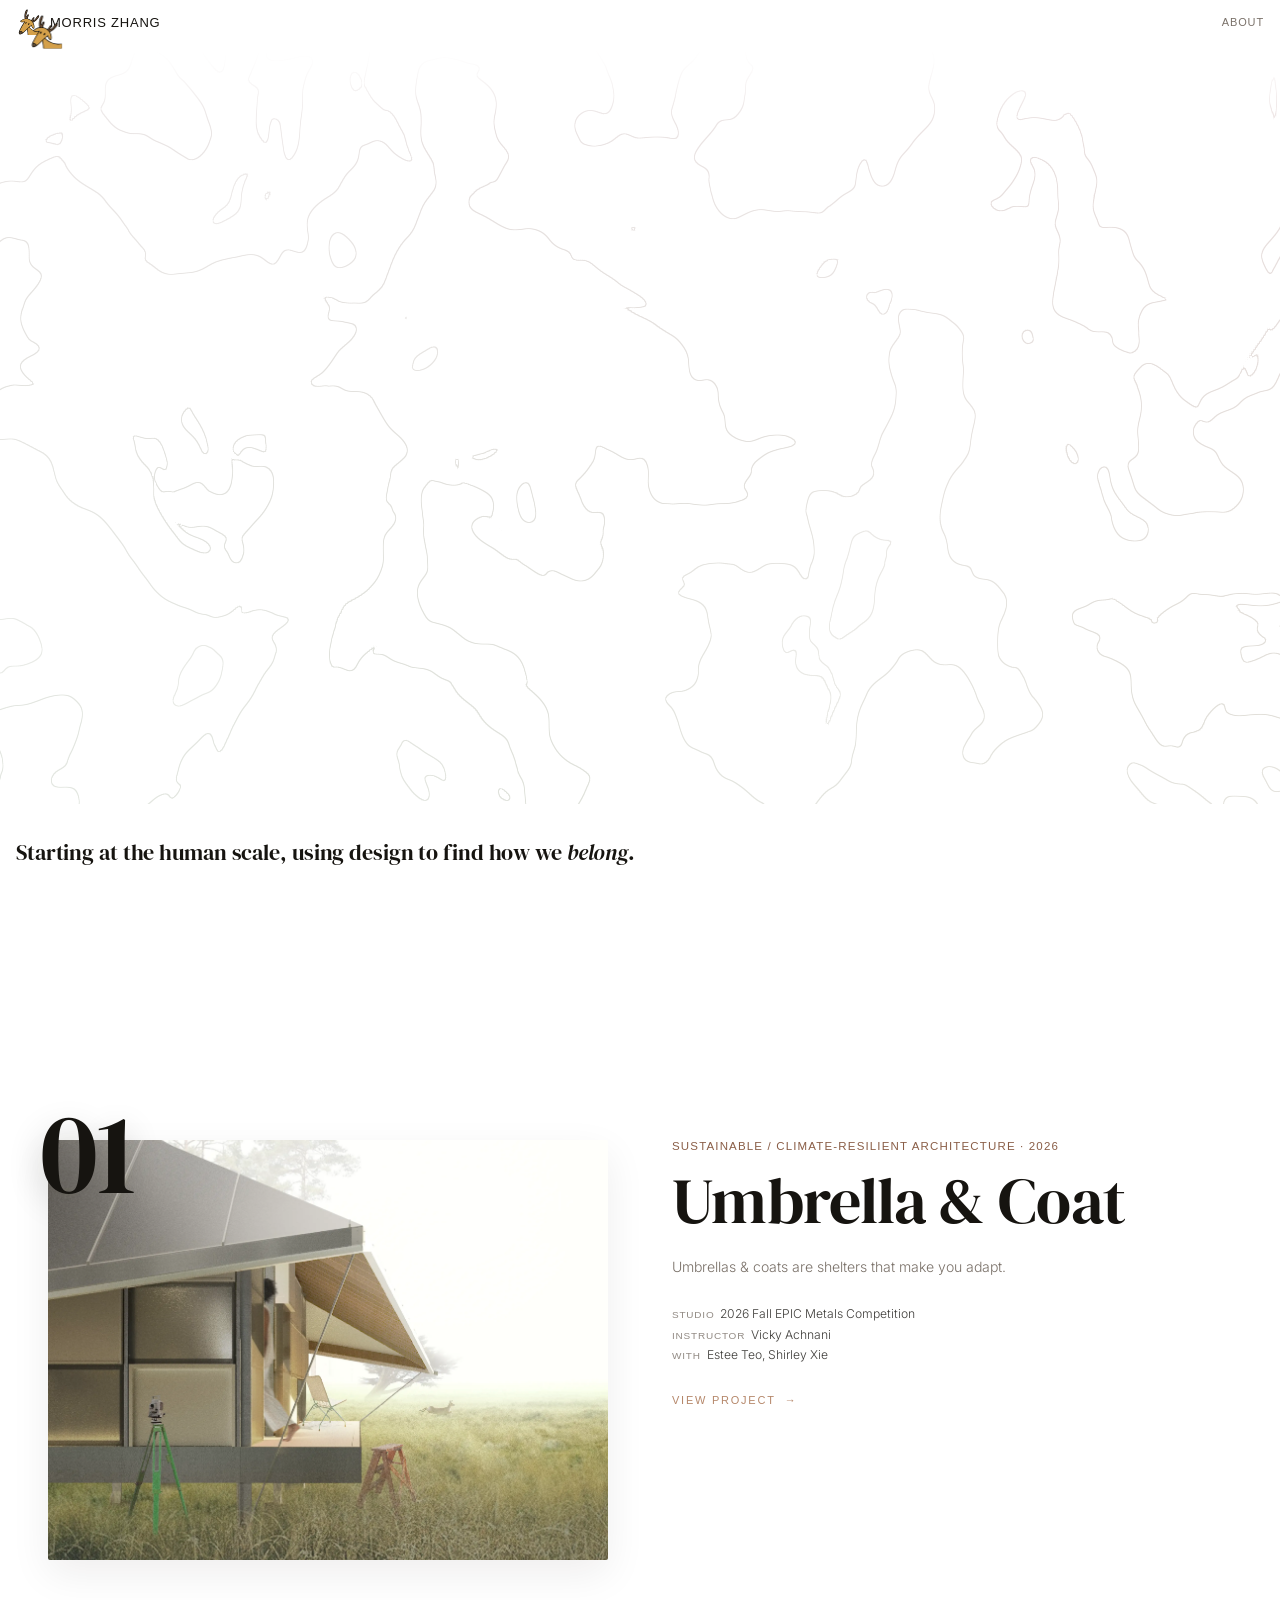
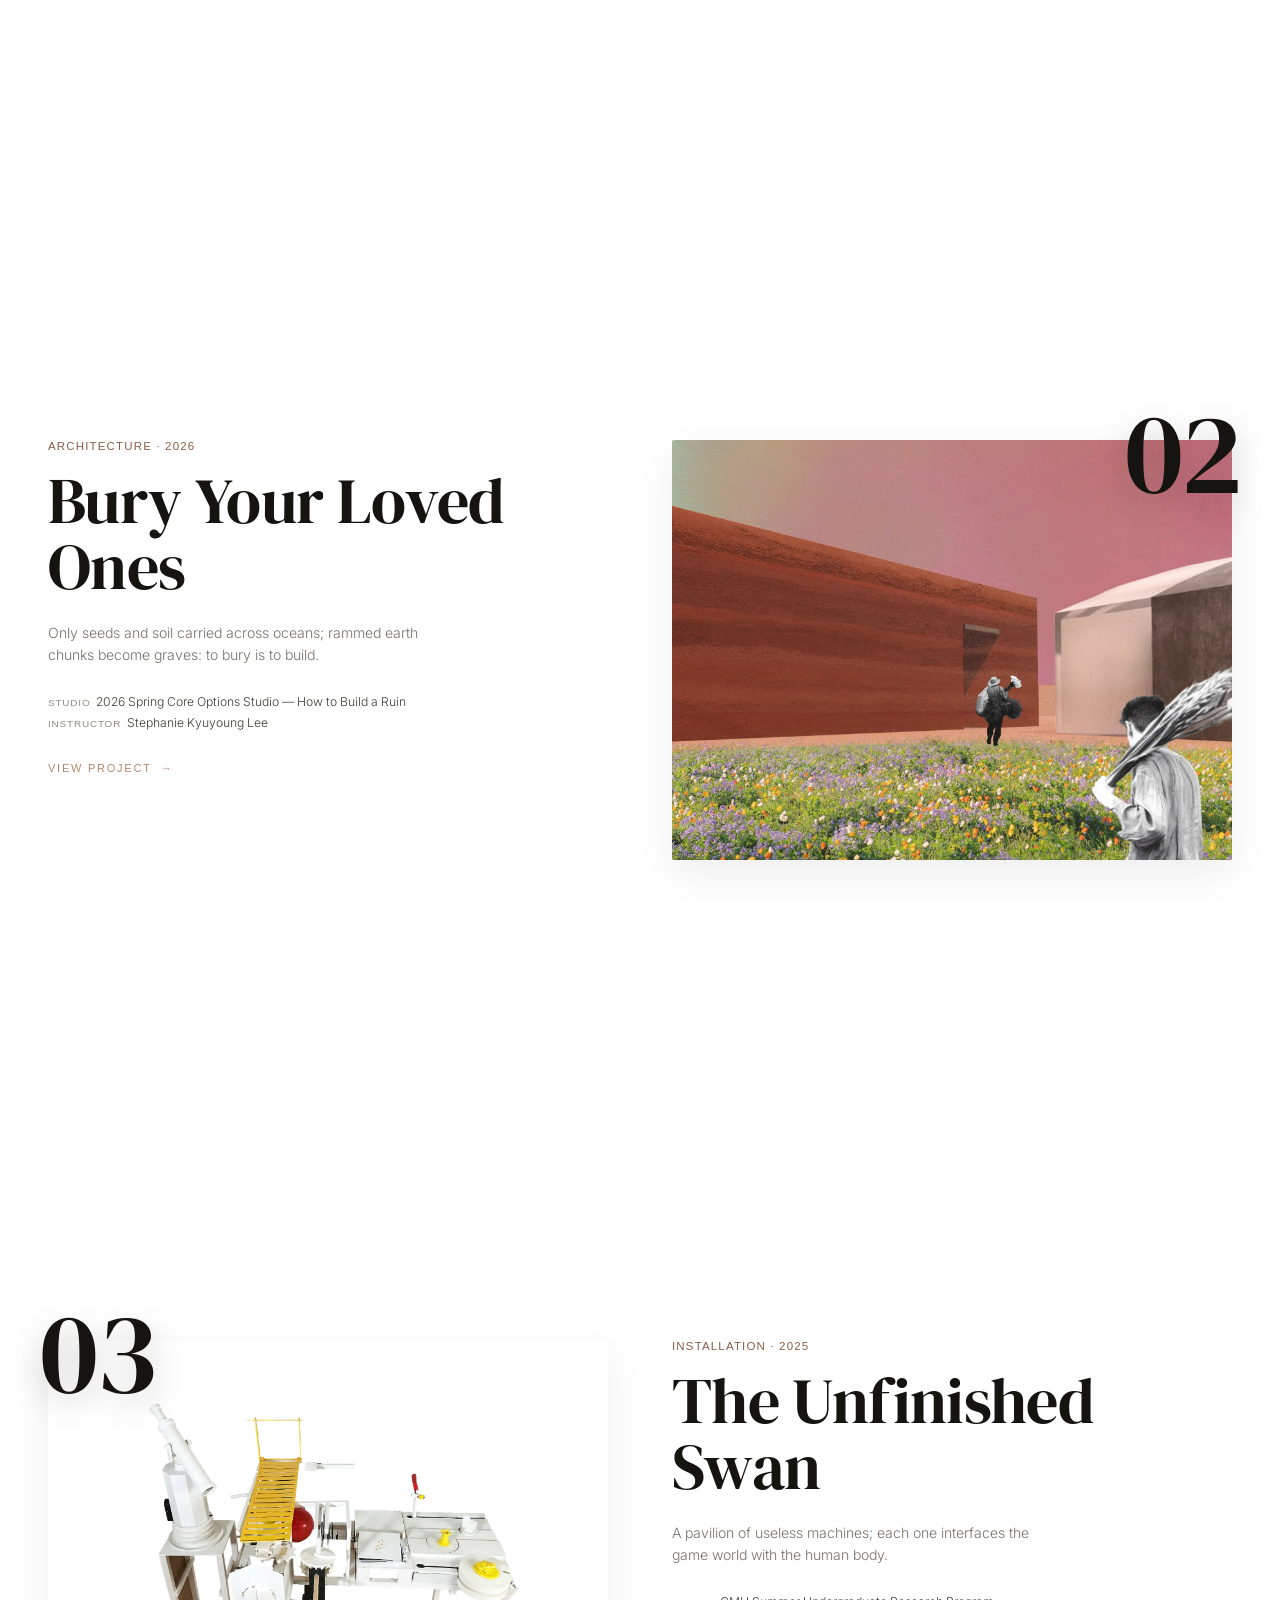
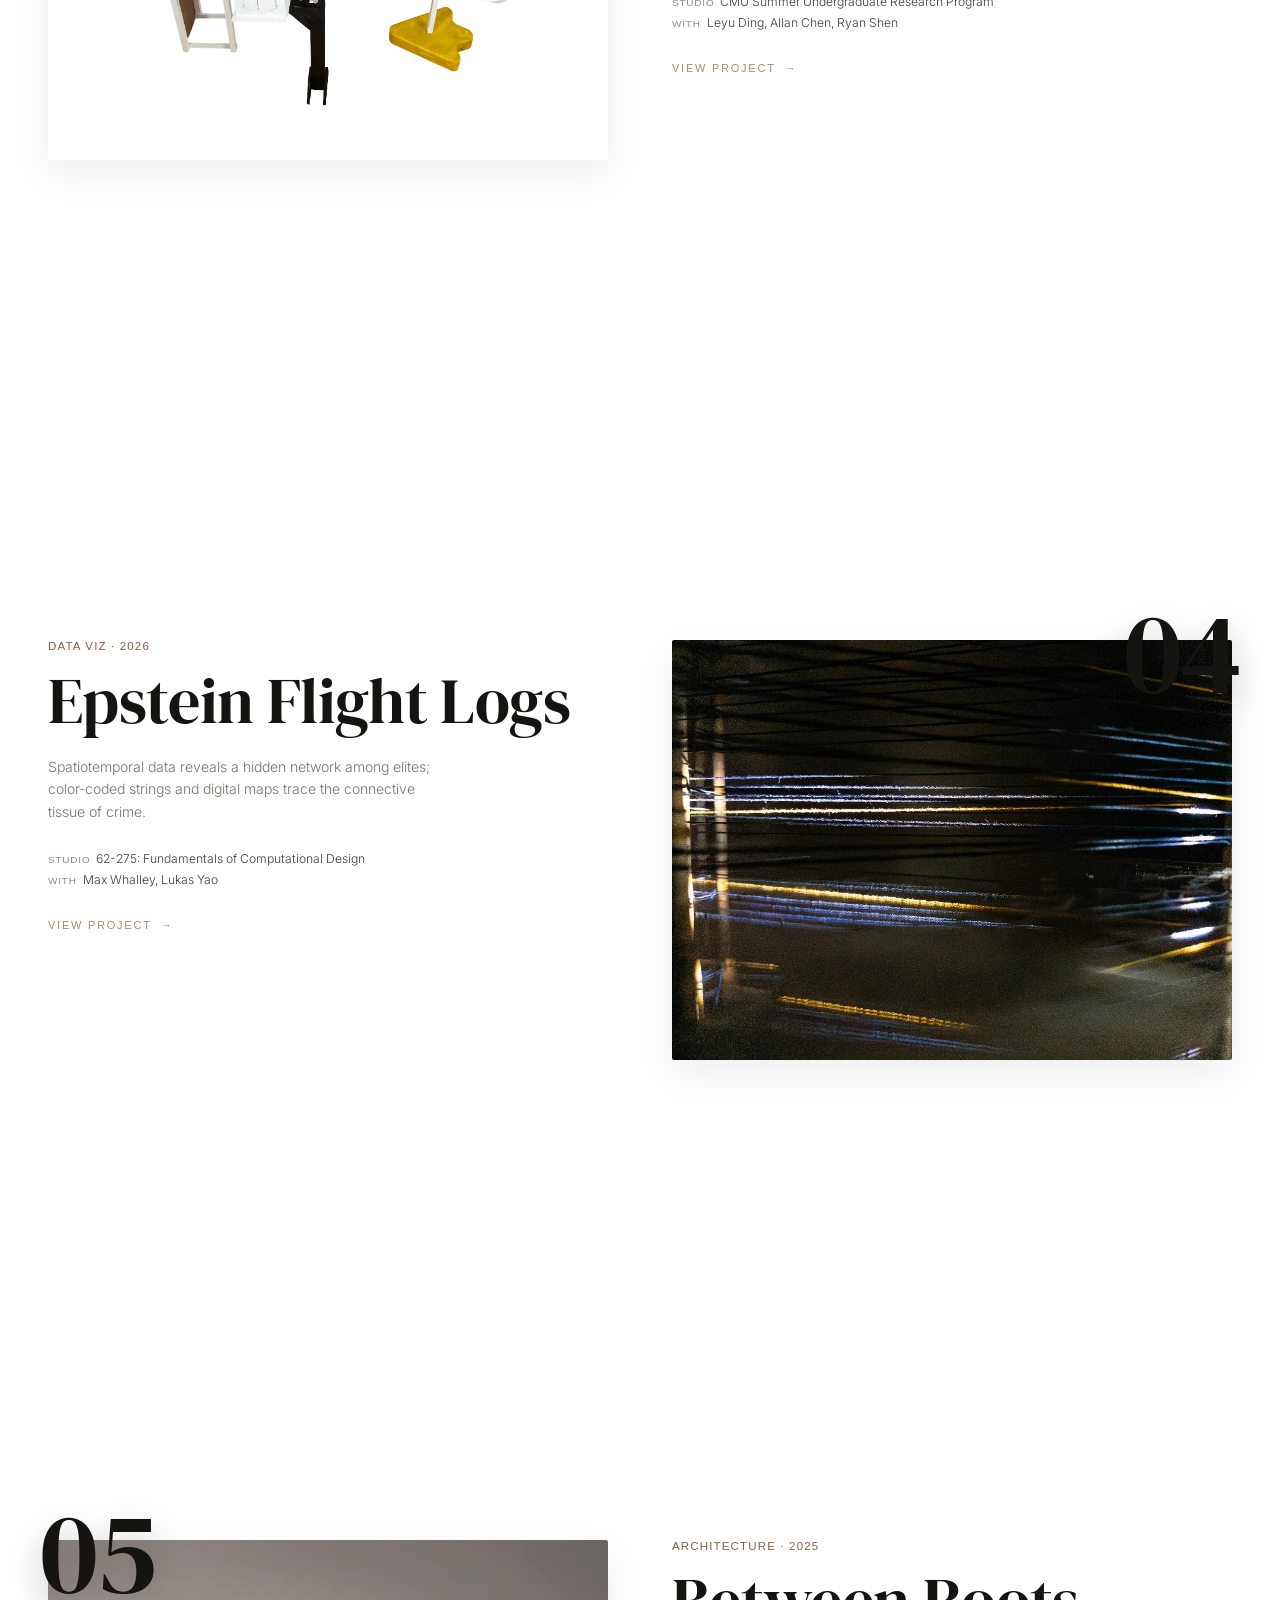
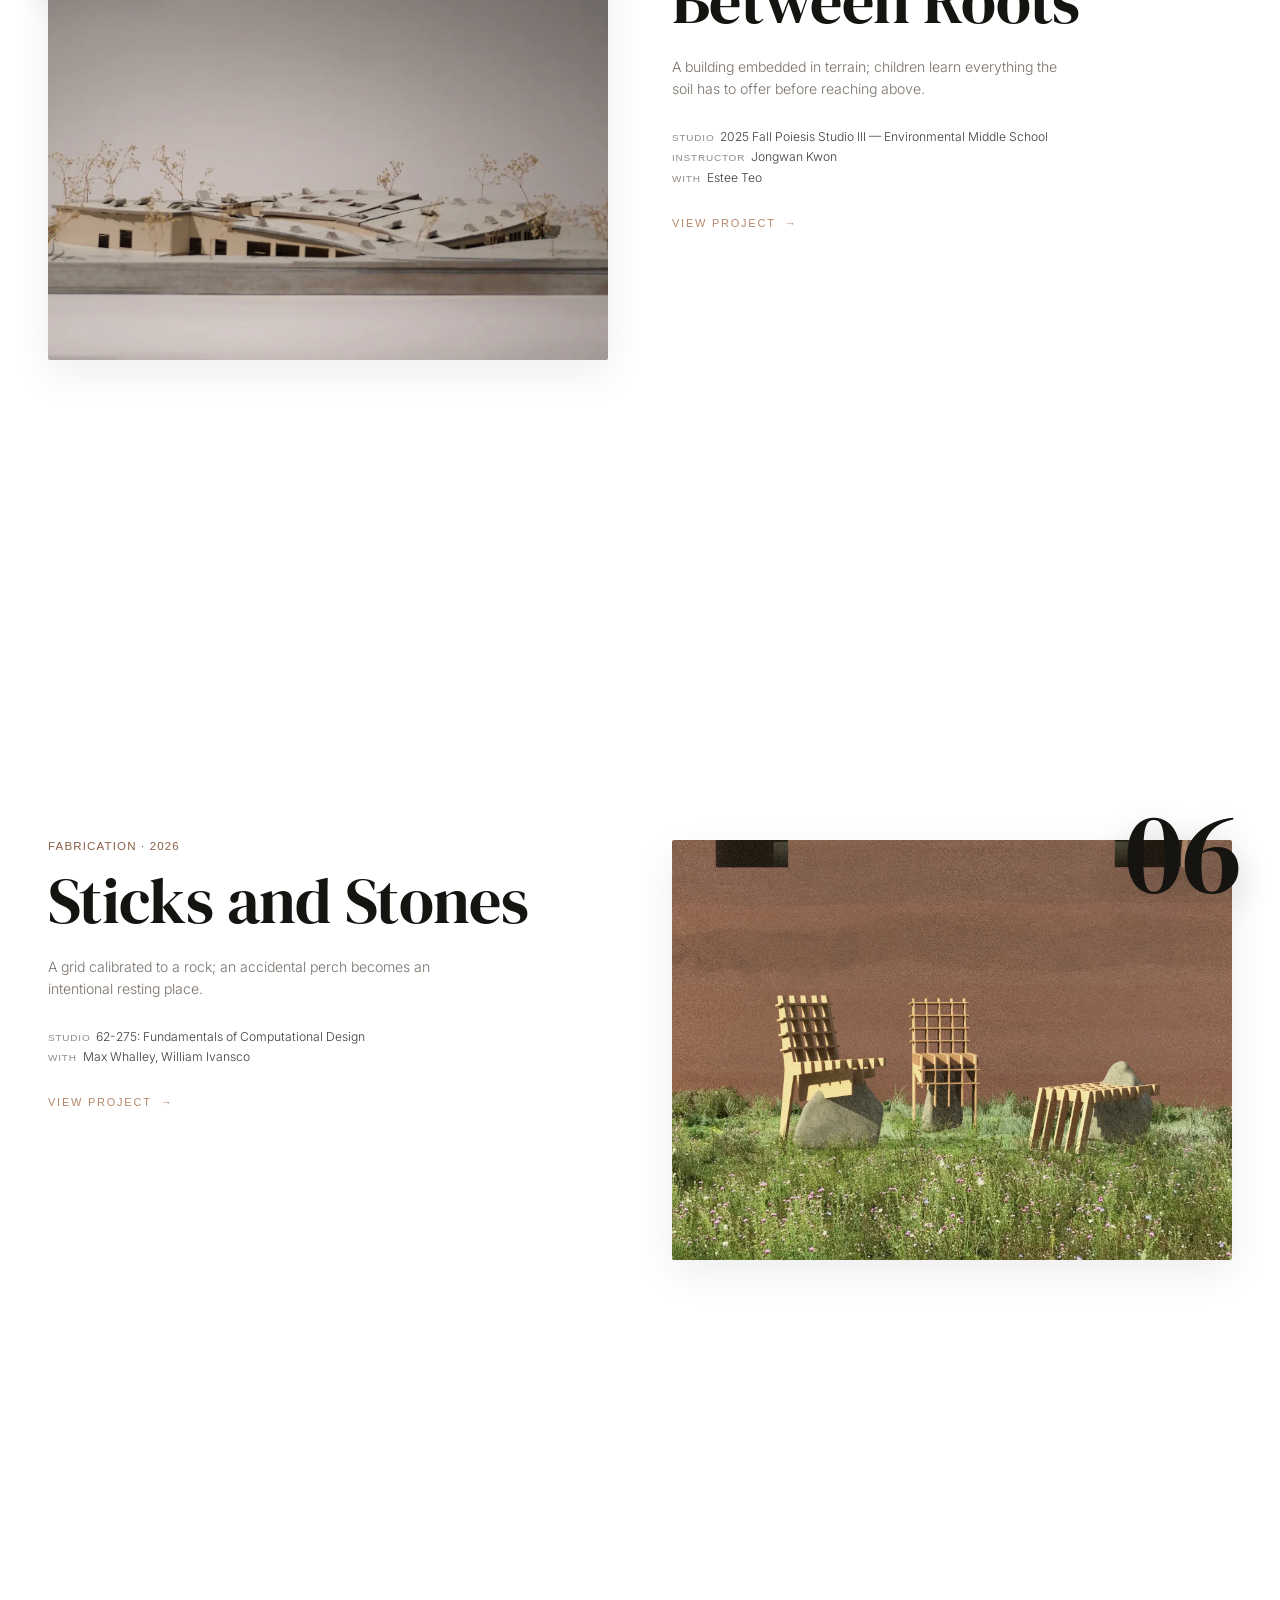
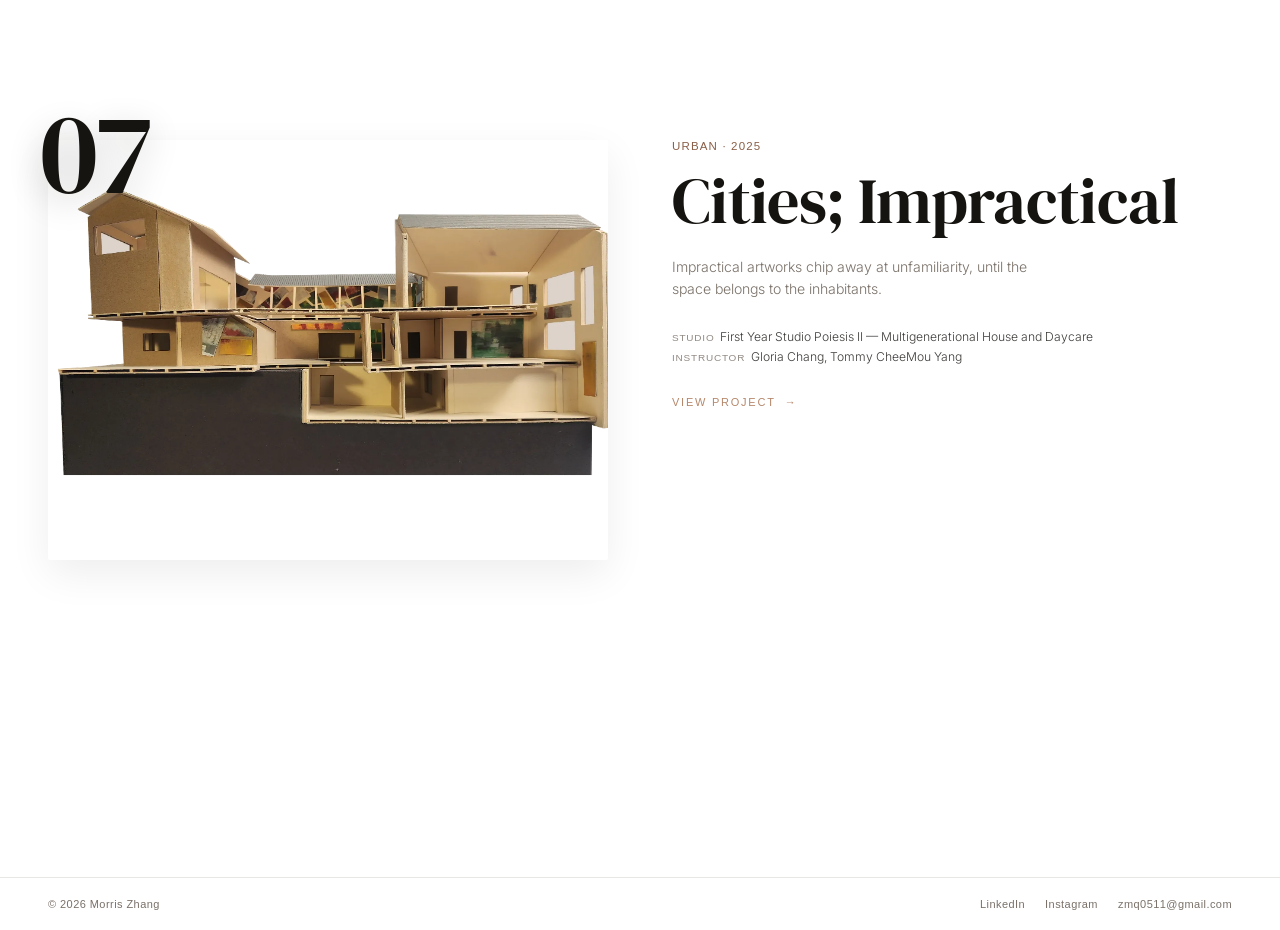
==== index.html @ 0a7cb529 "Add interactive Epstein flight map + project-page teaser - epstein-flights.html: map + timeline of c" ====
<!DOCTYPE html>
<html lang="en"><head>
<meta charset="UTF-8">
<meta name="viewport" content="width=device-width, initial-scale=1.0">
<title>Morris Zhang</title>
<link rel="icon" type="image/svg+xml" href="[data-uri]">
<link rel="preconnect" href="https://fonts.googleapis.com">
<link href="https://fonts.googleapis.com/css2?family=DM+Serif+Display:ital@0;1&amp;family=Inter:wght@300;400&amp;display=swap" rel="stylesheet">
<style>
:root {
  --bg: #FFFFFF;
  --bg2: #E6E0D5;
  --fg: #161410;
  --muted: #7A7169;
  --accent: #B5876A;
  --accent-dark: #8A5E47;
  --border: rgba(22,20,16,0.1);
  --serif: 'DM Serif Display', Georgia, serif;
  --sans: 'Helvetica Neue', Helvetica, Arial, sans-serif;
  --body: 'Inter', system-ui, sans-serif;
  --speed: 0.45s;
  --ease: cubic-bezier(0.4,0,0.2,1);
  --edge-pad: clamp(8px,1.5vw,16px);   /* shared L/R inset for nav + hero-identity so their edges line up exactly */
}
*,*::before,*::after { box-sizing:border-box; margin:0; padding:0; }
html { font-family:var(--body); background:var(--bg); color:var(--fg); transition:background-color .7s ease; }  /* native scroll (Lenis removed 2026-07-21); bg-color eased for the per-project home wash */
html { overflow-x:hidden; }  /* clip horizontal overflow on the ROOT so the document (not body) stays the scroller — ScrollTrigger assumes window/documentElement scrolling */
.page { display:none; }
.page.active { display:block; }

/* ── NAV ── clean editorial top bar, fixed, same on every page. */
nav {
  position:fixed; top:0; left:0; right:0; z-index:100;
  height:44px; padding:0 var(--edge-pad);
  display:flex; justify-content:space-between; align-items:center;
  background:var(--bg);
  transition:background-color .7s ease, opacity .5s var(--ease);
}
nav.nav-preload { opacity:0; }   /* start hidden for the staggered load-in (opacity only — transform is the ride-up's) */
.nav-name {
  font-family:var(--sans); font-size:13px; font-weight:300;
  letter-spacing:.06em; text-transform:uppercase;
  color:var(--fg); text-decoration:none;
}
.nav-links { display:flex; gap:28px; align-items:center; }
.nav-link {
  font-family:var(--sans); font-size:11px; font-weight:400;
  letter-spacing:.08em; text-transform:uppercase;
  color:var(--muted); text-decoration:none; transition:color .2s; cursor:pointer;
}
.nav-link:hover { color:var(--fg); }

/* ── CURSOR ── */
.cursor-dot {
  position:fixed; width:6px; height:6px;
  background:var(--accent); border-radius:50%;
  pointer-events:none; z-index:9999;
  left:-20px; top:-20px;
  transform:translate(-50%,-50%);
  transition:width .15s, height .15s;
}
.cursor-ring {
  position:fixed; width:36px; height:36px;
  border:1px solid var(--accent); border-radius:50%;
  pointer-events:none; z-index:9998;
  left:-20px; top:-20px;
  transform:translate(-50%,-50%);
  transition:width .3s, height .3s;
}
@media(hover:none) { .cursor-dot, .cursor-ring { display:none; } }
@media(hover:hover) { html, * { cursor: none !important; } }
/* Custom cursor stays hidden for the full duration of ANY dog-deer loading
   sequence — the boot loader (runDeerBoot) or the project→home nav return
   (runDeerReturn) — not just visually distracting during the animation but
   also because the veils involved block interaction anyway. body starts with
   this class already set in the static HTML (not added by JS after load) so
   the cursor is hidden from the very first paint, before any script runs —
   otherwise it would flash visible during the (previously reported) blank
   boot-veil moment. Removed once the relevant sequence's finish() fires. */
body.deer-loading .cursor-dot, body.deer-loading .cursor-ring { display:none; }

/* ── HERO ── editorial vertical stack: identity/bio zone, then the full-width
   world BAND (~70svh, bleeds edge-to-edge left↔right), then the page flows
   into the "Selected Work" header + cinematic index below. Nothing here is
   full-bleed top-to-bottom — the band is framed by whitespace, not a 100vh
   spectacle, but the rhythm is mrmrs-tight: small fixed gaps sized to the
   type scale, not viewport-fraction zones. World sits almost flush under
   the nav; the bio is a single tight line at the bottom, right before the
   page flows into "Selected Work". */
.hero {
  position:relative;
  height:100svh;   /* HARD cap — nav-clearance + band + bio MUST sum to exactly this, never more, so the bio can never be pushed below the fold */
  display:flex; flex-direction:column;
  padding-top:44px;   /* exactly the fixed nav's height — world sits flush under it, no extra gap */
}
.hero-identity {
  display:flex; align-items:center;
  height:96px; flex:0 0 96px;   /* fixed (not min-height) — at least 2x the 44px nav; .projects-section's own top padding is zeroed so nothing extends past it */
  padding:8px var(--edge-pad);
}
.hero-bio {
  font-family:var(--serif); font-size:clamp(16px,1.7vw,23px);
  font-weight:400; line-height:1.5; letter-spacing:-.005em; color:var(--fg);
  white-space:nowrap;   /* one line — the old 620px max-width was forcing an unnecessary wrap that pushed "belong" off-screen */
}
.hero-bio em { font-style:italic; color:var(--ddw-accent, var(--fg)); transition:color .8s ease; }
@media(max-width:640px) { .hero-bio { white-space:normal; } }   /* let it wrap on narrow phones rather than clip */

/* ── WORLD BAND ── full-width (edge-to-edge, no side margins), the dominant
   element of the hero — a framed horizontal row, not a full-bleed hero.
   Holds either the shader canvas (mobile/low-power/reduced-motion) or the
   interactive Dog-Deer World iframe (capable desktop, injected at runtime).
   Height is the REMAINDER after the fixed nav-clearance + bio bar are
   subtracted from exactly 100svh — calc(), not a vh guess, so it can never
   overflow the first screen no matter what the other two zones are sized to. */
.hero-band {
  position:relative; width:100%;
  height:calc(100svh - 44px - 96px); flex:1 1 auto;
  overflow:hidden;
}
#hero-canvas {
  position:absolute; inset:0; width:100%; height:100%;
}
#ddw-hero-frame {
  position:absolute; inset:0; width:100%; height:100%; border:0; z-index:1;
  background:var(--bg);   /* parchment under any sub-second pre-load blank; the world's own sky load-veil covers boot */
  /* No transform:translateZ / will-change:transform — mrmrs.cc's hero canvas
     uses neither. Forcing the iframe onto its own permanent compositing layer
     meant its WebGL texture had to be re-uploaded to the compositor on every
     rendered frame; letting the browser manage compositing adaptively (as
     mrmrs does) is cheaper for a continuously-animating surface. */
}
/* Touch tier only: if the world turns out too slow for the device, it fades
   out over the shader hero that replaces it (ddwFallback). */
#ddw-hero-frame.ddw-leaving { opacity:0; pointer-events:none; transition:opacity .9s ease; }
/* Over the world the cursor keeps its normal round dot+ring FORM and only
   RECOLORS to the season accent (--ddw-accent) — no size morph, no pixel
   treatment. Shape/size stay identical to the site cursor; colour changes. */
.cursor-ring.over-world {
  border-color:var(--ddw-accent, var(--accent));
}
.cursor-dot.over-world {
  background:var(--ddw-accent, var(--accent));
}

/* ── PROJECTS ── */
.projects-section {
  padding:0 clamp(20px,5vw,48px) clamp(48px,6vw,80px);
}
.projects-section-label {
  font-family:var(--sans); font-size:10px; font-weight:300;
  letter-spacing:.14em; text-transform:uppercase;
  color:var(--accent); margin-bottom:clamp(32px,4vw,48px);
  padding-bottom:16px; border-bottom:1px solid var(--border);
  display:flex; justify-content:space-between; align-items:center;
}
.projects-section-label span {
  font-family:var(--sans); font-size:10px; color:var(--muted); font-weight:400; letter-spacing:.04em; text-transform:none;
}
.project-stream { display:block; }

/* ── PROJECT INDEX — cinematic pinned scenes (GSAP/ScrollTrigger, native scroll) ── */
.project-scene {
  position:relative;
  min-height:100vh;
  display:grid;
  grid-template-columns:minmax(0,1fr) minmax(0,1fr);
  align-content:center;   /* size the row to its content and center it in the 100vh scene, so alignment is relative to the image height (not the viewport) */
  align-items:start;      /* top-align the text to the image's top edge */
  gap:clamp(28px,5vw,84px);
  padding:clamp(16px,3vh,40px) 0;
}
.project-scene + .project-scene { border-top:none; }
.project-scene.flip .scene-media-wrap { order:2; }
.project-scene.flip .scene-text       { order:1; }

.scene-media-wrap { position:relative; }
.scene-media {
  position:relative; overflow:hidden;
  aspect-ratio:4/3; border-radius:2px;
  cursor:pointer;
  box-shadow:0 14px 40px rgba(22,20,16,.07);
  will-change:clip-path, transform;
}
.scene-media-inner { position:absolute; inset:0; will-change:transform; }
/* overscan so the parallax drift never reveals an edge; clipped by .scene-media overflow */
.scene-media-parallax { position:absolute; inset:-3%; will-change:transform; }
.img-slide {
  position:absolute; inset:0;
  background-size:cover; background-position:center;
  opacity:0; transition:opacity .6s ease;
}
.img-slide.active { opacity:1; }
/* floating project number — a closer plane that parallaxes opposite the photo to sell the tilt depth */
.scene-num-float {
  position:absolute; z-index:3; pointer-events:none;
  top:clamp(-46px,-3vw,-24px); left:clamp(-12px,-0.6vw,2px);
  font-family:var(--serif); font-weight:400; line-height:.9;
  font-size:clamp(64px,9vw,150px); letter-spacing:-.02em;
  color:var(--fg); text-shadow:0 10px 34px rgba(22,20,16,.20);
  will-change:transform;
}
.project-scene.flip .scene-num-float { left:auto; right:clamp(-12px,-0.6vw,2px); }

.scene-text { display:flex; flex-direction:column; align-items:flex-start; }
.scene-discipline {
  font-family:var(--sans); font-size:clamp(10px,.9vw,12px);
  font-weight:300; letter-spacing:.1em; text-transform:uppercase;
  color:var(--accent-dark); margin-bottom:clamp(10px,1.4vw,16px);
}
.scene-title {
  font-family:var(--serif); font-weight:400;
  font-size:clamp(34px,5vw,72px); line-height:1.03;
  letter-spacing:-.01em; color:var(--fg);
  margin:0 0 clamp(14px,1.8vw,22px); cursor:pointer;
}
.scene-title .w  { display:inline-block; overflow:hidden; vertical-align:top; padding-bottom:0.18em; margin-bottom:-0.18em; }
.scene-title .wi { display:inline-block; }
.scene-desc {
  font-family:var(--body); font-weight:300;
  font-size:clamp(14px,1.1vw,17px); line-height:1.6;
  color:var(--muted); max-width:44ch;
  margin:0 0 clamp(16px,2vw,26px);
}
.scene-metaline {
  font-family:var(--body); font-weight:300;
  font-size:clamp(12px,.95vw,14px); line-height:1.7;
  color:var(--fg); opacity:.82;
}
.scene-metaline b {
  font-weight:300; color:var(--muted);
  font-family:var(--sans); font-size:.82em;
  letter-spacing:.08em; text-transform:uppercase; margin-right:6px;
}
.scene-cta {
  margin-top:clamp(18px,2.2vw,30px); cursor:pointer;
  font-family:var(--sans); font-size:11px; letter-spacing:.16em;
  text-transform:uppercase; color:var(--accent);
  display:inline-flex; align-items:center; gap:9px;
}
.scene-cta .arrow { transition:transform .4s var(--ease); }
.scene-cta:hover .arrow { transform:translateX(7px); }


/* ── PROJECT PAGE ── */
.project-hero {
  position:relative; height:100vh; min-height:520px;
  display:flex; align-items:flex-end;
  padding:0 clamp(20px,5vw,48px) clamp(48px,7vh,88px);
  padding-top:56px; overflow:hidden;
}
.project-hero-bg {
  position:absolute; inset:0;
  animation:heroDrift 22s ease-in-out infinite alternate;
  background-size:cover; background-position:center;
}
@keyframes heroDrift {
  0% { transform:scale(1) translateY(0); }
  100% { transform:scale(1.05) translateY(-16px); }
}
.project-hero-content { position:relative; z-index:2; }
/* large hero numeral — the "landing" anchor that mirrors the home scene number,
   so the click transition has a beginning (home scene) and an end (here). */
.project-hero-num {
  position:absolute; z-index:2; pointer-events:none;
  top:clamp(60px,11vh,128px); right:clamp(16px,4vw,56px);
  font-family:var(--serif); font-weight:400; line-height:.85; letter-spacing:-.02em;
  font-size:clamp(84px,16vw,250px); color:rgba(240,235,225,.9);
  text-shadow:0 12px 44px rgba(0,0,0,.34);
}
.project-eyebrow {
  font-family:var(--sans); font-size:10px; font-weight:300;
  letter-spacing:.16em; text-transform:uppercase;
  color:rgba(240,235,225,.55); margin-bottom:16px;
}
.project-title {
  font-family:var(--serif);
  font-size:clamp(44px,7.5vw,108px);
  font-weight:400; line-height:1.0; letter-spacing:-.015em;
  color:#F0EBE1;
}
.project-tagline {
  margin-top:22px; font-family:var(--serif); font-style:italic;
  font-size:clamp(15px,1.8vw,20px); color:rgba(240,235,225,.72);
  max-width:540px; line-height:1.55;
}
.project-body {
  padding:clamp(48px,6vw,88px) clamp(20px,5vw,48px);
  max-width:960px; margin:0 auto;
  display:flex; flex-direction:column; gap:clamp(40px,5vw,64px);
}
.project-meta {
  display:flex; flex-direction:column; gap:14px;
  padding-bottom:36px; border-bottom:1px solid var(--border);
}
.meta-item { display:flex; align-items:baseline; gap:18px; }
.meta-label {
  font-family:var(--sans); font-size:9px; font-weight:300;
  letter-spacing:.14em; text-transform:uppercase; color:var(--muted);
  flex:0 0 104px; width:104px;
}
.meta-value {
  font-family:var(--body); font-size:13px; color:var(--fg); line-height:1.55;
}
.project-text p {
  font-family:var(--body); font-size:clamp(15px,1.6vw,18px);
  font-weight:300; color:var(--fg); line-height:1.8;
}
.project-text ul {
  font-family:var(--body); font-size:clamp(14px,1.5vw,17px);
  font-weight:300; color:var(--fg); line-height:1.9;
  padding-left:1.2em; margin-top:.5em;
}
.project-text li { margin-bottom:.25em; }
.project-images { display:flex; flex-direction:column; gap:3px; }
.project-img-full { width:100%; border-radius:2px; overflow:hidden; }
.project-img-pair { display:grid; grid-template-columns:1fr 1fr; gap:3px; }
.project-img-pair > div { border-radius:2px; overflow:hidden; }
.project-img-full img, .project-img-pair > div img {
  width:100%; height:100%; object-fit:cover; display:block;
  transition:transform .6s var(--ease), filter .6s var(--ease);
}
.project-img-full:hover img, .project-img-pair > div:hover img {
  transform:scale(1.045); filter:brightness(1.03);
}
@media(hover:none) {
  .project-img-full:hover img, .project-img-pair > div:hover img { transform:none; filter:none; }
}
.project-img-natural .project-img-full,
.project-img-natural .project-img-pair > div { aspect-ratio:auto !important; }
.project-img-natural .project-img-full img,
.project-img-natural .project-img-pair > div img { height:auto; object-fit:initial; }
.project-img-natural .project-img-pair { align-items:start; }
.project-images + .project-images { margin-top:calc(-1 * clamp(40px,5vw,64px) + 3px); }
.project-images img { cursor:zoom-in; }
/* Epstein slot 6: poster links to the interactive map; a ?teaser=1 iframe loops over it near the viewport */
.fl-teaser { position:relative; border:1px solid var(--border); }
.fl-teaser-link { display:block; position:relative; color:var(--fg); text-decoration:none; }
.fl-teaser-link:focus-visible { outline:2px solid var(--accent-dark); outline-offset:3px; }
.fl-teaser img { cursor:pointer; }
.fl-teaser-frame { position:absolute; inset:0; width:100%; height:100%; border:0; pointer-events:none; background:#fff; opacity:0; transition:opacity .4s; }
.fl-teaser-frame.on { opacity:1; }   /* shown once loaded, so the poster never flashes white */
.fl-teaser-cta { position:absolute; right:12px; bottom:12px; z-index:1; font-family:var(--body); font-size:13px; background:var(--bg); border:1px solid var(--fg); padding:6px 12px; }
.fl-teaser-link:hover .fl-teaser-cta { background:var(--fg); color:var(--bg); }

/* ── PAGE TRANSITION VEIL ── */
/* clip-path wipe expands from the click point; opacity fade reveals the swapped page.
   GSAP-driven (no CSS transition) so the two phases don't fight each other. */
#page-veil {
  position:fixed; inset:0; z-index:450; background:var(--bg);
  opacity:0; pointer-events:none; will-change:clip-path, opacity;
}
/* ── BOOT LOADING SCREEN ── */
/* Same dog-deer "O'deer..." interlude as the project→home return transition
   (runDeerReturn), but played once on every fresh page load (first visit,
   any hard refresh) — see runDeerBoot(). Static in the HTML (not lazily
   created like #page-veil) and fully opaque with no default transition, so
   it's covering the page from the very first paint with zero chance of a
   flash of unstyled/unrevealed content before JS runs. */
#boot-veil {
  /* z-index 450, matching #page-veil exactly (it plays the same "veil" role,
     just static in the HTML) — CRITICALLY below #deer-return's 460, so the
     deer renders ON TOP of the veil for the whole grow/wobble/shrink
     sequence. (Was 8000, an oversight that hid the deer behind the veil for
     the entire animation except the last ~0.6s after resolve() dropped the
     veil's opacity — only the tail (shrink-back) was ever visible.) */
  position:fixed; inset:0; z-index:450; background:var(--bg);
}
/* clicked project's number flies up + fades over the wipe as the connective element */
.transition-num {
  position:fixed; z-index:460; pointer-events:none;
  font-family:var(--serif); font-weight:400; line-height:.9; letter-spacing:-.02em;
  font-size:clamp(64px,9vw,150px); color:var(--bg);
  text-shadow:0 10px 34px rgba(22,20,16,.25);
}

/* ── LIGHTBOX ── */
.gallery-lightbox {
  position:fixed; inset:0; z-index:500;
  background:rgba(22,20,16,0.93);
  display:flex; align-items:center; justify-content:center;
}
.gallery-lightbox[hidden] { display:none; }
.lb-img { max-width:90vw; max-height:90vh; object-fit:contain; display:block; }
.lb-close {
  position:absolute; top:20px; right:24px;
  background:none; border:none; font-size:22px; line-height:1;
  color:rgba(240,235,225,.55); cursor:pointer; transition:color .2s; padding:4px;
}
.lb-prev, .lb-next {
  position:absolute; top:50%; transform:translateY(-50%);
  background:none; border:none; font-size:28px; line-height:1;
  color:rgba(240,235,225,.55); cursor:pointer; transition:color .2s; padding:16px;
}
.lb-close:hover,.lb-prev:hover,.lb-next:hover { color:rgba(240,235,225,1); }
.lb-prev { left:12px; }
.lb-next { right:12px; }

.project-nav {
  display:flex; justify-content:space-between; align-items:center;
  padding:clamp(24px,4vw,48px) clamp(20px,5vw,48px);
  border-top:1px solid var(--border);
}
.proj-nav-btn {
  font-family:var(--sans); font-size:12px; font-weight:300;
  letter-spacing:.06em; text-transform:uppercase;
  color:var(--muted); background:none;
  border:none; cursor:pointer; padding:8px 0; transition:color .2s;
}
.proj-nav-btn:hover { color:var(--fg); }

/* ── ABOUT ── */
.about-hero {
  padding:calc(56px + clamp(48px,7vh,88px)) clamp(20px,5vw,48px) clamp(48px,6vw,80px);
  display:grid; grid-template-columns:minmax(0,1fr) minmax(0,1.5fr);
  gap:clamp(32px,5vw,80px); align-items:start;
  max-width:1200px; margin:0 auto;
}
.about-headshot {
  aspect-ratio:3/4; border-radius:2px; overflow:hidden;
  position:sticky; top:72px;
}
.about-intro { padding-top:8px; }
.about-eyebrow {
  font-family:var(--sans); font-size:10px; font-weight:300;
  letter-spacing:.16em; text-transform:uppercase; color:var(--muted); margin-bottom:20px;
}
.about-thesis {
  font-family:var(--serif);
  font-size:clamp(24px,3vw,42px);
  font-weight:400; line-height:1.25; letter-spacing:-.01em;
  color:var(--fg); margin-bottom:28px;
}
.about-bio {
  font-family:var(--body); font-size:clamp(14px,1.4vw,16px);
  font-weight:300; color:var(--muted); line-height:1.8; max-width:520px;
  margin-bottom:32px;
}
.about-cv-btn {
  display:inline-block;
  font-family:var(--sans); font-size:11px; font-weight:300;
  letter-spacing:.1em; text-transform:uppercase;
  color:var(--fg); text-decoration:none;
  border:1px solid var(--border); padding:12px 22px;
  border-radius:2px; transition:background .2s, color .2s, border-color .2s;
}
.about-cv-btn:hover { background:var(--fg); color:var(--bg); border-color:var(--fg); }
.about-details {
  padding:0 clamp(20px,5vw,48px) clamp(48px,6vw,80px);
  max-width:1200px; margin:0 auto; border-top:1px solid var(--border);
}
.about-meta-grid {
  display:grid; grid-template-columns:repeat(auto-fit,minmax(200px,1fr));
}
.detail-item {
  padding:24px 24px 24px 0; border-bottom:1px solid var(--border);
}

/* ── FOOTER ── */
.site-footer {
  border-top:1px solid var(--border);
  padding:20px clamp(20px,5vw,48px);
  display:flex; justify-content:space-between; align-items:center;
  flex-wrap:wrap; gap:12px;
}
.footer-copy { font-family:var(--sans); font-size:11px; color:var(--muted); letter-spacing:.04em; }
.footer-links { display:flex; gap:20px; }
.footer-link {
  font-family:var(--sans); font-size:11px; color:var(--muted);
  text-decoration:none; letter-spacing:.04em; transition:color .2s;
}
.footer-link:hover { color:var(--fg); }

/* ── REVEAL ── */
.reveal { opacity:0; transform:translateY(22px); transition:opacity .7s var(--ease), transform .7s var(--ease); }
.reveal.in { opacity:1; transform:translateY(0); }

/* ── RESPONSIVE ── */
/* below this width the 4/3 image gets shorter than the text block, so stack
   single-column (image over text) instead of overflowing the image edges */
@media(max-width:1024px) {
  .project-scene {
    grid-template-columns:1fr; min-height:auto;
    gap:clamp(16px,4vw,22px); padding:clamp(40px,8vh,68px) 0;
  }
  .project-scene.flip .scene-media-wrap { order:1; }
  .project-scene.flip .scene-text       { order:2; }
  .scene-title { font-size:clamp(30px,6vw,52px); }
  .scene-desc { max-width:none; }
}
@media(max-width:640px) {
  .project-img-pair { grid-template-columns:1fr; }
  .site-footer { flex-direction:column; align-items:flex-start; }
  .project-nav { flex-direction:column; gap:16px; align-items:flex-start; }
}
@media(max-width:700px) {
  .about-hero { grid-template-columns:1fr; }
  .about-headshot { position:static; aspect-ratio:1/1; max-width:280px; }
}
@media(prefers-reduced-motion:reduce) {
  .project-scene, .scene-media, .scene-media-inner, .scene-title,
  .reveal, .project-hero-bg {
    transition:none !important; animation:none !important;
  }
  .reveal { opacity:1; transform:none; }
  .scene-media { clip-path:none !important; }
  .project-scene { min-height:auto; }
}


/* ── CMS (access via ?cms=1) ── */
#cms-panel {
  position:fixed; top:0; right:0; bottom:0; width:380px; z-index:8999;
  background:#1C1A17; color:#D8D1C6;
  border-left:1px solid rgba(255,255,255,.07);
  display:flex; flex-direction:column;
  transform:translateX(110%);
  transition:transform .4s cubic-bezier(.4,0,.2,1);
  overflow:hidden; font-family:var(--sans);
  box-shadow:-16px 0 48px rgba(0,0,0,.4);
}
#cms-panel.open { transform:translateX(0); }
.cms-header {
  display:flex; align-items:center; justify-content:space-between;
  padding:14px 16px; border-bottom:1px solid rgba(255,255,255,.07);
  flex-shrink:0;
}
.cms-title { font-size:10px; letter-spacing:.14em; text-transform:uppercase; color:#B5876A; font-weight:300; }
.cms-header-actions { display:flex; gap:8px; align-items:center; }
.cms-dl-btn {
  background:#B5876A; color:#fff; border:none; border-radius:2px;
  padding:6px 12px; font-size:10px; letter-spacing:.08em; text-transform:uppercase;
  cursor:pointer; font-family:var(--sans); transition:background .2s; white-space:nowrap;
}
.cms-dl-btn:hover { background:#8A5E47; }
.cms-dl-btn.dirty { background:#2E7D52; }
.cms-close-btn {
  background:none; border:1px solid rgba(255,255,255,.15); color:#D8D1C6;
  width:28px; height:28px; border-radius:2px; cursor:pointer;
  font-size:18px; line-height:1; display:flex; align-items:center; justify-content:center;
  transition:background .2s; flex-shrink:0;
}
.cms-close-btn:hover { background:rgba(255,255,255,.08); }
.cms-body { overflow-y:auto; flex:1; padding:16px; }
.cms-section {
  margin-bottom:24px; padding-bottom:24px;
  border-bottom:1px solid rgba(255,255,255,.06);
}
.cms-section:last-child { border-bottom:none; margin-bottom:0; }
.cms-section-title { font-size:11px; font-weight:300; color:#F0EBE1; margin-bottom:2px; }
.cms-section-sub { font-size:10px; color:#7A7169; margin-bottom:12px; }
.cms-group-label {
  font-size:9px; letter-spacing:.12em; text-transform:uppercase;
  color:#7A7169; margin-bottom:8px; margin-top:14px;
}
.cms-img-row { display:grid; grid-template-columns:repeat(3,1fr); gap:6px; }
.cms-img-row-2 { display:grid; grid-template-columns:repeat(2,1fr); gap:6px; }
.cms-slot { display:flex; flex-direction:column; gap:4px; }
.cms-thumb {
  width:100%; aspect-ratio:4/3; background:rgba(255,255,255,.05);
  border-radius:2px; overflow:hidden; border:1px solid rgba(255,255,255,.07);
  position:relative; transition:border-color .2s; cursor:pointer;
}
.cms-thumb:hover { border-color:rgba(181,135,106,.5); }
.cms-thumb.updated { border-color:#2E7D52; }
.cms-thumb img { width:100%; height:100%; object-fit:cover; display:block; }
.cms-thumb-overlay {
  position:absolute; inset:0; background:rgba(0,0,0,.5);
  display:flex; align-items:center; justify-content:center;
  opacity:0; transition:opacity .2s; pointer-events:none;
}
.cms-thumb:hover .cms-thumb-overlay { opacity:1; }
.cms-thumb-overlay span { font-size:9px; letter-spacing:.1em; text-transform:uppercase; color:#fff; }
.cms-slot-label { font-size:9px; color:#7A7169; text-align:center; letter-spacing:.03em; }
.cms-file { display:none; }
.cms-rotate-btn {
  position:absolute; bottom:4px; left:4px; z-index:2;
  background:rgba(0,0,0,.55); color:#fff; border:none; border-radius:2px;
  width:22px; height:22px; font-size:13px; line-height:1; cursor:pointer;
  display:flex; align-items:center; justify-content:center; padding:0;
  transition:background .15s;
}
.cms-rotate-btn:hover { background:rgba(181,135,106,.8); }
.cms-slot-actions { display:flex; gap:4px; justify-content:center; margin-top:2px; }
.cms-move-btn {
  background:rgba(255,255,255,.07); color:#D8D1C6; border:none;
  border-radius:2px; padding:2px 8px; font-size:11px; cursor:pointer;
  font-family:var(--sans); transition:background .15s; flex:1;
}
.cms-move-btn:hover { background:rgba(255,255,255,.15); }
.cms-add-btn {
  width:100%; margin-top:10px; padding:9px;
  background:rgba(255,255,255,.04); border:1px dashed rgba(255,255,255,.12);
  border-radius:2px; color:#7A7169; font-size:10px; letter-spacing:.09em;
  text-transform:uppercase; cursor:pointer; font-family:var(--sans);
  transition:background .2s, border-color .2s;
}
.cms-add-btn:hover { background:rgba(255,255,255,.09); border-color:rgba(181,135,106,.4); }
#cms-trigger {
  position:fixed; bottom:20px; right:20px; z-index:8998;
  background:rgba(22,20,16,.9); backdrop-filter:blur(8px);
  color:#B5876A; border:1px solid rgba(181,135,106,.35); border-radius:2px;
  padding:8px 16px; font-size:10px; letter-spacing:.1em; text-transform:uppercase;
  cursor:pointer; font-family:var(--sans); transition:background .2s, border-color .2s;
}
#cms-trigger:hover { background:rgba(22,20,16,1); border-color:#B5876A; }
.cms-rot-row { display:flex; align-items:center; justify-content:space-between; }
.cms-rot-btn {
  background:rgba(255,255,255,.07); border:none; color:#D8D1C6;
  width:22px; height:22px; border-radius:2px; cursor:pointer;
  font-size:14px; display:flex; align-items:center; justify-content:center;
  transition:background .15s; flex-shrink:0;
}
.cms-rot-btn:hover { background:rgba(255,255,255,.18); }
.cms-thumb.drag-over { border-color:#B5876A; background:rgba(181,135,106,.08); }
.cms-toast {
  position:sticky; bottom:0; padding:8px 12px;
  font-size:10px; letter-spacing:.05em; border-radius:2px;
  margin-top:8px; opacity:0; transition:opacity .25s; pointer-events:none;
}
.cms-toast.show { opacity:1; }
.cms-toast.ok { background:#2E7D52; color:#fff; }
.cms-toast.err { background:#7D2E2E; color:#fff; }
.cms-del-btn {
  width:100%; background:rgba(125,46,46,.4); border:none; color:#D8D1C6;
  padding:3px 0; border-radius:2px; cursor:pointer;
  font-size:9px; letter-spacing:.07em; margin-top:4px; text-transform:uppercase;
  transition:background .15s;
}
.cms-del-btn:hover { background:rgba(125,46,46,.85); color:#fff; }
#cms-text-toggle {
  background:transparent; border:1px solid rgba(255,255,255,.18); color:#D8D1C6;
  padding:3px 10px; border-radius:2px; cursor:pointer; font-size:10px; letter-spacing:.05em;
  transition:all .15s;
}
#cms-text-toggle.active { background:#B5876A; border-color:#B5876A; color:#fff; }
.cms-text-mode [contenteditable] { border-bottom:1px dashed rgba(181,135,106,.45); cursor:text; }
.cms-text-mode [contenteditable]:hover { background:rgba(181,135,106,.07); }
.cms-text-mode [contenteditable]:focus { outline:none; border-bottom-color:#B5876A; background:rgba(181,135,106,.1); }
.cms-field-row { display:flex; align-items:baseline; gap:8px; margin-bottom:6px; }
.cms-field-label { font-size:9px; letter-spacing:.07em; text-transform:uppercase; color:#7A7169; flex:0 0 80px; }
.cms-field-input {
  flex:1; background:rgba(255,255,255,.05); border:none;
  border-bottom:1px solid rgba(255,255,255,.12); color:#D8D1C6;
  font-size:11px; padding:3px 4px; outline:none; font-family:inherit; min-width:0; width:100%;
}
.cms-field-input:focus { border-bottom-color:#B5876A; background:rgba(181,135,106,.07); }
textarea.cms-field-input { resize:vertical; min-height:44px; line-height:1.45; }
.cms-font-row { display:flex; align-items:center; gap:6px; margin-bottom:16px; flex-wrap:wrap; }
.cms-font-status { font-size:9px; color:#7A7169; flex:1 1 100%; margin-top:2px; line-height:1.4; }
/* dog-deer nav logomark + easter egg */
.nav-name { display:inline-flex; align-items:center; gap:8px; user-select:none; }
.nav-deer { height:26px; width:auto; display:block; flex:none; }
#deer-amble { position:fixed; bottom:22px; left:0; z-index:400; pointer-events:none; will-change:transform; animation:deer-walk-x 7s linear forwards; }
#deer-amble svg { height:120px; width:auto; display:block; transform-origin:50% 100%; animation:deer-bob .5s ease-in-out infinite; }
@keyframes deer-walk-x { from { transform:translateX(100vw); } to { transform:translateX(-180px); } }
@keyframes deer-bob { 0%,100% { transform:translateY(0) rotate(-1.5deg); } 50% { transform:translateY(-9px) rotate(1.5deg); } }
@media(max-width:600px){ .nav-deer{height:22px;} #deer-amble svg{height:88px;} }

/* return-to-home dog-deer interlude — the nav icon "pops" to full size here and paces
   with the "O'deer..." text. GSAP owns the transform (centering via xPercent/yPercent). */
#deer-return {
  position:fixed; left:50%; top:44%; z-index:460; pointer-events:none;
  will-change:transform, opacity;
}
/* svg is the only in-flow child, so #deer-return's box == the deer's box — the FLIP
   scale then maps the deer exactly onto the nav icon on the return trip. */
#deer-return .deer-return-svg { height:clamp(160px,35vh,320px); width:auto; display:block; }
#deer-return .deer-return-text {
  position:absolute; top:100%; left:50%; transform:translateX(-50%);
  margin-top:clamp(10px,2.5vh,26px);
  font-family:var(--sans); font-size:clamp(12px,1.5vw,15px); font-weight:300;
  letter-spacing:.2em; text-transform:uppercase; color:var(--accent-dark); white-space:nowrap;
}
@media(max-width:600px){ #deer-return .deer-return-svg{ height:clamp(128px,28vh,250px); } }
/* hide native scrollbar — scrolling still works (wheel/trackpad/keys) */
html { scrollbar-width: none; -ms-overflow-style: none; }
html::-webkit-scrollbar, body::-webkit-scrollbar { width:0; height:0; display:none; }
</style>
</head>
<body class="deer-loading">

<div id="boot-veil"></div>

<div class="cursor-dot" id="cDot" style="height: 3px; width: 3px; left: 1580px; top: 21px;"></div>
<div class="cursor-ring" id="cRing" style="left: 1579.97px; top: 21.0815px; height: 50px; width: 50px;"></div>

<nav>
  <a class="nav-name" data-page="home" id="nav-home" aria-label="Morris Zhang, home"><span class="nav-name-txt">Morris Zhang</span></a>
  <div class="nav-links">
    <a class="nav-link" data-page="about">About</a>
  </div>
</nav>

<!-- ═══════════════════════════════════ HOME ═══════════════════════════════════ -->
<div id="home" class="page active">

  <section class="hero">
    <div class="hero-band">
      <canvas id="hero-canvas" width="1691" height="898"></canvas>
    </div>
    <div class="hero-identity">
      <p class="hero-bio">Starting at the human scale, using design to find how we <em>belong</em>.</p>
    </div>
  </section>

  <section class="projects-section">
    <div class="project-stream" id="project-stream"></div>
  </section>

  <footer class="site-footer">
    <span class="footer-copy">© 2026 Morris Zhang</span>
    <div class="footer-links">
      <a href="https://www.linkedin.com/in/morris-mingqian-zhang-94a314273/" class="footer-link" target="_blank">LinkedIn</a>
      <a href="https://www.instagram.com/mzmadethese/?hl=en" class="footer-link" target="_blank">Instagram</a>
      <a href="mailto:zmq0511@gmail.com" class="footer-link">zmq0511@gmail.com</a>
    </div>
  </footer>

</div>

<!-- ═══════════════════════════════════ PROJECT: UMBRELLA & COAT ═══════════════════════════════════ -->
<div id="project-umbrella" class="page">
  <section class="project-hero">
    <div class="project-hero-bg" data-pid="umbrella" data-overlay="linear-gradient(to top,rgba(58,62,54,0.72) 0%,rgba(58,62,54,0.2) 55%)" style="background-image:linear-gradient(to top,rgba(58,62,54,0.72) 0%,rgba(58,62,54,0.2) 55%),url('portfolioInformationForClaude/web-images/Umbrella%20and%20Coat/exteriorRender.webp')"></div>
    <div class="project-hero-content">
      <p class="project-eyebrow reveal">Sustainable / Climate-Resilient Architecture · 2026</p>
      <h1 class="project-title reveal" style="transition-delay:.08s">Umbrella &amp;<br>Coat</h1>
      <p class="project-tagline reveal" style="transition-delay:.16s">Umbrellas &amp; coats are shelters that make you adapt.</p>
    </div>
  </section>
  <section class="project-body">
    <div class="project-meta reveal">
      <div class="meta-item">
        <div class="meta-label">Competition</div>
        <div class="meta-value">EPIC Metals Competition<br>Fall 2026</div>
      </div>
      <div class="meta-item">
        <div class="meta-label">Instructor</div>
        <div class="meta-value">Vicky Achnani</div>
      </div>
      <div class="meta-item">
        <div class="meta-label">Coordinator</div>
        <div class="meta-value">Laura Garofalo</div>
      </div>
      <div class="meta-item">
        <div class="meta-label">Collaborators</div>
        <div class="meta-value">Estee Teo, Shirley Xie</div>
      </div>
      <div class="meta-item">
        <div class="meta-label">Year</div>
        <div class="meta-value">2026</div>
      </div>
      <div class="meta-item">
        <div class="meta-label">Discipline</div>
        <div class="meta-value">Sustainable / Climate-Resilient Architecture</div>
      </div>
    </div>
    <div class="project-text reveal">
      <p>Having an umbrella over your head makes you smaller. The umbrella is comfort, but it makes you adapt, you tuck your shoulder under, squeeze your steps, and look down.</p>
      <p>The roof is our umbrella, we adjust our posture to understand how to exist under. The weather shapes our roof, it tilts &amp; extends to shelter from the elements. The roof bows towards the center, inviting the rain to be a part of living.</p>
      <p>Put your coat on for comfort. You use your senses to understand what to wear: you see overcast and hear thundering, so you put on your raincoat and know that you’ll be dry. Coats are walls. They wrap your body in distinct fabrics, sewn together to protect against different weather.<br>Similarly, our walls exist as panels, windows, vents, and insulations, assembled together to coherently react to the environment.</p>
      <p>Umbrellas &amp; coats are shelters that make you adapt. In order to not get soaked, we move ourselves in unfamiliar ways, dancing with the things that protect us.</p>
    </div>
    <!-- Presentation spreads, in the board file's artboard order (EPIC METAL COMP BOARD.ai).
         Spread 1 = the Porch render + the text above, so it shows as the render alone. -->
    <div class="project-images project-img-natural reveal">
      <div class="project-img-full">
        <img width="2400" height="1983" src="portfolioInformationForClaude/web-images/Umbrella%20and%20Coat/exteriorRender.webp" alt="The Porch: raised cabin under a folded steel roof in a meadow" loading="lazy" data-pid="umbrella" data-slot="0">
      </div>
      <div class="project-img-full">
        <img width="2400" height="1600" src="portfolioInformationForClaude/web-images/Umbrella%20and%20Coat/spread2-explodedAxon.webp" alt="Exploded axonometric of roof, frame, and wall panels, beside the wall panel system: polycarbonate, bio-mass wall, and operable vent modules" loading="lazy" data-pid="umbrella" data-slot="1">
      </div>
      <div class="project-img-full">
        <img width="2400" height="1600" src="portfolioInformationForClaude/web-images/Umbrella%20and%20Coat/spread3-sectionB-assembly.webp" alt="Section B and the roof-to-wall assembly diagram" loading="lazy" data-pid="umbrella" data-slot="2">
      </div>
      <div class="project-img-full">
        <img width="2400" height="1600" src="portfolioInformationForClaude/web-images/Umbrella%20and%20Coat/spread4-systems-program.webp" alt="Water collection, PV and electrical, and HVAC systems, beside a program axonometric with square footages" loading="lazy" data-pid="umbrella" data-slot="3">
      </div>
      <div class="project-img-full">
        <img width="2400" height="1600" src="portfolioInformationForClaude/web-images/Umbrella%20and%20Coat/spread5-lab-sectionA.webp" alt="The Lab interior render beside Section A" loading="lazy" data-pid="umbrella" data-slot="4">
      </div>
      <div class="project-img-full">
        <img width="2400" height="1600" src="portfolioInformationForClaude/web-images/Umbrella%20and%20Coat/spread6-plans.webp" alt="Floor plan and site plan" loading="lazy" data-pid="umbrella" data-slot="5">
      </div>
    </div>

    <div class="project-images reveal">
      <div class="project-img-full" style="aspect-ratio:4/3;">
        <img width="2000" height="1500" src="portfolioInformationForClaude/web-images/Umbrella%20and%20Coat/P9260463.webp" alt="Physical model, front elevation" loading="lazy" data-pid="umbrella" data-slot="6">
      </div>
      <div class="project-img-pair">
        <div style="aspect-ratio:4/3;"><img width="2000" height="1500" src="portfolioInformationForClaude/web-images/Umbrella%20and%20Coat/P9260464.webp" alt="Model detail: entry stair and wall modules" loading="lazy" data-pid="umbrella" data-slot="7"></div>
        <div style="aspect-ratio:4/3;"><img width="2000" height="1500" src="portfolioInformationForClaude/web-images/Umbrella%20and%20Coat/P9260465.webp" alt="Model detail: entry under the roof edge" loading="lazy" data-pid="umbrella" data-slot="8"></div>
      </div>
      <div class="project-img-full" style="aspect-ratio:4/3;">
        <img width="2000" height="1500" src="portfolioInformationForClaude/web-images/Umbrella%20and%20Coat/P9260466.webp" alt="Model with the roof lifted off" loading="lazy" data-pid="umbrella" data-slot="9">
      </div>
      <div class="project-img-pair">
        <div style="aspect-ratio:4/3;"><img width="2000" height="1500" src="portfolioInformationForClaude/web-images/Umbrella%20and%20Coat/P9260470.webp" alt="Model roof with solar array" loading="lazy" data-pid="umbrella" data-slot="10"></div>
        <div style="aspect-ratio:4/3;"><img width="2000" height="1500" src="portfolioInformationForClaude/web-images/Umbrella%20and%20Coat/P9260473.webp" alt="Model frame from above, roof removed" loading="lazy" data-pid="umbrella" data-slot="11"></div>
      </div>
      <div class="project-img-full" style="aspect-ratio:4/3;">
        <img width="2000" height="1500" src="portfolioInformationForClaude/web-images/Umbrella%20and%20Coat/P9260487.webp" alt="Model side view with solar roof" loading="lazy" data-pid="umbrella" data-slot="12">
      </div>
      <div class="project-img-pair">
        <div style="aspect-ratio:4/3;"><img width="2000" height="1500" src="portfolioInformationForClaude/web-images/Umbrella%20and%20Coat/P9260482.webp" alt="Model plan view beside the roof" loading="lazy" data-pid="umbrella" data-slot="13"></div>
        <div style="aspect-ratio:4/3;"><img width="2000" height="1500" src="portfolioInformationForClaude/web-images/Umbrella%20and%20Coat/P9260488.webp" alt="Model end elevation" loading="lazy" data-pid="umbrella" data-slot="14"></div>
      </div>
    </div>
  </section>
  <div class="project-nav reveal">
    <button class="proj-nav-btn" data-page="home">← All work</button>
    <button class="proj-nav-btn" data-page="project-bury">Bury Your Loved Ones →</button>
  </div>
  <footer class="site-footer">
    <span class="footer-copy">© 2026 Morris Zhang</span>
    <div class="footer-links">
      <a href="https://www.linkedin.com/in/morris-mingqian-zhang-94a314273/" class="footer-link" target="_blank">LinkedIn</a>
      <a href="https://www.instagram.com/mzmadethese/?hl=en" class="footer-link" target="_blank">Instagram</a>
      <a href="mailto:zmq0511@gmail.com" class="footer-link">zmq0511@gmail.com</a>
    </div>
  </footer>
</div>

<!-- ═══════════════════════════════════ PROJECT: BURY ═══════════════════════════════════ -->
<div id="project-bury" class="page">

  <section class="project-hero">
    <div class="project-hero-bg" data-pid="bury" data-overlay="linear-gradient(to top,rgba(61,30,15,0.72) 0%,rgba(61,30,15,0.2) 55%)" style="background-image:linear-gradient(to top,rgba(61,30,15,0.72) 0%,rgba(61,30,15,0.2) 55%),url('portfolioInformationForClaude/web-images/Bury%20Your%20Loved%20Ones/renderGreenhouseInterior2025.webp')"></div>
    <div class="project-hero-content">
      <p class="project-eyebrow reveal in">Architecture · 2026</p>
      <h1 class="project-title reveal in" style="transition-delay:.08s">Bury Your<br>Loved Ones</h1>
      <p class="project-tagline reveal in" style="transition-delay:.16s">Only seeds and soil carried across oceans; rammed earth chunks become graves: to bury is to build.</p>
    </div>
  </section>

  <section class="project-body">
    <div class="project-meta reveal in">
      <div class="meta-item">
        <div class="meta-label">Studio</div>
        <div class="meta-value">2026 Spring Core Options Studio<br>How to Build a Ruin</div>
      </div>
      <div class="meta-item">
        <div class="meta-label">Instructor</div>
        <div class="meta-value">Stephanie Kyuyoung Lee</div>
      </div>
      <div class="meta-item">
        <div class="meta-label">Year</div>
        <div class="meta-value">2026</div>
      </div>
      <div class="meta-item">
        <div class="meta-label">Discipline</div>
        <div class="meta-value">Architecture</div>
      </div>
    </div>

    <div class="project-text reveal in">
      <p>Through investigating diasporas and funerals, I imagine this seed institute as an anchor for immigrant and refugee families. Local residents embed artifacts into the rammed earth walls during construction. We dig up chunks of rammed earth and artifacts, using them as memorials for their loved ones. We return year after year, following our own ritual as the cemetery grows.</p>
      <p>Across the path, bio-based polycarbonate encloses a greenhouse. We stash seeds in our bags. Carried across continents, tamarinds, persimmons, peppers, and garlic tell our own family stories.</p>
      <p>A century later, when the rammed earth has spread in pieces across the hill and the greenhouse is overgrown with vegetation, we will be buried.</p>
    </div>

    <div class="project-images reveal in">
      <div class="project-img-full" style="aspect-ratio:3/2;">
        <img src="portfolioInformationForClaude/web-images/Bury%20Your%20Loved%20Ones/fromCemetery%20copy.webp" alt="Rammed earth model with embedded artifacts" loading="lazy" data-pid="bury" data-slot="0">
      </div>
      <div class="project-img-pair">
        <div style="aspect-ratio:1/1;"><img src="portfolioInformationForClaude/web-images/embedded/emb-1.webp" alt="Render from cemetery path" loading="lazy" data-pid="bury" data-slot="1"></div>
        <div style="aspect-ratio:1/1;"><img src="portfolioInformationForClaude/web-images/Bury%20Your%20Loved%20Ones/renderGreenhouseInterior2025.webp" alt="Greenhouse interior render" loading="lazy" data-pid="bury" data-slot="2"></div>
      </div>
      <div class="project-img-full" style="aspect-ratio:1/1;">
        <img src="portfolioInformationForClaude/web-images/Bury%20Your%20Loved%20Ones/renderGreenhouseInterior2125.webp" alt="Site plan drawing" loading="lazy" data-pid="bury" data-slot="3">
      </div>
    </div>

    <div class="project-images project-img-natural reveal in">
      <div class="project-img-pair">
        <div style="aspect-ratio:3/2;"><img src="portfolioInformationForClaude/web-images/Bury%20Your%20Loved%20Ones/DSC_0977.webp" alt="Greenhouse interior render variant" loading="lazy" data-pid="bury" data-slot="4"></div>
        <div style="aspect-ratio:3/2;"><img src="portfolioInformationForClaude/web-images/Bury%20Your%20Loved%20Ones/DSC_0985.webp" alt="Model detail close-up" loading="lazy" data-pid="bury" data-slot="5"></div>
      </div>
      <div class="project-img-full" style="aspect-ratio:16/9;">
        <img src="portfolioInformationForClaude/web-images/Bury%20Your%20Loved%20Ones/planObliqueFinal_.webp" alt="Floor plan" loading="lazy" data-pid="bury" data-slot="6">
      </div>
      <div class="project-img-pair">
        <div style="aspect-ratio:4/3;"><img src="portfolioInformationForClaude/web-images/Bury%20Your%20Loved%20Ones/finalPlansnSecs-07.webp" alt="Section drawing" loading="lazy" data-pid="bury" data-slot="7"></div>
        <div style="aspect-ratio:4/3;"><img src="portfolioInformationForClaude/web-images/Bury%20Your%20Loved%20Ones/finalPlansnSecs-09.webp" alt="Oblique plan view" loading="lazy" data-pid="bury" data-slot="8"></div>
      </div>
    <div class="project-img-full reveal in"><img src="portfolioInformationForClaude/web-images/embedded/emb-2.webp" data-pid="bury" data-slot="9" alt="" style="width: 100%; height: 100%; object-fit: cover; display: block;"></div></div>
  </section>

  <div class="project-nav reveal in">
    <button class="proj-nav-btn" data-page="project-umbrella">← Umbrella &amp; Coat</button>
    <button class="proj-nav-btn" data-page="project-swan">The Unfinished Swan →</button>
  </div>

  <footer class="site-footer">
    <span class="footer-copy">© 2026 Morris Zhang</span>
    <div class="footer-links">
      <a href="https://www.linkedin.com/in/morris-mingqian-zhang-94a314273/" class="footer-link" target="_blank">LinkedIn</a>
      <a href="https://www.instagram.com/mzmadethese/?hl=en" class="footer-link" target="_blank">Instagram</a>
      <a href="mailto:zmq0511@gmail.com" class="footer-link">zmq0511@gmail.com</a>
    </div>
  </footer>

</div>

<!-- ═══════════════════════════════════ PROJECT STUBS ═══════════════════════════════════ -->
<div id="project-swan" class="page">
  <section class="project-hero">
    <div class="project-hero-bg" data-pid="swan" data-overlay="linear-gradient(to top,rgba(42,53,64,0.72) 0%,rgba(42,53,64,0.2) 55%)" style="background-image:linear-gradient(to top,rgba(42,53,64,0.72) 0%,rgba(42,53,64,0.2) 55%),url('portfolioInformationForClaude/web-images/unfinished%20Swan/IMG_9549.webp')"></div>
    <div class="project-hero-content">
      <p class="project-eyebrow reveal in">Installation · 2025</p>
      <h1 class="project-title reveal in" style="transition-delay:.08s">The Unfinished<br>Swan</h1>
      <p class="project-tagline reveal in" style="transition-delay:.16s">A pavilion of useless machines; each one interfaces the game world with the human body.</p>
    </div>
  </section>
  <section class="project-body">
    <div class="project-meta reveal in">
      <div class="meta-item">
        <div class="meta-label">Program</div>
        <div class="meta-value">CMU Summer Undergraduate Research Program, 2025</div>
      </div>
      <div class="meta-item">
        <div class="meta-label">Collaborators</div>
        <div class="meta-value">Leyu Ding, Allan Chen, Ryan Shen</div>
      </div>
      <div class="meta-item">
        <div class="meta-label">Year</div>
        <div class="meta-value">2025</div>
      </div>
      <div class="meta-item">
        <div class="meta-label">Discipline</div>
        <div class="meta-value">Installation</div>
      </div>
    </div>
    <div class="project-text reveal in">
      <p>This project explores the architectural properties of a virtual world. Through analyzing the game The Unfinished Swan, we converted the game's interactive features into diagrams. We then converted these diagrams into physical objects that translate the virtual experience to an interactive pavilion of "useless" machines.</p>
      <p>Games are defined by systems of input, output, and interfaces. We define our machines as an interface into the game world, in order to find tales of whimsy in the real world.</p>
      <p>Through the rules of the virtual world, these machines teach us the meanings of our body.</p>
    </div>
    <div class="project-images reveal in">
      <div class="project-img-full" style="aspect-ratio:4/3;">
        <img src="portfolioInformationForClaude/web-images/embedded/emb-3.webp" alt="Full pavilion model overhead view" loading="lazy" data-pid="swan" data-slot="0">
      </div>
      <div class="project-img-pair">
        <div style="aspect-ratio:3/4;"><img src="portfolioInformationForClaude/web-images/unfinished%20Swan/IMG_9549.webp" alt="Useless machine close-up" loading="lazy" data-pid="swan" data-slot="1"></div>
        <div style="aspect-ratio:3/4;"><img src="portfolioInformationForClaude/web-images/unfinished%20Swan/IMG_9556%20(1).webp" alt="Machine interface detail" loading="lazy" data-pid="swan" data-slot="2"></div>
      </div>
      <div class="project-img-full" style="aspect-ratio:4/3;">
        <img src="portfolioInformationForClaude/web-images/unfinished%20Swan/IMG_9588.webp" alt="Cardboard study model" loading="lazy" data-pid="swan" data-slot="3">
      </div>
    </div>

    <div class="project-images project-img-natural reveal in">
      <div class="project-img-full" style="aspect-ratio:4/3;">
        <img src="portfolioInformationForClaude/web-images/unfinished%20Swan/studymodel1.webp" alt="Machine interface detail" loading="lazy" data-pid="swan" data-slot="4">
      </div>
      <div class="project-img-pair">
        <div style="aspect-ratio:4/3;"><img src="portfolioInformationForClaude/web-images/unfinished%20Swan/studymodel2.webp" alt="Study model variant" loading="lazy" data-pid="swan" data-slot="5"></div>
        <div style="aspect-ratio:4/3;"><img src="portfolioInformationForClaude/web-images/unfinished%20Swan/studyview1.webp" alt="Study model overview" loading="lazy" data-pid="swan" data-slot="6"></div>
      </div>
    </div>
  </section>
  <div class="project-nav reveal in">
    <button class="proj-nav-btn" data-page="project-bury">← Bury Your Loved Ones</button>
    <button class="proj-nav-btn" data-page="project-epstein">Epstein Flight Logs →</button>
  </div>
  <footer class="site-footer">
    <span class="footer-copy">© 2026 Morris Zhang</span>
    <div class="footer-links">
      <a href="https://www.linkedin.com/in/morris-mingqian-zhang-94a314273/" class="footer-link" target="_blank">LinkedIn</a>
      <a href="https://www.instagram.com/mzmadethese/?hl=en" class="footer-link" target="_blank">Instagram</a>
      <a href="mailto:zmq0511@gmail.com" class="footer-link">zmq0511@gmail.com</a>
    </div>
  </footer>
</div>

<div id="project-epstein" class="page">
  <section class="project-hero">
    <div class="project-hero-bg" data-pid="epstein" data-overlay="linear-gradient(to top,rgba(26,23,20,0.8) 0%,rgba(26,23,20,0.3) 55%)" style="background-image:linear-gradient(to top,rgba(26,23,20,0.8) 0%,rgba(26,23,20,0.3) 55%),url('portfolioInformationForClaude/web-images/Epstein%20List/APC_2049.webp')"></div>
    <div class="project-hero-content">
      <p class="project-eyebrow reveal in">Data Viz · 2026</p>
      <h1 class="project-title reveal in" style="transition-delay:.08s">Epstein<br>Flight Logs</h1>
      <p class="project-tagline reveal in" style="transition-delay:.16s">Spatiotemporal data reveals a hidden network among elites; color-coded strings and digital maps trace the connective tissue of crime.</p>
    </div>
  </section>
  <section class="project-body">
    <div class="project-meta reveal in">
      <div class="meta-item">
        <div class="meta-label">Course</div>
        <div class="meta-value">62-275: Fundamentals of Computational Design<br>Spring 2026</div>
      </div>
      <div class="meta-item">
        <div class="meta-label">Collaborators</div>
        <div class="meta-value">Max Whalley, Lukas Yao</div>
      </div>
      <div class="meta-item">
        <div class="meta-label">Year</div>
        <div class="meta-value">2026</div>
      </div>
      <div class="meta-item">
        <div class="meta-label">Discipline</div>
        <div class="meta-value">Data Visualization</div>
      </div>
    </div>
    <div class="project-text reveal in">
      <p>We aim to highlight these flight logs as the connective tissue between Epstein and his co-conspirators. Through looking into the frequency of flights, the number of co-conspirators onboard, and the historical context, we may reveal the predatory network of Jeffrey Epstein as we visualize our data. We intend to use destinations and departing airports as anchors. Using color-coded strings to represent individuals onboard, we want to emphasize the interconnectedness of the co-conspirators and contextualize their travels in the narrative of Epstein's crimes.</p>
      <p>Our research question: how does temporal and locational data connect to media narratives to reveal underlying information?</p>
    </div>
    <div class="project-images reveal in">
      <div class="project-img-full" style="aspect-ratio:4/3;">
        <img src="portfolioInformationForClaude/web-images/Epstein%20List/APC_2049.webp" alt="Color-coded string installation" loading="lazy" data-pid="epstein" data-slot="0">
      </div>
      <div class="project-img-pair">
        <div style="aspect-ratio:4/3;"><img src="portfolioInformationForClaude/web-images/Epstein%20List/kepler.gl%20(2)%20(1).webp" alt="Flight path map visualization" loading="lazy" data-pid="epstein" data-slot="1"></div>
        <div style="aspect-ratio:4/3;"><img src="portfolioInformationForClaude/web-images/Epstein%20List/kepler.gl%20(4)%20(1).webp" alt="Network map data visualization" loading="lazy" data-pid="epstein" data-slot="2"></div>
      </div>
      <div class="project-img-full" style="aspect-ratio:3/4;">
        <img src="portfolioInformationForClaude/web-images/Epstein%20List/APC_2056.webp" alt="String installation portrait view" loading="lazy" data-pid="epstein" data-slot="3">
      </div>
    </div>

    <div class="project-images project-img-natural reveal in">
      <div class="project-img-pair">
        <div style="aspect-ratio:4/3;"><img src="portfolioInformationForClaude/web-images/embedded/emb-4.webp" alt="String installation detail" loading="lazy" data-pid="epstein" data-slot="4"></div>
        <div style="aspect-ratio:4/3;"><img src="portfolioInformationForClaude/web-images/embedded/emb-5.webp" alt="String network close-up" loading="lazy" data-pid="epstein" data-slot="5"></div>
      </div>
      <div class="project-img-full fl-teaser" style="aspect-ratio:4/3;">
        <a class="fl-teaser-link" href="epstein-flights.html#event=filing-reported" aria-label="Explore the interactive flight map, 2006–2019">
          <img src="portfolioInformationForClaude/web-images/Epstein%20List/epstein-teaser-poster.webp" alt="Map of flights before and after the January 2015 court filing" loading="lazy" data-pid="epstein" data-slot="6" data-no-lightbox="">
          <span class="fl-teaser-cta">Explore the flights →</span>
        </a>
      </div>
    </div>
  </section>
  <div class="project-nav reveal in">
    <button class="proj-nav-btn" data-page="project-swan">← The Unfinished Swan</button>
    <button class="proj-nav-btn" data-page="project-roots">Between Roots →</button>
  </div>
  <footer class="site-footer">
    <span class="footer-copy">© 2026 Morris Zhang</span>
    <div class="footer-links">
      <a href="https://www.linkedin.com/in/morris-mingqian-zhang-94a314273/" class="footer-link" target="_blank">LinkedIn</a>
      <a href="https://www.instagram.com/mzmadethese/?hl=en" class="footer-link" target="_blank">Instagram</a>
      <a href="mailto:zmq0511@gmail.com" class="footer-link">zmq0511@gmail.com</a>
    </div>
  </footer>
</div>

<div id="project-roots" class="page">
  <section class="project-hero">
    <div class="project-hero-bg" data-pid="roots" data-overlay="linear-gradient(to top,rgba(42,53,32,0.72) 0%,rgba(42,53,32,0.2) 55%)" style="background-image:linear-gradient(to top,rgba(42,53,32,0.72) 0%,rgba(42,53,32,0.2) 55%),url('portfolioInformationForClaude/web-images/Between%20Roots/DSC03841.webp')"></div>
    <div class="project-hero-content">
      <p class="project-eyebrow reveal">Architecture · 2025</p>
      <h1 class="project-title reveal" style="transition-delay:.08s">Between<br>Roots</h1>
      <p class="project-tagline reveal" style="transition-delay:.16s">A building embedded in terrain; children learn everything the soil has to offer before reaching above.</p>
    </div>
  </section>
  <section class="project-body">
    <div class="project-meta reveal">
      <div class="meta-item">
        <div class="meta-label">Studio</div>
        <div class="meta-value">2025 Fall Poiesis Studio III<br>Environmental Middle School</div>
      </div>
      <div class="meta-item">
        <div class="meta-label">Instructor</div>
        <div class="meta-value">Jongwan Kwon</div>
      </div>
      <div class="meta-item">
        <div class="meta-label">Collaborator</div>
        <div class="meta-value">Estee Teo</div>
      </div>
      <div class="meta-item">
        <div class="meta-label">Year</div>
        <div class="meta-value">2025</div>
      </div>
    </div>
    <div class="project-text reveal">
      <p>This project explores the integration of youth education with environmental design methods. We embedded the building within site terrain to emphasize a connection to the ground. Features such as a green roof, a rain garden, and rewilding help immerse inhabitants within nature.</p>
      <p>The school's form evolved from pinching and exaggerating curves, which were derived from an abstract field. We utilized model-making as our main iterative process, expressing curves through carving and bending different materials.</p>
      <p>We imagine the students to grow towards the ground and learn everything the soil has to offer, before reaching out above.</p>
    </div>
    <div class="project-images reveal">
      <div class="project-img-full" style="aspect-ratio:16/9;">
        <img src="portfolioInformationForClaude/web-images/Between%20Roots/DSC03841.webp" alt="Panoramic model on neutral ground" loading="lazy" data-pid="roots" data-slot="0">
      </div>
      <div class="project-img-pair">
        <div style="aspect-ratio:3/2;"><img src="portfolioInformationForClaude/web-images/Between%20Roots/DSC03762.webp" alt="Context model with urban surroundings" loading="lazy" data-pid="roots" data-slot="1"></div>
        <div style="aspect-ratio:3/2;"><img src="portfolioInformationForClaude/web-images/Between%20Roots/DSC03765.webp" alt="String study model exploring curves" loading="lazy" data-pid="roots" data-slot="2"></div>
      </div>
      <div class="project-img-full" style="aspect-ratio:16/9;">
        <img src="portfolioInformationForClaude/web-images/Between%20Roots/DSC03823%20(1).webp" alt="Final model panoramic view" loading="lazy" data-pid="roots" data-slot="3">
      </div>
    </div>

    <div class="project-images project-img-natural reveal">
      <div class="project-img-pair">
        <div style="aspect-ratio:3/2;"><img src="portfolioInformationForClaude/web-images/Between%20Roots/DSC03843.webp" alt="Model detail view" loading="lazy" data-pid="roots" data-slot="4"></div>
        <div style="aspect-ratio:3/2;"><img src="portfolioInformationForClaude/web-images/Between%20Roots/DSC03866.webp" alt="Model at angle" loading="lazy" data-pid="roots" data-slot="5"></div>
      </div>
      <div class="project-img-pair">
        <div style="aspect-ratio:3/2;"><img src="portfolioInformationForClaude/web-images/Between%20Roots/DSC03860.webp" alt="Model close-up" loading="lazy" data-pid="roots" data-slot="6"></div>
        <div style="aspect-ratio:3/2;"><img src="portfolioInformationForClaude/web-images/Between%20Roots/DSC03857.webp" alt="Model overhead" loading="lazy" data-pid="roots" data-slot="7"></div>
      </div>
      <div class="project-img-full" style="aspect-ratio:16/9;">
        <img src="portfolioInformationForClaude/web-images/Between%20Roots/PLAN_MIDDLESCHOOL_FINALREVIEW_F25%20(2).webp" alt="Environmental middle school floor plan" loading="lazy" data-pid="roots" data-slot="8">
      </div>
      <div class="project-img-full" style="aspect-ratio:16/9;">
        <img src="portfolioInformationForClaude/web-images/Between%20Roots/SCALED_8_SECTIONANDELEVATION_F25_FINALREVIEW%20(2).webp" alt="Section and elevation drawing" loading="lazy" data-pid="roots" data-slot="9">
      </div>
    </div>
  </section>
  <div class="project-nav reveal">
    <button class="proj-nav-btn" data-page="project-epstein">← Epstein Flight Logs</button>
    <button class="proj-nav-btn" data-page="project-stones">Sticks and Stones →</button>
  </div>
  <footer class="site-footer">
    <span class="footer-copy">© 2026 Morris Zhang</span>
    <div class="footer-links">
      <a href="https://www.linkedin.com/in/morris-mingqian-zhang-94a314273/" class="footer-link" target="_blank">LinkedIn</a>
      <a href="https://www.instagram.com/mzmadethese/?hl=en" class="footer-link" target="_blank">Instagram</a>
      <a href="mailto:zmq0511@gmail.com" class="footer-link">zmq0511@gmail.com</a>
    </div>
  </footer>
</div>

<div id="project-stones" class="page">
  <section class="project-hero">
    <div class="project-hero-bg" data-pid="stones" data-overlay="linear-gradient(to top,rgba(30,28,40,0.78) 0%,rgba(30,28,40,0.25) 55%)" style="background-image:linear-gradient(to top,rgba(30,28,40,0.78) 0%,rgba(30,28,40,0.25) 55%),url('portfolioInformationForClaude/web-images/Sticks%20and%20Stones/chairRenderFinal.webp')"></div>
    <div class="project-hero-content">
      <p class="project-eyebrow reveal">Fabrication · 2026</p>
      <h1 class="project-title reveal" style="transition-delay:.08s">Sticks and<br>Stones</h1>
      <p class="project-tagline reveal" style="transition-delay:.16s">A grid calibrated to a rock; an accidental perch becomes an intentional resting place.</p>
    </div>
  </section>
  <section class="project-body">
    <div class="project-meta reveal">
      <div class="meta-item">
        <div class="meta-label">Course</div>
        <div class="meta-value">62-275: Fundamentals of Computational Design<br>Spring 2026</div>
      </div>
      <div class="meta-item">
        <div class="meta-label">Collaborators</div>
        <div class="meta-value">Max Whalley, William Ivansco</div>
      </div>
      <div class="meta-item">
        <div class="meta-label">Year</div>
        <div class="meta-value">2026</div>
      </div>
      <div class="meta-item">
        <div class="meta-label">Discipline</div>
        <div class="meta-value">Fabrication</div>
      </div>
    </div>
    <div class="project-text reveal">
      <p>This project is an exploration of our ontological understanding of chairs. We interact with the world through intuition: a chair is obviously a chair, while a table is obviously a table. These intuitions create boundaries — we fit ourselves into rigid environments where the definition of an object restricts us to a predetermined experience. Treating a rock as an architectural site, we use digitally fabricated modules as interfaces to break down the boundaries of intuition.</p>
      <p>Through research we arrived at a set of definitions for a chair:</p>
      <ul>
        <li>A chair has to have a backrest on which you could lie and relax your core.</li>
        <li>A chair has to be above ground level in a room.</li>
        <li>A chair has to have a seat.</li>
        <li>A chair has to be intended for one.</li>
        <li>A chair has to be made to be sat in.</li>
      </ul>
      <p>From these definitions, we approached the rock as a site, attempting to turn this completely non-chair object into a chair. Through overlaying a grid on top and manipulating different grid orientations, we are able to intersect the rock at different points, lines, and surfaces. We then established a sitting plane and a backrest plane. Our chair exists between these planes and the rock — at one point, the rock becomes an intentional sitting device.</p>
    </div>
    <div class="project-images reveal">
      <div class="project-img-full" style="aspect-ratio:1/1;">
        <img src="portfolioInformationForClaude/web-images/Sticks%20and%20Stones/chairRenderFinal.webp" alt="Chair and rock render in meadow" loading="lazy" data-pid="stones" data-slot="0">
      </div>
      <div class="project-img-pair">
        <div style="aspect-ratio:2/3;"><img src="portfolioInformationForClaude/web-images/Sticks%20and%20Stones/DSC_0565.webp" alt="Person assembling chair on rock" loading="lazy" data-pid="stones" data-slot="1"></div>
        <div style="aspect-ratio:2/3;"><img src="portfolioInformationForClaude/web-images/Sticks%20and%20Stones/DSC_0585.webp" alt="Person sitting in rock chair" loading="lazy" data-pid="stones" data-slot="2"></div>
      </div>
      <div class="project-img-full" style="aspect-ratio:4/3;">
        <img src="portfolioInformationForClaude/web-images/Sticks%20and%20Stones/DSC_0629.webp" alt="Fabricated grid structure on rock prototype" loading="lazy" data-pid="stones" data-slot="3">
      </div>
    </div>

    <div class="project-images project-img-natural reveal">
      <div class="project-img-pair">
        <div style="aspect-ratio:2/3;"><img src="portfolioInformationForClaude/web-images/Sticks%20and%20Stones/IMG_1936.webp" alt="Chair assembly on rock" loading="lazy" data-pid="stones" data-slot="4"></div>
        <div style="aspect-ratio:2/3;"><img src="portfolioInformationForClaude/web-images/Sticks%20and%20Stones/IMG_1939.webp" alt="Sitting in rock chair" loading="lazy" data-pid="stones" data-slot="5"></div>
      </div>
      <div class="project-img-pair">
        <div style="aspect-ratio:2/3;"><img src="portfolioInformationForClaude/web-images/Sticks%20and%20Stones/IMG_1942.webp" alt="Chair in use, side view" loading="lazy" data-pid="stones" data-slot="6"></div>
        <div style="aspect-ratio:2/3;"><img src="portfolioInformationForClaude/web-images/Sticks%20and%20Stones/IMG_1945.webp" alt="Chair in use, full view" loading="lazy" data-pid="stones" data-slot="7"></div>
      </div>
      <div class="project-img-full" style="aspect-ratio:4/3;">
        <img src="portfolioInformationForClaude/web-images/Sticks%20and%20Stones/scan_wivansco_2026-04-07-14-33-48_3%20(1).webp" alt="Grid calibration drawing on rock scan" loading="lazy" data-pid="stones" data-slot="8">
      </div>
    </div>
  </section>
  <div class="project-nav reveal">
    <button class="proj-nav-btn" data-page="project-roots">← Between Roots</button>
    <button class="proj-nav-btn" data-page="project-cities">Cities; Impractical →</button>
  </div>
  <footer class="site-footer">
    <span class="footer-copy">© 2026 Morris Zhang</span>
    <div class="footer-links">
      <a href="https://www.linkedin.com/in/morris-mingqian-zhang-94a314273/" class="footer-link" target="_blank">LinkedIn</a>
      <a href="https://www.instagram.com/mzmadethese/?hl=en" class="footer-link" target="_blank">Instagram</a>
      <a href="mailto:zmq0511@gmail.com" class="footer-link">zmq0511@gmail.com</a>
    </div>
  </footer>
</div>

<div id="project-cities" class="page">
  <section class="project-hero">
    <div class="project-hero-bg" data-pid="cities" data-overlay="linear-gradient(to top,rgba(74,60,46,0.72) 0%,rgba(74,60,46,0.2) 55%)" style="background-image:linear-gradient(to top,rgba(74,60,46,0.72) 0%,rgba(74,60,46,0.2) 55%),url('portfolioInformationForClaude/web-images/Cities%3B%20Impractical/20250501_172217.webp')"></div>
    <div class="project-hero-content">
      <p class="project-eyebrow reveal">Urban · 2025</p>
      <h1 class="project-title reveal" style="transition-delay:.08s">Cities;<br>Impractical</h1>
      <p class="project-tagline reveal" style="transition-delay:.16s">Impractical artworks chip away at unfamiliarity, until the space belongs to the inhabitants.</p>
    </div>
  </section>
  <section class="project-body">
    <div class="project-meta reveal">
      <div class="meta-item">
        <div class="meta-label">Studio</div>
        <div class="meta-value">First Year Studio Poiesis II<br>Multigenerational House and Daycare</div>
      </div>
      <div class="meta-item">
        <div class="meta-label">Instructors</div>
        <div class="meta-value">Gloria Chang, Tommy CheeMou Yang</div>
      </div>
      <div class="meta-item">
        <div class="meta-label">Year</div>
        <div class="meta-value">2025</div>
      </div>
      <div class="meta-item">
        <div class="meta-label">Discipline</div>
        <div class="meta-value">Urban / Architecture</div>
      </div>
    </div>
    <div class="project-text reveal">
      <p>My parents grew up in courtyards built by colonizers. But their homes were built by the people. Each window decorated with layers of red leftover from the previous spring festival. This multigenerational community was built upon shared desire to call a place home. That is what I design my multigenerational house to be. I developed the design through collages, models, drawings, and renders.</p>
      <p>The house is built for a family of artists, whose impractical and larger-than-life artworks guide them towards the idea of "home". Through taking up space, art chips away at unfamiliarity.</p>
      <p>As a daycare, the family teaches children how to make impractical art, to claim space. Together, they paint along the vast exposed walls, install giant sculptures, and turn this space into "home".</p>
      <p>Cities (houses), often built for efficiency and profit, thus become impractical.</p>
    </div>
    <div class="project-images reveal">
      <div class="project-img-full" style="aspect-ratio:4/3;">
        <img src="portfolioInformationForClaude/web-images/Cities%3B%20Impractical/20250501_172217.webp" alt="Section cut model showing interior spaces" loading="lazy" data-pid="cities" data-slot="0">
      </div>
      <div class="project-img-pair">
        <div style="aspect-ratio:4/3;"><img src="portfolioInformationForClaude/web-images/Cities%3B%20Impractical/20250501_165612.webp" alt="Concept model with collage and red sticks" loading="lazy" data-pid="cities" data-slot="1"></div>
        <div style="aspect-ratio:4/3;"><img src="portfolioInformationForClaude/web-images/Cities%3B%20Impractical/20250501_172833.webp" alt="Black cube massing study model" loading="lazy" data-pid="cities" data-slot="2"></div>
      </div>
      <div class="project-img-full" style="aspect-ratio:4/3;">
        <img src="portfolioInformationForClaude/web-images/Cities%3B%20Impractical/20250501_171507.webp" alt="Model detail view" loading="lazy" data-pid="cities" data-slot="3">
      </div>
    </div>

    <div class="project-images project-img-natural reveal">
      <div class="project-img-pair">
        <div style="aspect-ratio:4/3;"><img src="portfolioInformationForClaude/web-images/Cities%3B%20Impractical/20250501_165716.webp" alt="Model with red collage elements" loading="lazy" data-pid="cities" data-slot="4"></div>
        <div style="aspect-ratio:4/3;"><img src="portfolioInformationForClaude/web-images/Cities%3B%20Impractical/20250501_170608.webp" alt="Massing model study" loading="lazy" data-pid="cities" data-slot="5"></div>
      </div>
      <div class="project-img-pair">
        <div style="aspect-ratio:4/3;"><img src="portfolioInformationForClaude/web-images/Cities%3B%20Impractical/20250501_171249.webp" alt="Model interior view" loading="lazy" data-pid="cities" data-slot="6"></div>
        <div style="aspect-ratio:4/3;"><img src="portfolioInformationForClaude/web-images/Cities%3B%20Impractical/20250501_171333.webp" alt="Courtyard model" loading="lazy" data-pid="cities" data-slot="7"></div>
      </div>
      <div class="project-img-pair">
        <div style="aspect-ratio:4/3;"><img src="portfolioInformationForClaude/web-images/Cities%3B%20Impractical/20250501_172453.webp" alt="Model from above" loading="lazy" data-pid="cities" data-slot="8"></div>
        <div style="aspect-ratio:4/3;"><img src="portfolioInformationForClaude/web-images/Cities%3B%20Impractical/20250501_172513.webp" alt="Section model detail" loading="lazy" data-pid="cities" data-slot="9"></div>
      </div>
      <div class="project-img-pair">
        <div style="aspect-ratio:4/3;"><img src="portfolioInformationForClaude/web-images/Cities%3B%20Impractical/20250501_172749.webp" alt="Model angle view" loading="lazy" data-pid="cities" data-slot="10"></div>
        <div style="aspect-ratio:4/3;"><img src="portfolioInformationForClaude/web-images/Cities%3B%20Impractical/20250501_172821.webp" alt="Final model overview" loading="lazy" data-pid="cities" data-slot="11"></div>
      </div>
    </div>
  </section>
  <div class="project-nav reveal">
    <button class="proj-nav-btn" data-page="project-stones">← Sticks and Stones</button>
    <button class="proj-nav-btn" data-page="home">All work →</button>
  </div>
  <footer class="site-footer">
    <span class="footer-copy">© 2026 Morris Zhang</span>
    <div class="footer-links">
      <a href="https://www.linkedin.com/in/morris-mingqian-zhang-94a314273/" class="footer-link" target="_blank">LinkedIn</a>
      <a href="https://www.instagram.com/mzmadethese/?hl=en" class="footer-link" target="_blank">Instagram</a>
      <a href="mailto:zmq0511@gmail.com" class="footer-link">zmq0511@gmail.com</a>
    </div>
  </footer>
</div>

<!-- ═══════════════════════════════════ ABOUT ═══════════════════════════════════ -->
<div id="about" class="page">

  <section class="about-hero">
    <div class="about-headshot reveal in"><img src="portfolioInformationForClaude/web-images/embedded/emb-6.webp" style="width:100%;height:100%;object-fit:cover;display:block;" alt="Morris Zhang"></div>
    <div class="about-intro reveal in" style="transition-delay:.08s">
      <p class="about-eyebrow">Morris Zhang</p>
      <h1 class="about-thesis">Starting at the human scale, I use design to find how we belong.</h1>
      <p class="about-bio">Third-year student at Carnegie Mellon University, pursuing a Bachelor of Architecture with an additional major in Human-Computer Interaction. I design across physical and digital space: buildings, installations, and interactive web worlds, each shaped around the movement of the human body.<br><br>I am available for internships in architecture, product design, and interaction design.</p>
      <a href="#" class="about-cv-btn" onclick="var a=document.createElement('a');a.href=CV_PDF;a.download='Morris Zhang CV.pdf';document.body.appendChild(a);a.click();document.body.removeChild(a);return false;">Download CV</a>
    </div>
  </section>

  <section class="about-details reveal in">
    <div class="about-meta-grid">
      <div class="detail-item">
        <div class="meta-label">Based</div>
        <div class="meta-value">Pittsburgh, PA</div>
      </div>
      <div class="detail-item">
        <div class="meta-label">Education</div>
        <div class="meta-value">B.Arch, Carnegie Mellon University (2028)</div>
      </div>
      <div class="detail-item">
        <div class="meta-label">Disciplines</div>
        <div class="meta-value">Architecture, HCI, Computational Design</div>
      </div>
      <div class="detail-item">
        <div class="meta-label">Available for</div>
        <div class="meta-value">Internships &amp; Collaborations</div>
      </div>
    </div>
  </section>

  <footer class="site-footer">
    <span class="footer-copy">© 2026 Morris Zhang</span>
    <div class="footer-links">
      <a href="https://www.linkedin.com/in/morris-mingqian-zhang-94a314273/" class="footer-link" target="_blank">LinkedIn</a>
      <a href="https://www.instagram.com/mzmadethese/?hl=en" class="footer-link" target="_blank">Instagram</a>
      <a href="mailto:zmq0511@gmail.com" class="footer-link">zmq0511@gmail.com</a>
    </div>
  </footer>

</div>

<!-- cinematic project-index deps (pinned versions; site is HTTPS/GitHub Pages, offline portability intentionally dropped) -->
<script src="https://cdnjs.cloudflare.com/ajax/libs/gsap/3.12.5/gsap.min.js"></script>
<script src="https://cdnjs.cloudflare.com/ajax/libs/gsap/3.12.5/ScrollTrigger.min.js"></script>
<!-- Lenis smooth-scroll removed 2026-07-21 — native scroll (see the NATIVE SCROLL note in the main script) -->

<script>
const CV_PDF = "[data-uri]";
const PROJECTS = [
  {
    "id": "umbrella",
    "title": "Umbrella & Coat",
    "desc": "Umbrellas & coats are shelters that make you adapt.",
    "year": "2026",
    "studio": "2026 Fall EPIC Metals Competition",
    "instructor": "Vicky Achnani",
    "collaborators": "Estee Teo, Shirley Xie",
    "discipline": "Sustainable / Climate-Resilient Architecture",
    "color1": "#C2C58E",
    "color2": "#3A3E36",
    "wide": true,
    "page": "project-umbrella",
    "imgs": [
      "url(\"portfolioInformationForClaude/web-images/Umbrella%20and%20Coat/exteriorRender.webp\")",
      "url(\"portfolioInformationForClaude/web-images/Umbrella%20and%20Coat/P9260465.webp\")",
      "url(\"portfolioInformationForClaude/web-images/Umbrella%20and%20Coat/interiorRender.webp\")"
    ]
  },
  {
    "id": "bury",
    "title": "Bury Your Loved Ones",
    "desc": "Only seeds and soil carried across oceans; rammed earth chunks become graves: to bury is to build.",
    "year": "2026",
    "studio": "2026 Spring Core Options Studio — How to Build a Ruin",
    "instructor": "Stephanie Kyuyoung Lee",
    "collaborators": null,
    "discipline": "Architecture",
    "color1": "#C4A882",
    "color2": "#3D1E0F",
    "wide": true,
    "page": "project-bury",
    "imgs": [
      "url(\"portfolioInformationForClaude/web-images/Bury%20Your%20Loved%20Ones/fromCemetery%20copy.webp\")",
      "url(\"portfolioInformationForClaude/web-images/Bury%20Your%20Loved%20Ones/DSC_0977.webp\")",
      "url(\"portfolioInformationForClaude/web-images/Bury%20Your%20Loved%20Ones/renderGreenhouseInterior2025.webp\")"
    ]
  },
  {
    "id": "swan",
    "title": "The Unfinished Swan",
    "desc": "A pavilion of useless machines; each one interfaces the game world with the human body.",
    "year": "2025",
    "studio": "CMU Summer Undergraduate Research Program",
    "instructor": null,
    "collaborators": "Leyu Ding, Allan Chen, Ryan Shen",
    "discipline": "Installation",
    "color1": "#B0BAC0",
    "color2": "#3A4850",
    "wide": false,
    "page": "project-swan",
    "imgs": [
      "url(\"portfolioInformationForClaude/web-images/embedded/emb-3.webp\")",
      "url(\"portfolioInformationForClaude/web-images/unfinished%20Swan/IMG_9549.webp\")",
      "url(\"portfolioInformationForClaude/web-images/unfinished%20Swan/studymodel1.webp\")"
    ]
  },
  {
    "id": "epstein",
    "title": "Epstein Flight Logs",
    "desc": "Spatiotemporal data reveals a hidden network among elites; color-coded strings and digital maps trace the connective tissue of crime.",
    "year": "2026",
    "studio": "62-275: Fundamentals of Computational Design",
    "instructor": null,
    "collaborators": "Max Whalley, Lukas Yao",
    "discipline": "Data Viz",
    "color1": "#1A1714",
    "color2": "#3D2B1A",
    "wide": false,
    "page": "project-epstein",
    "imgs": [
      "url(\"portfolioInformationForClaude/web-images/Epstein%20List/APC_2049.webp\")",
      "url(\"portfolioInformationForClaude/web-images/Epstein%20List/kepler.gl%20(2)%20(1).webp\")",
      "url(\"portfolioInformationForClaude/web-images/Epstein%20List/APC_2056.webp\")"
    ]
  },
  {
    "id": "roots",
    "title": "Between Roots",
    "desc": "A building embedded in terrain; children learn everything the soil has to offer before reaching above.",
    "year": "2025",
    "studio": "2025 Fall Poiesis Studio III — Environmental Middle School",
    "instructor": "Jongwan Kwon",
    "collaborators": "Estee Teo",
    "discipline": "Architecture",
    "color1": "#2A3520",
    "color2": "#8AAE70",
    "wide": true,
    "page": "project-roots",
    "imgs": [
      "url(\"portfolioInformationForClaude/web-images/Between%20Roots/DSC03841.webp\")",
      "url(\"portfolioInformationForClaude/web-images/Between%20Roots/DSC03762.webp\")",
      "url(\"portfolioInformationForClaude/web-images/embedded/emb-7.webp\")"
    ]
  },
  {
    "id": "stones",
    "title": "Sticks and Stones",
    "desc": "A grid calibrated to a rock; an accidental perch becomes an intentional resting place.",
    "year": "2026",
    "studio": "62-275: Fundamentals of Computational Design",
    "instructor": null,
    "collaborators": "Max Whalley, William Ivansco",
    "discipline": "Fabrication",
    "color1": "#1E1C28",
    "color2": "#3D3850",
    "wide": false,
    "page": "project-stones",
    "imgs": [
      "url(\"portfolioInformationForClaude/web-images/Sticks%20and%20Stones/chairRenderFinal.webp\")",
      "url(\"portfolioInformationForClaude/web-images/Sticks%20and%20Stones/DSC_0565.webp\")",
      "url(\"portfolioInformationForClaude/web-images/embedded/emb-8.webp\")"
    ]
  },
  {
    "id": "cities",
    "title": "Cities; Impractical",
    "desc": "Impractical artworks chip away at unfamiliarity, until the space belongs to the inhabitants.",
    "year": "2025",
    "studio": "First Year Studio Poiesis II — Multigenerational House and Daycare",
    "instructor": "Gloria Chang, Tommy CheeMou Yang",
    "collaborators": null,
    "discipline": "Urban",
    "color1": "#C4B8A8",
    "color2": "#4A3C2E",
    "wide": false,
    "page": "project-cities",
    "imgs": [
      "url(\"portfolioInformationForClaude/web-images/Cities%3B%20Impractical/20250501_172217.webp\")",
      "url(\"portfolioInformationForClaude/web-images/Cities%3B%20Impractical/20250501_165612.webp\")",
      "url(\"portfolioInformationForClaude/web-images/Cities%3B%20Impractical/20250501_172833.webp\")"
    ]
  }
];

function buildProjectStream() {
  const stream = document.getElementById('project-stream');
  stream.innerHTML = '';
  PROJECTS.forEach((p, idx) => stream.appendChild(buildScene(p, idx)));
}

function escapeHTML(s) {
  return String(s).replace(/[&<>"]/g, c => ({ '&':'&amp;','<':'&lt;','>':'&gt;','"':'&quot;' }[c]));
}

function buildScene(p, idx) {
  const scene = document.createElement('section');
  scene.className = 'project-scene' + (idx % 2 === 1 ? ' flip' : '');
  scene.dataset.pid = p.id;

  // ── media (keeps .img-slide[data-pid][data-card-slot] so the CMS card slots stay wired) ──
  const mediaWrap = document.createElement('div');
  mediaWrap.className = 'scene-media-wrap';
  const media = document.createElement('div');
  media.className = 'scene-media';
  const inner = document.createElement('div');
  inner.className = 'scene-media-inner';
  const parallax = document.createElement('div');
  parallax.className = 'scene-media-parallax';
  p.imgs.forEach((bg, i) => {
    const s = document.createElement('div');
    s.className = 'img-slide' + (i === 0 ? ' active' : '');
    s.style.backgroundImage = bg;
    s.dataset.pid = p.id;
    s.dataset.cardSlot = i;
    parallax.appendChild(s);
  });
  inner.appendChild(parallax);
  media.appendChild(inner);
  // floating number lives OUTSIDE media's overflow so it can overhang the edge (lifts off)
  const numFloat = document.createElement('div');
  numFloat.className = 'scene-num-float';
  numFloat.textContent = String(idx + 1).padStart(2, '0');
  const navOpts = () => ({ numEl: numFloat, veilColor: projectTone(p).dark });
  media.addEventListener('click', () => navigateTo(p.page, navOpts()));
  mediaWrap.appendChild(media);
  mediaWrap.appendChild(numFloat);
  initSceneTilt(media, parallax, numFloat);

  // ── text ──
  const text = document.createElement('div');
  text.className = 'scene-text';

  const disc = document.createElement('div');
  disc.className = 'scene-discipline';
  disc.textContent = p.discipline + ' · ' + p.year;

  const title = document.createElement('h3');
  title.className = 'scene-title pixel-hover';
  title.innerHTML = p.title.split(' ')
    .map(w => '<span class="w"><span class="wi">' + escapeHTML(w) + '</span></span>')
    .join(' ');
  title.addEventListener('click', () => navigateTo(p.page, navOpts()));

  const desc = document.createElement('p');
  desc.className = 'scene-desc';
  desc.textContent = p.desc;

  const meta = document.createElement('div');
  meta.className = 'scene-metaline';
  let metaHTML = '<b>Studio</b>' + escapeHTML(p.studio);
  if (p.instructor)    metaHTML += '<br><b>Instructor</b>' + escapeHTML(p.instructor);
  if (p.collaborators) metaHTML += '<br><b>With</b>' + escapeHTML(p.collaborators);
  meta.innerHTML = metaHTML;

  const cta = document.createElement('div');
  cta.className = 'scene-cta pixel-hover';
  cta.innerHTML = 'View project <span class="arrow">→</span>';
  cta.addEventListener('click', () => navigateTo(p.page, navOpts()));

  text.appendChild(disc);
  text.appendChild(title);
  text.appendChild(desc);
  text.appendChild(meta);
  text.appendChild(cta);

  scene.appendChild(mediaWrap);
  scene.appendChild(text);
  return scene;
}

// hover tilt params — exposed on window so they can be nudged live while tuning
const TILT = { rotY: 6, rotX: 4, parallax: 8, numShift: 17, persp: 1100, shadow: 26, reset: 0.5, heroDamp: 0.5 };
window.__TILT = TILT;

// ── PIXEL-FX (v2) ── on hover, an element TURNS INTO pixels: an SVG filter
// resamples the element's OWN rendering (glyphs, colour, gradient) into chunky
// blocks — a mosaic of itself, preserving shape/size/form. Not an overlay, not
// an edge treatment. Applied only while hovered, so idle cost is zero.
//
// Block size SCALES WITH THE ELEMENT'S FONT SIZE (block ≈ fontSize / div,
// clamped): a fixed block over-blurs small labels and under-pixelates big
// numbers, so each target instead gets a block proportional to its own scale —
// big scene numbers read chunky, small nav/CTA labels stay fine and legible.
// Filters are built lazily and cached by integer block size (px-N).
const PIXELFX = { div: 18, minBlock: 3, maxBlock: 10, rampMs: 170, clickMs: 240, clickBoost: 1.6 };
window.__PIXELFX = PIXELFX;

function pfxReduced() {
  return window.matchMedia && window.matchMedia('(prefers-reduced-motion: reduce)').matches;
}
// live gate (checked per-interaction, not once at bind time — headless/preview
// reports hover:none at load, the documented initSceneTilt gotcha)
function pfxActive() {
  return window.matchMedia && window.matchMedia('(hover:hover)').matches && !pfxReduced();
}

// Block size for an element, derived from its rendered font size (re-read each
// time so responsive clamp()/vw font sizes stay correct across viewport changes).
function pfxBlockFor(el) {
  const fs = parseFloat(getComputedStyle(el).fontSize) || 16;
  return Math.max(PIXELFX.minBlock, Math.min(PIXELFX.maxBlock, Math.round(fs / PIXELFX.div)));
}

// Lazily build + cache one pixelate filter per integer block size (px-N).
// Classic SVG pixelate chain: flood a 1px sample dot per NxN cell, tile it into
// a grid, keep SourceGraphic only under the dots (samples the element), then
// dilate each sample to fill its cell → a true low-res mosaic of the element.
function pfxFilterId(n) {
  const id = 'px-' + n;
  if (document.getElementById(id)) return id;
  const NS = 'http://www.w3.org/2000/svg';
  let svg = document.getElementById('pfx-defs');
  if (!svg) {
    svg = document.createElementNS(NS, 'svg');
    svg.id = 'pfx-defs'; svg.setAttribute('aria-hidden', 'true');
    svg.style.cssText = 'position:absolute;width:0;height:0;overflow:hidden;pointer-events:none';
    svg.appendChild(document.createElementNS(NS, 'defs'));
    document.body.appendChild(svg);
  }
  const mk = (name, attrs) => { const e = document.createElementNS(NS, name); for (const k in attrs) e.setAttribute(k, attrs[k]); return e; };
  const dot = 1, pos = (n - dot) / 2;
  const f = mk('filter', { id: id, x: '-15%', y: '-15%', width: '130%', height: '130%', 'color-interpolation-filters': 'sRGB' });
  f.appendChild(mk('feFlood', { x: pos, y: pos, width: dot, height: dot }));
  f.appendChild(mk('feComposite', { width: n, height: n }));
  f.appendChild(mk('feTile', { result: 'grid' }));
  f.appendChild(mk('feComposite', { in: 'SourceGraphic', in2: 'grid', operator: 'in' }));
  f.appendChild(mk('feMorphology', { operator: 'dilate', radius: n / 2 }));
  svg.querySelector('defs').appendChild(f);
  return id;
}

// Ramp an element between sharp (block 0) and its font-scaled max block —
// discrete integer steps, which matches how pixelation quantises anyway.
// _pfxCur holds the current block size in px; per-element state so any number
// of targets animate independently.
function pixelRamp(el, toPixel) {
  if (el._pfxRaf) { cancelAnimationFrame(el._pfxRaf); el._pfxRaf = null; }
  const from = el._pfxCur || 0, to = toPixel ? pfxBlockFor(el) : 0;
  if (from === to) return;
  const t0 = performance.now();
  (function stepFn(now) {
    const p = Math.min(1, (now - t0) / PIXELFX.rampMs);
    const block = Math.round(from + (to - from) * p);
    if (block !== el._pfxCur) {
      el._pfxCur = block;
      el.style.filter = block >= 1 ? 'url(#' + pfxFilterId(block) + ')' : '';
    }
    if (p < 1) el._pfxRaf = requestAnimationFrame(stepFn);
    else el._pfxRaf = null;
  })(t0);
}

// Click beat: snap to an extra-chunky block (scaled up from the element's max),
// then settle back to hover/sharp.
function pixelBurst(el) {
  if (!el || !pfxActive()) return;
  if (el._pfxRaf) { cancelAnimationFrame(el._pfxRaf); el._pfxRaf = null; }
  const block = Math.min(PIXELFX.maxBlock + 4, Math.round(pfxBlockFor(el) * PIXELFX.clickBoost));
  el._pfxCur = block;
  el.style.filter = 'url(#' + pfxFilterId(block) + ')';
  clearTimeout(el._pfxBurst);
  el._pfxBurst = setTimeout(() => {
    if (!el.isConnected) { el.style.filter = ''; el._pfxCur = 0; return; }
    pixelRamp(el, el.matches(':hover'));
  }, PIXELFX.clickMs);
}

function bindPixelTarget(el) {
  if (el._pfxBound) return; el._pfxBound = true;
  // SVG filters need a real box: on a pure-inline element (e.g. the hero-bio
  // <em>) the filter region collapses and the element renders EMPTY (verified —
  // "belong" vanished). Promote inline targets to inline-block, which keeps
  // them in the text flow (baseline-aligned) but gives the filter a box.
  if (getComputedStyle(el).display === 'inline') el.style.display = 'inline-block';
  el.addEventListener('mouseenter', () => { if (pfxActive()) pixelRamp(el, true); });
  el.addEventListener('mouseleave', () => { if (el._pfxCur || el._pfxRaf) pixelRamp(el, false); });
  el.addEventListener('click', () => pixelBurst(el));
}

// Tag the static echo targets + bind them all. buildScene tags its own
// title/cta at creation; the floating scene number is pointer-events:none so
// it's driven from its scene-media hover inside initSceneTilt, not bound here.
function initPixelFX() {
  document.querySelectorAll('.nav-link, .nav-name-txt, .footer-link, .project-title')
    .forEach(el => el.classList.add('pixel-hover'));
  const belong = document.querySelector('.hero-bio em');
  if (belong) belong.classList.add('pixel-hover');
  document.querySelectorAll('.pixel-hover').forEach(bindPixelTarget);
}

// "Dimensional Glass" hover: cursor-tracked 3D tilt + inner photo parallax + directional shadow,
// plus the project number floating on a closer plane (parallaxes opposite the photo → layered depth).
// Desktop pointer only; skipped on touch and prefers-reduced-motion (scenes stay flat).
function initSceneTilt(media, parallax, numFloat) {
  let raf = null, px = 0, py = 0;
  // checked live (not once at bind time) so it survives load-time media-query timing;
  // also yields no tilt on touch, where mousemove doesn't track a real pointer
  function tiltActive() {
    return window.matchMedia && window.matchMedia('(hover:hover)').matches
      && !window.matchMedia('(prefers-reduced-motion: reduce)').matches;
  }
  function apply() {
    raf = null;
    media.style.transition = 'none';
    media.style.transform = 'perspective(' + TILT.persp + 'px) rotateY(' + (px * TILT.rotY).toFixed(2) + 'deg) rotateX(' + (-py * TILT.rotX).toFixed(2) + 'deg)';
    media.style.boxShadow = (-px * TILT.shadow).toFixed(1) + 'px ' + (-py * TILT.shadow + 18).toFixed(1) + 'px 50px rgba(22,20,16,.17)';
    parallax.style.transition = 'none';
    parallax.style.transform = 'translate(' + (-px * TILT.parallax).toFixed(1) + 'px,' + (-py * TILT.parallax).toFixed(1) + 'px)';
    // number drifts opposite the photo, farther → reads as a nearer floating layer
    numFloat.style.transition = 'none';
    numFloat.style.transform = 'translate(' + (px * TILT.numShift).toFixed(1) + 'px,' + (py * TILT.numShift).toFixed(1) + 'px)';
  }
  media.addEventListener('mousemove', function(e) {
    if (!tiltActive()) return;
    const r = media.getBoundingClientRect();
    px = (e.clientX - r.left) / r.width - 0.5;
    py = (e.clientY - r.top) / r.height - 0.5;
    if (!raf) raf = requestAnimationFrame(apply);
  });
  // the floating scene number pixelates in sync with hovering its image
  // (it's pointer-events:none, so it can't receive its own hover — driven here)
  media.addEventListener('mouseenter', function() { if (pfxActive()) pixelRamp(numFloat, true); });
  media.addEventListener('click', function() { pixelBurst(numFloat); });
  media.addEventListener('mouseleave', function() {
    if (raf) { cancelAnimationFrame(raf); raf = null; }
    const t = 'transform ' + TILT.reset + 's var(--ease)';
    media.style.transition = t + ', box-shadow ' + TILT.reset + 's var(--ease)';
    media.style.transform = '';
    media.style.boxShadow = '';
    parallax.style.transition = t;
    parallax.style.transform = '';
    numFloat.style.transition = t;
    numFloat.style.transform = '';
    if (numFloat._pfxCur || numFloat._pfxRaf) pixelRamp(numFloat, false);
  });
}

// ── colour helpers — per-project theme tones derived from PROJECTS color1/color2 ──
function _hexRgb(h) { h = h.replace('#', ''); return { r: parseInt(h.slice(0,2),16), g: parseInt(h.slice(2,4),16), b: parseInt(h.slice(4,6),16) }; }
function _lum(h) { const c = _hexRgb(h); return 0.2126*c.r + 0.7152*c.g + 0.0722*c.b; }
// color1/color2 are the same hue at two lightnesses — split into the lighter (for the
// subtle page wash) and the darker (for the click-transition veil, which bridges to the
// project hero's dark gradient).
function projectTone(p) {
  const a = p.color1, b = p.color2;
  return _lum(a) >= _lum(b) ? { light: a, dark: b } : { light: b, dark: a };
}
function _mixHex(h1, h2, t) {
  const a = _hexRgb(h1), b = _hexRgb(h2);
  return 'rgb(' + Math.round(a.r+(b.r-a.r)*t) + ',' + Math.round(a.g+(b.g-a.g)*t) + ',' + Math.round(a.b+(b.b-a.b)*t) + ')';
}
const PARCHMENT = '#FFFFFF';   // base page background (renamed-in-spirit-only: still the "reset to base" constant the wash/veil code blends toward)

// subtle background wash on the home page — tweens the page bg toward the focused
// project's lighter tone (low blend, never flashy). null → back to parchment.
function setHomeTint(p) {
  // raw inline set, eased by the `html { transition:background-color }` rule — GSAP won't
  // write inline styles onto document.documentElement, so don't route this through it.
  const target = p ? _mixHex(PARCHMENT, projectTone(p).light, 0.16) : PARCHMENT;
  document.documentElement.style.backgroundColor = target;
  const nav = document.querySelector('nav');
  if (nav) nav.style.backgroundColor = target;
}

// ── NATIVE SCROLL + CINEMATIC PIN/REVEAL (GSAP ScrollTrigger) ──
// Native scroll (Lenis smooth-scroll removed 2026-07-21): matches mrmrs.cc's
// hero and — more importantly — fixes scroll jitter while the 3D world hero is
// on screen. Lenis drove the scroll position from a main-thread
// requestAnimationFrame loop; when the same-origin world iframe saturates the
// main thread mid-scroll, Lenis (which WAS the scroll position) stuttered.
// Native scroll runs on the browser's compositor thread, so the page keeps
// scrolling smoothly regardless of main-thread load. ScrollTrigger works
// natively with no bridge (it attaches its own scroll listener to the document).
let indexMM = null;
const revealedScenes = new Set();   // scene indices already revealed this session — survives home/project nav so text never re-hides

function prefersReducedMotion() {
  return window.matchMedia && window.matchMedia('(prefers-reduced-motion: reduce)').matches;
}

function killProjectIndex() {
  if (indexMM) { indexMM.revert(); indexMM = null; }   // reverts triggers + clears pin-spacers/inline styles
}

function initProjectIndex() {
  if (typeof gsap === 'undefined' || typeof ScrollTrigger === 'undefined') return;
  gsap.registerPlugin(ScrollTrigger);
  killProjectIndex();
  indexMM = gsap.matchMedia();
  // pinned cinematic scenes only on desktop with motion allowed; mobile/reduced get a static stack
  indexMM.add('(min-width: 1025px) and (prefers-reduced-motion: no-preference)', () => {
    const scenes = gsap.utils.toArray('#project-stream .project-scene');
    scenes.forEach((scene, i) => {
      const media  = scene.querySelector('.scene-media');
      const inner  = scene.querySelector('.scene-media-inner');
      const words  = scene.querySelectorAll('.scene-title .wi');
      const extras = scene.querySelectorAll('.scene-discipline, .scene-desc, .scene-metaline, .scene-cta');
      const pidEl  = scene.querySelector('[data-pid]');
      const proj   = pidEl ? PROJECTS.find(p => p.id === pidEl.dataset.pid) : null;
      const REVEAL_DUR = 0.9;

      if (revealedScenes.has(i)) {
        // already revealed earlier this session — jump straight to the final state, no scroll
        // gate at all, so returning home from a project page never re-hides the text/image.
        gsap.set(media,  { clipPath: 'inset(0% 0% 0% 0%)' });
        gsap.set(inner,  { scale: 1 });
        gsap.set(words,  { yPercent: 0 });
        gsap.set(extras, { y: 0, opacity: 1 });
      } else {
        // one-shot reveal: plays forward once when scrolled into view, never reverses on
        // scroll-up (no pin, no scrub) — `once:true` also self-kills the trigger after firing.
        gsap.timeline({
          scrollTrigger: { trigger: scene, start: 'top 78%', once: true, onEnter: () => revealedScenes.add(i) }
        })
          .fromTo(media,  { clipPath: 'inset(10% 12% 10% 12%)' }, { clipPath: 'inset(0% 0% 0% 0%)', duration: REVEAL_DUR, ease: 'power2.out' }, 0)
          .fromTo(inner,  { scale: 1.12 }, { scale: 1, duration: REVEAL_DUR, ease: 'power2.out' }, 0)
          .fromTo(words,  { yPercent: 120 }, { yPercent: 0, duration: REVEAL_DUR, stagger: 0.05, ease: 'power3.out' }, 0.05)
          .fromTo(extras, { y: 26, opacity: 0 }, { y: 0, opacity: 1, duration: REVEAL_DUR, stagger: 0.05, ease: 'power2.out' }, 0.12);
      }

      // color wash stays scroll-linked and reversible (independent of the one-shot reveal above)
      // so the home bg still eases toward each project's tone as you scroll past it either way.
      if (proj) {
        ScrollTrigger.create({
          trigger: scene, start: 'top 65%', end: 'bottom 35%',
          onEnter: () => setHomeTint(proj),
          onEnterBack: () => setHomeTint(proj),
          onLeaveBack: () => { if (i === 0) setHomeTint(null); }
        });
      }
    });

    ScrollTrigger.refresh();
  });
}

// ── HERO CANVAS — WebGL fragment shader, domain-warped FBM, anti-aliased contours ──
const canvas = document.getElementById('hero-canvas');
let W, H, t = 0, mx = 0.5, my = 0.5, mouseActive = 0.0, mouseTarget = 0.0;
const isMobile = window.matchMedia('(hover: none)').matches;
let isTouching = false;
let rafId = null;
let lastFrame = 0;
const HERO_MIN_DT = 1000 / 30;   // throttle hero to ~30fps — the drift is slow, more frames are wasted GPU

const VS = `#version 300 es
in vec2 a_pos;
void main() { gl_Position = vec4(a_pos, 0.0, 1.0); }`;

const FS = `#version 300 es
precision highp float;
uniform vec2 u_res;
uniform float u_t;
uniform vec2 u_mouse;
uniform float u_ma;
out vec4 o;

vec2 h2(vec2 p) {
  p = vec2(dot(p,vec2(127.1,311.7)),dot(p,vec2(269.5,183.3)));
  return -1.0 + 2.0*fract(sin(p)*43758.5453);
}
float gn(vec2 p) {
  vec2 i=floor(p),f=fract(p),u=f*f*(3.0-2.0*f);
  return mix(
    mix(dot(h2(i),f),               dot(h2(i+vec2(1,0)),f-vec2(1,0)),u.x),
    mix(dot(h2(i+vec2(0,1)),f-vec2(0,1)),dot(h2(i+vec2(1,1)),f-vec2(1,1)),u.x),
    u.y);
}
float fbm(vec2 p) {
  float v=0.0,a=0.5;
  mat2 m=mat2(1.6,1.2,-1.2,1.6);
  for(int i=0;i<4;i++){v+=a*gn(p);p=m*p;a*=0.5;}
  return v;
}
void main() {
  vec2 uv = gl_FragCoord.xy/u_res;
  vec2 p  = vec2(uv.x*u_res.x/u_res.y, uv.y)*2.5;
  p += vec2(cos(u_t*0.012)*0.8, sin(u_t*0.008)*0.6);

  /* double domain warp — second layer feeds on the first,
     creating offset, looping curves rather than simple meanders */
  vec2 q = vec2(fbm(p              + u_t*0.004),
                fbm(p+vec2(5.2,1.3)+ u_t*0.004));
  vec2 r = vec2(fbm(q+vec2(1.7,9.2)+ u_t*0.003),
                fbm(q+vec2(8.3,2.8) + u_t*0.003));
  float field = fbm(p + 1.4*q + 0.5*r);
  float d = length(uv-u_mouse);
  field  += u_ma*exp(-d*d*8.0)*1.6;

  /* portfolio palette */
  vec3 bg   = vec3(255.0,255.0,255.0)/255.0;  /* #FFFFFF — matches the new site background */
  vec3 ink  = vec3(22.0, 20.0, 16.0) /255.0;  /* #161410 near-black         */
  /* BYLO — one hue per compass edge */
  vec3 colR = vec3(160.0, 64.0, 56.0)/255.0;  /* #A04038 terracotta → right */
  vec3 colL = vec3(122.0,152.0,135.0)/255.0;  /* #7A9887 mint sky   → left  */
  vec3 colU = vec3(208.0,120.0,133.0)/255.0;  /* #D07885 rose sky   → up    */
  vec3 colD = vec3( 90.0,128.0, 56.0)/255.0;  /* #5A8038 meadow     → down  */
  vec3 col  = bg;

  /* each hue bleeds from its canvas edge as the cursor approaches that side */
  vec3 lineCol = ink;
  lineCol = mix(lineCol, colR, uv.x       * u_mouse.x        * 0.92);
  lineCol = mix(lineCol, colL, (1.0-uv.x) * (1.0-u_mouse.x) * 0.92);
  lineCol = mix(lineCol, colU, uv.y       * u_mouse.y        * 0.92);
  lineCol = mix(lineCol, colD, (1.0-uv.y) * (1.0-u_mouse.y) * 0.92);

  float edgeFade = smoothstep(0.0,0.12,1.0-uv.y);

  float fw = fwidth(field);
  /* 9 terrain + 9 cursor-peak layers — same spacing and opacity curve */
  float[18] tr=float[18](-0.60,-0.43,-0.26,-0.09, 0.08, 0.25, 0.42, 0.59, 0.74,
                           0.91, 1.08, 1.25, 1.42, 1.59, 1.76, 1.93, 2.10, 2.27);
  float[18] op=float[18]( 0.07, 0.10, 0.13, 0.16, 0.18, 0.16, 0.13, 0.10, 0.07,
                           0.07, 0.10, 0.13, 0.16, 0.18, 0.16, 0.13, 0.10, 0.07);
  for(int i=0;i<18;i++){
    float line=1.0-smoothstep(0.0,fw*0.9,abs(field-tr[i]));
    col=mix(col,lineCol,line*op[i]*edgeFade);
  }
  o=vec4(col,1.0);
}`;

const gl = canvas.getContext('webgl2');

(function setupGL() {
  function mkShader(type, src) {
    const s = gl.createShader(type);
    gl.shaderSource(s, src); gl.compileShader(s);
    if (!gl.getShaderParameter(s, gl.COMPILE_STATUS))
      console.error('Shader:', gl.getShaderInfoLog(s));
    return s;
  }
  const prog = gl.createProgram();
  gl.attachShader(prog, mkShader(gl.VERTEX_SHADER, VS));
  gl.attachShader(prog, mkShader(gl.FRAGMENT_SHADER, FS));
  gl.linkProgram(prog);

  const vao = gl.createVertexArray();
  gl.bindVertexArray(vao);
  const vbo = gl.createBuffer();
  gl.bindBuffer(gl.ARRAY_BUFFER, vbo);
  gl.bufferData(gl.ARRAY_BUFFER, new Float32Array([-1,-1,1,-1,-1,1,1,1]), gl.STATIC_DRAW);
  const loc = gl.getAttribLocation(prog, 'a_pos');
  gl.enableVertexAttribArray(loc);
  gl.vertexAttribPointer(loc, 2, gl.FLOAT, false, 0, 0);

  const uRes=gl.getUniformLocation(prog,'u_res'), uT=gl.getUniformLocation(prog,'u_t'),
        uMouse=gl.getUniformLocation(prog,'u_mouse'), uMa=gl.getUniformLocation(prog,'u_ma');

  window._heroGL = { prog, vao, uRes, uT, uMouse, uMa };
})();

function resizeCanvas() {
  const w = canvas.offsetWidth;
  if (!w) return;                        // canvas in a hidden page — skip
  // Render at a capped backing resolution and let CSS upscale. The soft contour
  // field hides the difference, and it sharply cuts per-pixel shader cost on big screens.
  const HERO_MAX_W = 1600;
  const scale = Math.min(1, HERO_MAX_W / w);
  W = canvas.width  = Math.max(1, Math.round(w * scale));
  H = canvas.height = Math.max(1, Math.round(canvas.offsetHeight * scale));
  gl.viewport(0, 0, W, H);
}

function startHero() {
  // A hidden canvas (the world hero is showing, or #home isn't the active
  // page) has nothing to draw. resizeCanvas() bails on it but leaves the old
  // W/H set, so without this check a tab switch (visibilitychange → startHero)
  // quietly restarted the shader loop behind the world, where it kept running.
  if (!canvas.offsetWidth) return;
  resizeCanvas();
  if (W && H && !rafId) rafId = requestAnimationFrame(drawTerrain);
}

function drawTerrain(now) {
  rafId = requestAnimationFrame(drawTerrain);
  now = now || performance.now();
  if (now - lastFrame < HERO_MIN_DT) return;   // cap to ~30fps
  lastFrame = now;
  mouseActive += (mouseTarget - mouseActive) * 0.1;   // ×2 of old 0.05 to match 30fps cadence
  if (isMobile && !isTouching) {
    mx = 0.35 + Math.sin(t * 0.8) * 0.30;
    my = 0.50 + Math.sin(t * 0.6 + 1.2) * 0.22;
    mouseTarget = 0.4;
  }
  const { prog, vao, uRes, uT, uMouse, uMa } = window._heroGL;
  gl.useProgram(prog);
  gl.bindVertexArray(vao);
  gl.uniform2f(uRes, W, H);
  gl.uniform1f(uT, t);
  gl.uniform2f(uMouse, mx, my);
  gl.uniform1f(uMa, mouseActive);
  gl.drawArrays(gl.TRIANGLE_STRIP, 0, 4);
  t += 0.01;   // ×2 of old 0.005 → same wall-clock drift at 30fps
}

function pauseHero() { if (rafId) { cancelAnimationFrame(rafId); rafId = null; } }

// Pause the shader when the hero isn't on screen (scrolled past, or another page) —
// no point burning GPU on pixels nobody can see.
if ('IntersectionObserver' in window) {
  new IntersectionObserver(function(entries) {
    if (entries[0].isIntersecting) startHero(); else pauseHero();
  }, { threshold: 0 }).observe(canvas);
}

document.addEventListener('visibilitychange', () => {
  if (document.hidden) pauseHero(); else startHero();
});

document.addEventListener('mousemove', e => {
  if (isMobile) return;
  const r = canvas.getBoundingClientRect();
  if (e.clientX >= r.left && e.clientX <= r.right &&
      e.clientY >= r.top  && e.clientY <= r.bottom) {
    mx = (e.clientX - r.left) / r.width;
    my = 1.0 - (e.clientY - r.top) / r.height;
    mouseTarget = 1.0;
  } else {
    mouseTarget = 0.0;
  }
});

document.addEventListener('mouseleave', () => {
  if (!isMobile) mouseTarget = 0.0;
});

canvas.addEventListener('touchstart', e => {
  isTouching = true;
  const r = canvas.getBoundingClientRect(), touch = e.touches[0];
  mx = (touch.clientX - r.left) / r.width;
  my = 1.0 - (touch.clientY - r.top) / r.height;
  mouseTarget = 1.0;
}, { passive: true });

canvas.addEventListener('touchmove', e => {
  const r = canvas.getBoundingClientRect(), touch = e.touches[0];
  mx = (touch.clientX - r.left) / r.width;
  my = 1.0 - (touch.clientY - r.top) / r.height;
  mouseTarget = 1.0;
}, { passive: true });

canvas.addEventListener('touchend', () => {
  isTouching = false;
  mouseTarget = 0.0;
});

// ── SCROLL REVEALS ──
let revealObserver;
function initReveal() {
  if (revealObserver) revealObserver.disconnect();
  revealObserver = new IntersectionObserver(entries => {
    entries.forEach(e => { if (e.isIntersecting) e.target.classList.add('in'); });
  }, { threshold: 0.1 });
  document.querySelectorAll('.page.active .reveal').forEach(el => revealObserver.observe(el));
}

// ── CURSOR ──
// Module-scope so ddwMoveCursor (called from the world's postMessage bridge)
// writes into the SAME target the ring's rAF loop eases toward, instead of a
// separate write that animRing's own loop was overwriting every frame (the
// bug: ring snapped back to the last real mouse position each tick because it
// only ever eased toward its own closure-local mx2/my2, which ddw:pointer
// never touched).
let cCursorDot = null, cCursorRing = null;
let cMx = 0, cMy = 0, cRx = 0, cRy = 0;

function initCursor() {
  const dot = cCursorDot = document.getElementById('cDot');
  const ring = cCursorRing = document.getElementById('cRing');
  document.addEventListener('mousemove', e => {
    cMx = e.clientX; cMy = e.clientY;
    dot.style.left = cMx + 'px'; dot.style.top = cMy + 'px';
    // A real parent-level mousemove means the pointer is over site chrome, not
    // the world iframe -> drop the over-world reticle so the site cursor shows.
    if (dot.classList.contains('over-world')) {
      dot.classList.remove('over-world'); ring.classList.remove('over-world');
    }
  });
  (function animRing() {
    cRx += (cMx - cRx) * 0.1; cRy += (cMy - cRy) * 0.1;
    ring.style.left = cRx + 'px'; ring.style.top = cRy + 'px';
    requestAnimationFrame(animRing);
  })();
  // every genuinely clickable thing across all pages: semantic interactives,
  // attribute-driven handlers, the project scenes (media/title/cta navigate),
  // and the gallery images (open the lightbox)
  const HOVER_TARGETS = 'a,button,[data-page],[onclick],[role="button"],' +
    '.scene-media,.scene-title,.scene-cta,.project-images img';
  document.addEventListener('mouseover', e => {
    if (e.target.closest(HOVER_TARGETS)) {
      ring.style.width = ring.style.height = '50px';
      dot.style.width = dot.style.height = '3px';
    } else {
      ring.style.width = ring.style.height = '36px';
      dot.style.width = dot.style.height = '6px';
    }
  });
}

// ── CMS (access via ?cms=1) ──
let _cmsDirty = false;

function initCMS() {
  if (!new URLSearchParams(window.location.search).has('cms')) return;

  // Tag all project page images so applyImageChange can find them
  PROJECTS.forEach(p => {
    const page = document.getElementById(p.page);
    if (!page) return;
    page.querySelectorAll('.project-images img').forEach((img, i) => {
      img.dataset.pid = p.id;
      img.dataset.slot = i;
    });
  });

  // Inject panel + trigger
  const panel = document.createElement('div');
  panel.id = 'cms-panel';
  panel.innerHTML = `
    <div class="cms-header">
      <span class="cms-title">Portfolio CMS</span>
      <div class="cms-header-actions">
        <button id="cms-text-toggle">✎ Text</button>
        <button class="cms-dl-btn" id="cms-dl">⬇ Download</button>
        <button class="cms-close-btn" id="cms-close">×</button>
      </div>
    </div>
    <div class="cms-body" id="cms-body"></div>
    <div class="cms-toast" id="cms-toast"></div>`;
  document.body.appendChild(panel);

  const trigger = document.createElement('button');
  trigger.id = 'cms-trigger';
  trigger.textContent = 'Edit Site';
  document.body.appendChild(trigger);

  trigger.addEventListener('click', () => panel.classList.toggle('open'));
  document.getElementById('cms-close').addEventListener('click', () => panel.classList.remove('open'));
  document.getElementById('cms-dl').addEventListener('click', cmsDownload);
  document.getElementById('cms-text-toggle').addEventListener('click', toggleTextEdit);

  buildCMSPanel();
  panel.classList.add('open');
  setTimeout(retroCompressAll, 800);
}

function buildCMSPanel() {
  const body = document.getElementById('cms-body');
  body.innerHTML = '';

  body.appendChild(buildFontSection());

  // About headshot
  const aboutSection = makeCMSSection('About', 'Profile photo');
  const existingHead = document.querySelector('.about-headshot img');
  const aboutThumb = makeCMSThumb('about', 'headshot', 0);
  if (existingHead) {
    const img = document.createElement('img'); img.src = existingHead.src;
    aboutThumb.appendChild(img);
  } else {
    aboutThumb.style.background = 'linear-gradient(160deg,#C4A882 0%,#5C3320 100%)';
    const mz = document.createElement('div');
    mz.style.cssText = 'display:flex;align-items:center;justify-content:center;height:100%;';
    mz.innerHTML = '<span style="font-family:serif;font-size:22px;color:rgba(240,235,225,.4)">MZ</span>';
    aboutThumb.appendChild(mz);
  }
  const aboutOl = document.createElement('div');
  aboutOl.className = 'cms-thumb-overlay';
  aboutOl.innerHTML = '<span>Upload photo</span>';
  aboutThumb.appendChild(aboutOl);
  const aboutFile = makeFileInput('about-headshot-0');
  const aboutRow = document.createElement('div');
  aboutRow.className = 'cms-img-row';
  aboutRow.appendChild(makeSlot(aboutThumb, aboutFile, 'Profile photo'));
  aboutSection.appendChild(aboutRow);
  body.appendChild(aboutSection);
  wireSlot(aboutThumb, aboutFile);

  PROJECTS.forEach(p => {
    const section = makeCMSSection(p.title, p.discipline + ' · ' + p.year);

    const textGroupLabel = document.createElement('div');
    textGroupLabel.className = 'cms-group-label'; textGroupLabel.textContent = 'Card text';
    section.appendChild(textGroupLabel);
    const textGroup = document.createElement('div'); textGroup.className = 'cms-text-fields';
    [
      { key: 'title',         label: 'Title',         multi: false },
      { key: 'desc',          label: 'Description',   multi: true  },
      { key: 'discipline',    label: 'Discipline',    multi: false },
      { key: 'year',          label: 'Year',          multi: false },
      { key: 'studio',        label: 'Studio',        multi: false },
      { key: 'instructor',    label: 'Instructor',    multi: false },
      { key: 'collaborators', label: 'With',          multi: false },
    ].forEach(function(f) {
      var row = document.createElement('div'); row.className = 'cms-field-row';
      var lbl = document.createElement('label'); lbl.className = 'cms-field-label'; lbl.textContent = f.label;
      var inp = document.createElement(f.multi ? 'textarea' : 'input');
      inp.className = 'cms-field-input';
      if (!f.multi) inp.type = 'text';
      inp.value = p[f.key] || '';
      inp.addEventListener('input', (function(key, el) { return function() { p[key] = el.value; cmsDirty(); }; }(f.key, inp)));
      row.appendChild(lbl); row.appendChild(inp);
      textGroup.appendChild(row);
    });
    section.appendChild(textGroup);

    const heroLabel = document.createElement('div');
    heroLabel.className = 'cms-group-label'; heroLabel.textContent = 'Hero background image';
    section.appendChild(heroLabel);
    const heroRow = document.createElement('div'); heroRow.className = 'cms-img-row';
    (function() {
      const heroPage = document.getElementById(p.page);
      if (!heroPage) return;
      const heroBg = heroPage.querySelector('.project-hero-bg[data-pid]');
      if (!heroBg) return;
      const heroThumb = makeCMSThumb(p.id, 'hero', 0);
      const bgImg = heroBg.style.backgroundImage || '';
      const urlMatch = bgImg.match(/url\(['"]?([^'")\s]+)['"]?\)\s*$/);
      const heroSrc = urlMatch ? urlMatch[1] : null;
      if (heroSrc) {
        const hi = document.createElement('img'); hi.src = heroSrc; hi.loading = 'lazy';
        heroThumb.appendChild(hi);
      } else {
        heroThumb.style.background = 'linear-gradient(160deg,' + p.color1 + ' 0%,' + p.color2 + ' 100%)';
      }
      const hol = document.createElement('div'); hol.className = 'cms-thumb-overlay'; hol.innerHTML = '<span>Replace</span>';
      heroThumb.appendChild(hol);
      const heroFile = makeFileInput(p.id + '-hero-0');
      const heroSlot = makeSlot(heroThumb, heroFile, 'Hero bg');
      addRotateBtn(heroThumb, p.id, 'hero', 0);
      heroRow.appendChild(heroSlot);
      wireSlot(heroThumb, heroFile);
    })();
    section.appendChild(heroRow);

    const cardLabel = document.createElement('div');
    cardLabel.className = 'cms-group-label'; cardLabel.textContent = 'Card previews (hover cycling)';
    section.appendChild(cardLabel);
    const cardRow = document.createElement('div'); cardRow.className = 'cms-img-row';
    p.imgs.forEach(function(bg, i) {
      const src = bg.startsWith('url("') ? bg.slice(5, -2) : bg;
      const thumb = makeCMSThumb(p.id, 'card', i);
      const img = document.createElement('img'); img.src = src; img.loading = 'lazy';
      thumb.appendChild(img);
      const ol = document.createElement('div'); ol.className = 'cms-thumb-overlay'; ol.innerHTML = '<span>Replace</span>';
      thumb.appendChild(ol);
      const file = makeFileInput(p.id + '-card-' + i);
      const slotEl = makeSlot(thumb, file, 'Card ' + (i + 1));
      addRotateBtn(thumb, p.id, 'card', i);
      addMoveButtons(slotEl, p.id, 'card', i, p.imgs.length);
      addDeleteBtn(slotEl, p.id, 'card', i);
      cardRow.appendChild(slotEl);
      wireSlot(thumb, file);
    });
    section.appendChild(cardRow);

    const pageLabel = document.createElement('div');
    pageLabel.className = 'cms-group-label'; pageLabel.textContent = 'Project page images';
    section.appendChild(pageLabel);
    const pageRow = document.createElement('div'); pageRow.className = 'cms-img-row-2';
    const pagePage = document.getElementById(p.page);
    if (pagePage) {
      const allImgs = Array.from(pagePage.querySelectorAll('img[data-pid]'))
        .sort(function(a, b) { return +a.dataset.slot - +b.dataset.slot; });
      allImgs.forEach(function(img, i) {
        const thumb = makeCMSThumb(p.id, 'page', i);
        const ti = document.createElement('img'); ti.src = img.src; ti.loading = 'lazy';
        thumb.appendChild(ti);
        const ol = document.createElement('div'); ol.className = 'cms-thumb-overlay'; ol.innerHTML = '<span>Replace</span>';
        thumb.appendChild(ol);
        const file = makeFileInput(p.id + '-page-' + i);
        const slotEl = makeSlot(thumb, file, 'Slot ' + (i + 1));
        addRotateBtn(thumb, p.id, 'page', i);
        addMoveButtons(slotEl, p.id, 'page', i, allImgs.length);
        addDeleteBtn(slotEl, p.id, 'page', i);
        pageRow.appendChild(slotEl);
        wireSlot(thumb, file);
      });
    }
    section.appendChild(pageRow);

    const addBtn = document.createElement('button');
    addBtn.className = 'cms-add-btn'; addBtn.textContent = '+ Add image';
    addBtn.addEventListener('click', function() { addPageImageSlot(p.id); });
    section.appendChild(addBtn);

    body.appendChild(section);
  });
}

// ── CMS: Typography (Google Fonts, saved to portfolioInformationForClaude/fonts) ──
const FONT_FALLBACK = {
  serif: ", Georgia, serif",
  body: ", system-ui, sans-serif",
  sans: ", Helvetica, Arial, sans-serif"
};
const FONT_ROLES = [
  { key: 'serif', label: 'Display / serif', def: 'DM Serif Display',
    choices: ['DM Serif Display','DM Serif Text','Playfair Display','Fraunces','Libre Caslon Display','Cormorant Garamond','Lora','Source Serif 4','Newsreader','Spectral','Crimson Pro','EB Garamond','Domine','Marcellus','Cardo','Bodoni Moda','Italiana','Prata','Abril Fatface','Frank Ruhl Libre','Instrument Serif','Noto Serif Display','PT Serif','Merriweather'] },
  { key: 'body', label: 'Body copy', def: 'Inter',
    choices: ['Inter','Source Sans 3','IBM Plex Sans','Work Sans','Karla','Manrope','Public Sans','Figtree','Albert Sans','Outfit','Hanken Grotesk','Archivo','DM Sans','Plus Jakarta Sans','Lexend','Nunito Sans','Mulish','Be Vietnam Pro','Rubik','Onest','Instrument Sans','Roboto','Open Sans','Lato'] },
  { key: 'sans', label: 'Labels / UI', def: 'Helvetica Neue (system)',
    choices: ['Space Grotesk','IBM Plex Mono','JetBrains Mono','Archivo Narrow','Saira Condensed','Barlow Condensed','Oswald','Bebas Neue','Anton','Roboto Mono','Source Code Pro','Space Mono','DM Mono','Syne','League Spartan','Chivo','Familjen Grotesk','Fira Code','Red Hat Mono','Overpass Mono','Work Sans','Inter','Saira','Teko'] }
];

function buildFontSection() {
  const section = makeCMSSection('Typography', 'Swap fonts — fetched from Google, saved locally');
  FONT_ROLES.forEach(function(role) {
    const row = document.createElement('div'); row.className = 'cms-field-row';
    const lbl = document.createElement('label'); lbl.className = 'cms-field-label'; lbl.textContent = role.label;
    const input = document.createElement('input');
    input.className = 'cms-field-input';
    input.setAttribute('list', 'cms-fontlist-' + role.key);
    input.placeholder = role.def;
    row.appendChild(lbl); row.appendChild(input);
    section.appendChild(row);

    const datalist = document.createElement('datalist');
    datalist.id = 'cms-fontlist-' + role.key;
    role.choices.forEach(function(name) {
      const opt = document.createElement('option'); opt.value = name;
      datalist.appendChild(opt);
    });
    section.appendChild(datalist);

    const actionRow = document.createElement('div'); actionRow.className = 'cms-font-row';
    const applyBtn = document.createElement('button'); applyBtn.className = 'cms-move-btn'; applyBtn.textContent = 'Apply';
    const resetBtn = document.createElement('button'); resetBtn.className = 'cms-move-btn'; resetBtn.textContent = 'Reset';
    const status = document.createElement('span'); status.className = 'cms-font-status';
    status.textContent = 'Current: ' + role.def;
    actionRow.appendChild(applyBtn); actionRow.appendChild(resetBtn); actionRow.appendChild(status);
    section.appendChild(actionRow);

    applyBtn.addEventListener('click', function() {
      if (!input.value.trim()) return;
      applyFont(role.key, input.value, status);
    });
    resetBtn.addEventListener('click', function() {
      resetFont(role.key, status, role.def);
      input.value = '';
    });
  });
  return section;
}

let _fontsDirHandle = null;
async function getFontsDirHandle() {
  if (_fontsDirHandle) return _fontsDirHandle;
  if (!window.showDirectoryPicker) return null;
  try {
    _fontsDirHandle = await window.showDirectoryPicker({ id: 'morris-portfolio-fonts', startIn: 'downloads' });
    return _fontsDirHandle;
  } catch (e) {
    return null; // user cancelled the picker
  }
}

async function fetchGoogleFontFaces(family, spec) {
  const familyParam = family.trim().split(/\s+/).join('+');
  let url = 'https://fonts.googleapis.com/css2?family=' + familyParam;
  if (spec) url += ':' + spec;
  url += '&display=swap';
  const res = await fetch(url);
  if (!res.ok) throw new Error('Google Fonts request failed (' + res.status + ')');
  const css = await res.text();
  const faces = [];
  const blockRe = /@font-face\s*{([^}]+)}/g;
  let m;
  while ((m = blockRe.exec(css))) {
    const block = m[1];
    const famM = block.match(/font-family:\s*['"]([^'"]+)['"]/);
    const styleM = block.match(/font-style:\s*(\w+)/);
    const weightM = block.match(/font-weight:\s*(\d+)/);
    const rangeM = block.match(/unicode-range:\s*([^;]+);/);
    const srcM = block.match(/src:\s*url\(([^)]+)\)\s*format\(['"]([^'"]+)['"]\)/);
    if (famM && srcM) {
      faces.push({
        family: famM[1],
        style: styleM ? styleM[1] : 'normal',
        weight: weightM ? weightM[1] : '400',
        range: rangeM ? rangeM[1].trim() : '',
        url: srcM[1].replace(/^['"]|['"]$/g, ''),
        format: srcM[2]
      });
    }
  }
  if (!faces.length) throw new Error('No fonts found for "' + family + '" — check the spelling');
  return faces;
}

function pickLatinFaces(faces) {
  const byKey = {};
  faces.forEach(function(f) {
    const key = f.weight + '-' + f.style;
    const isLatin = f.range.indexOf('U+0000-00FF') === 0;
    const existing = byKey[key];
    if (!existing || (isLatin && !existing._latin)) {
      byKey[key] = Object.assign({}, f, { _latin: isLatin });
    }
  });
  return Object.keys(byKey).map(function(k) { return byKey[k]; });
}

async function saveFontFilesWithHandle(dirHandle, slug, faces, blobs) {
  const results = [];
  let manual = true;
  let familyDir = null;
  if (dirHandle) {
    try { familyDir = await dirHandle.getDirectoryHandle(slug, { create: true }); manual = false; } catch (e) { familyDir = null; }
  }
  for (let i = 0; i < faces.length; i++) {
    const filename = slug + '-' + faces[i].weight + (faces[i].style === 'italic' ? 'italic' : '') + '.' + faces[i].format;
    if (familyDir) {
      const fileHandle = await familyDir.getFileHandle(filename, { create: true });
      const writable = await fileHandle.createWritable();
      await writable.write(blobs[i]);
      await writable.close();
    } else {
      const a = Object.assign(document.createElement('a'), { href: URL.createObjectURL(blobs[i]), download: filename });
      document.body.appendChild(a); a.click(); document.body.removeChild(a);
      setTimeout(function() { URL.revokeObjectURL(a.href); }, 60000);
    }
    results.push({ face: faces[i], filename: filename, path: 'portfolioInformationForClaude/fonts/' + slug + '/' + filename });
  }
  return { results: results, manual: manual };
}

// Try the ideal weight/style spec, then progressively simpler ones so any font —
// including single-weight display faces (Bebas Neue, Anton, Abril Fatface) — resolves.
async function fetchGoogleFontFacesResilient(family, role) {
  const attempts = role === 'serif'
    ? ['ital,wght@0,400;1,400', 'wght@400', '']
    : ['wght@300;400;700', 'wght@400;700', 'wght@400', ''];
  let lastErr;
  for (let i = 0; i < attempts.length; i++) {
    try { return await fetchGoogleFontFaces(family, attempts[i]); }
    catch (e) { lastErr = e; }
  }
  throw lastErr || new Error('No fonts found for "' + family + '"');
}

function blobToDataURL(blob) {
  return new Promise(function(resolve, reject) {
    const fr = new FileReader();
    fr.onload = function() { resolve(fr.result); };
    fr.onerror = function() { reject(new Error('Could not read font data')); };
    fr.readAsDataURL(blob);
  });
}

async function applyFont(role, family, statusEl) {
  family = family.trim();
  if (!family) return;
  // Grab the folder handle first (while the click's user gesture is still valid —
  // showDirectoryPicker needs it; the fetches below would expire it). Cached after
  // the first grant, so this only prompts once per session. Cancelling is fine:
  // the preview/download work without it via the embedded data URLs below.
  const dirHandle = await getFontsDirHandle();
  statusEl.textContent = 'Fetching ' + family + '…';
  let faces;
  try {
    faces = pickLatinFaces(await fetchGoogleFontFacesResilient(family, role));
  } catch (e) {
    statusEl.textContent = 'Error: ' + e.message;
    return;
  }
  statusEl.textContent = 'Loading ' + faces.length + ' weight(s)…';
  const blobs = [];
  try {
    for (let i = 0; i < faces.length; i++) {
      const r = await fetch(faces[i].url);
      blobs.push(await r.blob());
    }
  } catch (e) {
    statusEl.textContent = 'Error downloading font files: ' + e.message;
    return;
  }
  // Live preview + portable download: embed each weight as a data URL so the font
  // renders instantly here, with no path resolution — works on file:// and offline,
  // and travels inside the saved HTML when you Download.
  let faceCSS = '';
  for (let i = 0; i < faces.length; i++) {
    const dataUrl = await blobToDataURL(blobs[i]);
    faceCSS += "@font-face{font-family:'" + family + "';font-style:" + faces[i].style + ";font-weight:" + faces[i].weight + ";font-display:swap;src:url(" + dataUrl + ") format('" + faces[i].format + "');}\n";
  }
  let styleEl = document.getElementById('cms-font-face-' + role);
  if (!styleEl) {
    styleEl = document.createElement('style');
    styleEl.id = 'cms-font-face-' + role;
    document.head.appendChild(styleEl);
  }
  styleEl.textContent = faceCSS;
  document.documentElement.style.setProperty('--' + role, "'" + family + "'" + FONT_FALLBACK[role]);
  statusEl.textContent = 'Applied ' + family + ' — preview is live.';
  cmsDirty();
  // Also drop the raw .woff2 files into the fonts folder (best-effort; the site no
  // longer depends on them since the font is embedded above).
  const slug = family.replace(/[^a-z0-9]+/gi, '-');
  try {
    const saveResult = await saveFontFilesWithHandle(dirHandle, slug, faces, blobs);
    statusEl.textContent = saveResult.manual
      ? 'Applied ' + family + ' (live) · raw files downloaded — move into fonts/' + slug + '/ to keep them.'
      : 'Applied ' + family + ' (live) · raw files saved to fonts/' + slug + '/.';
  } catch (e) {
    statusEl.textContent = 'Applied ' + family + ' (live) · raw files not saved, but the font is embedded.';
  }
}

function resetFont(role, statusEl, defaultName) {
  document.documentElement.style.removeProperty('--' + role);
  const styleEl = document.getElementById('cms-font-face-' + role);
  if (styleEl) styleEl.remove();
  statusEl.textContent = 'Current: ' + defaultName;
  cmsDirty();
}

function makeCMSSection(title, sub) {
  const s = document.createElement('div'); s.className = 'cms-section';
  const t = document.createElement('div'); t.className = 'cms-section-title'; t.textContent = title;
  const sb = document.createElement('div'); sb.className = 'cms-section-sub'; sb.textContent = sub;
  s.appendChild(t); s.appendChild(sb);
  return s;
}

function makeCMSThumb(pid, type, slot) {
  const d = document.createElement('div'); d.className = 'cms-thumb';
  d.dataset.pid = pid; d.dataset.type = type; d.dataset.slot = slot;
  return d;
}

function makeFileInput(id) {
  const f = document.createElement('input');
  f.type = 'file'; f.accept = 'image/*'; f.className = 'cms-file'; f.id = 'cms-file-' + id;
  return f;
}

function makeSlot(thumb, file, label) {
  const s = document.createElement('div'); s.className = 'cms-slot';
  const row = document.createElement('div'); row.className = 'cms-rot-row';
  const rotL = document.createElement('button'); rotL.className = 'cms-rot-btn'; rotL.title = 'Rotate left'; rotL.textContent = '↺';
  const rotR = document.createElement('button'); rotR.className = 'cms-rot-btn'; rotR.title = 'Rotate right'; rotR.textContent = '↻';
  const lbl = document.createElement('div'); lbl.className = 'cms-slot-label'; lbl.textContent = label;
  rotL.addEventListener('click', function(e) { e.stopPropagation(); rotateCMSImage(thumb, 'ccw'); });
  rotR.addEventListener('click', function(e) { e.stopPropagation(); rotateCMSImage(thumb, 'cw'); });
  row.appendChild(rotL); row.appendChild(lbl); row.appendChild(rotR);
  s.appendChild(thumb); s.appendChild(file); s.appendChild(row);
  return s;
}

function wireSlot(thumb, file) {
  thumb.addEventListener('click', () => file.click());
  file.addEventListener('change', function(e) {
    const f = e.target.files[0];
    if (!f) return;
    processImageFile(f, thumb);
  });
  thumb.addEventListener('dragover', function(e) { e.preventDefault(); thumb.classList.add('drag-over'); });
  thumb.addEventListener('dragleave', function() { thumb.classList.remove('drag-over'); });
  thumb.addEventListener('drop', function(e) {
    e.preventDefault(); thumb.classList.remove('drag-over');
    const f = e.dataTransfer.files[0];
    if (f && f.type.startsWith('image/')) processImageFile(f, thumb);
  });
}

function processImageFile(f, thumb) {
  compressImage(f, function(url) {
    applyImageChange(thumb.dataset.pid, thumb.dataset.type, +thumb.dataset.slot, url);
    const overlay = thumb.querySelector('.cms-thumb-overlay');
    thumb.innerHTML = '';
    thumb.style.background = '';
    const img = document.createElement('img'); img.src = url;
    thumb.appendChild(img);
    if (overlay) thumb.appendChild(overlay);
    thumb.classList.add('updated');
    showCMSMsg('Image updated', 'ok');
    cmsDirty();
  });
}

function compressImage(file, onDone) {
  const reader = new FileReader();
  reader.onload = function(ev) {
    const image = new Image();
    image.onload = function() {
      const MAX = 2000;
      let w = image.naturalWidth, h = image.naturalHeight;
      if (w > MAX || h > MAX) { if (w > h) { h = Math.round(h * MAX / w); w = MAX; } else { w = Math.round(w * MAX / h); h = MAX; } }
      const canvas = document.createElement('canvas');
      canvas.width = w; canvas.height = h;
      canvas.getContext('2d').drawImage(image, 0, 0, w, h);
      onDone(canvas.toDataURL('image/webp', 0.82));
    };
    image.src = ev.target.result;
  };
  reader.readAsDataURL(file);
}

function rotateCMSImage(thumb, dir) {
  var imgEl = thumb.querySelector('img');
  var src = imgEl ? imgEl.src : thumb.style.backgroundImage.replace(/url\(['"]?|['"]?\)/g, '');
  if (!src) { showCMSMsg('Upload an image first, then rotate', 'err'); return; }
  doRotate(src, dir, function(dataUrl) {
    applyImageChange(thumb.dataset.pid, thumb.dataset.type, +thumb.dataset.slot, dataUrl);
    if (imgEl) { imgEl.src = dataUrl; } else { thumb.style.backgroundImage = 'url("' + dataUrl + '")'; }
    showCMSMsg('Rotated', 'ok');
    cmsDirty();
  });
}

function doRotate(src, dir, onDone) {
  function applyCanvas(drawSrc, cleanup) {
    var image = new Image();
    image.onload = function() {
      try {
        var canvas = document.createElement('canvas');
        var rad = (dir === 'cw' ? 90 : -90) * Math.PI / 180;
        canvas.width = image.naturalHeight; canvas.height = image.naturalWidth;
        var ctx = canvas.getContext('2d');
        ctx.translate(canvas.width / 2, canvas.height / 2);
        ctx.rotate(rad);
        ctx.drawImage(image, -image.naturalWidth / 2, -image.naturalHeight / 2);
        var dataUrl = canvas.toDataURL('image/webp', 0.82);
        if (cleanup) cleanup();
        onDone(dataUrl);
      } catch(e) {
        if (cleanup) cleanup();
        showCMSMsg('Upload this image first (click thumbnail), then rotate', 'err');
      }
    };
    image.onerror = function() { if (cleanup) cleanup(); showCMSMsg('Could not load image for rotation', 'err'); };
    image.src = drawSrc;
  }
  if (src.startsWith('data:')) {
    applyCanvas(src, null);
  } else {
    fetch(src)
      .then(function(r) { return r.blob(); })
      .then(function(blob) {
        var blobUrl = URL.createObjectURL(blob);
        applyCanvas(blobUrl, function() { URL.revokeObjectURL(blobUrl); });
      })
      .catch(function() {
        showCMSMsg('Open via a local server to rotate un-uploaded images, or upload first', 'err');
      });
  }
}

function showCMSMsg(msg, type) {
  var toast = document.getElementById('cms-toast');
  if (!toast) return;
  toast.textContent = msg;
  toast.className = 'cms-toast ' + type + ' show';
  clearTimeout(toast._t);
  toast._t = setTimeout(function() { toast.classList.remove('show'); }, 2500);
}

function applyImageChange(pid, type, slot, dataUrl) {
  if (pid === 'about' && type === 'headshot') {
    const container = document.querySelector('.about-headshot');
    if (container) container.innerHTML = '<img src="' + dataUrl + '" style="width:100%;height:100%;object-fit:cover;display:block;" alt="Morris Zhang">';
    return;
  }
  if (type === 'hero') {
    const proj = PROJECTS.find(q => q.id === pid);
    if (proj) {
      const page = document.getElementById(proj.page);
      if (page) {
        const heroBg = page.querySelector('.project-hero-bg[data-pid]');
        if (heroBg) {
          const overlay = heroBg.dataset.overlay || '';
          heroBg.style.backgroundImage = (overlay ? overlay + ', ' : '') + 'url("' + dataUrl + '")';
        }
      }
    }
    return;
  }
  if (type === 'card') {
    const p = PROJECTS.find(q => q.id === pid);
    if (p) p.imgs[slot] = 'url("' + dataUrl + '")';
    document.querySelectorAll('.img-slide[data-pid="' + pid + '"][data-card-slot="' + slot + '"]')
      .forEach(function(s) { s.style.backgroundImage = 'url("' + dataUrl + '")'; });
  } else {
    const img = document.querySelector('img[data-pid="' + pid + '"][data-slot="' + slot + '"]');
    if (img) img.src = dataUrl;
  }
}

function cmsDirty() {
  _cmsDirty = true;
  const btn = document.getElementById('cms-dl');
  if (btn) { btn.textContent = '⬇ Save & Download'; btn.classList.add('dirty'); }
}

function addRotateBtn(thumb, pid, type, slot) {
  var btn = document.createElement('button');
  btn.className = 'cms-rotate-btn'; btn.title = 'Rotate 90 CW'; btn.textContent = '↺';
  btn.addEventListener('click', function(e) { e.stopPropagation(); rotateImageSlot(pid, type, slot); });
  thumb.appendChild(btn);
}

var _textEditActive = false;
var TEXT_SELS = [
  '.hero-bio',
  '.project-eyebrow', '.project-title', '.project-tagline',
  '.meta-label', '.meta-value', '.project-text p',
  '.about-eyebrow', '.about-thesis', '.about-bio', '.about-cv-btn',
  '.footer-copy', '.footer-link'
];

function toggleTextEdit() {
  _textEditActive = !_textEditActive;
  var btn = document.getElementById('cms-text-toggle');
  if (btn) btn.classList.toggle('active', _textEditActive);
  if (_textEditActive) {
    TEXT_SELS.forEach(function(sel) {
      document.querySelectorAll(sel).forEach(function(el) {
        el.contentEditable = 'true';
        el.addEventListener('input', function() { cmsDirty(); });
      });
    });
    document.body.classList.add('cms-text-mode');
    showCMSMsg('Click any highlighted text to edit', 'ok');
  } else {
    document.querySelectorAll('[contenteditable]').forEach(function(el) {
      el.removeAttribute('contenteditable');
    });
    document.body.classList.remove('cms-text-mode');
    showCMSMsg('Text editing off', 'ok');
  }
}

function addDeleteBtn(slotEl, pid, type, slot) {
  var btn = document.createElement('button');
  btn.className = 'cms-del-btn'; btn.title = 'Remove image'; btn.textContent = '✕ Remove';
  btn.addEventListener('click', function(e) { e.stopPropagation(); deleteImageSlot(pid, type, slot); });
  slotEl.appendChild(btn);
}

function deleteImageSlot(pid, type, slot) {
  if (type === 'card') {
    var p = PROJECTS.find(function(q) { return q.id === pid; });
    if (!p) return;
    if (p.imgs.length <= 1) { showCMSMsg('Need at least one card image', 'err'); return; }
    p.imgs.splice(slot, 1);
    document.querySelectorAll('.img-slide[data-pid="' + pid + '"]').forEach(function(s) { s.remove(); });
    showCMSMsg('Card image removed', 'ok');
    cmsDirty(); buildCMSPanel();
  } else if (type === 'page') {
    var img = document.querySelector('img[data-pid="' + pid + '"][data-slot="' + slot + '"]');
    if (!img) return;
    var container = img.parentElement;
    var pair = container.closest ? container.closest('.project-img-pair') : null;
    container.remove();
    if (pair && pair.querySelectorAll('div').length === 0) pair.remove();
    var proj = PROJECTS.find(function(q) { return q.id === pid; });
    if (proj) {
      var page = document.getElementById(proj.page);
      if (page) {
        Array.from(page.querySelectorAll('img[data-pid="' + pid + '"]'))
          .sort(function(a, b) { return +a.dataset.slot - +b.dataset.slot; })
          .forEach(function(im, i) { im.dataset.slot = i; });
      }
    }
    showCMSMsg('Image removed', 'ok');
    cmsDirty(); buildCMSPanel();
  }
}

function addMoveButtons(slotEl, pid, type, slot, total) {
  if (total <= 1) return;
  var actions = document.createElement('div'); actions.className = 'cms-slot-actions';
  if (slot > 0) {
    var prev = document.createElement('button'); prev.className = 'cms-move-btn';
    prev.textContent = '←'; prev.title = 'Move left';
    prev.addEventListener('click', function() { moveImageSlot(pid, type, slot, -1); });
    actions.appendChild(prev);
  }
  if (slot < total - 1) {
    var next = document.createElement('button'); next.className = 'cms-move-btn';
    next.textContent = '→'; next.title = 'Move right';
    next.addEventListener('click', function() { moveImageSlot(pid, type, slot, 1); });
    actions.appendChild(next);
  }
  if (actions.children.length) slotEl.appendChild(actions);
}

function rotateImageSlot(pid, type, slot) {
  var src;
  if (type === 'page') {
    var img = document.querySelector('img[data-pid="' + pid + '"][data-slot="' + slot + '"]');
    if (!img) return;
    src = img.getAttribute('src');
  } else if (type === 'card') {
    var p = PROJECTS.find(function(q) { return q.id === pid; });
    if (!p) return;
    var raw = p.imgs[slot] || '';
    src = raw.startsWith('url("') ? raw.slice(5, -2) : raw;
  } else if (type === 'hero') {
    var proj = PROJECTS.find(function(q) { return q.id === pid; });
    if (!proj) return;
    var hp = document.getElementById(proj.page);
    if (!hp) return;
    var heroBg = hp.querySelector('.project-hero-bg');
    if (!heroBg) return;
    var m = (heroBg.style.backgroundImage || '').match(/url\(['"]?([^'")\s]+)['"]?\)\s*$/);
    src = m ? m[1] : null;
  }
  if (!src) { showCMSMsg('No image to rotate — upload one first', 'err'); return; }
  doRotate(src, 'cw', function(dataUrl) {
    applyImageChange(pid, type, slot, dataUrl);
    buildCMSPanel();
    showCMSMsg('Rotated', 'ok');
    cmsDirty();
  });
}

function moveImageSlot(pid, type, slot, dir) {
  var other = slot + dir;
  if (type === 'page') {
    var proj = PROJECTS.find(function(q) { return q.id === pid; });
    if (!proj) return;
    var pp = document.getElementById(proj.page);
    if (!pp) return;
    var imgs = Array.from(pp.querySelectorAll('img[data-pid]'))
      .sort(function(a, b) { return +a.dataset.slot - +b.dataset.slot; });
    if (other < 0 || other >= imgs.length) return;
    var tmp = imgs[slot].getAttribute('src'); imgs[slot].setAttribute('src', imgs[other].getAttribute('src')); imgs[other].setAttribute('src', tmp);
  } else if (type === 'card') {
    var p = PROJECTS.find(function(q) { return q.id === pid; });
    if (!p || other < 0 || other >= p.imgs.length) return;
    var tmp2 = p.imgs[slot]; p.imgs[slot] = p.imgs[other]; p.imgs[other] = tmp2;
    [slot, other].forEach(function(i) {
      document.querySelectorAll('.img-slide[data-pid="' + pid + '"][data-card-slot="' + i + '"]')
        .forEach(function(s) { s.style.backgroundImage = p.imgs[i]; });
    });
  } else return;
  buildCMSPanel();
  cmsDirty();
}

function addPageImageSlot(pid) {
  var fi = document.createElement('input');
  fi.type = 'file'; fi.accept = 'image/*';
  document.body.appendChild(fi);
  fi.onchange = function(e) {
    var f = e.target.files[0];
    document.body.removeChild(fi);
    if (!f) return;
    compressImage(f, function(dataUrl) {
      var proj = PROJECTS.find(function(q) { return q.id === pid; });
      if (!proj) return;
      var page = document.getElementById(proj.page);
      if (!page) return;
      var allImgs = page.querySelectorAll('img[data-pid]');
      var nextSlot = allImgs.length;
      var blocks = page.querySelectorAll('.project-images');
      var lastBlock = blocks[blocks.length - 1];
      var wrapper = document.createElement('div');
      wrapper.className = 'project-img-full reveal';
      var img = document.createElement('img');
      img.src = dataUrl; img.dataset.pid = pid; img.dataset.slot = nextSlot;
      img.alt = ''; img.style.cssText = 'width:100%;height:100%;object-fit:cover;display:block;';
      wrapper.appendChild(img);
      lastBlock.appendChild(wrapper);
      setTimeout(function() { wrapper.classList.add('in'); }, 60);
      showCMSMsg('Image added', 'ok');
      buildCMSPanel();
      cmsDirty();
    });
  };
  fi.click();
}

function retroCompressAll() {
  var tasks = [];
  document.querySelectorAll('img[src^="data:image/png"]').forEach(function(img) {
    tasks.push(function(done) {
      var image = new Image();
      image.onload = function() {
        var canvas = document.createElement('canvas');
        var MAX = 2000, w = image.naturalWidth, h = image.naturalHeight;
        if (w > MAX || h > MAX) { if (w > h) { h = Math.round(h * MAX / w); w = MAX; } else { w = Math.round(w * MAX / h); h = MAX; } }
        canvas.width = w; canvas.height = h;
        canvas.getContext('2d').drawImage(image, 0, 0, w, h);
        img.src = canvas.toDataURL('image/webp', 0.82);
        done();
      };
      image.onerror = done;
      image.src = img.src;
    });
  });
  PROJECTS.forEach(function(p) {
    (p.imgs || []).forEach(function(val, i) {
      if (typeof val === 'string' && val.indexOf('data:image/png') !== -1) {
        var raw = val.startsWith('url("') ? val.slice(5, -2) : val;
        tasks.push(function(done) {
          var image = new Image();
          image.onload = function() {
            var canvas = document.createElement('canvas');
            var MAX = 2000, w = image.naturalWidth, h = image.naturalHeight;
            if (w > MAX || h > MAX) { if (w > h) { h = Math.round(h * MAX / w); w = MAX; } else { w = Math.round(w * MAX / h); h = MAX; } }
            canvas.width = w; canvas.height = h;
            canvas.getContext('2d').drawImage(image, 0, 0, w, h);
            var webp = canvas.toDataURL('image/webp', 0.82);
            p.imgs[i] = 'url("' + webp + '")';
            document.querySelectorAll('.img-slide[data-pid="' + p.id + '"][data-card-slot="' + i + '"]')
              .forEach(function(s) { s.style.backgroundImage = p.imgs[i]; });
            done();
          };
          image.onerror = done;
          image.src = raw;
        });
      }
    });
  });
  if (!tasks.length) return;
  showCMSMsg('Compressing ' + tasks.length + ' PNG(s) to WebP…', 'ok');
  var count = 0;
  tasks.forEach(function(task) {
    task(function() {
      count++;
      if (count === tasks.length) { cmsDirty(); showCMSMsg('Compressed ' + tasks.length + ' image(s) — download to save', 'ok'); }
    });
  });
}

function cmsDownload() {
  const panel = document.getElementById('cms-panel');
  const trigger = document.getElementById('cms-trigger');
  // Remove CMS UI + dynamic card content before capturing outerHTML
  const stream = document.getElementById('project-stream');
  const savedStream = stream.innerHTML;
  panel.remove(); trigger.remove();
  stream.innerHTML = '';
  // Normalize the active page to home ON THE DOM before capture, so the saved file
  // always opens at home. Doing this by string-replacing the serialized HTML would
  // also rewrite this function's own source (that self-corruption already turned the
  // old page-reset lines into a no-op in downloaded copies).
  const activeEls = Array.from(document.querySelectorAll('.page.active'));
  const homeEl = document.getElementById('home');
  activeEls.forEach(function(el){ el.classList.remove('active'); });
  if (homeEl) homeEl.classList.add('active');
  document.documentElement.style.backgroundColor = '';   // don't bake a runtime home wash into the export
  // outerHTML omits the doctype — prepend it so downloads stay in standards mode
  // (no doctype = quirks mode = body becomes the scroller, which breaks ScrollTrigger's scroll tracking)
  let html = '<!DOCTYPE html>\n' + document.documentElement.outerHTML;
  // Safety net: strip any absolute file:// image prefixes baked in by CMS edits made
  // while viewing via file://, so image paths stay relative and work when published.
  html = html.replace(/file:\/\/\/[^"')]*?portfolioInformationForClaude\//g, 'portfolioInformationForClaude/');
  // Restore the live DOM (active page + CMS UI) immediately
  if (homeEl) homeEl.classList.remove('active');
  activeEls.forEach(function(el){ el.classList.add('active'); });
  stream.innerHTML = savedStream;
  document.body.appendChild(panel); document.body.appendChild(trigger);
  // Sync PROJECTS imgs (runtime mutations aren't reflected in the <script> source text)
  html = html.replace(
    /const PROJECTS = \[[\s\S]+?\n\];/,
    'const PROJECTS = ' + JSON.stringify(PROJECTS, null, 2) + ';'
  );
  const blob = new Blob([html], { type: 'text/html;charset=utf-8' });
  const a = Object.assign(document.createElement('a'), {
    href: URL.createObjectURL(blob), download: (function(){ var n=new Date(); return 'morris-portfolio-'+n.getFullYear()+'-'+String(n.getMonth()+1).padStart(2,'0')+'-'+String(n.getDate()).padStart(2,'0')+'.html'; }())
  });
  document.body.appendChild(a); a.click(); document.body.removeChild(a);
  setTimeout(function() { URL.revokeObjectURL(a.href); }, 60000);
  _cmsDirty = false;
  const btn = document.getElementById('cms-dl');
  if (btn) { btn.textContent = '⬇ Download'; btn.classList.remove('dirty'); }
}

// ── ROUTER ──
function getPageVeil() {
  let veil = document.getElementById('page-veil');
  if (!veil) {
    veil = document.createElement('div');
    veil.id = 'page-veil';
    document.body.appendChild(veil);
  }
  return veil;
}

// last pointer position — the wipe expands from where the user clicked
let _lastPointer = { x: window.innerWidth / 2, y: window.innerHeight / 2 };
window.addEventListener('pointerdown', e => { _lastPointer = { x: e.clientX, y: e.clientY }; }, true);

// Clone the clicked scene's number into a fixed layer at its current (home) position,
// matched in size — it will later fly to the destination hero numeral.
function makeFlyNumber(numEl, color) {
  if (!numEl || typeof gsap === 'undefined') return null;
  const r = numEl.getBoundingClientRect();
  if (!r.width) return null;
  const el = document.createElement('div');
  el.className = 'transition-num';
  el.textContent = numEl.textContent;
  if (color) el.style.color = color;   // light, to read over the dark project veil
  el.style.left = r.left + 'px';
  el.style.top  = r.top + 'px';
  el.style.fontSize = getComputedStyle(numEl).fontSize;   // start matched to the home number
  el.style.transformOrigin = 'top left';
  document.body.appendChild(el);
  return { el, srcRect: r };
}

// Fly the clone from its source rect to the destination hero numeral — matching position
// and size — so the number visibly travels to its new home, then hand off to the real one.
function landFlyNumber(fly, destEl) {
  if (!fly) return;
  const el = fly.el, src = fly.srcRect;
  if (!destEl) { gsap.to(el, { opacity: 0, duration: 0.4, onComplete: () => el.remove() }); return; }
  const dest = destEl.getBoundingClientRect();
  destEl.style.visibility = 'hidden';   // hide the real one during the flight; reveal on arrival
  gsap.to(el, {
    x: dest.left - src.left, y: dest.top - src.top, scale: dest.width / src.width,
    duration: 0.72, ease: 'power3.inOut',
    onComplete() { destEl.style.visibility = ''; el.remove(); }
  });
}

// Return-to-home "dog-deer" interlude — the nav icon pops to full size at center and
// paces with "O'deer..." over a parchment veil, then hands off to the home hero.
// Deliberately ~1.6s (longer than the other transitions) and interruptible.
let _deerReturning = false;
function runDeerReturn() {
  if (_deerReturning) return;
  _deerReturning = true;
  document.body.classList.add('deer-loading');   // hide the custom cursor for this sequence too (removed in finish() below)
  const veil = getPageVeil();
  gsap.killTweensOf(veil);
  veil.style.backgroundColor = PARCHMENT;   // clean parchment field for the deer
  veil.style.clipPath = 'none';
  veil.style.opacity = '1';
  veil.style.pointerEvents = 'auto';        // catch the skip interaction

  const D = window.__deer;
  const wrap = document.createElement('div');
  wrap.id = 'deer-return';
  wrap.setAttribute('aria-hidden', 'true');
  wrap.innerHTML = D.mk('600 1120 1010 1010', 'deer-return-svg') + '<div class="deer-return-text">O’deer…</div>';
  document.body.appendChild(wrap);
  const svg = wrap.querySelector('svg');
  const txt = wrap.querySelector('.deer-return-text');
  gsap.set(wrap, { xPercent: -50, yPercent: -50 });   // center; GSAP owns the transform

  // FLIP source = where the nav-deer sits (top-left), so it reads as flying from the icon
  const nav = document.querySelector('.nav-deer');
  const navR = nav ? nav.getBoundingClientRect() : { left: 24, top: 20, width: 26, height: 26 };
  const wr = wrap.getBoundingClientRect();
  const startScale = Math.max(0.05, navR.height / wr.height);
  const startX = (navR.left + navR.width / 2) - (wr.left + wr.width / 2);
  const startY = (navR.top + navR.height / 2) - (wr.top + wr.height / 2);

  let finished = false, swapped = false, resolved = false;
  const doSwap = () => { if (!swapped) { swapped = true; swapPage('home'); } };
  const onSkip = e => { if (e && e.type === 'click') { e.preventDefault(); e.stopPropagation(); } finish(); };
  const evts = ['click', 'keydown', 'wheel', 'touchstart'];
  const detach = () => evts.forEach(t => window.removeEventListener(t, onSkip, true));
  // loading done → reveal home. The veil is parchment, same as home's bg, so dropping it
  // instantly is NOT a white fade — only the hero content appears; the deer then traces
  // back over the live home page. This is the reveal, the deer's return is the transition.
  function resolve() {
    if (resolved) return; resolved = true;
    doSwap();
    veil.style.opacity = '0';
    veil.style.pointerEvents = '';
    detach();                 // home is live now; the short return plays out, clicks pass through
  }
  function finish() {
    if (finished) return; finished = true;
    tl.kill();
    doSwap();
    if (wrap.parentNode) wrap.remove();
    veil.style.opacity = '0';
    veil.style.clipPath = 'none';
    veil.style.backgroundColor = PARCHMENT;
    veil.style.pointerEvents = '';
    document.body.classList.remove('deer-loading');   // custom cursor becomes visible again — sequence is genuinely complete
    detach();
    _deerReturning = false;
  }

  const HEAD_VB = '600 1120 1010 1010', FULL_VB = '710 1139 1605 1755';
  const tl = gsap.timeline({ onComplete: finish });
  // 1. GROW: the nav icon travels to center AND scales/unfolds in lockstep — same ease and
  //    duration on position, scale and viewBox, so it grows *as* it travels (not park-then-
  //    expand). Mirror of the return below, so both directions share one tempo.
  const TRAVEL = 0.64, TRAVEL_EASE = 'power2.inOut';
  tl.fromTo(wrap, { x: startX, y: startY, scale: startScale },
                  { x: 0, y: 0, scale: 1, duration: TRAVEL, ease: TRAVEL_EASE }, 0)
    .fromTo(svg, { attr: { viewBox: HEAD_VB } }, { attr: { viewBox: FULL_VB }, duration: TRAVEL, ease: TRAVEL_EASE }, 0)
    .fromTo(txt, { opacity: 0 }, { opacity: 1, duration: 0.35 }, 0.46)
    // 2. LOADING beat — a slow, grounded weight-shift left/right (svg only — wrap/text
    //    untouched, so "O'deer..." holds still). A slight downward dip on each shift plus
    //    a longer, fewer-step cadence reads as walking-in-place rather than a fast pendulum
    //    swing. Keyframes start AND end at neutral so there's no jump into the return phase.
    // no keyframe stop at the center — goes straight from one extreme to the other so the
    // sine.inOut easing only decelerates at the two side peaks, not mid-swing (that middle
    // stop was reading as a hitch/pause between the left and right wobble).
    .to(svg, {
      keyframes: {
        x:      [0, -10,  10,   0],
        y:      [0,  -5,  -5,   0],
        rotate: [0,  -3,   3,   0],
        easeEach: 'sine.inOut'
      },
      duration: 1.3, transformOrigin: '50% 100%'   // 2x speed of the previous 2.6s walk
    }, 0.66)
    // 3. RETURN: reveal home, fade the label, then trace the deer back to the top-left nav —
    //    same tempo/ease as the grow, scale + viewBox folding back to the head-crop so it
    //    lands exactly as the nav icon.
    .add(resolve, 1.98)
    .to(txt, { opacity: 0, duration: 0.24, ease: 'power1.in' }, 1.94)
    .to(wrap, { x: startX, y: startY, scale: startScale, duration: TRAVEL, ease: TRAVEL_EASE }, 2.0)
    .fromTo(svg, { attr: { viewBox: FULL_VB } }, { attr: { viewBox: HEAD_VB }, duration: TRAVEL, ease: TRAVEL_EASE }, 2.0);

  // attach the skip AFTER the click that triggered nav, so it doesn't skip instantly
  setTimeout(() => evts.forEach(t => window.addEventListener(t, onSkip, true)), 80);
}

// Boot loading screen — the SAME dog-deer "O'deer..." interlude as
// runDeerReturn above (grow from the nav icon → loading wobble → shrink back),
// played once on every genuinely fresh page load (first visit, any hard
// refresh — studiodialect.com-style: there's always a loading moment, and a
// refresh always returns you to one). Adapted from runDeerReturn: no page
// swap (whatever page the existing hash-restore logic resolves to is already
// rendering underneath — this just visually gates it behind #boot-veil,
// which unlike #page-veil is static in the HTML from first paint so there's
// no flash before the deer appears). Reuses the exact `#deer-return` id/CSS
// (grow/shrink box + text styling) since only one of the two ever runs at once.
let _deerBooting = false;
function runDeerBoot() {
  if (_deerBooting) return;
  _deerBooting = true;
  const veil = document.getElementById('boot-veil');
  // Same reduced-motion respect as every other transition on the site
  // (navigateTo bails to a plain swapPage the same way) — skip straight to
  // removing the cover, no animation.
  if (!veil || !window.__deer || typeof gsap === 'undefined' || prefersReducedMotion()) {
    if (veil && veil.parentNode) veil.remove();   // fail safe: never leave the boot cover stuck up
    document.body.classList.remove('deer-loading');   // …or the cursor stuck up
    _deerBooting = false;
    return;
  }
  veil.style.pointerEvents = 'auto';   // catch the skip interaction

  const D = window.__deer;
  const wrap = document.createElement('div');
  wrap.id = 'deer-return';
  wrap.setAttribute('aria-hidden', 'true');
  wrap.innerHTML = D.mk('600 1120 1010 1010', 'deer-return-svg') + '<div class="deer-return-text">O’deer…</div>';
  document.body.appendChild(wrap);
  const svg = wrap.querySelector('svg');
  const txt = wrap.querySelector('.deer-return-text');
  gsap.set(wrap, { xPercent: -50, yPercent: -50 });   // center; GSAP owns the transform

  // FLIP source = where the nav-deer sits (top-left), so it reads as flying from the icon
  const nav = document.querySelector('.nav-deer');
  const navR = nav ? nav.getBoundingClientRect() : { left: 24, top: 20, width: 26, height: 26 };
  const wr = wrap.getBoundingClientRect();
  const startScale = Math.max(0.05, navR.height / wr.height);
  const startX = (navR.left + navR.width / 2) - (wr.left + wr.width / 2);
  const startY = (navR.top + navR.height / 2) - (wr.top + wr.height / 2);

  let finished = false, resolved = false;
  const onSkip = e => { if (e && e.type === 'click') { e.preventDefault(); e.stopPropagation(); } finish(); };
  const evts = ['click', 'keydown', 'wheel', 'touchstart'];
  const detach = () => evts.forEach(t => window.removeEventListener(t, onSkip, true));
  // loading done → reveal the page underneath (already live — nothing to swap).
  function resolve() {
    if (resolved) return; resolved = true;
    veil.style.opacity = '0';
    veil.style.pointerEvents = '';
    detach();
  }
  function finish() {
    if (finished) return; finished = true;
    tl.kill();
    if (wrap.parentNode) wrap.remove();
    if (veil.parentNode) veil.remove();
    document.body.classList.remove('deer-loading');   // custom cursor becomes visible again — sequence is genuinely complete
    detach();
    _deerBooting = false;
  }

  const HEAD_VB = '600 1120 1010 1010', FULL_VB = '710 1139 1605 1755';
  const tl = gsap.timeline({ onComplete: finish });
  const TRAVEL = 0.64, TRAVEL_EASE = 'power2.inOut';
  // Two-beat choreography (Morris: no scale-in for the boot loader — only
  // runDeerReturn keeps the grow-from-nav-icon opening). 1. the deer is
  // instantly at full size/centered (position/scale/viewBox SET, not
  // animated) with just a quick opacity fade so it doesn't hard-pop in, then
  // a walking-in-place weight shift while "O'deer..." holds; 2. fade the
  // label, reveal the page, then shrink the deer back to the nav icon (the
  // scale-OUT — kept, unchanged shape/timing, just starting earlier since
  // there's no grow phase to wait out first).
  tl.set(wrap, { x: 0, y: 0, scale: 1 }, 0)
    .set(svg, { attr: { viewBox: FULL_VB } }, 0)
    .fromTo(wrap, { opacity: 0 }, { opacity: 1, duration: 0.3 }, 0)
    .fromTo(txt, { opacity: 0 }, { opacity: 1, duration: 0.35 }, 0.15)
    .to(svg, {
      keyframes: {
        x:      [0, -10,  10,   0],
        y:      [0,  -5,  -5,   0],
        rotate: [0,  -3,   3,   0],
        easeEach: 'sine.inOut'
      },
      duration: 1.3, transformOrigin: '50% 100%'
    }, 0.3)
    .add(resolve, 1.62)
    .to(txt, { opacity: 0, duration: 0.24, ease: 'power1.in' }, 1.58)
    .to(wrap, { x: startX, y: startY, scale: startScale, duration: TRAVEL, ease: TRAVEL_EASE }, 1.64)
    .fromTo(svg, { attr: { viewBox: FULL_VB } }, { attr: { viewBox: HEAD_VB }, duration: TRAVEL, ease: TRAVEL_EASE }, 1.64);

  // attach the skip a beat in, so an already-in-flight click doesn't skip instantly
  setTimeout(() => evts.forEach(t => window.addEventListener(t, onSkip, true)), 80);
}

// ── Back button ──
// Pages are #hashes on one document. History holds at most two of our entries:
// home underneath, and whichever other page is showing on top — so Back from
// any page (a project, About, or one reached from another page) lands on home,
// and Back from home leaves the site as before. Moving between two non-home
// pages replaces the top entry instead of stacking; going home in-page steps
// the browser back rather than pushing a second home entry.
let _selfBackAt = 0;   // when navigateTo itself called history.back() (its popstate is ignored)
function syncHistory(pageId) {
  const onPushedPage = !!(history.state && history.state.ddwPage);
  if (pageId === 'home') {
    // On a pushed page, navigateTo has already stepped back to the home entry
    // (that back may still be landing) — writing now would clobber the page entry.
    if (!onPushedPage) history.replaceState(null, '', '#home');
  } else if (onPushedPage) {
    history.replaceState({ ddwPage: true }, '', '#' + pageId);
  } else {
    // Arriving from home — or opening a project link / reloading directly — make
    // the entry underneath home, then push this page on top of it.
    history.replaceState(null, '', '#home');
    history.pushState({ ddwPage: true }, '', '#' + pageId);
  }
}
window.addEventListener('popstate', () => {
  if (Date.now() - _selfBackAt < 1000 && location.hash === '#home') { _selfBackAt = 0; return; }   // our own step back — its transition is already running
  const id = location.hash.slice(1);
  const target = document.getElementById(id);
  navigateTo(target && target.classList.contains('page') ? id : 'home', { fromHistory: true });
});

function navigateTo(pageId, opts) {
  const current = document.querySelector('.page.active');
  if (current && current.id === pageId) return;
  const fromHistory = !!(opts && opts.fromHistory);
  if (pageId === 'home' && !fromHistory && history.state && history.state.ddwPage) {
    _selfBackAt = Date.now();
    history.back();   // see syncHistory: keeps the stack [home, page] instead of [home, page, home]
  }
  const reduced = window.matchMedia('(prefers-reduced-motion: reduce)').matches;
  if (reduced || !current || typeof gsap === 'undefined') { swapPage(pageId); return; }

  // project → home gets its own dog-deer signature beat (reduced-motion already bailed above)
  if (pageId === 'home' && current.id.indexOf('project-') === 0 && window.__deer) {
    runDeerReturn();
    return;
  }

  // clip-path wipe expanding from the click point (same inset/circle language as reveals),
  // swap at peak coverage, then fade the veil out to reveal the destination.
  const veil = getPageVeil();
  // veil takes the project's dark tone so the wipe bridges into the project hero's dark
  // gradient instead of flashing parchment-white; non-project nav stays parchment.
  veil.style.backgroundColor = (opts && opts.veilColor) || PARCHMENT;
  // (a Back/Forward press has no click point — wipe from the centre)
  const x = fromHistory ? window.innerWidth / 2 : _lastPointer.x;
  const y = fromHistory ? window.innerHeight / 2 : _lastPointer.y;
  const R = Math.hypot(Math.max(x, window.innerWidth - x), Math.max(y, window.innerHeight - y));
  const fly = (opts && opts.numEl) ? makeFlyNumber(opts.numEl, opts.veilColor ? '#F0EBE1' : null) : null;
  gsap.killTweensOf(veil);
  veil.style.opacity = '1';
  gsap.fromTo(veil,
    { clipPath: 'circle(0px at ' + x + 'px ' + y + 'px)' },
    { clipPath: 'circle(' + R + 'px at ' + x + 'px ' + y + 'px)', duration: 0.42, ease: 'power2.inOut',
      onComplete() {
        swapPage(pageId);
        // the number now travels from the home scene position to the destination hero numeral
        landFlyNumber(fly, document.getElementById(pageId) && document.getElementById(pageId).querySelector('.project-hero-num'));
        // hold the veil over the first part of the project entry, then lift it (dark→dark
        // crossfade with the animating hero) and restore parchment for later nav.
        gsap.to(veil, { opacity: 0, duration: 0.45, ease: 'power2.out', delay: 0.32,
          onComplete() { veil.style.clipPath = 'none'; veil.style.backgroundColor = PARCHMENT; } });
      } });
}

// Project-page entry: background image and hero text animate in separately, with the
// large hero numeral fading/settling as the "landing" anchor for the flown number.
function animateProjectEntry(pageId) {
  const page = document.getElementById(pageId);
  if (!page) return;
  if (typeof gsap === 'undefined' || prefersReducedMotion()) return;   // stays visible via .reveal.in
  const bg    = page.querySelector('.project-hero-bg');
  const items = page.querySelectorAll('.project-hero-content .project-eyebrow, .project-hero-content .project-title, .project-hero-content .project-tagline');
  // (the hero numeral's entrance is owned by the flown number — landFlyNumber)
  [bg, ...items].forEach(el => { if (el) el.style.transition = 'none'; });  // let gsap own these (kills the .reveal transition)
  const tl = gsap.timeline();
  if (bg) tl.fromTo(bg, { opacity: 0, clipPath: 'inset(8% 6% 8% 6%)' }, { opacity: 1, clipPath: 'inset(0% 0% 0% 0%)', duration: 0.85, ease: 'power3.out' }, 0);
  tl.fromTo(items, { y: 36, opacity: 0 }, { y: 0, opacity: 1, duration: 0.7, stagger: 0.1, ease: 'power3.out' }, 0.2);
  return tl;
}

function scrollToTop() {
  window.scrollTo(0, 0);
}

function swapPage(pageId) {
  document.querySelectorAll('.page').forEach(p => p.classList.remove('active'));
  const target = document.getElementById(pageId);
  if (target) {
    target.classList.add('active');
    scrollToTop();
    syncHistory(pageId);
    if (pageId === 'home') {
      requestAnimationFrame(startHero);
      // Opened directly on a project/About (shared link, reload): the world hero
      // was never set up at load — do it the first time home is shown.
      if (!_homeHeroInited) { _homeHeroInited = true; ddwInit(); }
      initProjectIndex();                 // (re)build pin triggers against the now-visible home
    } else {
      killProjectIndex();                 // tear down index triggers while home is hidden
      document.documentElement.style.backgroundColor = PARCHMENT;   // drop any home wash
      if (pageId.indexOf('project-') === 0) animateProjectEntry(pageId);
    }
    // ScrollTrigger must re-measure after the page swap (pages toggle display:none).
    // It SAVES AND RESTORES the current scroll position around a refresh (and around
    // pin revert/build) to avoid a visual jump — which, with native scroll, would
    // undo the scrollToTop() above and leave the new page scrolled to the old page's
    // offset (Lenis used to mask this because its rAF loop re-enforced 0 every frame).
    // So re-assert the top AFTER the refresh, not just before it.
    setTimeout(() => { if (window.ScrollTrigger) ScrollTrigger.refresh(); scrollToTop(); }, 90);
    setTimeout(initReveal, 60);
    target.querySelectorAll('.reveal').forEach((el, i) => {
      setTimeout(() => el.classList.add('in'), i * 80);
    });
  }
}

// ── DOG-DEER WORLD as the interactive hero ──
// On capable desktop the world (its own file) becomes the hero background, in
// the normal scroll flow — interactive, replacing the shader. Phones/tablets
// (since 2026-09-15) get the same world in its LITE profile — see
// ddwActivateTouch. Reduced-motion, ?cms=1 and anything that can't run it keep
// the shader hero (#hero-canvas) and never build the world.
// A small postMessage bridge (world side gated behind ?embed=1) carries: the
// season (to tint nav + recolor the "belong" word), pointer coords (so the
// site cursor can render over the iframe, which swallows the parent's own
// mousemove), "guide" pulses, and — touch tier — 'ddw:ready' (first real
// frames rendered) / 'ddw:fallback' (too slow, or lost its GL context).
let ddwCapable = false;
let ddwFrame = null;
let ddwLite = false;         // touch tier: world embedded with ?lite=1
let ddwReadyTimer = null;
// Season -> accent (the "belong" word + the cursor color while over the world).
// Kept on the portfolio side so the palette stays in the site's design language.
const DDW_SEASON_STYLE = {
  Spring: { accent:'#C85C86' },   // blossom pink over spring-sky mist
  Summer: { accent:'#3E8E3A' },   // meadow green over summer sky
  Autumn: { accent:'#C0562A' },   // burnt orange over amber haze
  Winter: { accent:'#5E7A8C' },   // slate blue over icy air
};

function ddwCheckCapable() {
  if (new URLSearchParams(location.search).has('cms')) return false;      // CMS always edits the portfolio
  if (window.matchMedia('(prefers-reduced-motion: reduce)').matches) return false;
  if (!window.matchMedia('(min-width:1025px)').matches) return false;     // same desktop breakpoint as the cinematic index
  if (!window.matchMedia('(hover:hover) and (pointer:fine)').matches) return false;
  if (navigator.hardwareConcurrency && navigator.hardwareConcurrency < 4) return false;
  if (navigator.deviceMemory && navigator.deviceMemory < 4) return false;
  return true;                                                            // fail SAFE toward the shader hero
}

// Touch tier (phones/tablets). There are no trustworthy hardware signals to
// tier on here — iOS Safari reports a fixed core count and no deviceMemory —
// so this only screens out what can't work at all. How well it actually runs
// is measured by the world itself once it's up: it drops its resolution if
// the GPU struggles, and if it's still too slow it posts 'ddw:fallback' and
// the shader hero comes back (ddwFallback).
let _ddwWebGL2 = null;   // WebGL2 probe result, cached (ddwInit may ask more than once)
function ddwCheckTouchCapable() {
  if (new URLSearchParams(location.search).has('cms')) return false;
  if (window.matchMedia('(prefers-reduced-motion: reduce)').matches) return false;
  // A genuine touch device: coarse primary pointer, no hover, AND a touchscreen.
  // The last one matters — the desktop check retries because some renderers
  // misreport hover/pointer for a moment at load, but a desktop without a
  // touchscreen still reports zero touch points, so it can't land here early.
  if (!window.matchMedia('(pointer:coarse) and (hover:none)').matches) return false;
  if (!(navigator.maxTouchPoints > 0)) return false;
  try { if (sessionStorage.getItem('ddw_lite_off')) return false; } catch (e) {}   // already fell back this browsing session
  if (navigator.connection && navigator.connection.saveData) return false;       // Data Saver on
  if (navigator.deviceMemory && navigator.deviceMemory < 3) return false;        // Chrome-only signal: 2GB-class phones
  // The world is an importmap + ES module (iOS Safari 16.4+); three.js r165
  // needs WebGL2. Without either it would never boot — keep the shader.
  if (!(window.HTMLScriptElement && HTMLScriptElement.supports && HTMLScriptElement.supports('importmap'))) return false;
  if (_ddwWebGL2 === null) {
    try {
      const gl = document.createElement('canvas').getContext('webgl2');
      _ddwWebGL2 = !!gl;
      const lose = gl && gl.getExtension('WEBGL_lose_context');
      if (lose) lose.loseContext();   // free the probe context right away (phones cap live contexts)
    } catch (e) { _ddwWebGL2 = false; }
  }
  return _ddwWebGL2;
}

function ddwBuildHero() {
  const band = document.querySelector('#home .hero-band');
  if (!band || ddwFrame) return;
  pauseHero();                                       // shader not needed once the world is the hero; free the GPU
  const canvas = document.getElementById('hero-canvas');
  if (canvas) canvas.style.display = 'none';
  const iframe = document.createElement('iframe');
  iframe.id = 'ddw-hero-frame';
  iframe.title = 'Dog-Deer World';
  // Touch tier loads exactly like desktop (the world's own sky veil covers its
  // boot) — just in its LITE profile. If the world never reports frames
  // (blocked CDN, dead network), fall back to the shader after a while.
  iframe.src = ddwLite ? 'dogdeer-world.html?embed=1&lite=1' : 'dogdeer-world.html?embed=1';
  if (ddwLite) ddwReadyTimer = setTimeout(() => ddwFallback('timeout'), 25000);
  iframe.addEventListener('load', () => {
    // world may have posted its season before our listener attached — ask again
    try { iframe.contentWindow.postMessage({ type: 'ddw:hello' }, '*'); } catch (e) {}
  });
  band.insertBefore(iframe, band.firstChild);
  ddwFrame = iframe;
}

function ddwApplySeason(name) {
  const s = DDW_SEASON_STYLE[name];
  if (!s) return;
  document.documentElement.style.setProperty('--ddw-accent', s.accent);
}

function ddwSetPaused(paused) {
  if (!ddwFrame || !ddwFrame.contentWindow) return;
  ddwFrame.contentWindow.postMessage({ type: paused ? 'ddw:pause' : 'ddw:resume' }, '*');
}

// Touch tier: put the shader hero back (world too slow for the device, lost
// its GL context, or never came up) — the only way a phone ever sees the
// contour hero now. Remembered for the rest of the browsing session, except a
// timeout (the network may just have been slow). The world fades out over the
// restarted shader rather than cutting.
function ddwFallback(reason) {
  if (!ddwLite || !ddwFrame) return;
  clearTimeout(ddwReadyTimer);
  if (reason !== 'timeout') { try { sessionStorage.setItem('ddw_lite_off', reason || '1'); } catch (e) {} }
  const frame = ddwFrame;
  ddwFrame = null;                                     // stops pause/resume + message handling for it right away
  document.documentElement.style.removeProperty('--ddw-accent');   // "belong" back to its default colour
  const canvas = document.getElementById('hero-canvas');
  if (canvas) canvas.style.display = '';
  startHero();
  frame.classList.add('ddw-leaving');
  setTimeout(() => frame.remove(), 1000);
}

function ddwOnMessage(e) {
  const d = e.data;
  if (!d || typeof d.type !== 'string' || d.type.slice(0, 4) !== 'ddw:') return;
  if (!ddwFrame || e.source !== ddwFrame.contentWindow) return;   // only our own world iframe
  if (d.type === 'ddw:ready') {
    clearTimeout(ddwReadyTimer);                       // touch tier: it came up, no timeout fallback
  } else if (d.type === 'ddw:fallback') {
    ddwFallback(d.reason);
  } else if (d.type === 'ddw:season') {
    ddwApplySeason(d.name);
  } else if (d.type === 'ddw:pointer') {
    // Map iframe-local coords into the parent viewport, then drive the site cursor.
    const r = ddwFrame ? ddwFrame.getBoundingClientRect() : { left: 0, top: 0 };
    ddwMoveCursor(r.left + d.x, r.top + d.y, true);
  } else if (d.type === 'ddw:pointerleave') {
    ddwMoveCursor(null, null, false);
  }
  // 'ddw:guide' is no longer consumed — identity/nav sit above the band and
  // never overlay the world, so there's nothing left to fade while guiding.
}

// Cursor bridge: reuse the site's .cursor-dot/.cursor-ring, positioning them
// from the world's forwarded coords and recoloring to the "over-world" accent
// (shape/size stay identical to the site cursor — only color changes).
function ddwMoveCursor(x, y, overWorld) {
  if (!cCursorDot || !cCursorRing) return;
  if (overWorld && x != null) {
    // Feed the SAME target animRing()'s rAF loop eases toward, and snap the
    // dot directly -- matches exactly how a real document mousemove drives
    // both, so the ring keeps its normal eased trail instead of teleporting
    // or (the bug this fixes) getting silently overwritten back to the stale
    // real-mouse position on the very next animation frame.
    cMx = x; cMy = y;
    cCursorDot.style.left = x + 'px'; cCursorDot.style.top = y + 'px';
    // Reset any inline width/height a hover-target left on the ring so it falls
    // back to the CSS default 36px over the world (the .over-world rule only
    // recolors — no size morph).
    cCursorRing.style.width = ''; cCursorRing.style.height = '';
    cCursorDot.classList.add('over-world'); cCursorRing.classList.add('over-world');
  } else {
    cCursorDot.classList.remove('over-world'); cCursorRing.classList.remove('over-world');
    cCursorRing.style.width = '36px'; cCursorRing.style.height = '36px';   // restore the round-ring default size
  }
}

function ddwActivate() {
  window.addEventListener('message', ddwOnMessage);
  ddwBuildHero();
  ddwObserveBand();
}

// Touch tier — same load sequence as desktop (built right away, under the
// "O'deer…" boot loader), with the world in its LITE profile. Its build is
// chunked so the boot loader keeps animating between chunks.
function ddwActivateTouch() {
  ddwLite = true;
  window.addEventListener('message', ddwOnMessage);
  ddwBuildHero();
  ddwObserveBand();
}

function ddwObserveBand() {
  // Pause the world's render loop while the band is off-screen so it never
  // competes with the GSAP/ScrollTrigger index; resume on return.
  //
  // Matches mrmrs.cc's own hero exactly (checked their actual bundle): ONE
  // observer, threshold:0, no rootMargin pre-warm buffer. An earlier version
  // of this had a 900px pre-warm margin PLUS a second observer distinguishing
  // partial-vs-full visibility to throttle a "reduced fidelity" mode — that
  // was over-engineered relative to the reference and, worse, was itself a
  // likely source of jank: two independent observers reacting to the same
  // scroll meant two independent postMessage/state-toggle streams firing
  // every time the band crossed the viewport edge, competing with each other.
  // The pre-warm margin's original purpose (avoid a resume hitch) is now
  // handled properly anyway — see _lastFrameTime being reset on resume in
  // dogdeer-world.html — so removing the margin doesn't reintroduce that.
  const band = document.querySelector('#home .hero-band');
  if (band && 'IntersectionObserver' in window) {
    new IntersectionObserver((entries) => {
      ddwSetPaused(!entries.some((e) => e.isIntersecting));
    }, { threshold: 0 }).observe(band);
  }
}

// Staggered load-in for the nav — echoes the world's own fade-in scene.
// NB: nav is faded via .nav-preload (opacity only) NOT .reveal — .reveal
// applies a transform, which would fight the ride-up's translateY.
// The hero-bio deliberately does NOT use .reveal here (see .hero-bio's own
// note): a class-toggled transform transition on it was the actual root
// cause of a recurring "text not vertically centered" report — the .in
// transition could get stuck mid-flight (opacity/transform frozen at the
// pre-transition value) and never resolve to its resting translateY(0), so
// the bio silently sat offset from center. Simplest permanent fix: the bio
// just renders in its final, centered position from first paint, with no
// transform-based entrance at all — nothing to get stuck.
function ddwIntroReveal() {
  const nav = document.querySelector('nav');
  nav && nav.classList.add('nav-preload');
  // Paint the hidden state first (setTimeout, not rAF — rAF can be suspended on
  // a backgrounded/idle tab, which would strand the page hidden), then reveal.
  setTimeout(() => {
    if (nav) setTimeout(() => nav.classList.remove('nav-preload'), 0);
  }, 50);
}

function ddwInit() {
  // Capability signals (hover/pointer especially) can misreport right at load
  // in some renderers -- this project's own preview tooling does, see handoff's
  // initSceneTilt gotcha. width/reduced-motion are stable, so a few short
  // retries only ever help the pointer/hover case settle; a real touch device
  // stays false through all of them and keeps the shader hero.
  //
  // Widened 2026-07-20: the old budget (6 tries x 150ms = 0.9s max) was
  // verified TOO SHORT in at least one real environment -- ddwCheckCapable()
  // still read false at 1.2s post-load, then returned true a moment later
  // when called again by hand. That's what caused the shader hero to show
  // instead of the world on a capable desktop. A real touch device still
  // reads false through the whole window regardless of length, so widening
  // this only helps the slow-to-settle case and never misfires the other way.
  let tries = 0;
  (function attempt() {
    if (ddwFrame) return;                             // already built
    ddwCapable = ddwCheckCapable();
    if (ddwCapable) { ddwActivate(); return; }
    // Phones/tablets start straight away too, same as desktop (the touch check
    // requires a real touchscreen, so a misreporting desktop can't take it).
    if (ddwCheckTouchCapable()) { ddwActivateTouch(); return; }
    if (++tries < 14) setTimeout(attempt, 200);       // ~2.8s max, still imperceptible (boot loader covers it)
  })();
}

// ── INIT ──
// Every load starts at the very top (the browser won't restore a prior scroll
// position), so a reload always reveals a fresh world instance at the hero.
if ('scrollRestoration' in history) history.scrollRestoration = 'manual';
window.scrollTo(0, 0);
let _homeHeroInited = false;   // ddwInit() has run (at load on home, or on first swap to home)
document.addEventListener('DOMContentLoaded', () => {
  window.scrollTo(0, 0);
  runDeerBoot();   // boot loading screen — plays over whatever page/hero initializes underneath
  buildProjectStream();
  // inject the large hero numeral on each project page (mirrors the home scene number)
  document.querySelectorAll('.project-hero').forEach(hero => {
    const bgEl = hero.querySelector('.project-hero-bg');
    const pid = bgEl && bgEl.dataset.pid;
    const idx = pid ? PROJECTS.findIndex(p => p.id === pid) : -1;
    if (idx >= 0 && !hero.querySelector('.project-hero-num')) {
      const n = document.createElement('div');
      n.className = 'project-hero-num';
      n.textContent = String(idx + 1).padStart(2, '0');
      hero.appendChild(n);
    }
  });
  window.addEventListener('resize', resizeCanvas);

  document.addEventListener('click', e => {
    const el = e.target.closest('[data-page]');
    if (el) { e.preventDefault(); navigateTo(el.dataset.page); }
  });

  initCursor();
  initPixelFX();
  initCMS();

  // restore page from URL hash — survives reload
  const hashPage = location.hash.slice(1);
  if (hashPage && hashPage !== 'home' && document.getElementById(hashPage)?.classList.contains('page')) {
    navigateTo(hashPage);
  } else {
    startHero();
    _homeHeroInited = true;
    ddwInit();                            // decide + build the interactive world hero (desktop, or LITE on touch)
    ddwIntroReveal();                     // hide seq now (synchronous) then cascade in — before first paint, no flash
    setTimeout(() => {
      initReveal();
      initProjectIndex();                 // build cinematic pin triggers on first load
    }, 80);
  }
});
</script>

<!-- ── LIGHTBOX ── -->
<div id="gallery-lightbox" class="gallery-lightbox" hidden="">
  <button class="lb-close" aria-label="Close">✕</button>
  <button class="lb-prev" aria-label="Previous">←</button>
  <img class="lb-img" src="" alt="">
  <button class="lb-next" aria-label="Next">→</button>
</div>

<script>
(function() {
  var lb = document.getElementById('gallery-lightbox');
  var lbImg = lb.querySelector('.lb-img');
  var lbImages = [], lbIndex = 0;

  function openLightbox(imgs, idx) {
    lbImages = imgs; lbIndex = idx;
    lbImg.src = lbImages[lbIndex].src;
    lbImg.alt = lbImages[lbIndex].alt;
    lb.hidden = false;
    document.documentElement.style.overflow = 'hidden';   // document is the scroller now
  }
  function closeLightbox() {
    lb.hidden = true;
    document.documentElement.style.overflow = '';
  }
  function step(dir) {
    lbIndex = (lbIndex + dir + lbImages.length) % lbImages.length;
    lbImg.src = lbImages[lbIndex].src;
    lbImg.alt = lbImages[lbIndex].alt;
  }

  lb.querySelector('.lb-close').addEventListener('click', closeLightbox);
  lb.querySelector('.lb-prev').addEventListener('click', function() { step(-1); });
  lb.querySelector('.lb-next').addEventListener('click', function() { step(1); });
  lb.addEventListener('click', function(e) { if (e.target === lb) closeLightbox(); });
  document.addEventListener('keydown', function(e) {
    if (lb.hidden) return;
    if (e.key === 'Escape') closeLightbox();
    if (e.key === 'ArrowLeft') step(-1);
    if (e.key === 'ArrowRight') step(1);
  });

  // Wire all images per page — combined sequence across both blocks.
  // [data-no-lightbox] images (the Epstein map poster) are links, so they stay out of the sequence and its indexes.
  document.querySelectorAll('.page').forEach(function(page) {
    var imgs = Array.from(page.querySelectorAll('.project-images img:not([data-no-lightbox])'));
    imgs.forEach(function(img, i) {
      img.addEventListener('click', function() { openLightbox(imgs, i); });
    });
  });
})();
</script>

<script>
/* Epstein flight-map teaser: load the looping ?teaser=1 view over the poster only when slot 6 is within a viewport of
   scrolling; pause it when it leaves. Reduced motion or Save-Data keep the static poster (it is the loop's last frame). */
(function() {
  var box = document.querySelector('.fl-teaser');
  if (!box || !('IntersectionObserver' in window)) return;
  if (matchMedia('(prefers-reduced-motion: reduce)').matches || (navigator.connection && navigator.connection.saveData)) return;
  var frame = null;
  new IntersectionObserver(function(entries) {
    var near = entries[0].isIntersecting;
    if (near && !frame) {
      frame = document.createElement('iframe');
      frame.className = 'fl-teaser-frame'; frame.src = 'epstein-flights.html?teaser=1';
      frame.title = ''; frame.tabIndex = -1; frame.setAttribute('aria-hidden', 'true');
      frame.addEventListener('load', function() { setTimeout(function() { frame.classList.add('on'); }, 250); });
      box.querySelector('.fl-teaser-link').insertBefore(frame, box.querySelector('.fl-teaser-cta'));
    } else if (frame && frame.contentWindow) {
      frame.contentWindow.postMessage({ flTeaser: near ? 'play' : 'pause' }, '*');
    }
  }, { rootMargin: '100% 0px' }).observe(box);
})();
</script>

<script>/* dog-deer logomark + easter egg */(function(){var DEER_INNER=' <path fill="#010100" d="M2095.46,2276.75c-31.37,171.66-19.33,366.1,11.27,536.22,5.8,32.25,7.51,72.53-11.75,79.55-7.24,2.64-16.99-.48-22.9-7.91-34.17-42.98-64.36-197.85-81.91-268.99l-46.68-189.26c-5.81-23.55-13-44.98-27.5-67.48-12.45,25.96-14.4,52.24-17.15,79.76-7.14,71.42-6.68,141.31-1.27,213.3l12.16,161.77c2.3,30.64.2,64.67-18.15,65.54-25.01,1.18-45.26-66.77-56.51-105.83-40.61-141.09-69.62-283.36-93.17-430.2-154.97,27.13-299.92,11.67-449.01-35.3-21.47,160.83-29.84,320.05-27.29,481.87.56,35.35.19,83.84-18,92.3-42.39,19.72-61.22-130.01-67.23-186.11l-32.22-301.18-41.35,152.27c-18.44,67.91-96.68,344.18-151.73,312.95-21.38-12.12-7.07-75.04,4.08-113.2,30.83-105.53,55.09-209.51,72.78-318.43,28-172.42,41.66-342.32-5.71-513.37-48.29,47.71-93.76,91.81-143.92,134.15-27.69,23.38-56.32,43.1-90.44,54.48-19.97,5.35-39.62,6.07-56.48-6.13-43.64-31.59-23.44-97.3.02-148.45,51.42-112.1,114.85-214.62,184.79-321.01-46.2,7.54-88.54,13.68-129.93-2.47-10.88-4.24-20.22-10.98-22.94-20.25s-.19-23.31,8.6-30.82c46.58-39.78,102.67-64.07,164.95-75.73-14.68-57.09-14.53-114.75-7.04-173.67,6.73-52.91,19.61-103.43,47.96-147.91,16.91-26.78,44.96-48.23,62.61-34.23,30.57,24.24-26.64,135.44-41.99,206.34-6.15,28.4-8.05,64.78,1.77,67.27,13.44,3.41,27.13-99.23,69.77-93.46,11.4,1.54,20.13,10.48,22.32,23.25,2.21,12.9-.55,25.18-5.74,37.05l-27.76,63.43c-7.32,16.73-10.19,34.69-4.7,51.82,46.31,7.83,86.24,25.91,123.96,52.8,12.45-5.48,22.42-14.95,30.03-26.3l31.16-46.49c17.46-26.04,42.51-50.48,62.95-36.73,25.79,17.34,2.69,51.6-17.59,82.1-6.62,9.96-14.53,18.15-16.54,31.31,29.32-.81,68.54-43.62,88.82-70.38l53.81-71.01c19.5-25.73,51.87-56.32,73.07-46.12,18,8.66,15.74,46.98-.81,74.82-24.87,43.59-57.3,80.65-95.16,113.76-38.29,33.48-76.4,64.54-123.75,87.06,36.77,65.23,61.42,149.84,40.82,221.03-4.34,8.79-10.23,15.54-17.97,18.28s-17.24,1.17-25.38-4.25c-38.39-25.54-58.94-65.42-72.41-109.8l-70.94,58.91c30.58,34.33,62.13,61.11,99.52,85.38,91.17,61.2,196.32,93,307,90.4,94.32-2.21,185.13-31.6,273.47-33.49,125.68-2.69,203.58,33.26,293.58,114.91,31.59,28.66,63.23,54.24,100.1,75.25,63.39,36.13,105.07,21.57,115.57,38.16,11.71,18.5-14.43,43.61-37.21,61.78-51.16,40.78-119.8,48.17-178.74,16.68Z"/><path fill="#d4a04a" d="M1888.26,2858.55c-15.44-26.43-25.05-55.22-34.33-86.94-43.16-147.47-72.6-296.7-96.17-449.56-169.99,33.13-317.66,14.32-479.64-36.85-25.4,169.97-33.33,335.85-30.38,504.52.49,27.77.86,52.09-6.65,79.17-12.93-16.81-18.95-35.55-22.37-55.68l-19.58-115.05-23.39-232.54-13.76-94.88c-1.04-7.2-7.45-12.26-12.99-12.61-7.86-.48-12.87,5.75-15.04,13.99l-40.91,154.61c-21.46,81.11-44.26,159.41-77,236.41-12.97,30.51-25.77,59.74-52.36,84.14-3.61-34.81,4.7-65.76,14.22-98.65,43.47-150.33,75.27-301.34,91-457.56,13.22-131.3,9.48-261.3-26.66-389.18,19.9-22.04,41.63-40.86,65.55-61.46,107.26,113.88,253.33,181.47,410.61,181.44,100.71-.02,198.42-34.12,300.61-34.44,93.07-.29,177.12,32.6,246.37,94.51,65.13,58.24,138.06,125.16,231.45,124.2-7.24,22.53-24.65,35.04-43,46.86-53.07,34.18-116.63,33.52-170.36-4.33-13.08,49.72-18.21,94.53-21.41,143.69-9.36,143.81,1.33,285.88,27.85,426.89,3.73,19.85,4.96,37.68.15,57.29-15.33-16.52-21.71-34.53-26.87-53.91l-49.57-186.3-49.05-204.09c-8.59-35.73-28.48-95.92-51.91-90.35-7.33,1.74-15.44,8.61-18.2,17.91-10.24,34.62-13.98,69.48-15.67,106.78-4.84,106.28.66,210.54,11.15,316.48.17,25.18,6.61,46.43-1.67,75.51Z"/><path fill="#6b4e35" d="M1029.27,1416.47c10.88-27.76,25.85-76.21,42.3-75.12,5.2.34,8.67,8.1,7.55,14.78-7.96,47.49-48.28,85.77-41.41,139.28-27.57-1.85-50.07-1.85-78.43.44-24.01-87.44-12.02-226.44,34.64-303.25,9.53-15.69,20.14-31,39.67-36.77,5.14,23.99-3.56,46.51-10.94,68.77-11.67,35.2-25.23,68.06-33.98,104.23-10.55,43.61-19.36,104.26,15.68,106.76,11.52.82,20.28-7.29,24.91-19.12Z"/><path fill="#6b4e35" d="M1285.62,1458.97c33.11-7.97,2.69,34.07-21.41,67.79-7.65,10.71-14.16,27.28-5.79,39.07,20.3,28.61,83.78-25.53,112.76-63.87l55.12-72.95c14.13-18.69,29.55-36.46,51.55-46.27,7.34,11.2,4.09,24.36-.68,36.33-24.42,61.2-88.28,117.56-140.66,159.68-24.93,20.05-50,37.67-79.85,48.93-16.92-25-35.95-42.21-57.47-62.97,39.69-29.65,50.97-76.76,86.43-105.74Z"/><path fill="#5b4934" d="M849.31,2050.97c-31.2,23.48-72.9,50.38-99.47,35.39-27.95-15.77-24.93-62.48-9.54-100.39,45.05-1.34,89.03,22.65,109.01,65Z"/><path fill="#d4a04a" d="M863.87,2040.7c-21.21-46.12-65.51-68.56-116.61-73.3,56.67-126.11,128.29-239.56,204.02-352.11,2.29-3.41,1.77-9.05.18-10.91-6.54-7.63-50.24,14.17-101.14,12.91-22.07-.55-46.21-2.11-64.63-14.95-5.61-3.91,3.13-16.37,8.01-19.98,117.78-87.13,278.51-99.42,394.2-3.28,124.83,103.73,121.87,277.7,98.88,286.42-16.99,6.45-56.64-42.1-67.01-75.7l-16-51.84c-123.83,91.66-222.45,203.12-339.9,302.73Z"/><path fill="#020101" d="M1110.41,1668.36c26.23,7.86-3.12,82.35-27.39,74.34-16.94-5.59-12.77-47.77,12.86-70.29,4.61-4.05,10.34-5.31,14.53-4.06Z"/><path fill="#020101" d="M1005.4,1624.6c21.84,12.29-15.99,84.41-39.24,69.58-23.23-14.81,18.76-81.1,39.24-69.58Z"/>';
function mk(vb,cls){return '<svg '+(cls?'class="'+cls+'" ':'')+'viewBox="'+vb+'" xmlns="http://www.w3.org/2000/svg" aria-hidden="true" preserveAspectRatio="xMidYMid meet">'+DEER_INNER+'</svg>';}
window.__deer = { DEER_INNER: DEER_INNER, mk: mk };   // exposed for the return-to-home deer transition (runDeerReturn)
var home=document.getElementById('nav-home');
if(home&&!home.querySelector('.nav-deer')){home.insertAdjacentHTML('afterbegin',mk('600 1120 1010 1010','nav-deer'));}
var clicks=0,timer=null,ambling=false;
function reduceMotion(){return window.matchMedia&&window.matchMedia('(prefers-reduced-motion: reduce)').matches;}
// springy "rubber band" hover on the deer logo: quick shrink, then elastic overshoot+settle
var navDeer=home&&home.querySelector('.nav-deer');
if(navDeer&&typeof gsap!=='undefined'){
  home.addEventListener('mouseenter',function(){
    if(reduceMotion())return;
    gsap.killTweensOf(navDeer);
    gsap.timeline()
      .to(navDeer,{scale:0.96,duration:0.13,ease:'power2.out',transformOrigin:'50% 50%'})
      .to(navDeer,{scale:1,duration:0.5,ease:'elastic.out(1,0.4)'});
  });
}
function amble(){
  if(ambling||reduceMotion())return;
  ambling=true;
  var el=document.createElement('div');el.id='deer-amble';
  el.innerHTML=mk('710 1139 1605 1755',null);
  document.body.appendChild(el);window._ambleDeer=el;
  el.addEventListener('animationend',function(e){if(e.animationName==='deer-walk-x'){el.remove();window._ambleDeer=null;ambling=false;}});
}
if(home){home.addEventListener('click',function(){clicks++;clearTimeout(timer);timer=setTimeout(function(){clicks=0;},600);if(clicks>=3){clicks=0;clearTimeout(timer);amble();}});}
})();
</script>
</body></html>
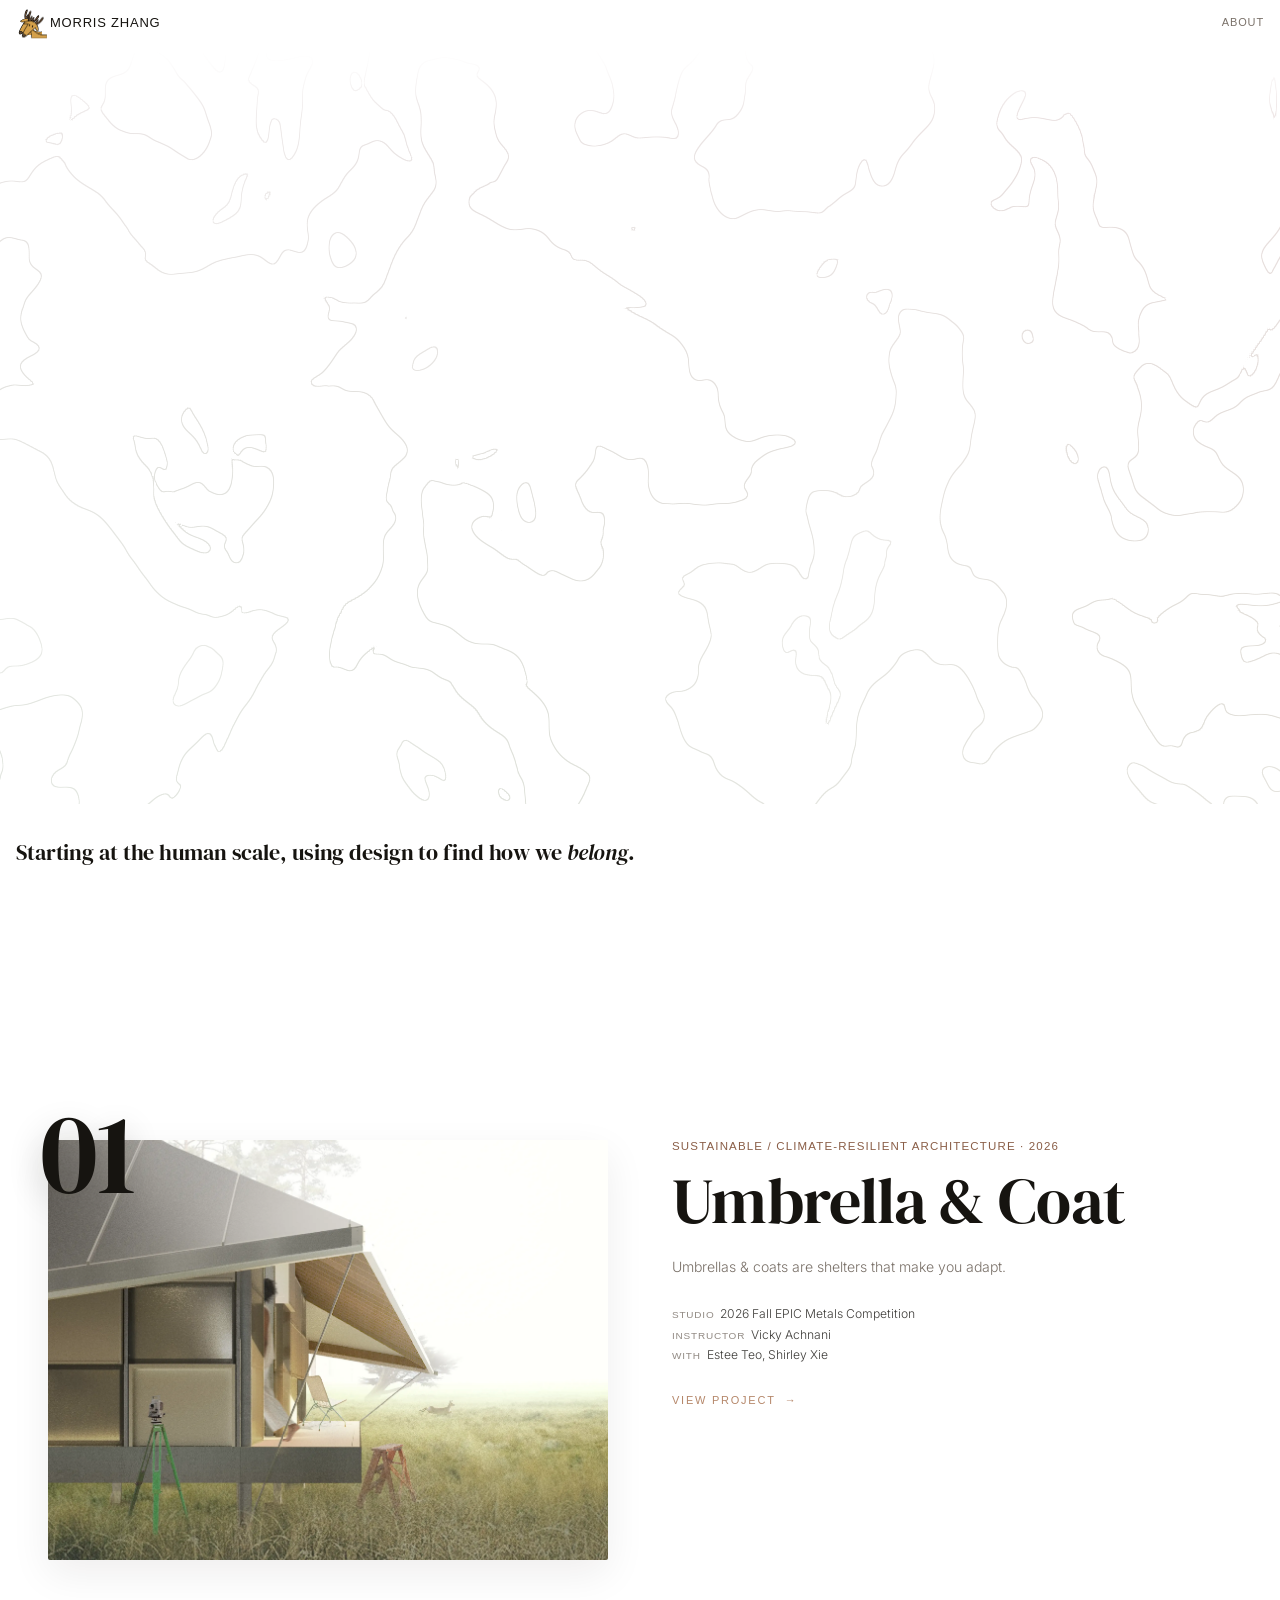
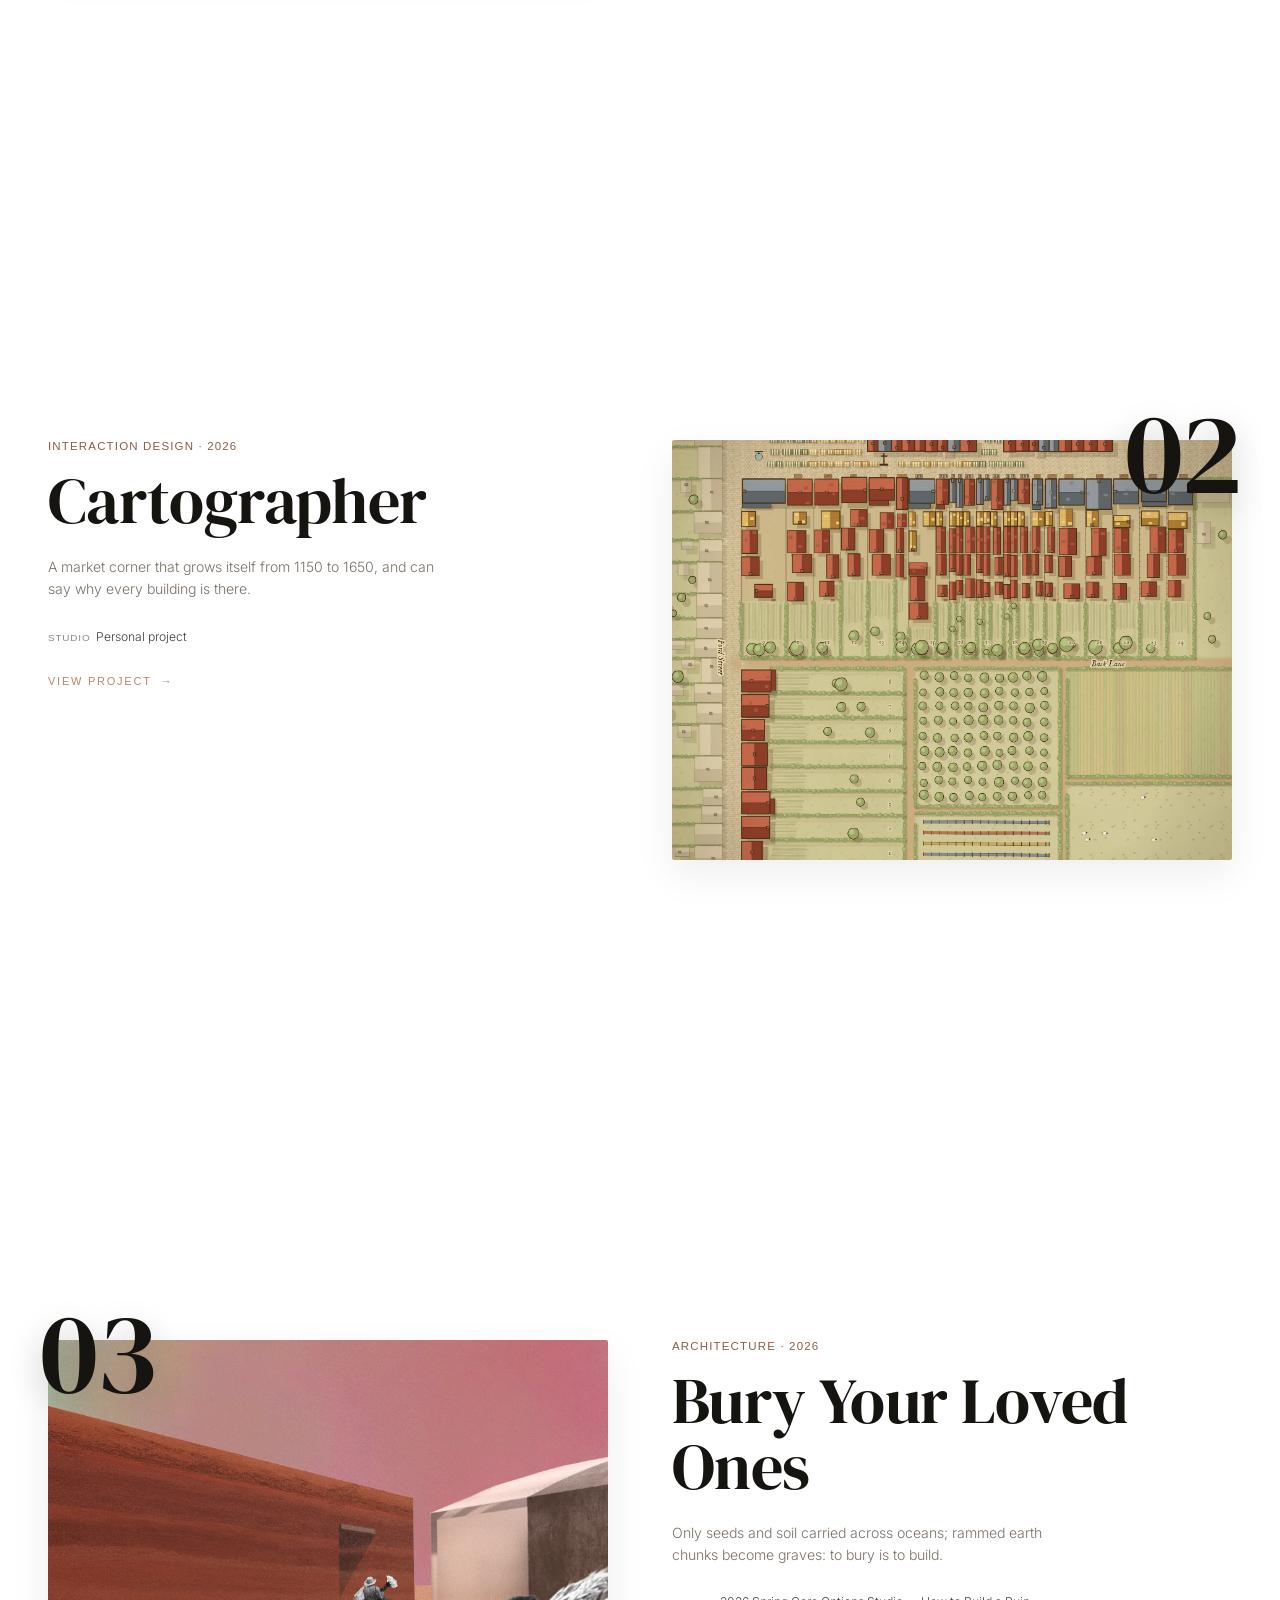
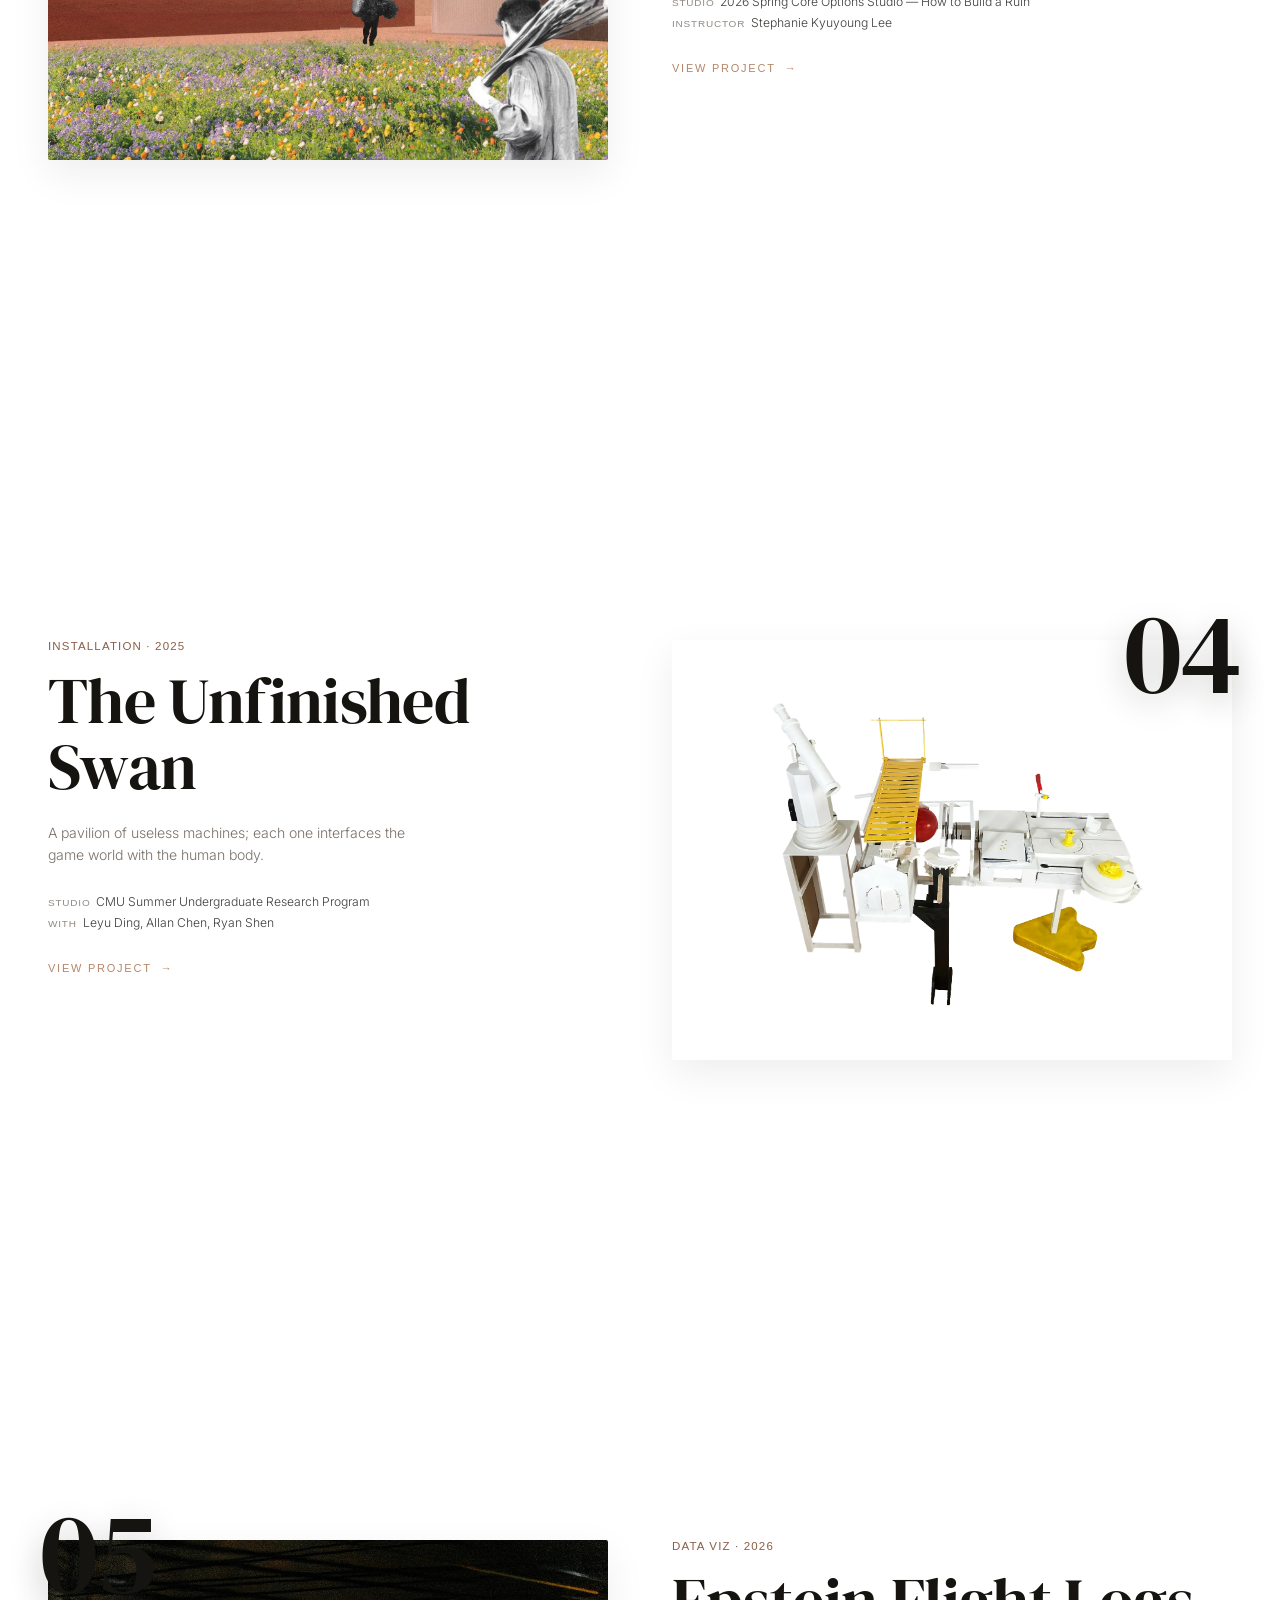
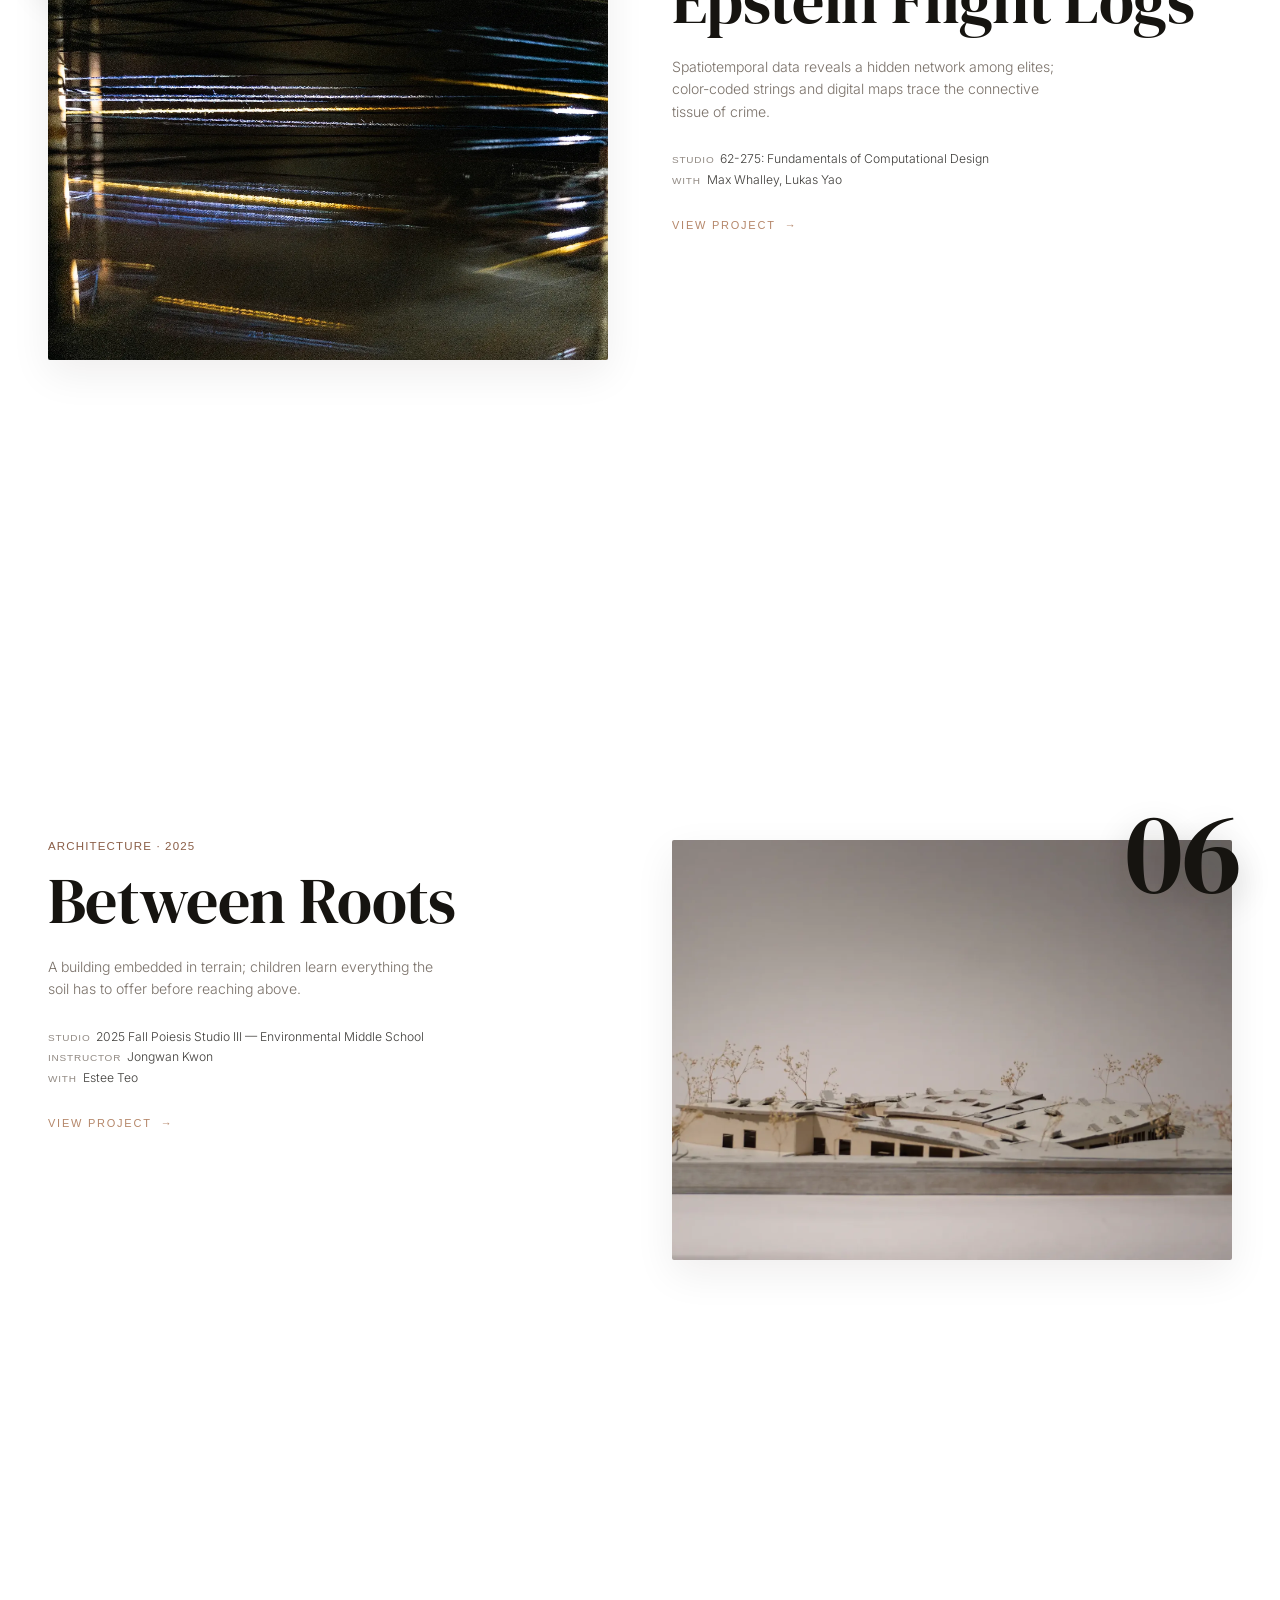
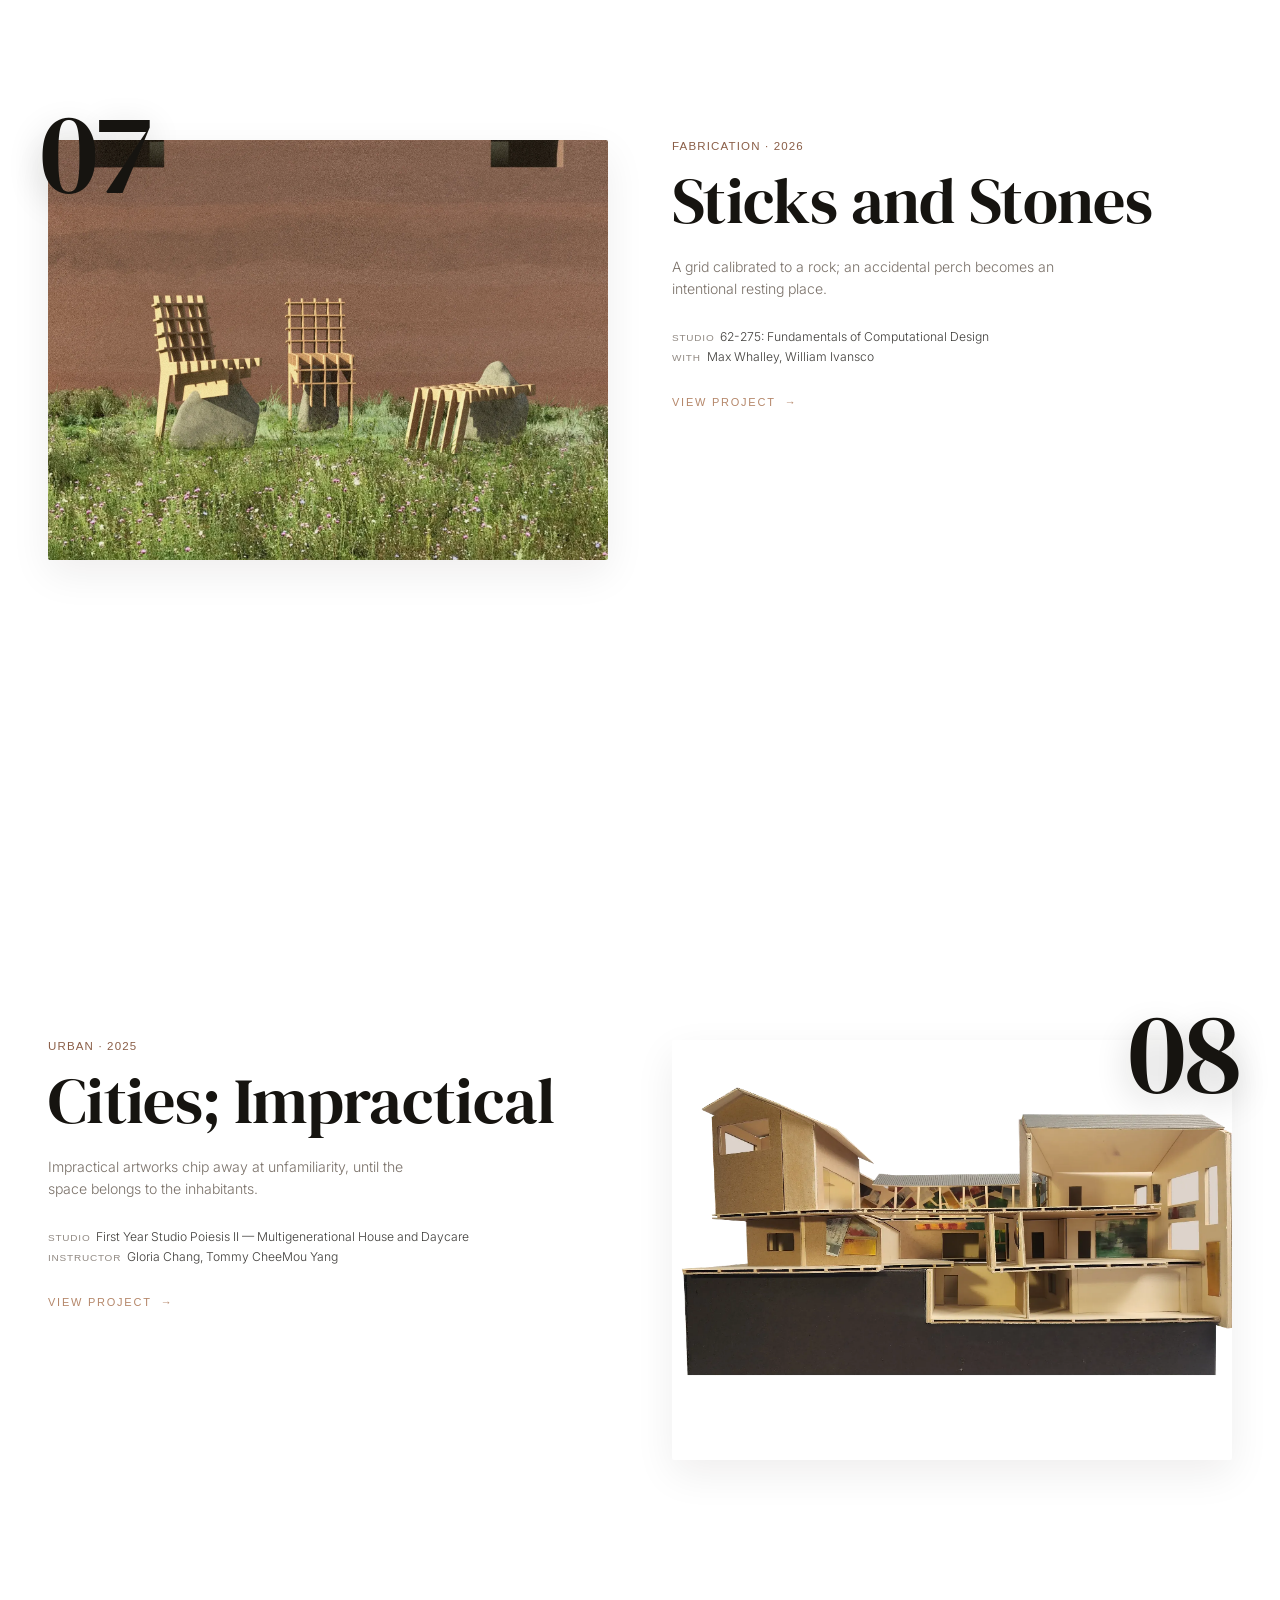
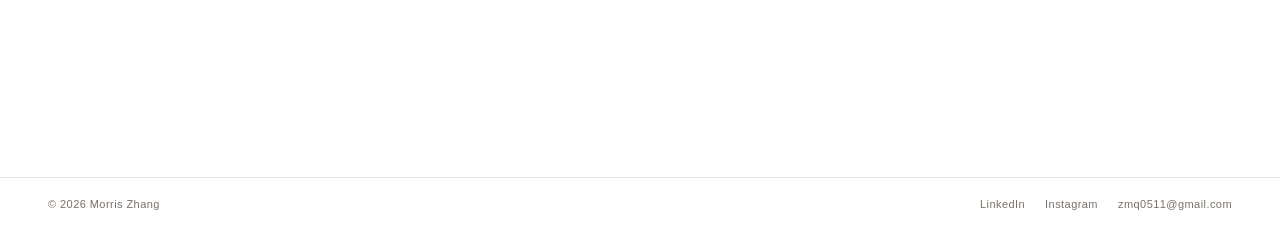
==== commit 8447a3be: "Cartographer: the web app is the project page, newest build, homepage entry - cartographer/: newest " ====
--- a/index.html
+++ b/index.html
@@ -811,7 +811,7 @@
   </section>
   <div class="project-nav reveal">
     <button class="proj-nav-btn" data-page="home">← All work</button>
-    <button class="proj-nav-btn" data-page="project-bury">Bury Your Loved Ones →</button>
+    <button class="proj-nav-btn" data-page="project-cartographer">Cartographer →</button>
   </div>
   <footer class="site-footer">
     <span class="footer-copy">© 2026 Morris Zhang</span>
@@ -823,6 +823,9 @@
   </footer>
 </div>
 
+<!-- PROJECT: CARTOGRAPHER has no page here (2026-10-28). Its project page is the web app itself at cartographer/
+     (built from dnd-city-generator/v3); navigateTo() sends project-cartographer there via PROJECTS[].href. -->
+
 <!-- ═══════════════════════════════════ PROJECT: BURY ═══════════════════════════════════ -->
 <div id="project-bury" class="page">
 
@@ -890,7 +893,7 @@
   </section>
 
   <div class="project-nav reveal in">
-    <button class="proj-nav-btn" data-page="project-umbrella">← Umbrella &amp; Coat</button>
+    <button class="proj-nav-btn" data-page="project-cartographer">← Cartographer</button>
     <button class="proj-nav-btn" data-page="project-swan">The Unfinished Swan →</button>
   </div>
 
@@ -1356,6 +1359,26 @@
       "url(\"portfolioInformationForClaude/web-images/Umbrella%20and%20Coat/exteriorRender.webp\")",
       "url(\"portfolioInformationForClaude/web-images/Umbrella%20and%20Coat/P9260465.webp\")",
       "url(\"portfolioInformationForClaude/web-images/Umbrella%20and%20Coat/interiorRender.webp\")"
+    ]
+  },
+  {
+    "id": "cartographer",
+    "title": "Cartographer",
+    "desc": "A market corner that grows itself from 1150 to 1650, and can say why every building is there.",
+    "year": "2026",
+    "studio": "Personal project",
+    "instructor": null,
+    "collaborators": null,
+    "discipline": "Interaction Design",
+    "color1": "#D9B8A6",
+    "color2": "#4A2213",
+    "wide": false,
+    "page": "project-cartographer",
+    "href": "cartographer/",
+    "imgs": [
+      "url(\"portfolioInformationForClaude/web-images/Cartographer/map-1650.webp\")",
+      "url(\"portfolioInformationForClaude/web-images/Cartographer/map-1400.webp\")",
+      "url(\"portfolioInformationForClaude/web-images/Cartographer/map-1150.webp\")"
     ]
   },
   {
@@ -3234,10 +3257,20 @@
   if (Date.now() - _selfBackAt < 1000 && location.hash === '#home') { _selfBackAt = 0; return; }   // our own step back — its transition is already running
   const id = location.hash.slice(1);
   const target = document.getElementById(id);
+  if (externalHref(id)) { navigateTo(id, { fromHistory: true }); return; }
   navigateTo(target && target.classList.contains('page') ? id : 'home', { fromHistory: true });
 });
 
+// A project whose page is a separate web page (PROJECTS[].href, e.g. Cartographer's app) is opened there
+// instead of swapping to an in-page .page. Covers cards, nav buttons, the hash on load and Back/Forward.
+function externalHref(pageId) {
+  const p = PROJECTS.find(q => q.page === pageId && q.href);
+  return p ? p.href : null;
+}
+
 function navigateTo(pageId, opts) {
+  const ext = externalHref(pageId);
+  if (ext) { if (opts && opts.fromHistory) location.replace(ext); else location.href = ext; return; }
   const current = document.querySelector('.page.active');
   if (current && current.id === pageId) return;
   const fromHistory = !!(opts && opts.fromHistory);
@@ -3618,6 +3651,7 @@
 
   // restore page from URL hash — survives reload
   const hashPage = location.hash.slice(1);
+  if (externalHref(hashPage)) { location.replace(externalHref(hashPage)); return; }   // old #project-cartographer links
   if (hashPage && hashPage !== 'home' && document.getElementById(hashPage)?.classList.contains('page')) {
     navigateTo(hashPage);
   } else {
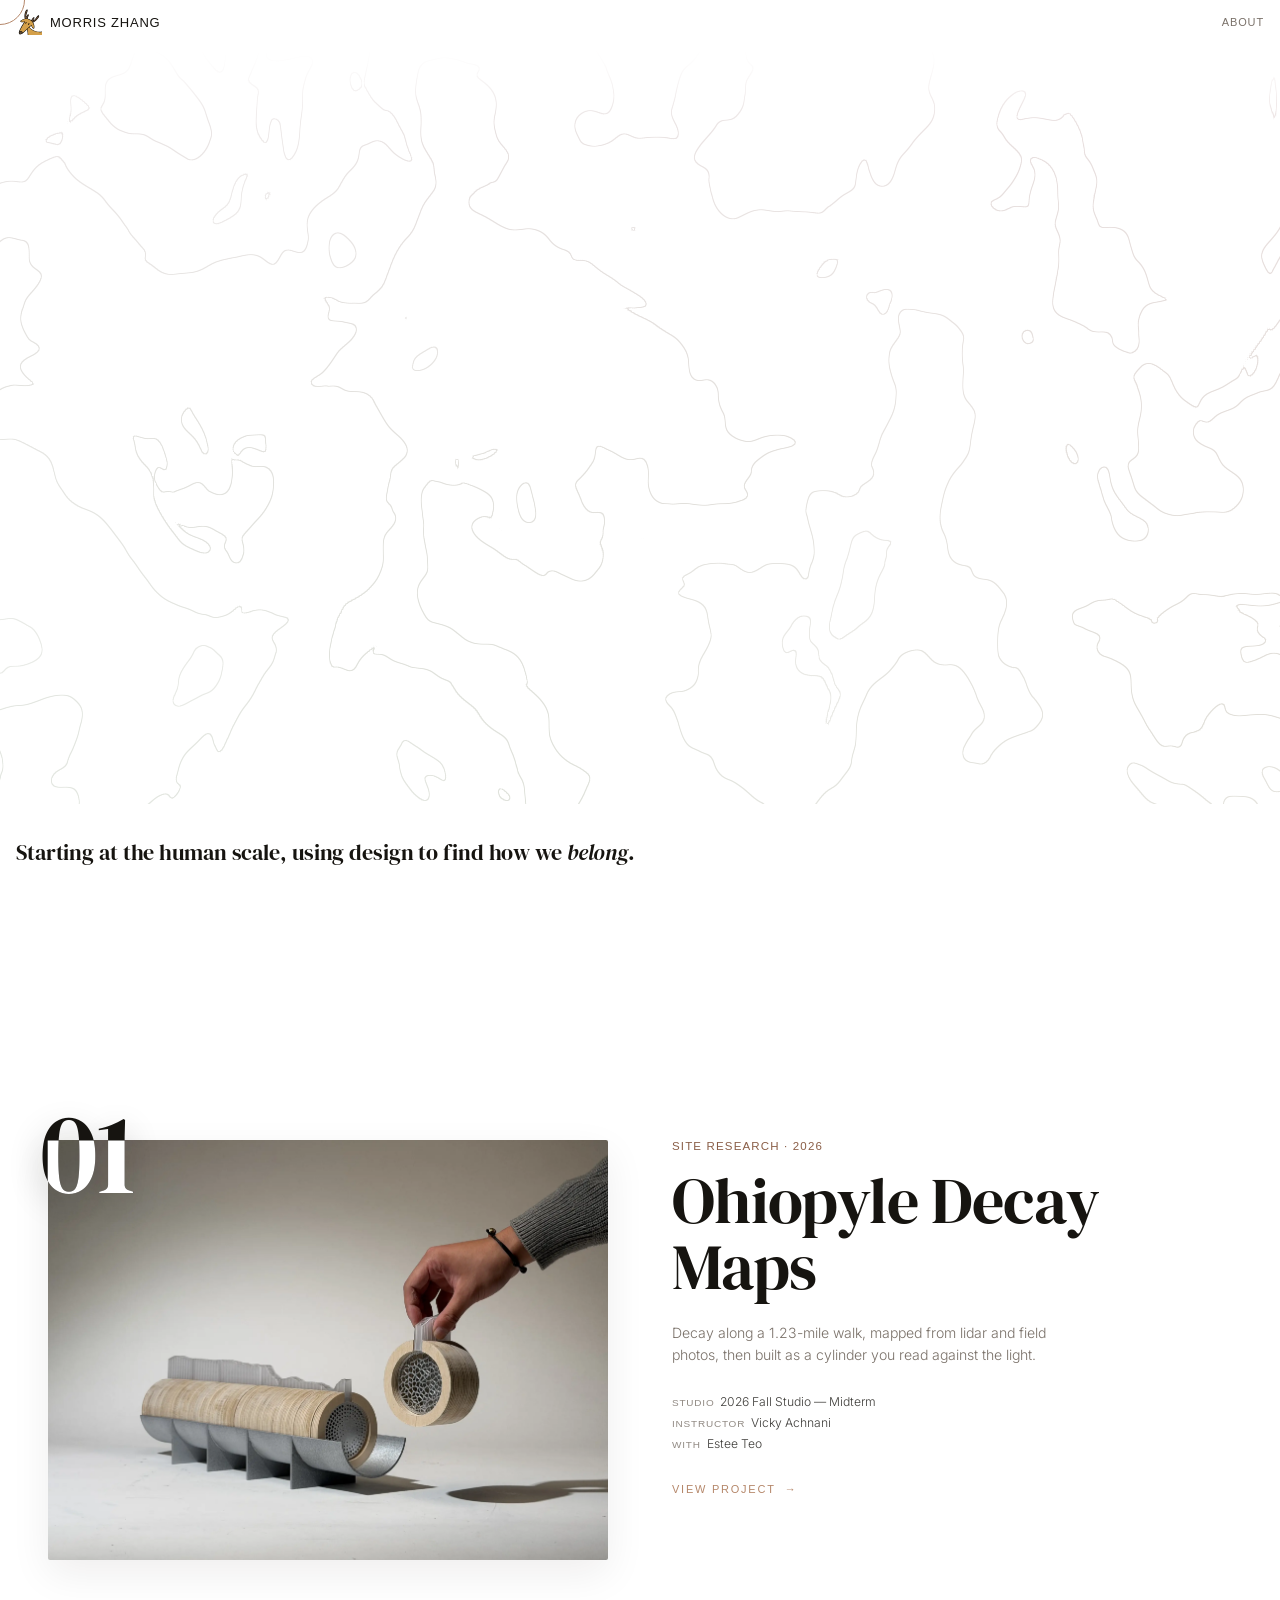
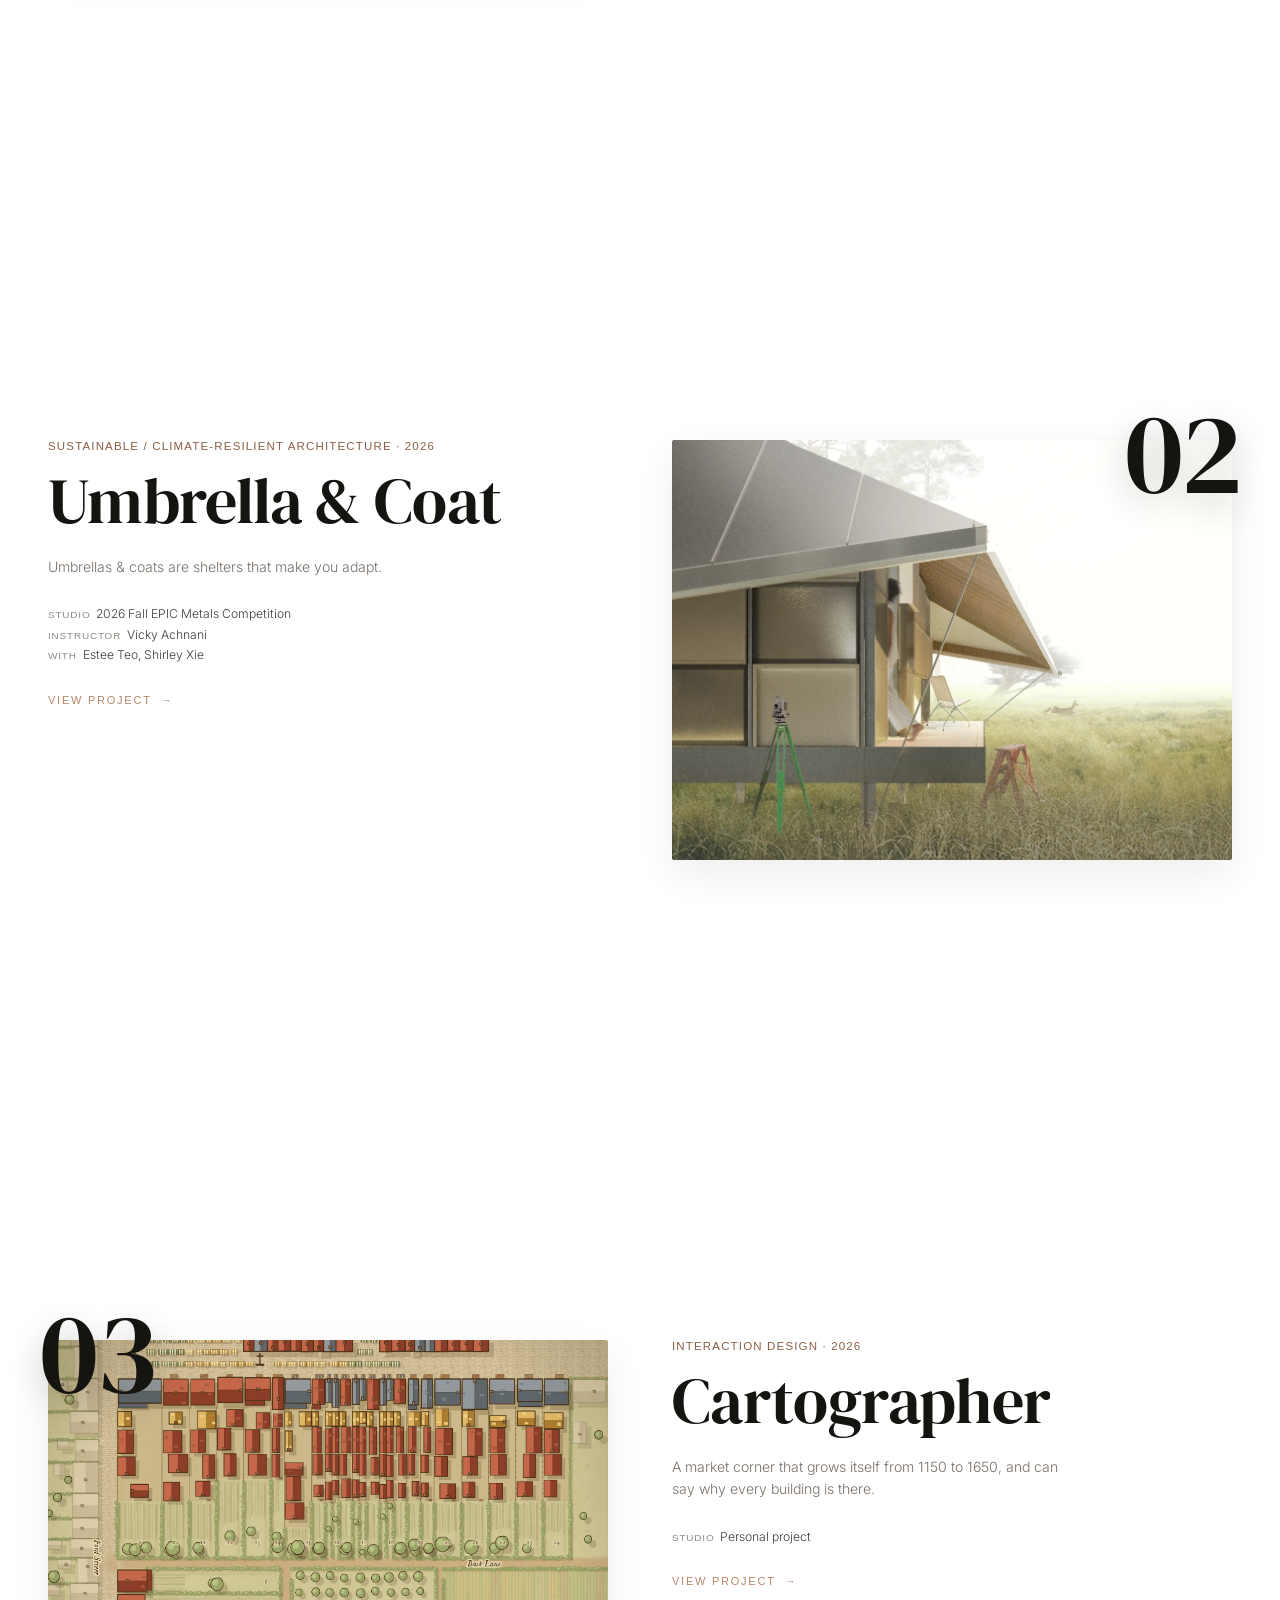
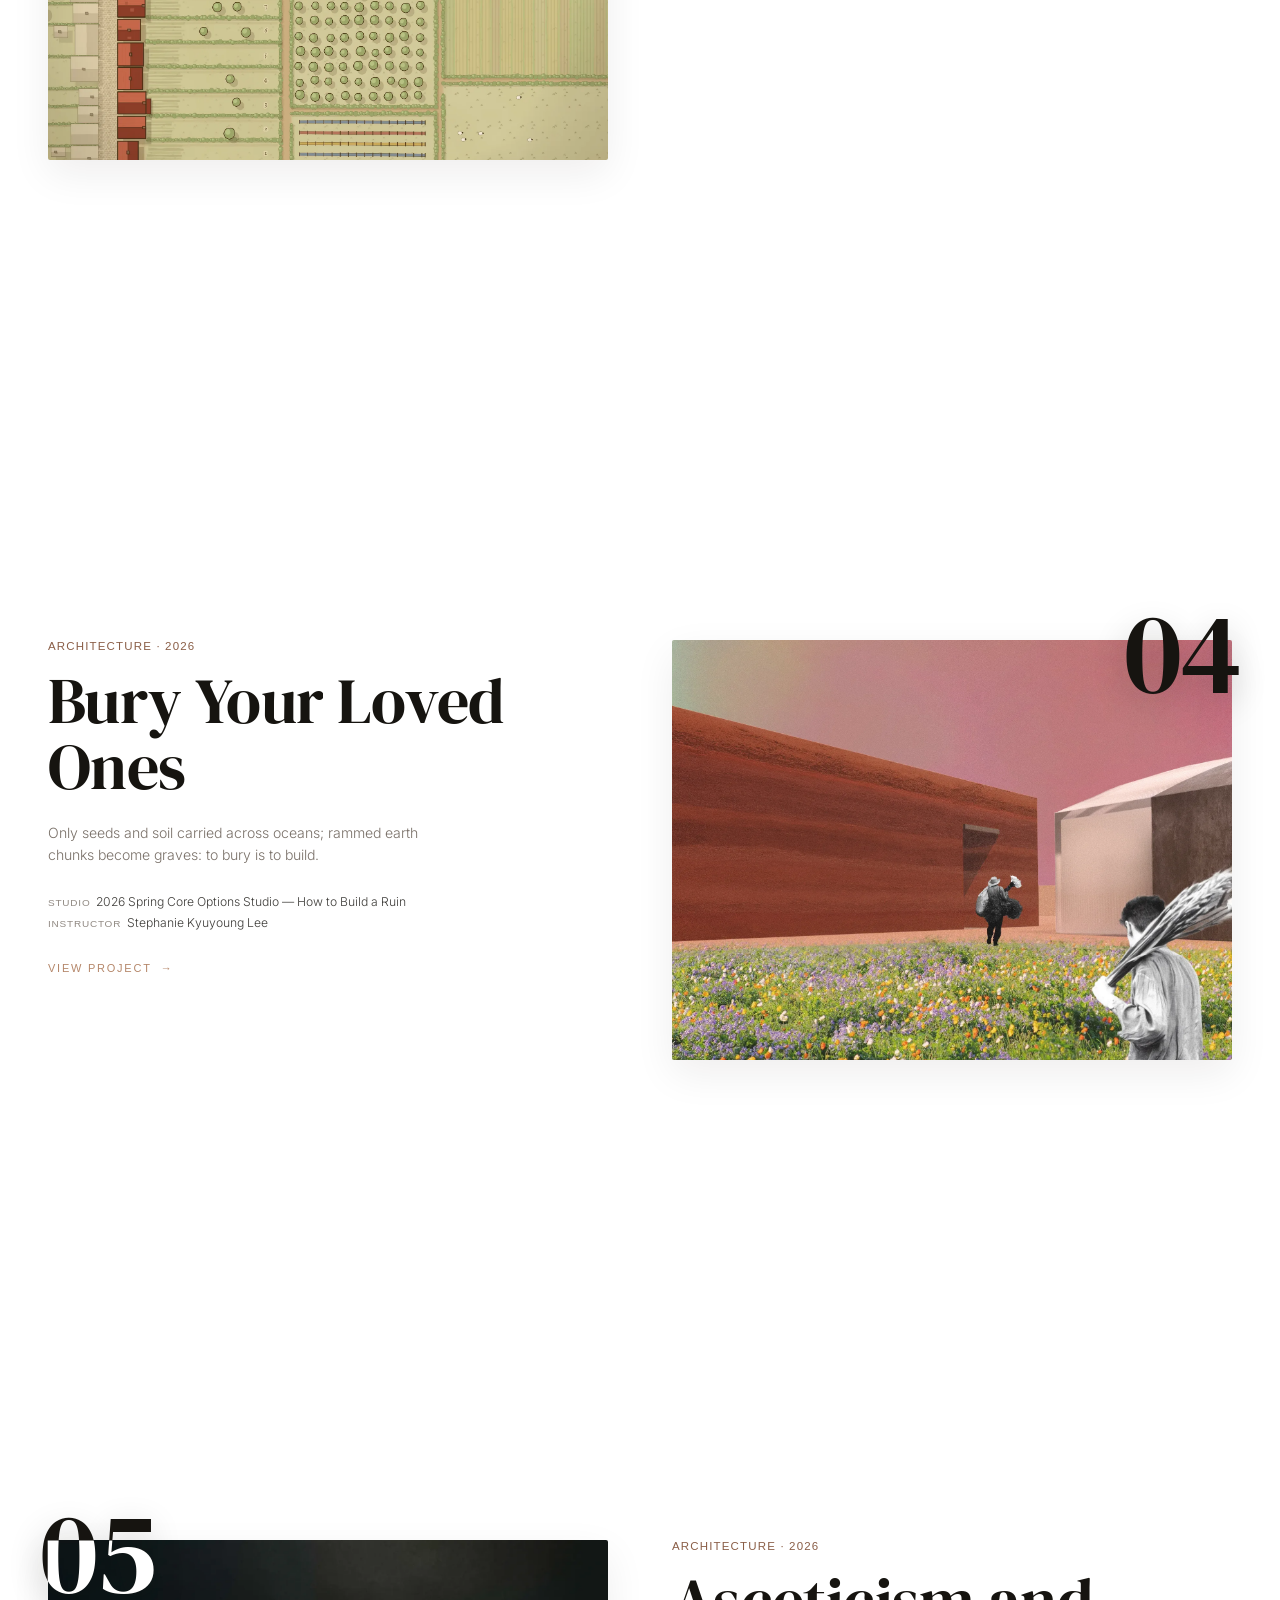
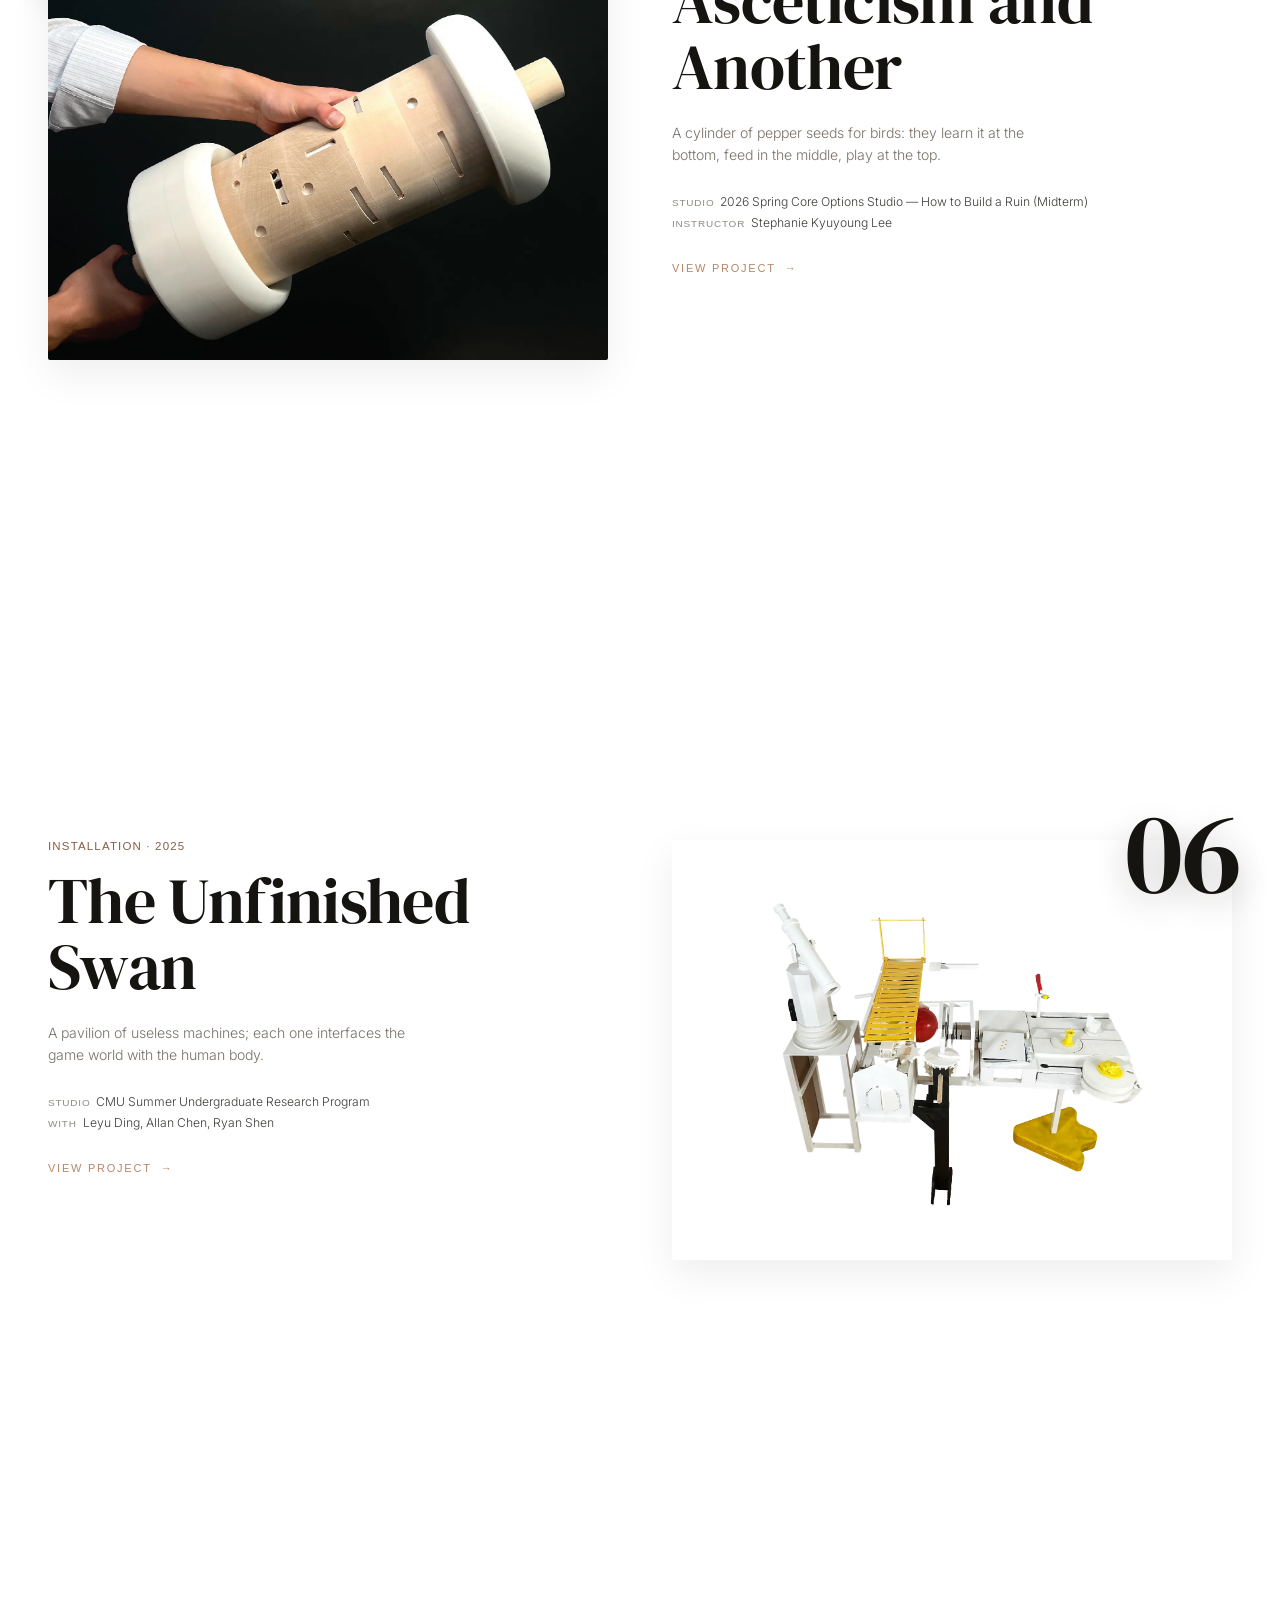
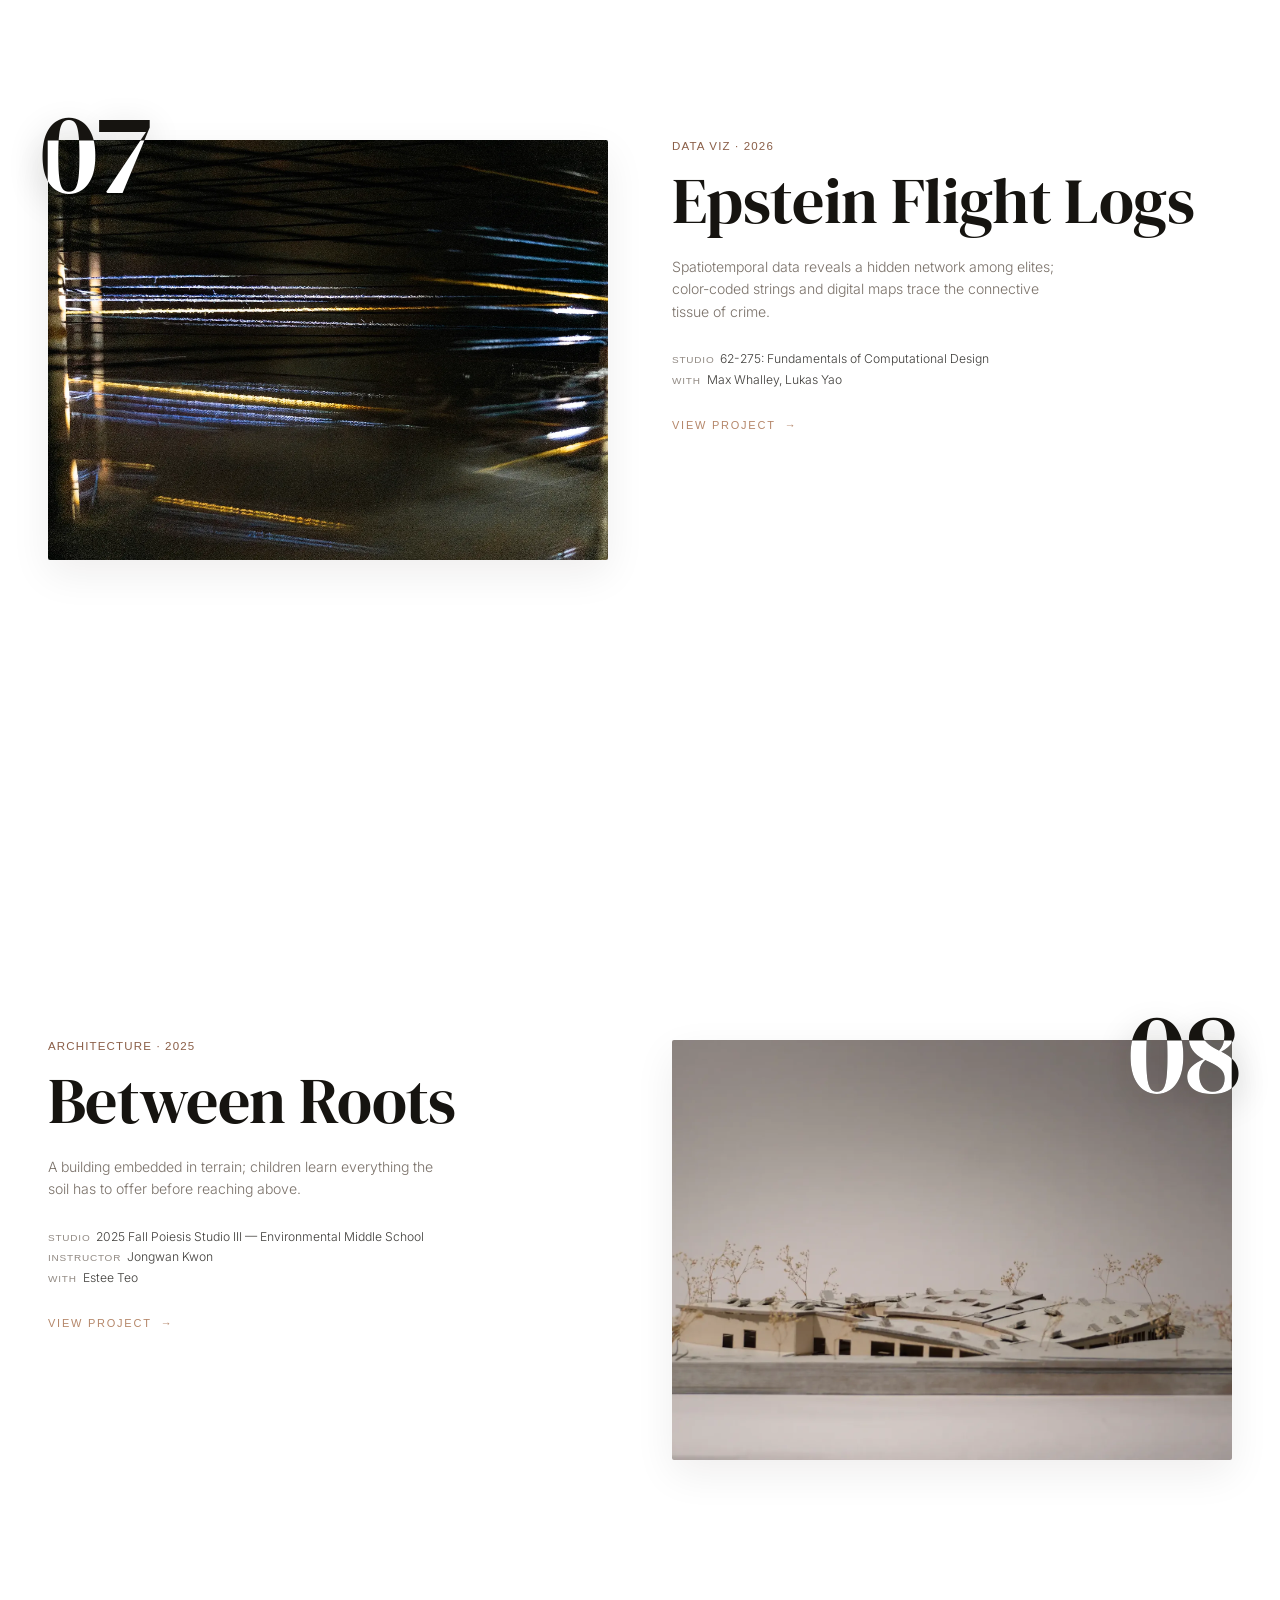
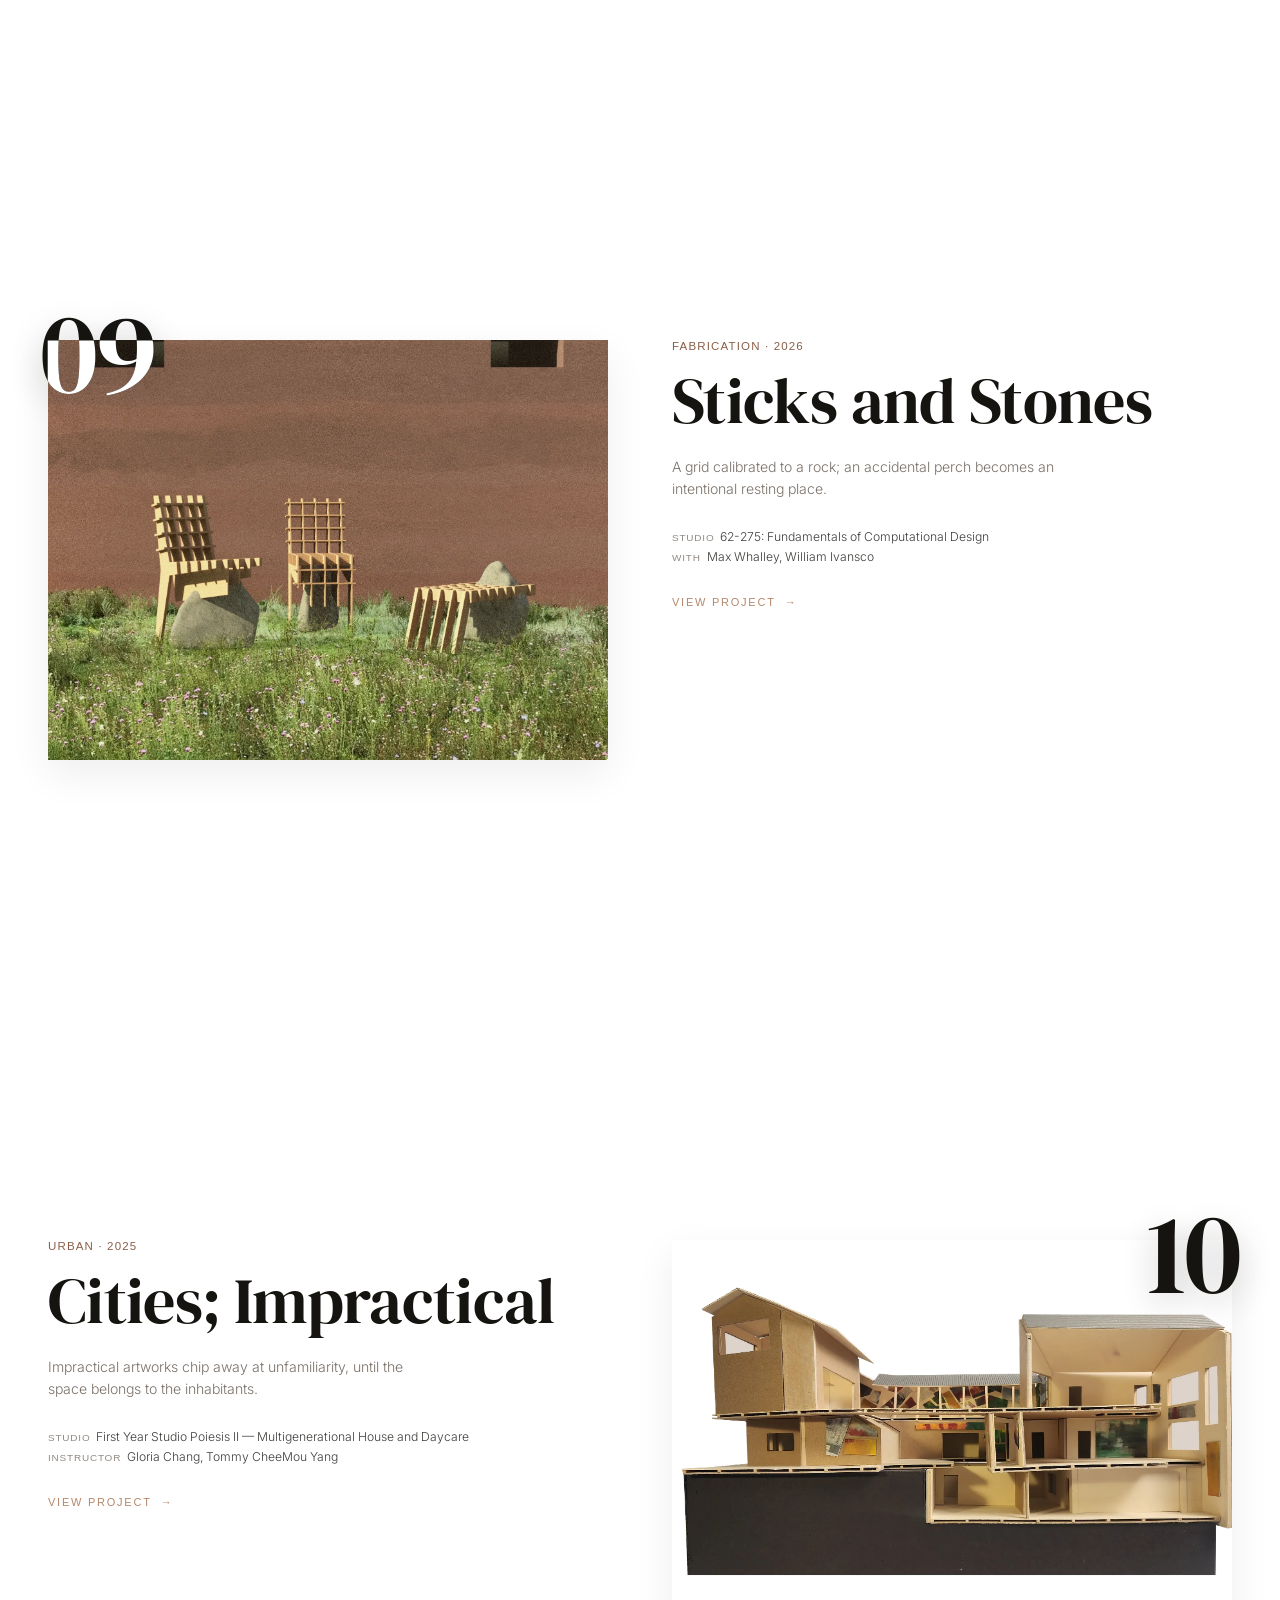
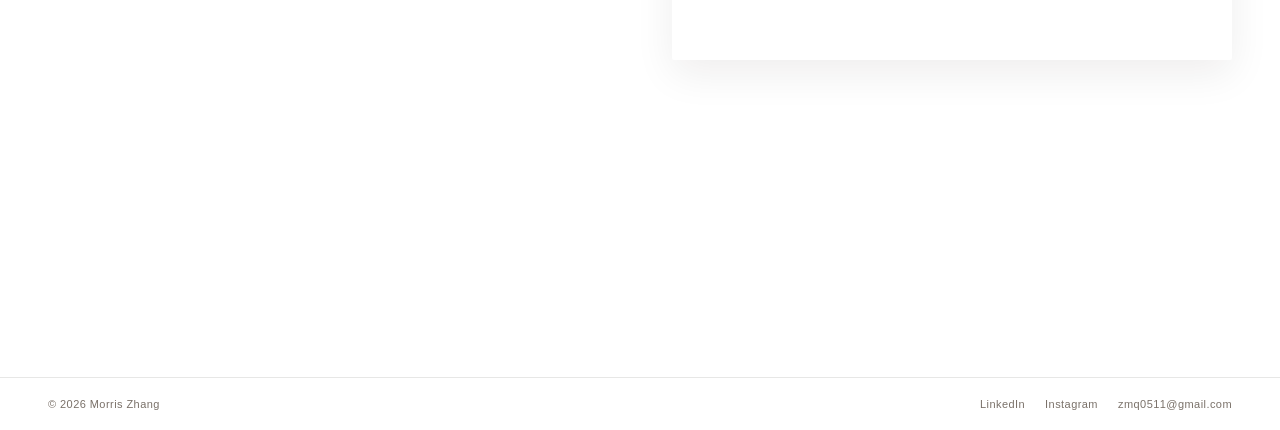
==== commit f3e85819: "Add Ohiopyle Decay Maps (#01) and Asceticism and Another (after Bury) - Two new project pages + home" ====
--- a/index.html
+++ b/index.html
@@ -200,6 +200,16 @@
   color:var(--fg); text-shadow:0 10px 34px rgba(22,20,16,.20);
   will-change:transform;
 }
+/* Two-tone number on dark thumbnails (2026-10-27, Morris's idea): a page-coloured copy of the
+   numeral, clipped to the part that sits over the photo. JS (initNumSplit) adds .on-dark only when
+   the photo under the number is dark, and keeps --num-t/--num-l/--num-r matched to the visible
+   image edges (reveal clip, hover tilt, resize). --home-wash follows the home background tint. */
+.scene-num-float::after {
+  content:attr(data-n); position:absolute; inset:0; display:none;
+  color:var(--home-wash,#FFFFFF); text-shadow:none; transition:color .7s ease;
+  clip-path:inset(var(--num-t,100%) var(--num-r,0px) 0 var(--num-l,0px));
+}
+.scene-num-float.on-dark::after { display:block; }
 .project-scene.flip .scene-num-float { left:auto; right:clamp(-12px,-0.6vw,2px); }
 
 .scene-text { display:flex; flex-direction:column; align-items:flex-start; }
@@ -312,6 +322,21 @@
   padding-left:1.2em; margin-top:.5em;
 }
 .project-text li { margin-bottom:.25em; }
+/* "Detail behind a click" inside project text (added 2026-10-26 for Ohiopyle + Asceticism). */
+.project-more { margin-top:1.6em; padding-top:1em; border-top:1px solid var(--border); }
+.project-more summary {
+  list-style:none; cursor:pointer;
+  font-family:var(--sans); font-size:11px; font-weight:400;
+  letter-spacing:.08em; text-transform:uppercase; color:var(--muted);
+  transition:color .2s;
+}
+.project-more summary::-webkit-details-marker { display:none; }
+.project-more summary::before { content:'+ '; }
+.project-more[open] summary::before { content:'− '; }
+.project-more summary:hover { color:var(--fg); }
+.project-more summary:focus-visible { outline:2px solid var(--accent-dark); outline-offset:3px; }
+.project-more[open] summary { margin-bottom:1em; }
+.project-more p + p { margin-top:1em; }
 .project-images { display:flex; flex-direction:column; gap:3px; }
 .project-img-full { width:100%; border-radius:2px; overflow:hidden; }
 .project-img-pair { display:grid; grid-template-columns:1fr 1fr; gap:3px; }
@@ -719,6 +744,117 @@
 
 </div>
 
+<!-- ═══════════════════════════════════ PROJECT: OHIOPYLE DECAY MAPS ═══════════════════════════════════ -->
+<!-- Added 2026-10-26. Text drafted from the final board (OHIOPYLE MAP & ACTANT KEY.pdf) + the cylinder README;
+     Morris approved the wording 2026-10-26. Studio name not confirmed yet ("2026 Fall Studio" is a placeholder). -->
+<div id="project-ohiopyle" class="page">
+  <section class="project-hero">
+    <div class="project-hero-bg" data-pid="ohiopyle" data-overlay="linear-gradient(to top,rgba(52,53,56,0.72) 0%,rgba(52,53,56,0.2) 55%)" style="background-image:linear-gradient(to top,rgba(52,53,56,0.72) 0%,rgba(52,53,56,0.2) 55%),url('portfolioInformationForClaude/web-images/Ohiopyle%20Decay%20Maps/IMG_3140.webp')"></div>
+    <div class="project-hero-content">
+      <p class="project-eyebrow reveal">Site Research · 2026</p>
+      <h1 class="project-title reveal" style="transition-delay:.08s">Ohiopyle<br>Decay Maps</h1>
+      <p class="project-tagline reveal" style="transition-delay:.16s">Mapping how a forest breaks down along a 1.23-mile walk.</p>
+    </div>
+  </section>
+  <section class="project-body">
+    <div class="project-meta reveal">
+      <div class="meta-item">
+        <div class="meta-label">Studio</div>
+        <div class="meta-value">2026 Fall Studio<br>Midterm, Ohiopyle State Park</div>
+      </div>
+      <div class="meta-item">
+        <div class="meta-label">Instructor</div>
+        <div class="meta-value">Vicky Achnani</div>
+      </div>
+      <div class="meta-item">
+        <div class="meta-label">Coordinator</div>
+        <div class="meta-value">Laura Garofalo</div>
+      </div>
+      <div class="meta-item">
+        <div class="meta-label">Collaborator</div>
+        <div class="meta-value">Estee Teo</div>
+      </div>
+      <div class="meta-item">
+        <div class="meta-label">Year</div>
+        <div class="meta-value">2026</div>
+      </div>
+      <div class="meta-item">
+        <div class="meta-label">Discipline</div>
+        <div class="meta-value">Site Research</div>
+      </div>
+    </div>
+    <div class="project-text reveal">
+      <p>We walked Fernwood Trail and the west side of the Ferncliff loop in Ohiopyle State Park, 1.23 miles, and mapped the forest by its decay.</p>
+      <p>The long section lays the walk out flat. Field photos run along the trail's mileage, with fallen trunks, roots and branches picked out in orange.</p>
+      <p>The cylinder turns the same walk into an object. Its length is the trail. Each segment holds two discs: round holes for ground moisture, cells for soil texture. Pull a segment out and hold it to the light to read that stretch.</p>
+      <p>The massing sets small pavilions on posts above the stepped 5 ft terrain, so the slope is never levelled.</p>
+      <details class="project-more">
+        <summary>How the maps were made</summary>
+        <ul>
+          <li>Lidar: 22.3 million points, flown leaf-off on 11 January 2020</li>
+          <li>Soils from the USDA soil survey (SSURGO), trails from OpenStreetMap</li>
+          <li>A Python pipeline turns the data into map layers and disc patterns</li>
+          <li>Site topo: 5 ft contours, built 1:1 in feet in Rhino, no levelling</li>
+          <li>Actants mapped: marked decomposition, drainage paths, ground moisture, microtopography, gravel, tree canopy gaps</li>
+        </ul>
+      </details>
+    </div>
+    <!-- Final board (36x24 in long section) + actant key (11x17 in), from Downloads\ohiopyleMappingFinal. -->
+    <div class="project-images project-img-natural reveal">
+      <div class="project-img-full">
+        <img width="2400" height="1600" src="portfolioInformationForClaude/web-images/Ohiopyle%20Decay%20Maps/longSection.webp" alt="Long section of the 1.23-mile walk: halftone field photos with decay highlighted in orange, over the trail profile, marked by trail segment" loading="lazy" data-pid="ohiopyle" data-slot="0">
+      </div>
+      <div class="project-img-pair">
+        <div><img width="1424" height="2200" src="portfolioInformationForClaude/web-images/Ohiopyle%20Decay%20Maps/actantKey.webp" alt="Actant key: route map and legend for marked decomposition, drainage paths, ground moisture, microtopography, gravel and tree canopy gaps" loading="lazy" data-pid="ohiopyle" data-slot="1"></div>
+        <div><img width="1273" height="1697" src="portfolioInformationForClaude/web-images/Ohiopyle%20Decay%20Maps/IMG_3136.webp" alt="Cylinder end-on: soil texture disc of cut-out cells inside the ring, clear microtopography fin above" loading="lazy" data-pid="ohiopyle" data-slot="2"></div>
+      </div>
+    </div>
+
+    <div class="project-images reveal">
+      <div class="project-img-full" style="aspect-ratio:4/3;">
+        <img width="2400" height="1800" src="portfolioInformationForClaude/web-images/Ohiopyle%20Decay%20Maps/IMG_3135.webp" alt="Decay cylinder, side elevation: stacked rings in a grey cradle with the clear microtopography fin along the top" loading="lazy" data-pid="ohiopyle" data-slot="3">
+      </div>
+      <div class="project-img-pair">
+        <div style="aspect-ratio:4/3;"><img width="2400" height="1800" src="portfolioInformationForClaude/web-images/Ohiopyle%20Decay%20Maps/IMG_3140.webp" alt="A hand lifts one segment out of the cylinder" loading="lazy" data-pid="ohiopyle" data-slot="4"></div>
+        <div style="aspect-ratio:4/3;"><img width="2000" height="1500" src="portfolioInformationForClaude/web-images/Ohiopyle%20Decay%20Maps/IMG_3142.webp" alt="A segment held to the light casts its hole pattern as a shadow" loading="lazy" data-pid="ohiopyle" data-slot="5"></div>
+      </div>
+    </div>
+
+    <!-- Massing, from Downloads\ZHANG MASSING (plans + section sheet, 5 model photos). -->
+    <div class="project-images project-img-natural reveal">
+      <div class="project-img-full">
+        <img width="2400" height="1200" src="portfolioInformationForClaude/web-images/Ohiopyle%20Decay%20Maps/massingPlansSection.webp" alt="Massing sections and plans: pavilions on posts above the stepped terrain, at 1 ft = 1/32 in and 1 ft = 1/16 in" loading="lazy" data-pid="ohiopyle" data-slot="6">
+      </div>
+    </div>
+
+    <div class="project-images reveal">
+      <div class="project-img-full" style="aspect-ratio:4/3;">
+        <img width="2000" height="1500" src="portfolioInformationForClaude/web-images/Ohiopyle%20Decay%20Maps/IMG_3144.webp" alt="Massing model: stepped terrain with pavilions along the slope" loading="lazy" data-pid="ohiopyle" data-slot="7">
+      </div>
+      <div class="project-img-pair">
+        <div style="aspect-ratio:4/3;"><img width="2000" height="1500" src="portfolioInformationForClaude/web-images/Ohiopyle%20Decay%20Maps/IMG_3145.webp" alt="Massing detail: one pavilion at the edge of the terrain" loading="lazy" data-pid="ohiopyle" data-slot="8"></div>
+        <div style="aspect-ratio:4/3;"><img width="2000" height="1500" src="portfolioInformationForClaude/web-images/Ohiopyle%20Decay%20Maps/IMG_3146.webp" alt="Massing detail: two pavilions on the stepped slope, from above" loading="lazy" data-pid="ohiopyle" data-slot="9"></div>
+      </div>
+      <div class="project-img-pair">
+        <div style="aspect-ratio:4/3;"><img width="2000" height="1500" src="portfolioInformationForClaude/web-images/Ohiopyle%20Decay%20Maps/IMG_3147.webp" alt="Massing detail: two pavilions on posts, side view" loading="lazy" data-pid="ohiopyle" data-slot="10"></div>
+        <div style="aspect-ratio:4/3;"><img width="2000" height="1500" src="portfolioInformationForClaude/web-images/Ohiopyle%20Decay%20Maps/IMG_3143.webp" alt="Massing model, whole site from a distance" loading="lazy" data-pid="ohiopyle" data-slot="11"></div>
+      </div>
+    </div>
+  </section>
+  <div class="project-nav reveal">
+    <button class="proj-nav-btn" data-page="home">← All work</button>
+    <button class="proj-nav-btn" data-page="project-umbrella">Umbrella &amp; Coat →</button>
+  </div>
+  <footer class="site-footer">
+    <span class="footer-copy">© 2026 Morris Zhang</span>
+    <div class="footer-links">
+      <a href="https://www.linkedin.com/in/morris-mingqian-zhang-94a314273/" class="footer-link" target="_blank">LinkedIn</a>
+      <a href="https://www.instagram.com/mzmadethese/?hl=en" class="footer-link" target="_blank">Instagram</a>
+      <a href="mailto:zmq0511@gmail.com" class="footer-link">zmq0511@gmail.com</a>
+    </div>
+  </footer>
+</div>
+
 <!-- ═══════════════════════════════════ PROJECT: UMBRELLA & COAT ═══════════════════════════════════ -->
 <div id="project-umbrella" class="page">
   <section class="project-hero">
@@ -810,7 +946,7 @@
     </div>
   </section>
   <div class="project-nav reveal">
-    <button class="proj-nav-btn" data-page="home">← All work</button>
+    <button class="proj-nav-btn" data-page="project-ohiopyle">← Ohiopyle Decay Maps</button>
     <button class="proj-nav-btn" data-page="project-cartographer">Cartographer →</button>
   </div>
   <footer class="site-footer">
@@ -894,7 +1030,7 @@
 
   <div class="project-nav reveal in">
     <button class="proj-nav-btn" data-page="project-cartographer">← Cartographer</button>
-    <button class="proj-nav-btn" data-page="project-swan">The Unfinished Swan →</button>
+    <button class="proj-nav-btn" data-page="project-asceticism">Asceticism and Another →</button>
   </div>
 
   <footer class="site-footer">
@@ -906,6 +1042,82 @@
     </div>
   </footer>
 
+</div>
+
+<!-- ═══════════════════════════════════ PROJECT: ASCETICISM AND ANOTHER ═══════════════════════════════════ -->
+<!-- Added 2026-10-26. Midterm for the same studio as Bury. Source: Downloads\CMU 48205 MID REVIEW_BOARD_MorrisZhang
+     (morrisMidReviewSeeds.pdf, 96x72 in). FRAC Dunkerque (Lacaton & Vassal) precedent removed 2026-10-27 at Morris's ask. Intro drafted from the board, approved by Morris
+     2026-10-26; poems are verbatim from the board. -->
+<div id="project-asceticism" class="page">
+  <section class="project-hero">
+    <div class="project-hero-bg" data-pid="asceticism" data-overlay="linear-gradient(to top,rgba(74,28,23,0.72) 0%,rgba(74,28,23,0.2) 55%)" style="background-image:linear-gradient(to top,rgba(74,28,23,0.72) 0%,rgba(74,28,23,0.2) 55%),url('portfolioInformationForClaude/web-images/Asceticism%20and%20Another/objectHeld.webp')"></div>
+    <div class="project-hero-content">
+      <p class="project-eyebrow reveal">Architecture · 2026</p>
+      <h1 class="project-title reveal" style="transition-delay:.08s">Asceticism<br>and Another</h1>
+      <p class="project-tagline reveal" style="transition-delay:.16s">To break, over and over.</p>
+    </div>
+  </section>
+  <section class="project-body">
+    <div class="project-meta reveal">
+      <div class="meta-item">
+        <div class="meta-label">Studio</div>
+        <div class="meta-value">2026 Spring Core Options Studio<br>How to Build a Ruin, Midterm</div>
+      </div>
+      <div class="meta-item">
+        <div class="meta-label">Instructor</div>
+        <div class="meta-value">Stephanie Kyuyoung Lee</div>
+      </div>
+      <div class="meta-item">
+        <div class="meta-label">Year</div>
+        <div class="meta-value">2026</div>
+      </div>
+      <div class="meta-item">
+        <div class="meta-label">Discipline</div>
+        <div class="meta-value">Architecture</div>
+      </div>
+    </div>
+    <div class="project-text reveal">
+      <p>A cylinder that feeds Carolina Reaper seeds to birds. The seeds sit inside two perforated shells, abstracted from the pepper's skin and its inside.</p>
+      <p>Birds learn the device at the bottom, where few inner holes make feeding a challenge. The middle is the main feeding area. The top is for play only, so larger birds can't take over.</p>
+      <details class="project-more">
+        <summary>Read the poems</summary>
+        <p><em>Carolina Reaper</em><br>Pepper is the source of all evil;<br>the bird, its messenger, spread<br>seeds of evil across fields.</p>
+        <p>Humans must save the world<br>from peppers and birds,<br>devour all the pepper,<br>endure pain as an act of<br>heroism. We praise ourselves:<br>What a noble sacrifice!</p>
+        <p>“It’s nothing.”<br>It’s nothing.</p>
+        <p><em>Asceticism</em><br>Journey into the woods<br>where the world becomes discomforting<br>your body becomes undetermined</p>
+        <p>Dance for a while<br>unearth and smear across<br>lend yourself to soothing</p>
+        <p>Arms raise in unfamiliar motion<br>wind raise voices in pain<br>unable to call home<br>run for refuge before its too late</p>
+        <p>follow the trail back<br>see flowers and do not<br>touch or breathe<br>this air does not belong to you</p>
+        <p>Run away once again<br>until you inevitably stumble<br>into familiarity</p>
+      </details>
+    </div>
+    <div class="project-images project-img-natural reveal">
+      <div class="project-img-pair">
+        <div><img width="1797" height="2400" src="portfolioInformationForClaude/web-images/Asceticism%20and%20Another/objectHeld.webp" alt="The cylinder held sideways against black: perforated wooden body between white caps" loading="lazy" data-pid="asceticism" data-slot="0"></div>
+        <div><img width="1797" height="2400" src="portfolioInformationForClaude/web-images/Asceticism%20and%20Another/objectUpright.webp" alt="The cylinder held upright on its pole" loading="lazy" data-pid="asceticism" data-slot="1"></div>
+      </div>
+      <div class="project-img-pair">
+        <div><img width="2400" height="2400" src="portfolioInformationForClaude/web-images/Asceticism%20and%20Another/reaper.webp" alt="Carolina Reaper drawing: a bird on the pepper plant, with the Scoville scale running down a red slope" loading="lazy" data-pid="asceticism" data-slot="2"></div>
+        <div><img width="2400" height="2400" src="portfolioInformationForClaude/web-images/Asceticism%20and%20Another/elevationSection.webp" alt="Elevation and section: outer layer, inner layer and pepper seeds" loading="lazy" data-pid="asceticism" data-slot="3"></div>
+      </div>
+      <div class="project-img-pair">
+        <div><img width="2400" height="2400" src="portfolioInformationForClaude/web-images/Asceticism%20and%20Another/axonometric.webp" alt="Axonometric drawing of the cylinder with the Asceticism poem along a trail of devices" loading="lazy" data-pid="asceticism" data-slot="4"></div>
+        <div><img width="2400" height="2400" src="portfolioInformationForClaude/web-images/Asceticism%20and%20Another/plansShellLogic.webp" alt="Plans and shell logic: play, feeding and exploration areas on the outer and inner shells" loading="lazy" data-pid="asceticism" data-slot="5"></div>
+      </div>
+    </div>
+  </section>
+  <div class="project-nav reveal">
+    <button class="proj-nav-btn" data-page="project-bury">← Bury Your Loved Ones</button>
+    <button class="proj-nav-btn" data-page="project-swan">The Unfinished Swan →</button>
+  </div>
+  <footer class="site-footer">
+    <span class="footer-copy">© 2026 Morris Zhang</span>
+    <div class="footer-links">
+      <a href="https://www.linkedin.com/in/morris-mingqian-zhang-94a314273/" class="footer-link" target="_blank">LinkedIn</a>
+      <a href="https://www.instagram.com/mzmadethese/?hl=en" class="footer-link" target="_blank">Instagram</a>
+      <a href="mailto:zmq0511@gmail.com" class="footer-link">zmq0511@gmail.com</a>
+    </div>
+  </footer>
 </div>
 
 <!-- ═══════════════════════════════════ PROJECT STUBS ═══════════════════════════════════ -->
@@ -966,7 +1178,7 @@
     </div>
   </section>
   <div class="project-nav reveal in">
-    <button class="proj-nav-btn" data-page="project-bury">← Bury Your Loved Ones</button>
+    <button class="proj-nav-btn" data-page="project-asceticism">← Asceticism and Another</button>
     <button class="proj-nav-btn" data-page="project-epstein">Epstein Flight Logs →</button>
   </div>
   <footer class="site-footer">
@@ -1342,6 +1554,26 @@
 <script>
 const CV_PDF = "[data-uri]";
 const PROJECTS = [
+  {
+    "id": "ohiopyle",
+    "title": "Ohiopyle Decay Maps",
+    "desc": "Decay along a 1.23-mile walk, mapped from lidar and field photos, then built as a cylinder you read against the light.",
+    "year": "2026",
+    "studio": "2026 Fall Studio — Midterm",
+    "instructor": "Vicky Achnani",
+    "collaborators": "Estee Teo",
+    "discipline": "Site Research",
+    "color1": "#E9A089",
+    "color2": "#343538",
+    "wide": false,
+    "page": "project-ohiopyle",
+    "numOnDark": true,
+    "imgs": [
+      "url(\"portfolioInformationForClaude/web-images/Ohiopyle%20Decay%20Maps/IMG_3140.webp\")",
+      "url(\"portfolioInformationForClaude/web-images/Ohiopyle%20Decay%20Maps/longSection.webp\")",
+      "url(\"portfolioInformationForClaude/web-images/Ohiopyle%20Decay%20Maps/IMG_3135.webp\")"
+    ]
+  },
   {
     "id": "umbrella",
     "title": "Umbrella & Coat",
@@ -1401,6 +1633,26 @@
     ]
   },
   {
+    "id": "asceticism",
+    "title": "Asceticism and Another",
+    "desc": "A cylinder of pepper seeds for birds: they learn it at the bottom, feed in the middle, play at the top.",
+    "year": "2026",
+    "studio": "2026 Spring Core Options Studio — How to Build a Ruin (Midterm)",
+    "instructor": "Stephanie Kyuyoung Lee",
+    "collaborators": null,
+    "discipline": "Architecture",
+    "color1": "#F2C9BE",
+    "color2": "#4A1C17",
+    "wide": false,
+    "page": "project-asceticism",
+    "numOnDark": true,
+    "imgs": [
+      "url(\"portfolioInformationForClaude/web-images/Asceticism%20and%20Another/objectHeld.webp\")",
+      "url(\"portfolioInformationForClaude/web-images/Asceticism%20and%20Another/axonometric.webp\")",
+      "url(\"portfolioInformationForClaude/web-images/Asceticism%20and%20Another/reaper.webp\")"
+    ]
+  },
+  {
     "id": "swan",
     "title": "The Unfinished Swan",
     "desc": "A pavilion of useless machines; each one interfaces the game world with the human body.",
@@ -1432,6 +1684,7 @@
     "color2": "#3D2B1A",
     "wide": false,
     "page": "project-epstein",
+    "numOnDark": true,
     "imgs": [
       "url(\"portfolioInformationForClaude/web-images/Epstein%20List/APC_2049.webp\")",
       "url(\"portfolioInformationForClaude/web-images/Epstein%20List/kepler.gl%20(2)%20(1).webp\")",
@@ -1451,6 +1704,7 @@
     "color2": "#8AAE70",
     "wide": true,
     "page": "project-roots",
+    "numOnDark": true,
     "imgs": [
       "url(\"portfolioInformationForClaude/web-images/Between%20Roots/DSC03841.webp\")",
       "url(\"portfolioInformationForClaude/web-images/Between%20Roots/DSC03762.webp\")",
@@ -1470,6 +1724,7 @@
     "color2": "#3D3850",
     "wide": false,
     "page": "project-stones",
+    "numOnDark": true,
     "imgs": [
       "url(\"portfolioInformationForClaude/web-images/Sticks%20and%20Stones/chairRenderFinal.webp\")",
       "url(\"portfolioInformationForClaude/web-images/Sticks%20and%20Stones/DSC_0565.webp\")",
@@ -1535,11 +1790,13 @@
   const numFloat = document.createElement('div');
   numFloat.className = 'scene-num-float';
   numFloat.textContent = String(idx + 1).padStart(2, '0');
+  numFloat.dataset.n = numFloat.textContent;   // the ::after copy for the two-tone number
   const navOpts = () => ({ numEl: numFloat, veilColor: projectTone(p).dark });
   media.addEventListener('click', () => navigateTo(p.page, navOpts()));
   mediaWrap.appendChild(media);
   mediaWrap.appendChild(numFloat);
   initSceneTilt(media, parallax, numFloat);
+  initNumSplit(media, numFloat, p, idx % 2 === 1);
 
   // ── text ──
   const text = document.createElement('div');
@@ -1724,6 +1981,7 @@
     // number drifts opposite the photo, farther → reads as a nearer floating layer
     numFloat.style.transition = 'none';
     numFloat.style.transform = 'translate(' + (px * TILT.numShift).toFixed(1) + 'px,' + (py * TILT.numShift).toFixed(1) + 'px)';
+    if (numFloat._split) numFloat._split();
   }
   media.addEventListener('mousemove', function(e) {
     if (!tiltActive()) return;
@@ -1746,9 +2004,82 @@
     parallax.style.transform = '';
     numFloat.style.transition = t;
     numFloat.style.transform = '';
+    if (numFloat._split) followNumSplit(numFloat, TILT.reset * 1000 + 80);   // track the eased reset
     if (numFloat._pfxCur || numFloat._pfxRaf) pixelRamp(numFloat, false);
   });
 }
+
+// ── TWO-TONE SCENE NUMBER (2026-10-27) ── the half of the number over a dark photo turns the
+// page colour (see .scene-num-float::after). Decided per scene from the cover image: sample the
+// patch under the number and keep whichever ink (dark --fg or the light page) contrasts more.
+function _relLum(r, g, b) {
+  const f = v => { v /= 255; return v <= 0.03928 ? v / 12.92 : Math.pow((v + 0.055) / 1.055, 2.4); };
+  return 0.2126 * f(r) + 0.7152 * f(g) + 0.0722 * f(b);
+}
+function _contrast(a, b) { return (Math.max(a, b) + 0.05) / (Math.min(a, b) + 0.05); }
+function initNumSplit(media, num, p, flip) {
+  function turnOn() {
+    num.classList.add('on-dark');
+    num._split = function() { numSplit(media, num); };
+    num._split();
+    if (document.fonts && document.fonts.ready) document.fonts.ready.then(num._split);
+  }
+  // Opened by double-click (file://), the browser won't let the page read its own images,
+  // so the canvas check below throws. Fall back to the stored result (PROJECTS numOnDark).
+  function fallback() { if (p.numOnDark) turnOn(); }
+  const m = /url\(["']?(.*?)["']?\)/.exec((p.imgs && p.imgs[0]) || '');
+  if (!m || location.protocol === 'file:') return fallback();
+  const img = new Image();
+  img.onerror = fallback;
+  img.onload = function() {
+    try {
+      // draw it the way the slide shows it (background-size:cover in a 4:3 box), small
+      const W = 64, H = 48, c = document.createElement('canvas');
+      c.width = W; c.height = H;
+      const g = c.getContext('2d', { willReadFrequently: true });
+      g.fillStyle = '#FFFFFF'; g.fillRect(0, 0, W, H);   // transparent PNG areas show the light page, not black
+      const s = Math.max(W / img.naturalWidth, H / img.naturalHeight);
+      const dw = img.naturalWidth * s, dh = img.naturalHeight * s;
+      g.drawImage(img, (W - dw) / 2, (H - dh) / 2, dw, dh);
+      // the number covers roughly the top quarter, outer third, on its side
+      const x0 = flip ? Math.round(W * 0.65) : 0, sw = Math.round(W * 0.35), sh = Math.round(H * 0.25);
+      const d = g.getImageData(x0, 0, sw, sh).data;
+      let r = 0, gg = 0, b = 0, n = d.length / 4;
+      for (let i = 0; i < d.length; i += 4) { r += d[i]; gg += d[i + 1]; b += d[i + 2]; }
+      const L = _relLum(r / n, gg / n, b / n);
+      const darkInk = _contrast(L, _relLum(0x16, 0x14, 0x10));
+      const lightInk = _contrast(L, 1);
+      num.dataset.lum = L.toFixed(3);   // kept for checking which covers count as dark
+      if (lightInk > darkInk) turnOn();   // otherwise the dark number already reads fine here
+    } catch (e) { fallback(); }
+  };
+  img.src = m[1];
+}
+// Clip the light copy to the visible photo: its layout box, shrunk by any reveal clip-path.
+function numSplit(media, num) {
+  const mr = media.getBoundingClientRect(), nr = num.getBoundingClientRect();
+  if (!nr.width || !mr.width) return;
+  let top = mr.top, left = mr.left, right = mr.right;
+  const cp = /inset\(([^)]*)\)/.exec(getComputedStyle(media).clipPath || '');
+  if (cp) {
+    const v = cp[1].trim().split(/\s+/).slice(0, 4);
+    const q = [v[0], v[1] || v[0], v[2] || v[0], v[3] || v[1] || v[0]];   // t r b l
+    const px = (s, size) => s && s.endsWith('%') ? parseFloat(s) / 100 * size : (parseFloat(s) || 0);
+    top += px(q[0], mr.height); right -= px(q[1], mr.width); left += px(q[3], mr.width);
+  }
+  num.style.setProperty('--num-t', Math.max(0, top - nr.top).toFixed(1) + 'px');
+  num.style.setProperty('--num-l', Math.max(0, left - nr.left).toFixed(1) + 'px');
+  num.style.setProperty('--num-r', Math.max(0, nr.right - right).toFixed(1) + 'px');
+}
+// keep the clip in step while something eases on its own (tilt reset)
+function followNumSplit(num, ms) {
+  const end = performance.now() + ms;
+  (function step() { num._split(); if (performance.now() < end) requestAnimationFrame(step); })();
+}
+function splitAllNums() {
+  document.querySelectorAll('.scene-num-float.on-dark').forEach(function(n) { if (n._split) n._split(); });
+}
+window.addEventListener('resize', function() { requestAnimationFrame(splitAllNums); });
 
 // ── colour helpers — per-project theme tones derived from PROJECTS color1/color2 ──
 function _hexRgb(h) { h = h.replace('#', ''); return { r: parseInt(h.slice(0,2),16), g: parseInt(h.slice(2,4),16), b: parseInt(h.slice(4,6),16) }; }
@@ -1773,6 +2104,7 @@
   // write inline styles onto document.documentElement, so don't route this through it.
   const target = p ? _mixHex(PARCHMENT, projectTone(p).light, 0.16) : PARCHMENT;
   document.documentElement.style.backgroundColor = target;
+  document.documentElement.style.setProperty('--home-wash', target);   // two-tone scene numbers match the wash
   const nav = document.querySelector('nav');
   if (nav) nav.style.backgroundColor = target;
 }
@@ -1824,8 +2156,10 @@
       } else {
         // one-shot reveal: plays forward once when scrolled into view, never reverses on
         // scroll-up (no pin, no scrub) — `once:true` also self-kills the trigger after firing.
+        const numEl = scene.querySelector('.scene-num-float');
         gsap.timeline({
-          scrollTrigger: { trigger: scene, start: 'top 78%', once: true, onEnter: () => revealedScenes.add(i) }
+          scrollTrigger: { trigger: scene, start: 'top 78%', once: true, onEnter: () => revealedScenes.add(i) },
+          onUpdate: () => { if (numEl && numEl._split) numEl._split(); }   // two-tone number follows the reveal clip
         })
           .fromTo(media,  { clipPath: 'inset(10% 12% 10% 12%)' }, { clipPath: 'inset(0% 0% 0% 0%)', duration: REVEAL_DUR, ease: 'power2.out' }, 0)
           .fromTo(inner,  { scale: 1.12 }, { scale: 1, duration: REVEAL_DUR, ease: 'power2.out' }, 0)
@@ -1846,6 +2180,7 @@
     });
 
     ScrollTrigger.refresh();
+    splitAllNums();
   });
 }
 
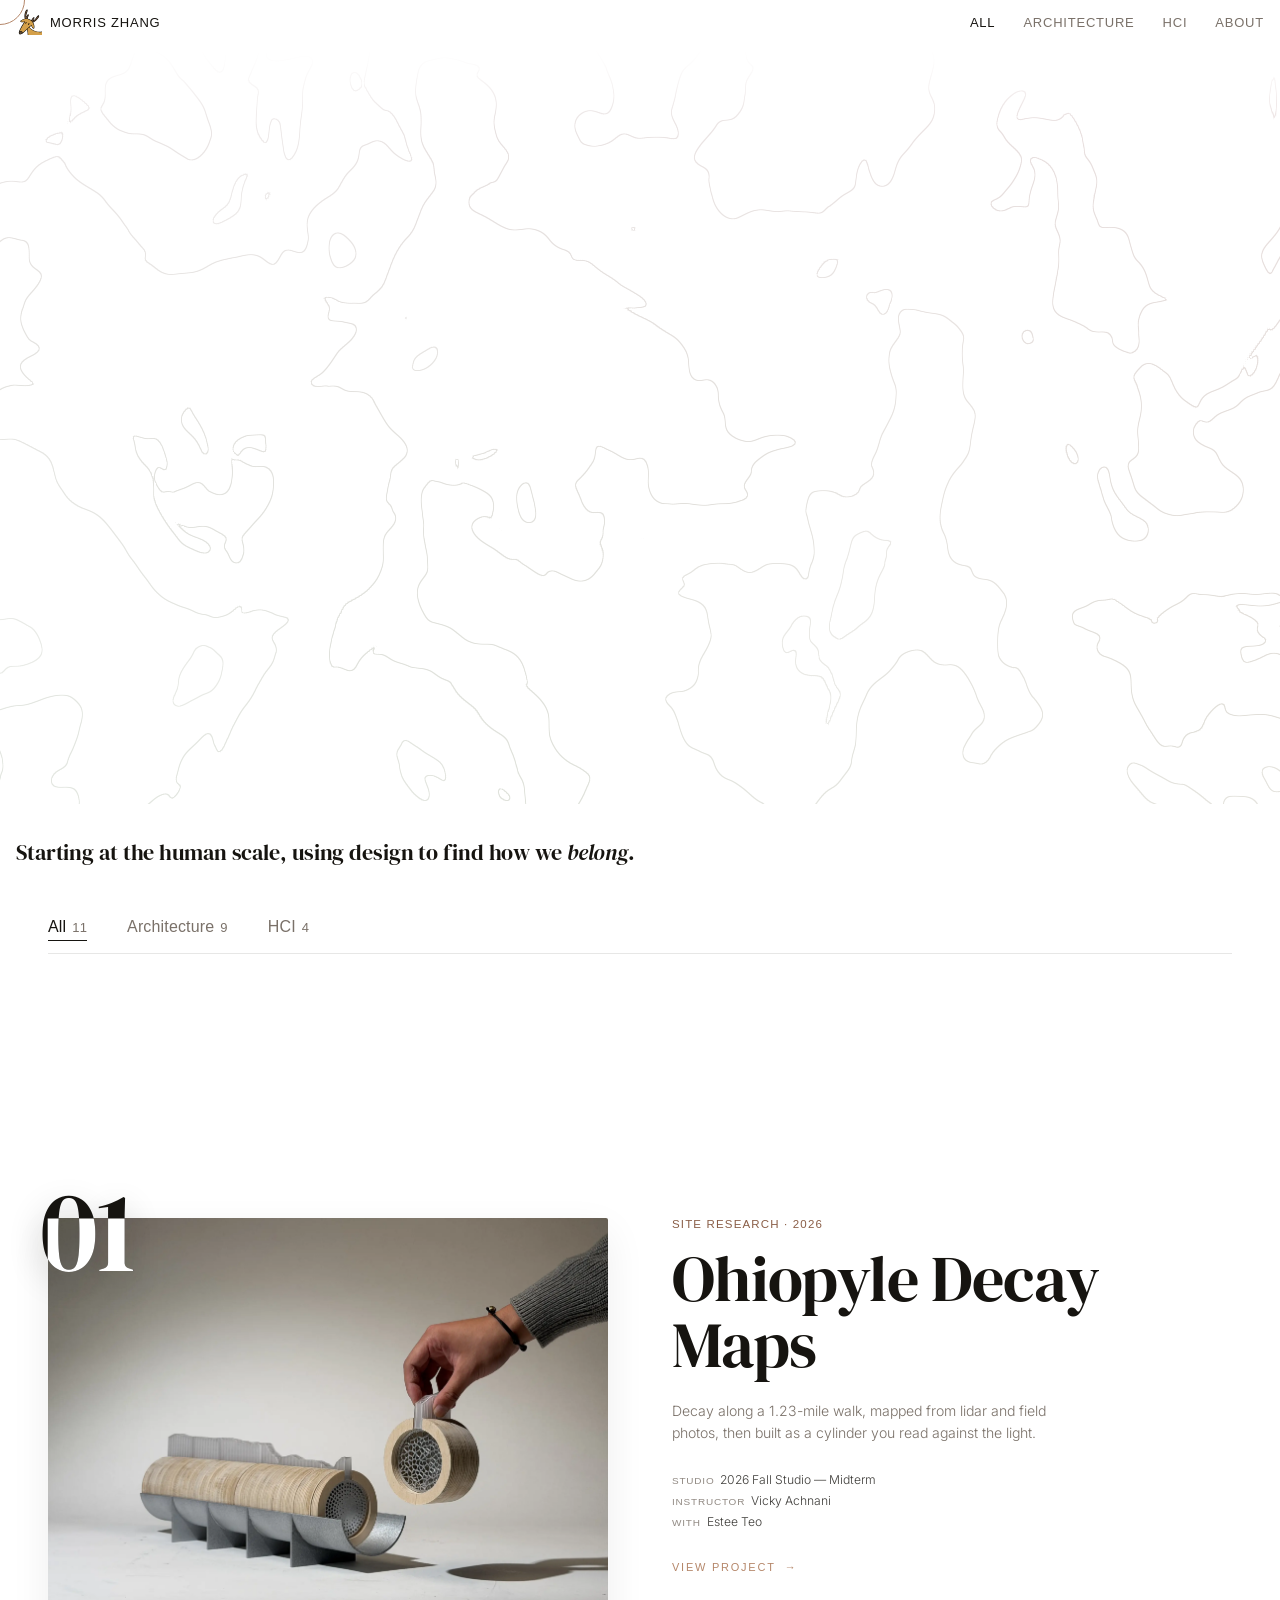
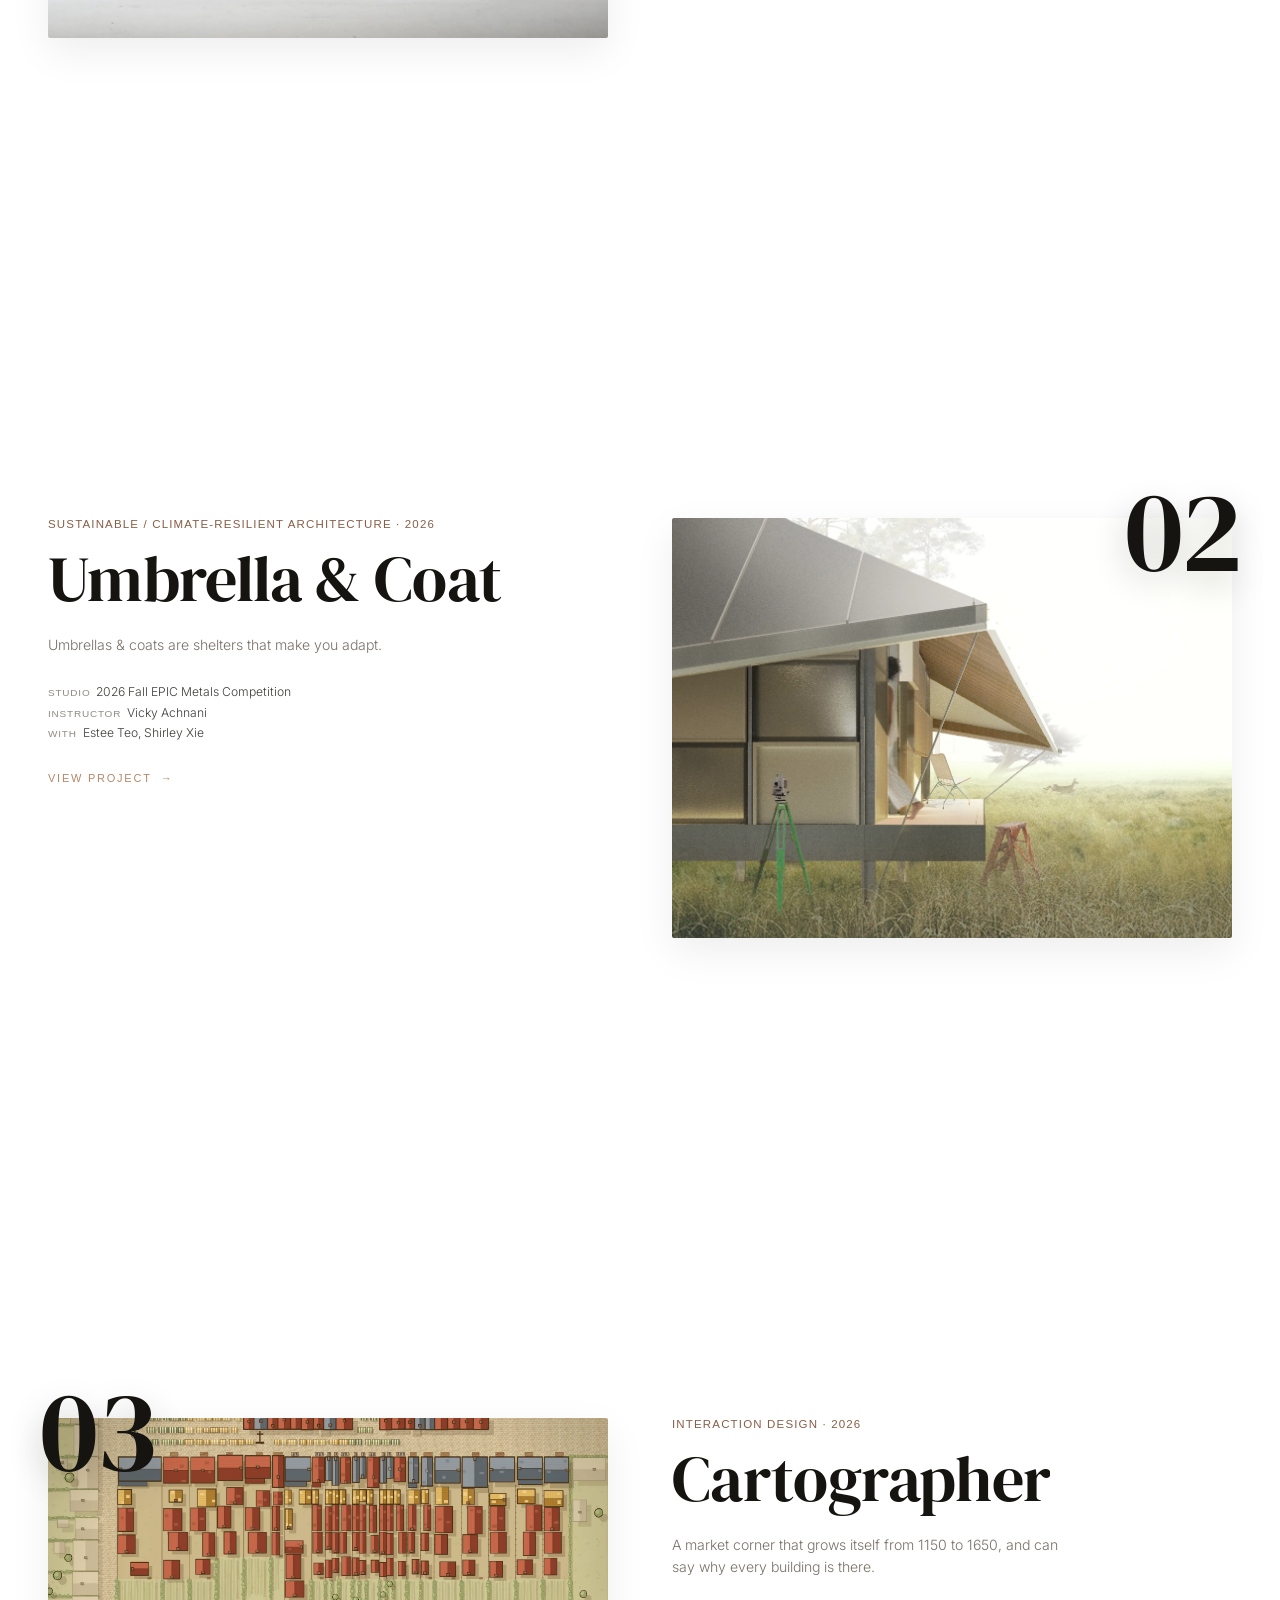
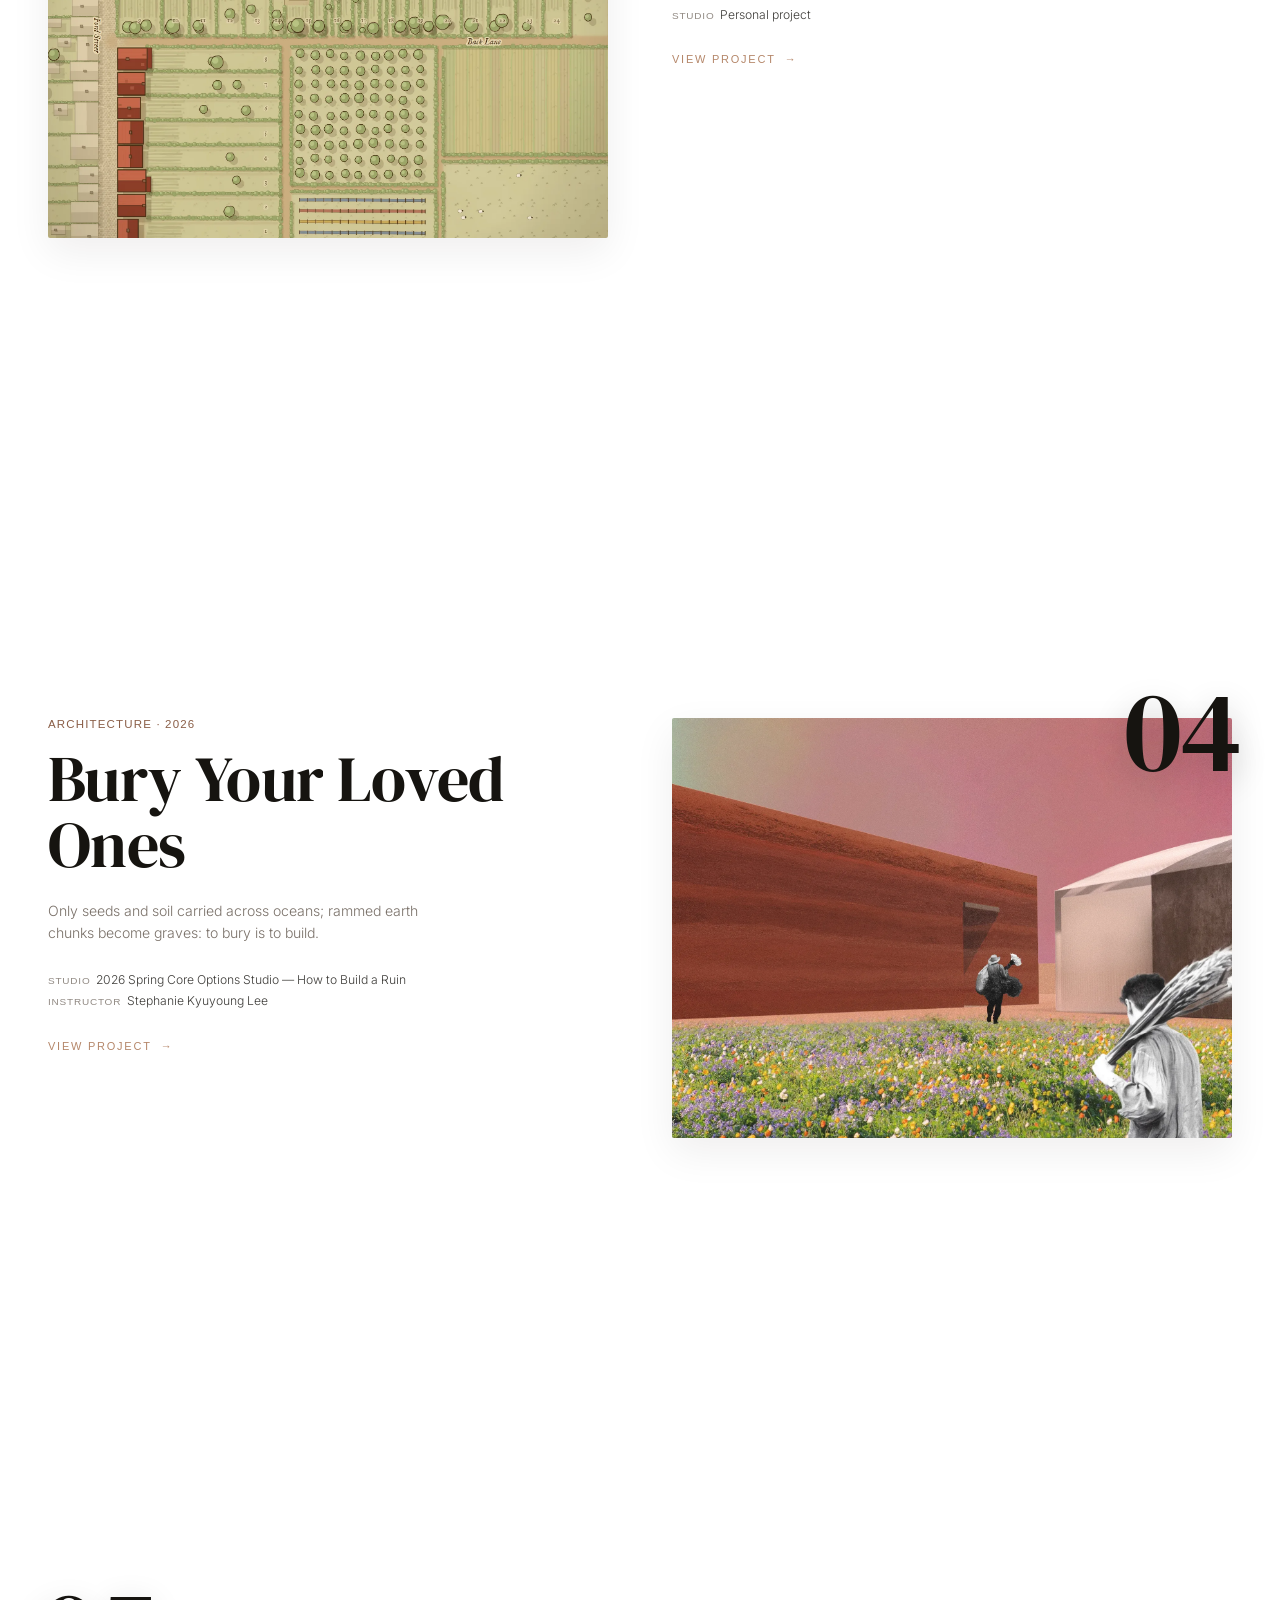
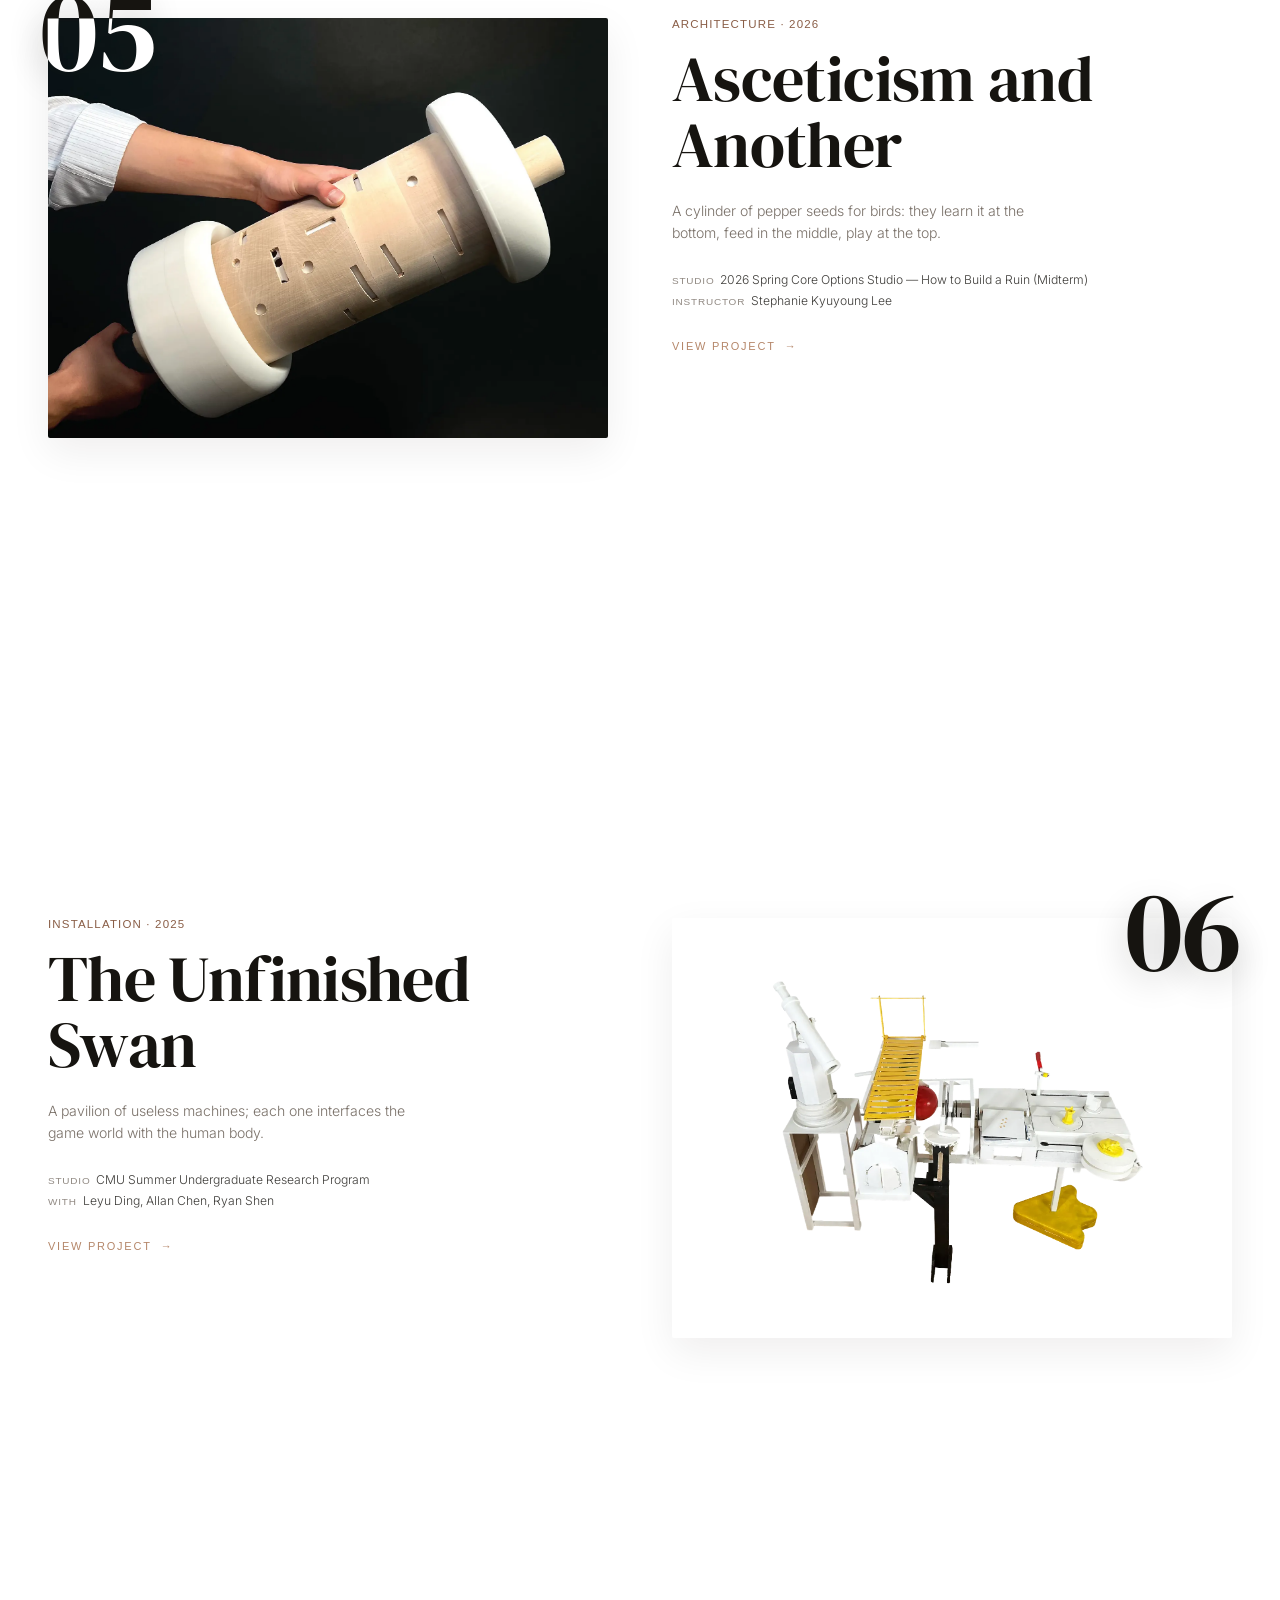
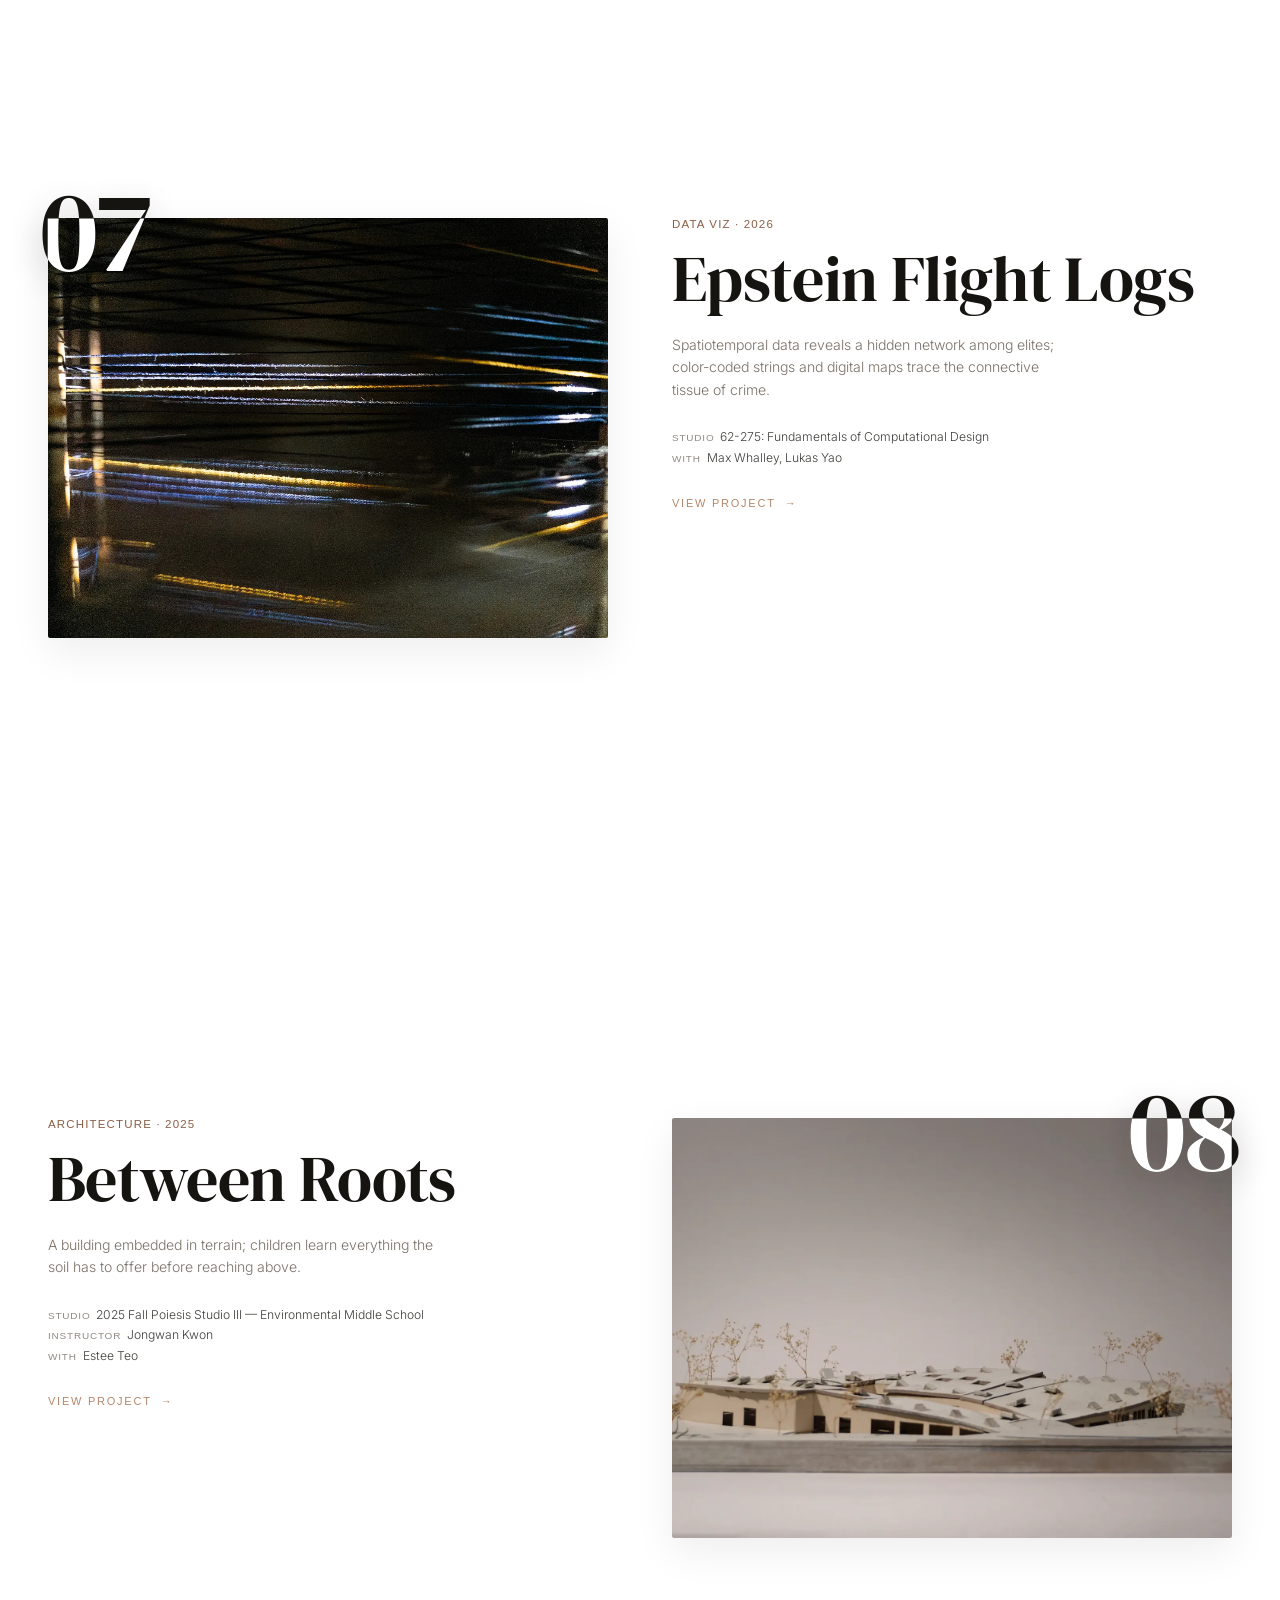
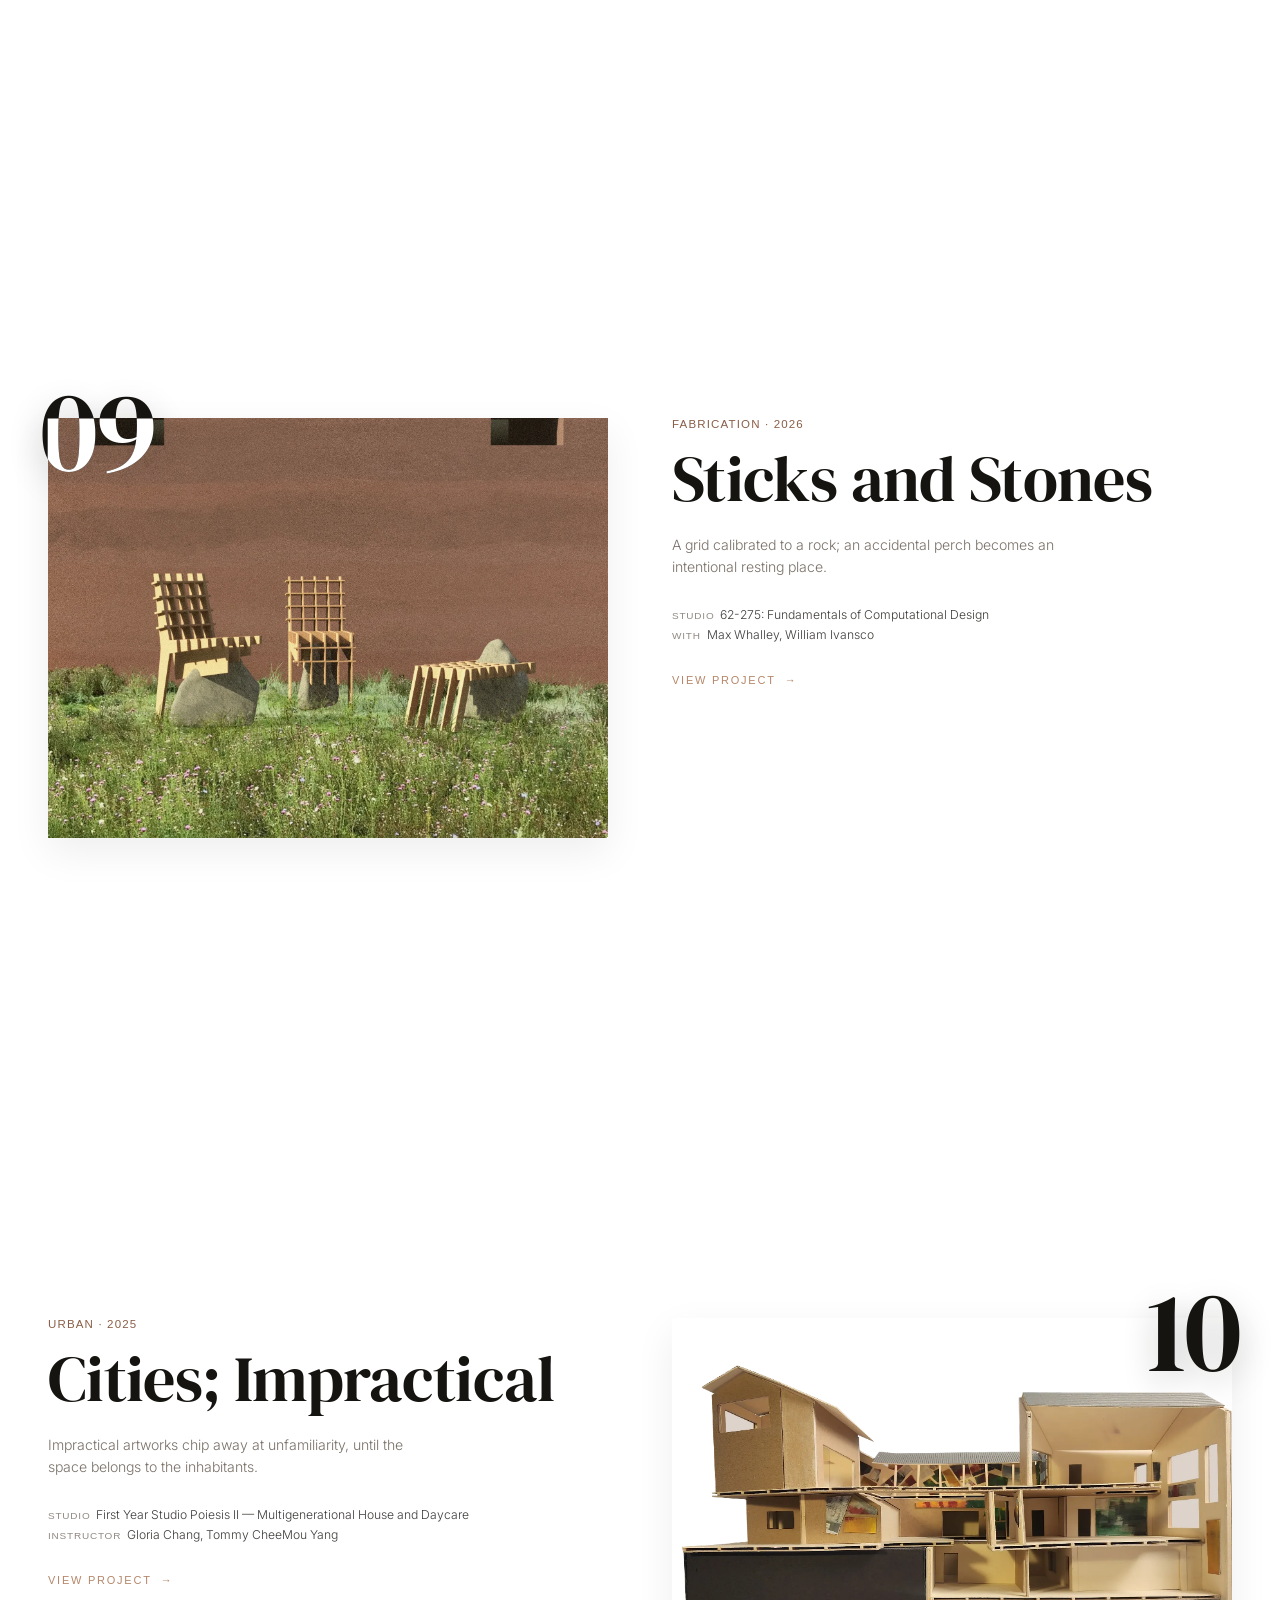
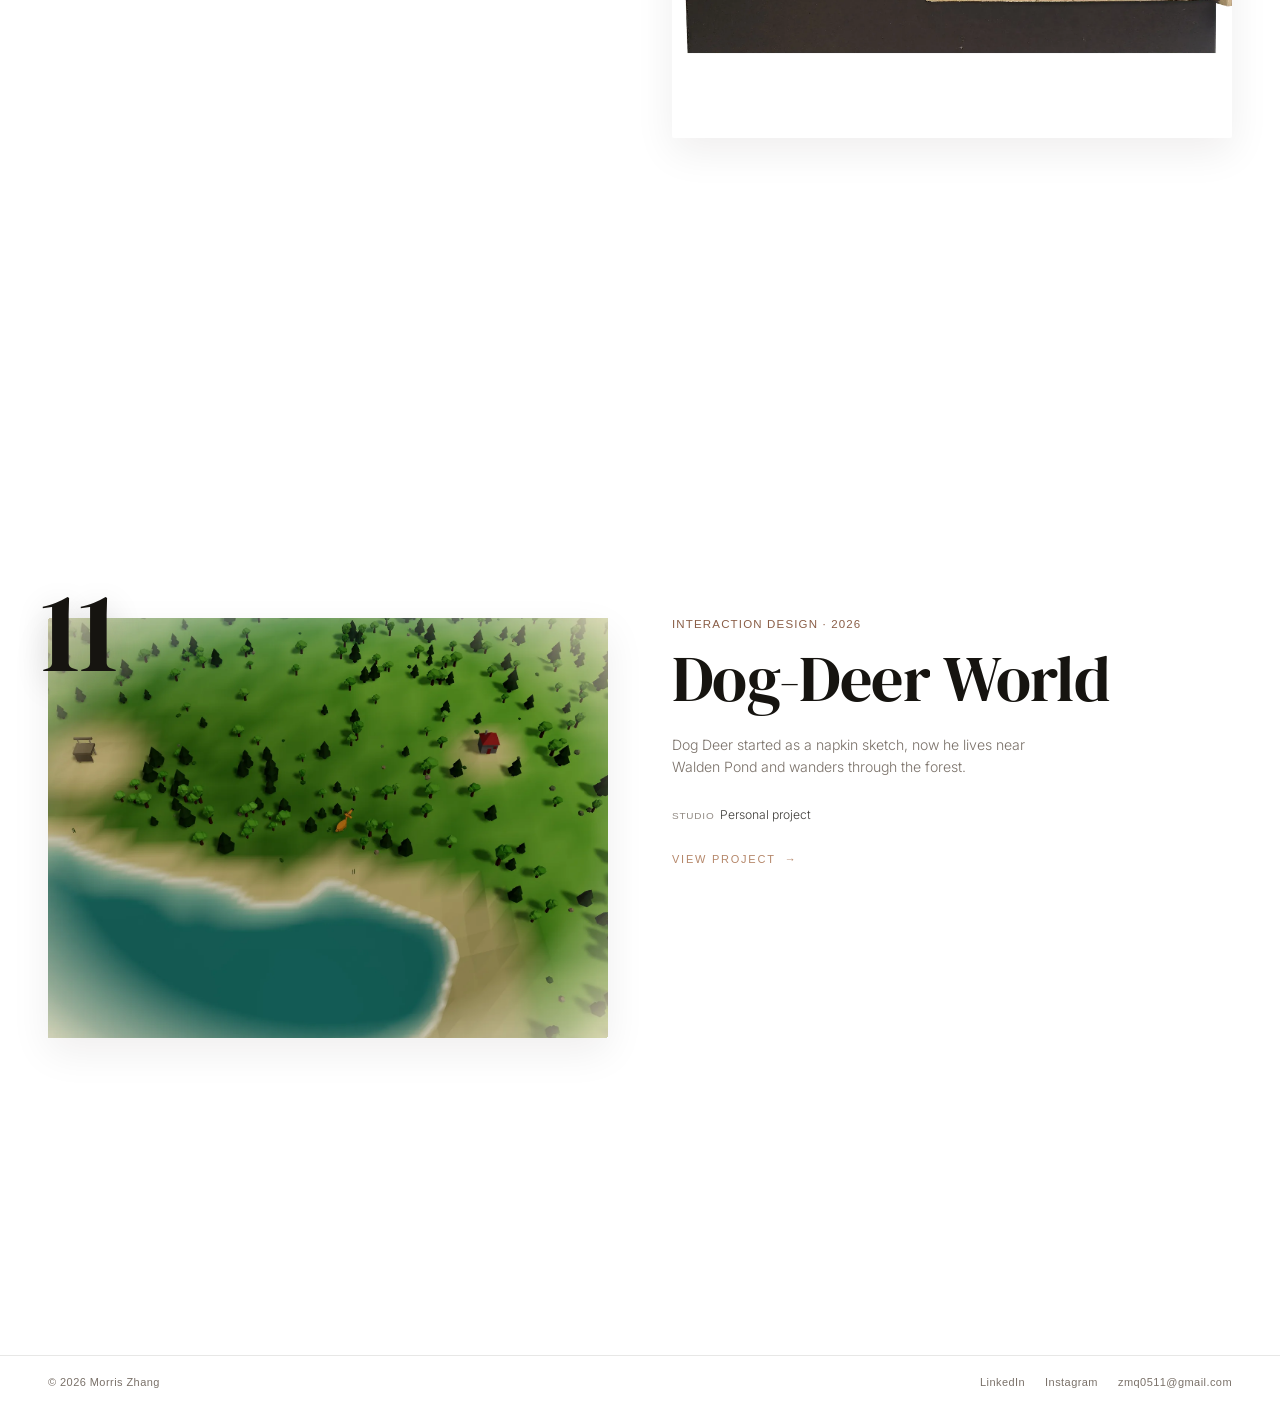
==== commit ff51419d: "Homepage tabs: All / Architecture / HCI, plus Dog-Deer World card - Tag every project (arch / hci); " ====
--- a/index.html
+++ b/index.html
@@ -44,8 +44,8 @@
 }
 .nav-links { display:flex; gap:28px; align-items:center; }
 .nav-link {
-  font-family:var(--sans); font-size:11px; font-weight:400;
-  letter-spacing:.08em; text-transform:uppercase;
+  font-family:var(--sans); font-size:13px; font-weight:400;   /* 11px → 13px 2026-10-29 with the nav tabs (no UI text under 13px) */
+  letter-spacing:.06em; text-transform:uppercase;
   color:var(--muted); text-decoration:none; transition:color .2s; cursor:pointer;
 }
 .nav-link:hover { color:var(--fg); }
@@ -157,7 +157,29 @@
 .projects-section-label span {
   font-family:var(--sans); font-size:10px; color:var(--muted); font-weight:400; letter-spacing:.04em; text-transform:none;
 }
-.project-stream { display:block; }
+.project-stream { display:block; transition:opacity .15s ease; }
+.project-stream.tab-fading { opacity:0; }
+
+/* ── TABS ── All | Architecture | HCI. Bar under the hero (every width); the same
+   three in the nav on desktop only (phones use the bar). Readable size, no tiny caps. */
+.tab-bar {
+  display:flex; flex-wrap:nowrap; gap:clamp(20px,3.2vw,40px); align-items:baseline;
+  padding:14px 0 12px; margin-bottom:clamp(8px,2vw,24px);
+  border-bottom:1px solid var(--border);
+  scroll-margin-top:44px;
+}
+.tab-link {
+  font-family:var(--sans); font-size:16px; font-weight:400; letter-spacing:.01em;
+  color:var(--muted); text-decoration:none; cursor:pointer; white-space:nowrap;
+  padding:4px 0; border-bottom:1px solid transparent; transition:color .2s, border-color .2s;
+}
+.tab-link:hover { color:var(--fg); }
+.tab-link[aria-current="true"] { color:var(--fg); border-bottom-color:var(--fg); }
+.tab-count { font-size:13px; margin-left:6px; color:var(--muted); font-variant-numeric:tabular-nums; }
+.tab-link:focus-visible, .nav-tab:focus-visible { outline:1px solid var(--accent); outline-offset:4px; }
+.nav-tab[aria-current="true"] { color:var(--fg); }
+@media(max-width:640px) { .nav-tab { display:none; } }
+.sr-only { position:absolute; width:1px; height:1px; padding:0; margin:-1px; overflow:hidden; clip:rect(0 0 0 0); white-space:nowrap; border:0; }
 
 /* ── PROJECT INDEX — cinematic pinned scenes (GSAP/ScrollTrigger, native scroll) ── */
 .project-scene {
@@ -713,6 +735,9 @@
 <nav>
   <a class="nav-name" data-page="home" id="nav-home" aria-label="Morris Zhang, home"><span class="nav-name-txt">Morris Zhang</span></a>
   <div class="nav-links">
+    <a class="nav-link nav-tab" href="#all" data-tab="all">All</a>
+    <a class="nav-link nav-tab" href="#architecture" data-tab="architecture">Architecture</a>
+    <a class="nav-link nav-tab" href="#hci" data-tab="hci">HCI</a>
     <a class="nav-link" data-page="about">About</a>
   </div>
 </nav>
@@ -730,6 +755,13 @@
   </section>
 
   <section class="projects-section">
+    <!-- tab state (aria-current, counts, live text) is set at runtime by setTab/markTabs, never saved into the file -->
+    <div class="tab-bar" id="tab-bar" aria-label="Show projects">
+      <a class="tab-link" href="#all" data-tab="all">All<span class="tab-count"></span></a>
+      <a class="tab-link" href="#architecture" data-tab="architecture">Architecture<span class="tab-count"></span></a>
+      <a class="tab-link" href="#hci" data-tab="hci">HCI<span class="tab-count"></span></a>
+    </div>
+    <p class="sr-only" id="tab-live" aria-live="polite"></p>
     <div class="project-stream" id="project-stream"></div>
   </section>
 
@@ -1567,6 +1599,8 @@
     "color2": "#343538",
     "wide": false,
     "page": "project-ohiopyle",
+    "tags": ["arch", "hci"],
+    "hciOrder": 4,
     "numOnDark": true,
     "imgs": [
       "url(\"portfolioInformationForClaude/web-images/Ohiopyle%20Decay%20Maps/IMG_3140.webp\")",
@@ -1587,6 +1621,7 @@
     "color2": "#3A3E36",
     "wide": true,
     "page": "project-umbrella",
+    "tags": ["arch"],
     "imgs": [
       "url(\"portfolioInformationForClaude/web-images/Umbrella%20and%20Coat/exteriorRender.webp\")",
       "url(\"portfolioInformationForClaude/web-images/Umbrella%20and%20Coat/P9260465.webp\")",
@@ -1606,6 +1641,8 @@
     "color2": "#4A2213",
     "wide": false,
     "page": "project-cartographer",
+    "tags": ["hci"],
+    "hciOrder": 1,
     "href": "cartographer/",
     "imgs": [
       "url(\"portfolioInformationForClaude/web-images/Cartographer/map-1650.webp\")",
@@ -1626,6 +1663,7 @@
     "color2": "#3D1E0F",
     "wide": true,
     "page": "project-bury",
+    "tags": ["arch"],
     "imgs": [
       "url(\"portfolioInformationForClaude/web-images/Bury%20Your%20Loved%20Ones/fromCemetery%20copy.webp\")",
       "url(\"portfolioInformationForClaude/web-images/Bury%20Your%20Loved%20Ones/DSC_0977.webp\")",
@@ -1645,6 +1683,7 @@
     "color2": "#4A1C17",
     "wide": false,
     "page": "project-asceticism",
+    "tags": ["arch"],
     "numOnDark": true,
     "imgs": [
       "url(\"portfolioInformationForClaude/web-images/Asceticism%20and%20Another/objectHeld.webp\")",
@@ -1665,6 +1704,7 @@
     "color2": "#3A4850",
     "wide": false,
     "page": "project-swan",
+    "tags": ["arch"],
     "imgs": [
       "url(\"portfolioInformationForClaude/web-images/embedded/emb-3.webp\")",
       "url(\"portfolioInformationForClaude/web-images/unfinished%20Swan/IMG_9549.webp\")",
@@ -1684,6 +1724,8 @@
     "color2": "#3D2B1A",
     "wide": false,
     "page": "project-epstein",
+    "tags": ["hci", "arch"],
+    "hciOrder": 2,
     "numOnDark": true,
     "imgs": [
       "url(\"portfolioInformationForClaude/web-images/Epstein%20List/APC_2049.webp\")",
@@ -1704,6 +1746,7 @@
     "color2": "#8AAE70",
     "wide": true,
     "page": "project-roots",
+    "tags": ["arch"],
     "numOnDark": true,
     "imgs": [
       "url(\"portfolioInformationForClaude/web-images/Between%20Roots/DSC03841.webp\")",
@@ -1724,6 +1767,7 @@
     "color2": "#3D3850",
     "wide": false,
     "page": "project-stones",
+    "tags": ["arch"],
     "numOnDark": true,
     "imgs": [
       "url(\"portfolioInformationForClaude/web-images/Sticks%20and%20Stones/chairRenderFinal.webp\")",
@@ -1744,19 +1788,66 @@
     "color2": "#4A3C2E",
     "wide": false,
     "page": "project-cities",
+    "tags": ["arch"],
     "imgs": [
       "url(\"portfolioInformationForClaude/web-images/Cities%3B%20Impractical/20250501_172217.webp\")",
       "url(\"portfolioInformationForClaude/web-images/Cities%3B%20Impractical/20250501_165612.webp\")",
       "url(\"portfolioInformationForClaude/web-images/Cities%3B%20Impractical/20250501_172833.webp\")"
     ]
+  },
+  {
+    "id": "dogdeer",
+    "title": "Dog-Deer World",
+    "desc": "Dog Deer started as a napkin sketch, now he lives near Walden Pond and wanders through the forest.",
+    "year": "2026",
+    "studio": "Personal project",
+    "instructor": null,
+    "collaborators": null,
+    "discipline": "Interaction Design",
+    "color1": "#C9D3A6",
+    "color2": "#2E4630",
+    "wide": false,
+    "page": "project-dogdeer",
+    "tags": ["hci"],
+    "hciOrder": 3,
+    "href": "dogdeer-world.html",
+    "imgs": [
+      "url(\"portfolioInformationForClaude/web-images/Dog-Deer%20World/summer.webp\")",
+      "url(\"portfolioInformationForClaude/web-images/Dog-Deer%20World/autumn.webp\")",
+      "url(\"portfolioInformationForClaude/web-images/Dog-Deer%20World/winter.webp\")"
+    ]
   }
 ];
 
-function buildProjectStream() {
+// list = the projects of one tab, in order. Card number and left/right side come from the
+// position in THIS list, so every tab reads 01..n and alternates cleanly.
+function buildProjectStream(list = PROJECTS) {
   const stream = document.getElementById('project-stream');
   stream.innerHTML = '';
-  PROJECTS.forEach((p, idx) => stream.appendChild(buildScene(p, idx)));
-}
+  list.forEach((p, idx) => stream.appendChild(buildScene(p, idx)));
+}
+
+// ── TABS: All | Architecture | HCI (2026-10-29, arch-hci-split-design.md) ──
+// Projects carry tags (a project can sit in both tabs). The tabs are links (#all,
+// #architecture, #hci); the current tab is runtime state only, written by setTab.
+const TAB_LABEL = { all: 'All', architecture: 'Architecture', hci: 'HCI' };
+const TAB_TAG = { architecture: 'arch', hci: 'hci' };
+let currentTab = 'all';
+let _drawnTab = null;          // tab the stream was last drawn for
+let _navTab = null;            // tab the nav marks while a project page is open
+function normTab(hash) {       // '' / home / all → 'all'; architecture / hci → itself; anything else → null
+  const h = String(hash || '').replace(/^#/, '');
+  if (h === '' || h === 'home' || h === 'all') return 'all';
+  return TAB_TAG[h] ? h : null;
+}
+function listFor(tab) {
+  if (tab === 'all' || !TAB_TAG[tab]) return PROJECTS.slice();
+  const list = PROJECTS.filter(p => (p.tags || []).includes(TAB_TAG[tab]));
+  // the HCI tab leads with a live project; a future HCI entry with no hciOrder sorts last
+  if (tab === 'hci') list.sort((a, b) => (a.hciOrder || 99) - (b.hciOrder || 99));
+  return list;
+}
+function tabHash(tab) { return '#' + (tab === 'all' ? 'home' : tab); }   // URL for the home entry under a page
 
 function escapeHTML(s) {
   return String(s).replace(/[&<>"]/g, c => ({ '&':'&amp;','<':'&lt;','>':'&gt;','"':'&quot;' }[c]));
@@ -2119,7 +2210,7 @@
 // scrolling smoothly regardless of main-thread load. ScrollTrigger works
 // natively with no bridge (it attaches its own scroll listener to the document).
 let indexMM = null;
-const revealedScenes = new Set();   // scene indices already revealed this session — survives home/project nav so text never re-hides
+const revealedScenes = new Set();   // project ids already revealed this session — survives home/project nav AND tab redraws so text never re-hides
 
 function prefersReducedMotion() {
   return window.matchMedia && window.matchMedia('(prefers-reduced-motion: reduce)').matches;
@@ -2145,8 +2236,9 @@
       const pidEl  = scene.querySelector('[data-pid]');
       const proj   = pidEl ? PROJECTS.find(p => p.id === pidEl.dataset.pid) : null;
       const REVEAL_DUR = 0.9;
-
-      if (revealedScenes.has(i)) {
+      const sid = scene.dataset.pid;
+
+      if (revealedScenes.has(sid)) {
         // already revealed earlier this session — jump straight to the final state, no scroll
         // gate at all, so returning home from a project page never re-hides the text/image.
         gsap.set(media,  { clipPath: 'inset(0% 0% 0% 0%)' });
@@ -2158,7 +2250,7 @@
         // scroll-up (no pin, no scrub) — `once:true` also self-kills the trigger after firing.
         const numEl = scene.querySelector('.scene-num-float');
         gsap.timeline({
-          scrollTrigger: { trigger: scene, start: 'top 78%', once: true, onEnter: () => revealedScenes.add(i) },
+          scrollTrigger: { trigger: scene, start: 'top 78%', once: true, onEnter: () => revealedScenes.add(sid) },
           onUpdate: () => { if (numEl && numEl._split) numEl._split(); }   // two-tone number follows the reveal clip
         })
           .fromTo(media,  { clipPath: 'inset(10% 12% 10% 12%)' }, { clipPath: 'inset(0% 0% 0% 0%)', duration: REVEAL_DUR, ease: 'power2.out' }, 0)
@@ -3292,6 +3384,12 @@
   activeEls.forEach(function(el){ el.classList.remove('active'); });
   if (homeEl) homeEl.classList.add('active');
   document.documentElement.style.backgroundColor = '';   // don't bake a runtime home wash into the export
+  // tab state is runtime-only too: aria-current, counts and the live text are rebuilt at load
+  markTabs(null);
+  const tabCounts = Array.from(document.querySelectorAll('#tab-bar .tab-count')).map(c => { const t = c.textContent; c.textContent = ''; return t; });
+  const tabLive = document.getElementById('tab-live');
+  const tabLiveText = tabLive ? tabLive.textContent : '';
+  if (tabLive) tabLive.textContent = '';
   // outerHTML omits the doctype — prepend it so downloads stay in standards mode
   // (no doctype = quirks mode = body becomes the scroller, which breaks ScrollTrigger's scroll tracking)
   let html = '<!DOCTYPE html>\n' + document.documentElement.outerHTML;
@@ -3302,6 +3400,10 @@
   if (homeEl) homeEl.classList.remove('active');
   activeEls.forEach(function(el){ el.classList.add('active'); });
   stream.innerHTML = savedStream;
+  document.querySelectorAll('#tab-bar .tab-count').forEach((c, i) => { c.textContent = tabCounts[i] || ''; });
+  if (tabLive) tabLive.textContent = tabLiveText;
+  const activePage = document.querySelector('.page.active');
+  markTabs(!activePage || activePage.id === 'home' ? currentTab : activePage.id.indexOf('project-') === 0 ? (_navTab || firstTagTab(activePage.id)) : null);
   document.body.appendChild(panel); document.body.appendChild(trigger);
   // Sync PROJECTS imgs (runtime mutations aren't reflected in the <script> source text)
   html = html.replace(
@@ -3573,28 +3675,140 @@
 // pages replaces the top entry instead of stacking; going home in-page steps
 // the browser back rather than pushing a second home entry.
 let _selfBackAt = 0;   // when navigateTo itself called history.back() (its popstate is ignored)
+// The home entry carries the current tab (#hci, #architecture; All = #home), so Back
+// from a project returns to the tab it was opened from.
 function syncHistory(pageId) {
   const onPushedPage = !!(history.state && history.state.ddwPage);
   if (pageId === 'home') {
     // On a pushed page, navigateTo has already stepped back to the home entry
     // (that back may still be landing) — writing now would clobber the page entry.
-    if (!onPushedPage) history.replaceState(null, '', '#home');
+    if (!onPushedPage && normTab(location.hash) !== currentTab) history.replaceState(null, '', tabHash(currentTab));
   } else if (onPushedPage) {
     history.replaceState({ ddwPage: true }, '', '#' + pageId);
   } else {
     // Arriving from home — or opening a project link / reloading directly — make
-    // the entry underneath home, then push this page on top of it.
-    history.replaceState(null, '', '#home');
+    // the entry underneath home (with its tab), then push this page on top of it.
+    history.replaceState(null, '', tabHash(currentTab));
     history.pushState({ ddwPage: true }, '', '#' + pageId);
   }
 }
 window.addEventListener('popstate', () => {
-  if (Date.now() - _selfBackAt < 1000 && location.hash === '#home') { _selfBackAt = 0; return; }   // our own step back — its transition is already running
+  if (Date.now() - _selfBackAt < 1000 && normTab(location.hash)) {
+    // our own step back to the home entry — its transition is already running. If a nav
+    // tab started it, the entry still names the old tab: rewrite it to the chosen one.
+    _selfBackAt = 0;
+    if (normTab(location.hash) !== currentTab) history.replaceState(history.state, '', '#' + currentTab);
+    return;
+  }
   const id = location.hash.slice(1);
+  if (externalHref(id)) { navigateTo(id, { fromHistory: true }); return; }
+  const tab = normTab(id);
+  if (tab) {
+    const home = document.getElementById('home');
+    if (home && home.classList.contains('active')) { if (tab !== currentTab) setTab(tab, { land: true, fromHistory: true }); return; }
+    currentTab = tab;                       // swapPage('home') redraws the stream for it
+    navigateTo('home', { fromHistory: true });
+    return;
+  }
   const target = document.getElementById(id);
-  if (externalHref(id)) { navigateTo(id, { fromHistory: true }); return; }
   navigateTo(target && target.classList.contains('page') ? id : 'home', { fromHistory: true });
 });
+
+// ── TAB CONTROLLER ── setTab is the only writer of currentTab + the tab hash.
+let _pendingLand = false;      // the next home swap lands with the tab bar at the top
+let _homeReturn = null;        // {tab, y} saved when leaving home, restored on the way back
+const RETURN_KEY = 'home_return';
+function readReturnStore() { try { return JSON.parse(sessionStorage.getItem(RETURN_KEY) || 'null'); } catch (e) { return null; } }
+function clearReturnStore() { try { sessionStorage.removeItem(RETURN_KEY); } catch (e) {} }
+function saveReturn() {
+  _homeReturn = { tab: currentTab, y: Math.round(window.scrollY) };
+  _navTab = currentTab;
+  try { sessionStorage.setItem(RETURN_KEY, JSON.stringify(_homeReturn)); } catch (e) {}   // private mode: memory copy still works in-page
+}
+// Where home opens on a swap back: tab bar at top (nav tab), the saved spot (Back), or the top.
+function takeHomeTarget() {
+  if (_pendingLand) { _pendingLand = false; _homeReturn = null; clearReturnStore(); return 'land'; }
+  const r = _homeReturn || readReturnStore();
+  _homeReturn = null; clearReturnStore();
+  return (r && r.tab === currentTab) ? r.y : 0;
+}
+window.addEventListener('pageshow', e => { if (e.persisted) { _homeReturn = null; clearReturnStore(); } });   // bfcache: page is intact as left
+
+function markTabs(tab) {       // null clears (About)
+  document.querySelectorAll('[data-tab]').forEach(a => {
+    if (a.dataset.tab === tab) a.setAttribute('aria-current', 'true'); else a.removeAttribute('aria-current');
+  });
+}
+function fillTabCounts() {     // derived from tags, never typed
+  document.querySelectorAll('#tab-bar [data-tab]').forEach(a => {
+    const c = a.querySelector('.tab-count');
+    if (c) c.textContent = listFor(a.dataset.tab).length;
+  });
+}
+function firstTagTab(pageId) {  // direct link to a project: the nav marks its first tag
+  const p = PROJECTS.find(q => q.page === pageId);
+  const t = p && p.tags && p.tags[0];
+  return t === 'arch' ? 'architecture' : t === 'hci' ? 'hci' : 'all';
+}
+function landingY() {
+  const bar = document.getElementById('tab-bar');
+  const nav = document.querySelector('nav');
+  if (!bar) return 0;
+  return Math.max(0, Math.round(bar.getBoundingClientRect().top + window.scrollY - (nav ? nav.offsetHeight : 44)));
+}
+function scrollInstant(y) { window.scrollTo({ top: y, left: 0, behavior: 'instant' }); }
+function drawStream(tab) {
+  // release any card <video> decoders before the DOM is replaced (iOS caps them)
+  document.querySelectorAll('#project-stream video').forEach(v => { try { v.pause(); v.removeAttribute('src'); v.load(); } catch (e) {} });
+  killProjectIndex();
+  buildProjectStream(listFor(tab));
+  _drawnTab = tab;
+}
+function setTab(tab, opts) {
+  opts = opts || {};
+  if (!TAB_LABEL[tab]) tab = 'all';
+  const home = document.getElementById('home');
+  currentTab = tab;
+  markTabs(tab);
+  if (!(home && home.classList.contains('active'))) {
+    // nav tab from a project or About: go home (steps back, no extra entry); the swap redraws + lands
+    _pendingLand = !!opts.land;
+    navigateTo('home');
+    return;
+  }
+  if (!opts.fromHistory) history.replaceState(history.state, '', '#' + tab);
+  const live = document.getElementById('tab-live');
+  if (live) live.textContent = TAB_LABEL[tab] + ', ' + listFor(tab).length + ' projects';
+  const stream = document.getElementById('project-stream');
+  const apply = () => {
+    if (_drawnTab !== tab) {
+      drawStream(tab);
+      initProjectIndex();
+      if (window.ScrollTrigger) ScrollTrigger.refresh();
+      splitAllNums();
+    }
+    if (opts.land) scrollInstant(landingY());
+    // ScrollTrigger puts the old scroll spot back around its refresh (same as in swapPage),
+    // so re-assert the landing after it. Timers, not rAF: rAF stalls in a background tab
+    // and would leave the list faded out.
+    setTimeout(() => {
+      if (window.ScrollTrigger) ScrollTrigger.refresh();
+      if (opts.land) scrollInstant(landingY());
+      stream.classList.remove('tab-fading');
+    }, 90);
+  };
+  if (prefersReducedMotion() || _drawnTab === tab) { apply(); return; }
+  stream.classList.add('tab-fading');                      // crossfade: 0.15 s out, redraw, 0.15 s in
+  setTimeout(apply, 150);
+}
+// Project page hero number = the number on the card that opened it (per tab);
+// nav buttons and direct links show the All-tab number.
+function setHeroNum(pageId, n) {
+  const el = document.querySelector('#' + pageId + ' .project-hero-num');
+  if (!el) return;
+  const idx = PROJECTS.findIndex(p => p.page === pageId);
+  el.textContent = n || String(idx + 1).padStart(2, '0');
+}
 
 // A project whose page is a separate web page (PROJECTS[].href, e.g. Cartographer's app) is opened there
 // instead of swapping to an in-page .page. Covers cards, nav buttons, the hash on load and Back/Forward.
@@ -3604,10 +3818,19 @@
 }
 
 function navigateTo(pageId, opts) {
+  const leaving = document.querySelector('.page.active');
+  // tab + scroll spot, for Back (in-page or from an external page). Not on a direct project
+  // link at load: home is only marked active in the HTML there, the visitor never saw it.
+  if (leaving && leaving.id === 'home' && pageId !== 'home' && !(opts && opts.direct)) saveReturn();
   const ext = externalHref(pageId);
   if (ext) { if (opts && opts.fromHistory) location.replace(ext); else location.href = ext; return; }
   const current = document.querySelector('.page.active');
-  if (current && current.id === pageId) return;
+  if (current && current.id === pageId) {
+    // the name link while already home (e.g. after a #hci landing): back up to the hero, tab kept
+    if (pageId === 'home' && !(opts && opts.fromHistory)) window.scrollTo({ top: 0, behavior: prefersReducedMotion() ? 'instant' : 'smooth' });
+    return;
+  }
+  if (pageId.indexOf('project-') === 0) setHeroNum(pageId, opts && opts.numEl ? opts.numEl.textContent : null);
   const fromHistory = !!(opts && opts.fromHistory);
   if (pageId === 'home' && !fromHistory && history.state && history.state.ddwPage) {
     _selfBackAt = Date.now();
@@ -3674,26 +3897,33 @@
   const target = document.getElementById(pageId);
   if (target) {
     target.classList.add('active');
-    scrollToTop();
+    // home opens at the tab bar (nav tab), at the spot it was left (Back), or at the top
+    const homeTgt = pageId === 'home' ? takeHomeTarget() : 0;
+    const targetY = () => homeTgt === 'land' ? landingY() : homeTgt;
     syncHistory(pageId);
     if (pageId === 'home') {
       requestAnimationFrame(startHero);
       // Opened directly on a project/About (shared link, reload): the world hero
-      // was never set up at load — do it the first time home is shown.
-      if (!_homeHeroInited) { _homeHeroInited = true; ddwInit(); }
+      // was never set up at load — do it the first time home is shown
+      // (unless a #hci/#architecture landing deferred it until the hero is on screen).
+      if (!_homeHeroInited && !_ddwDeferred) { _homeHeroInited = true; ddwInit(); }
+      if (_drawnTab !== currentTab) drawStream(currentTab);   // a nav tab picked a different tab while away
+      markTabs(currentTab);
       initProjectIndex();                 // (re)build pin triggers against the now-visible home
     } else {
       killProjectIndex();                 // tear down index triggers while home is hidden
       document.documentElement.style.backgroundColor = PARCHMENT;   // drop any home wash
+      markTabs(pageId.indexOf('project-') === 0 ? (_navTab || firstTagTab(pageId)) : null);
       if (pageId.indexOf('project-') === 0) animateProjectEntry(pageId);
     }
+    scrollInstant(targetY());
     // ScrollTrigger must re-measure after the page swap (pages toggle display:none).
     // It SAVES AND RESTORES the current scroll position around a refresh (and around
     // pin revert/build) to avoid a visual jump — which, with native scroll, would
-    // undo the scrollToTop() above and leave the new page scrolled to the old page's
+    // undo the scroll above and leave the new page scrolled to the old page's
     // offset (Lenis used to mask this because its rAF loop re-enforced 0 every frame).
-    // So re-assert the top AFTER the refresh, not just before it.
-    setTimeout(() => { if (window.ScrollTrigger) ScrollTrigger.refresh(); scrollToTop(); }, 90);
+    // So re-assert the target AFTER the refresh, not just before it.
+    setTimeout(() => { if (window.ScrollTrigger) ScrollTrigger.refresh(); scrollInstant(targetY()); }, 90);
     setTimeout(initReveal, 60);
     target.querySelectorAll('.reveal').forEach((el, i) => {
       setTimeout(() => el.classList.add('in'), i * 80);
@@ -3957,10 +4187,30 @@
 if ('scrollRestoration' in history) history.scrollRestoration = 'manual';
 window.scrollTo(0, 0);
 let _homeHeroInited = false;   // ddwInit() has run (at load on home, or on first swap to home)
+let _ddwDeferred = false;      // a #hci/#architecture landing holds the world until the hero shows
+// Tab links land below the hero, so the world would download + compile off screen while the
+// visitor reads cards. Start it only once 10% of the hero band is actually on screen.
+// Call AFTER the landing scroll, so the observer's first check sees the hero gone.
+function deferWorld() {
+  const band = document.querySelector('#home .hero-band');
+  if (!band || !('IntersectionObserver' in window)) { _homeHeroInited = true; ddwInit(); return; }
+  _ddwDeferred = true;
+  const io = new IntersectionObserver(entries => {
+    if (!entries.some(e => e.isIntersecting && e.intersectionRatio >= 0.1)) return;
+    io.disconnect();
+    _ddwDeferred = false;
+    if (!_homeHeroInited) { _homeHeroInited = true; ddwInit(); }
+  }, { threshold: 0.1 });
+  io.observe(band);
+}
 document.addEventListener('DOMContentLoaded', () => {
   window.scrollTo(0, 0);
   runDeerBoot();   // boot loading screen — plays over whatever page/hero initializes underneath
-  buildProjectStream();
+  // parse the tab BEFORE the first build, so #hci draws its own list once
+  currentTab = normTab(location.hash) || 'all';
+  drawStream(currentTab);
+  fillTabCounts();
+  markTabs(currentTab);
   // inject the large hero numeral on each project page (mirrors the home scene number)
   document.querySelectorAll('.project-hero').forEach(hero => {
     const bgEl = hero.querySelector('.project-hero-bg');
@@ -3979,6 +4229,14 @@
     const el = e.target.closest('[data-page]');
     if (el) { e.preventDefault(); navigateTo(el.dataset.page); }
   });
+  // tab links (bar + desktop nav): plain left-click filters in place; modifier/middle
+  // clicks keep normal link behavior (open #hci in a new tab)
+  document.addEventListener('click', e => {
+    const a = e.target.closest('[data-tab]');
+    if (!a || e.button !== 0 || e.metaKey || e.ctrlKey || e.shiftKey || e.altKey) return;
+    e.preventDefault();
+    setTab(a.dataset.tab, { land: true });
+  });
 
   initCursor();
   initPixelFX();
@@ -3988,15 +4246,30 @@
   const hashPage = location.hash.slice(1);
   if (externalHref(hashPage)) { location.replace(externalHref(hashPage)); return; }   // old #project-cartographer links
   if (hashPage && hashPage !== 'home' && document.getElementById(hashPage)?.classList.contains('page')) {
-    navigateTo(hashPage);
+    navigateTo(hashPage, { direct: true });
   } else {
+    // Back from an external page (cartographer/, dogdeer-world.html) reloads this file:
+    // reopen at the saved spot when the browser says it's a Back/Forward and the tab
+    // matches. A fresh paste of #hci is a 'navigate' load → landing rule instead.
+    const navEntry = performance.getEntriesByType ? performance.getEntriesByType('navigation')[0] : null;
+    const saved = readReturnStore();
+    clearReturnStore();
+    const restoreY = (saved && navEntry && navEntry.type === 'back_forward' && saved.tab === currentTab) ? saved.y : null;
+    const tabLanding = currentTab !== 'all';      // #hci / #architecture
     startHero();
-    _homeHeroInited = true;
-    ddwInit();                            // decide + build the interactive world hero (desktop, or LITE on touch)
+    if (!tabLanding) {
+      _homeHeroInited = true;
+      ddwInit();                          // decide + build the interactive world hero (desktop, or LITE on touch)
+    }
     ddwIntroReveal();                     // hide seq now (synchronous) then cascade in — before first paint, no flash
     setTimeout(() => {
       initReveal();
       initProjectIndex();                 // build cinematic pin triggers on first load
+      if (restoreY !== null || tabLanding) {
+        if (window.ScrollTrigger) ScrollTrigger.refresh();
+        scrollInstant(restoreY !== null ? restoreY : landingY());   // under the boot veil
+      }
+      if (tabLanding) setTimeout(deferWorld, 30);   // a timer, not rAF: rAF stalls in a background tab and would strand the world
     }, 80);
   }
 });
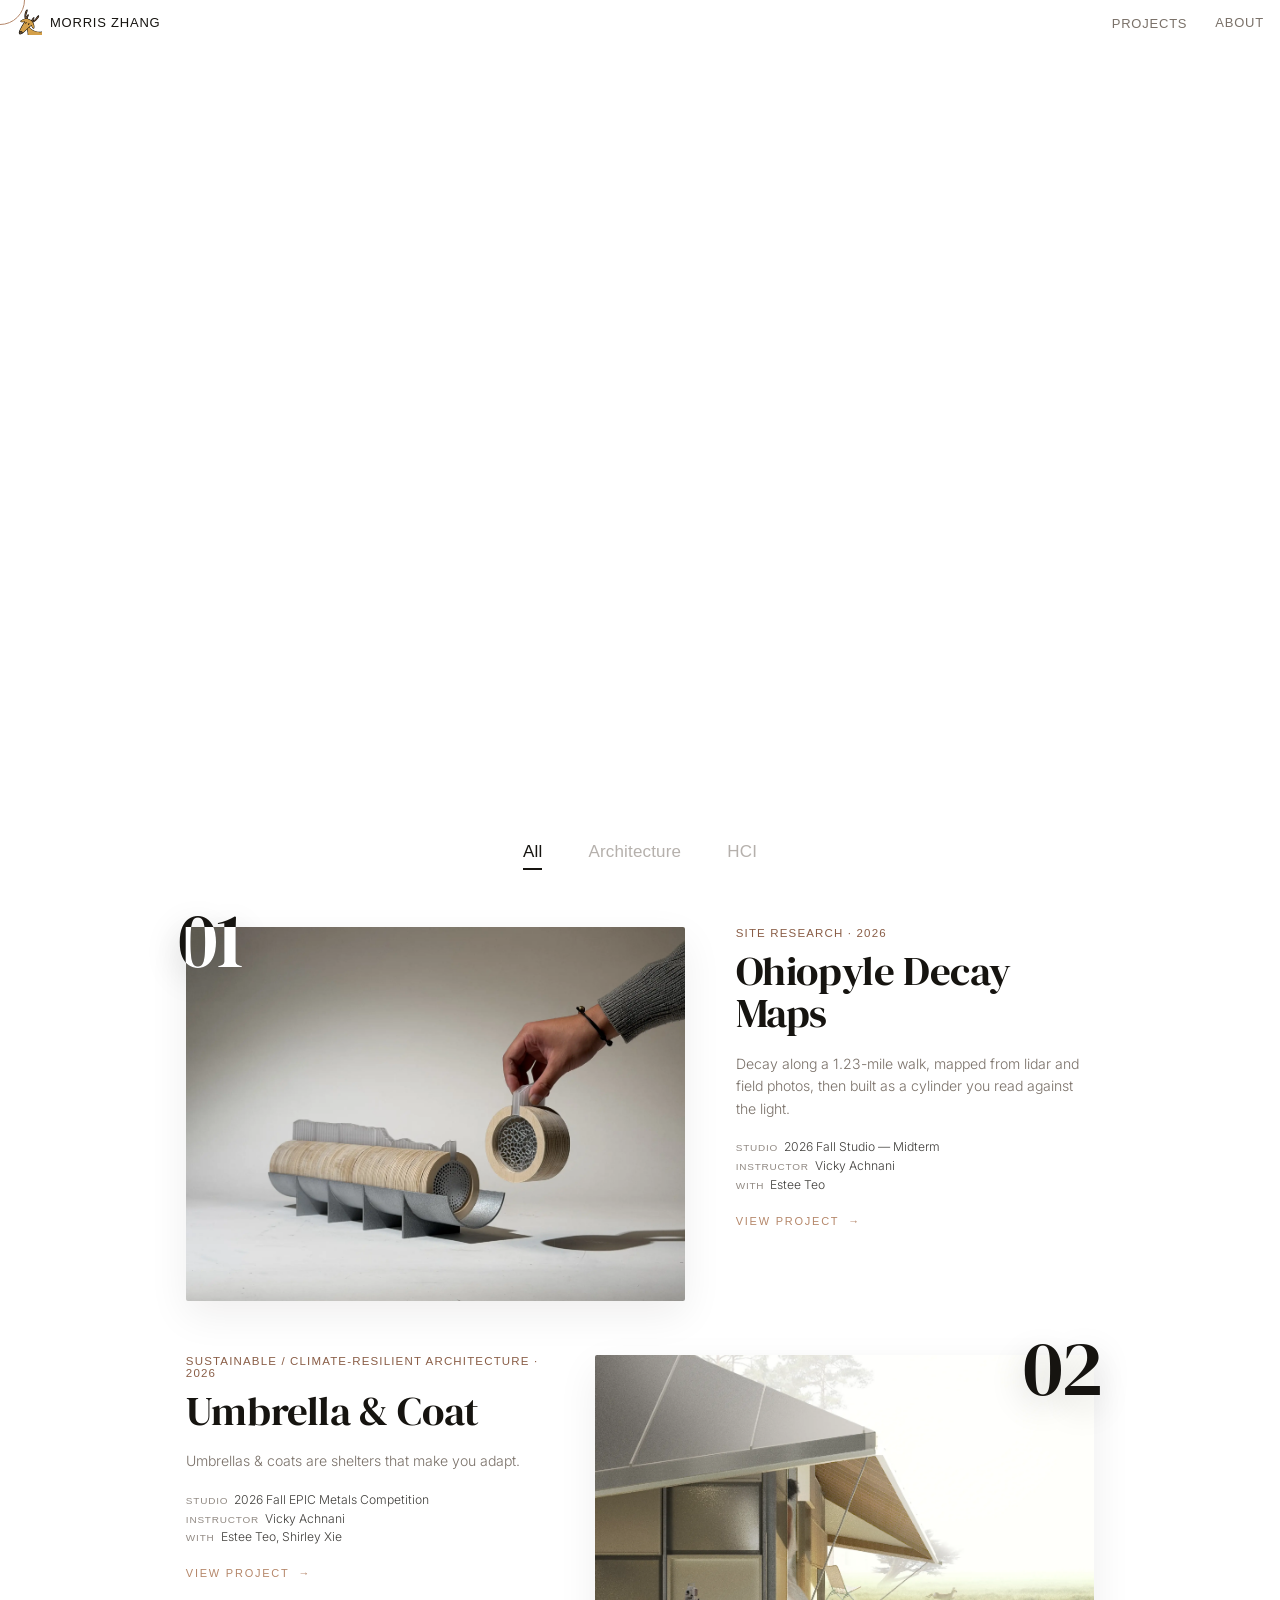
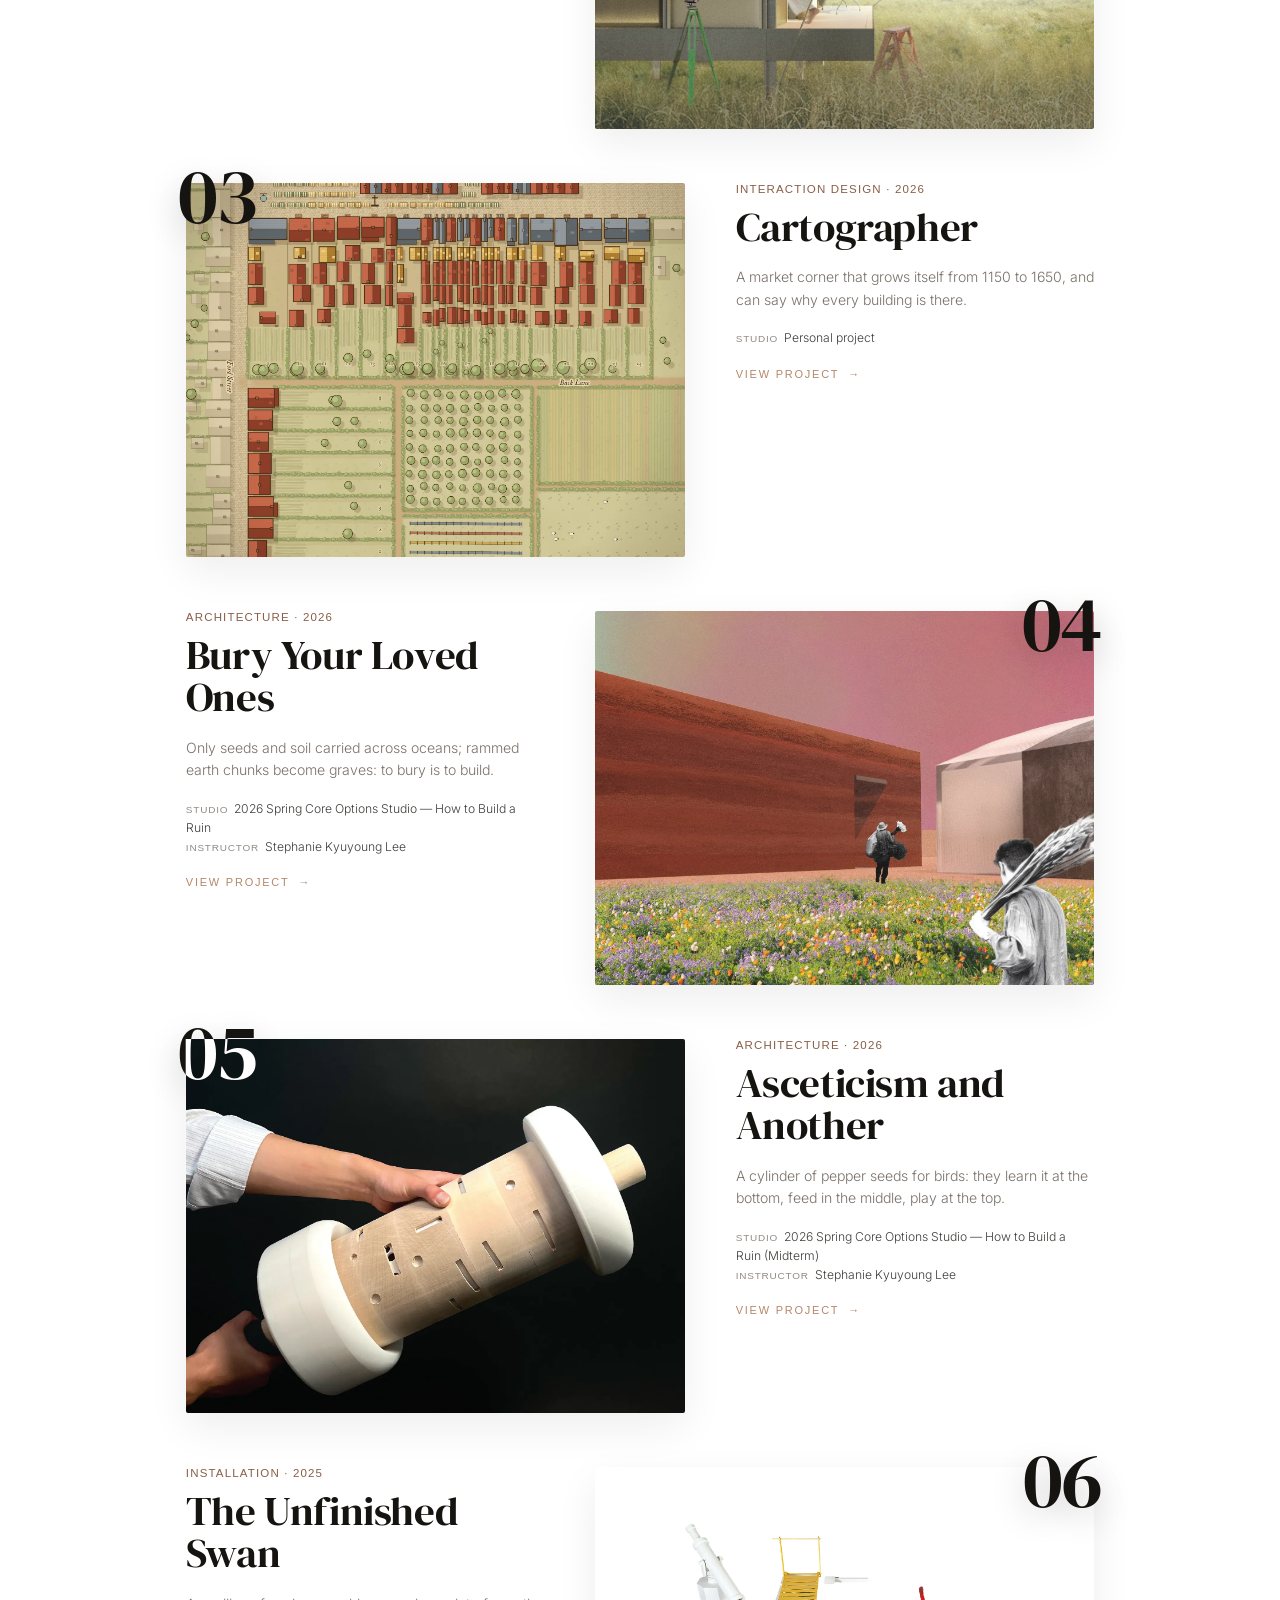
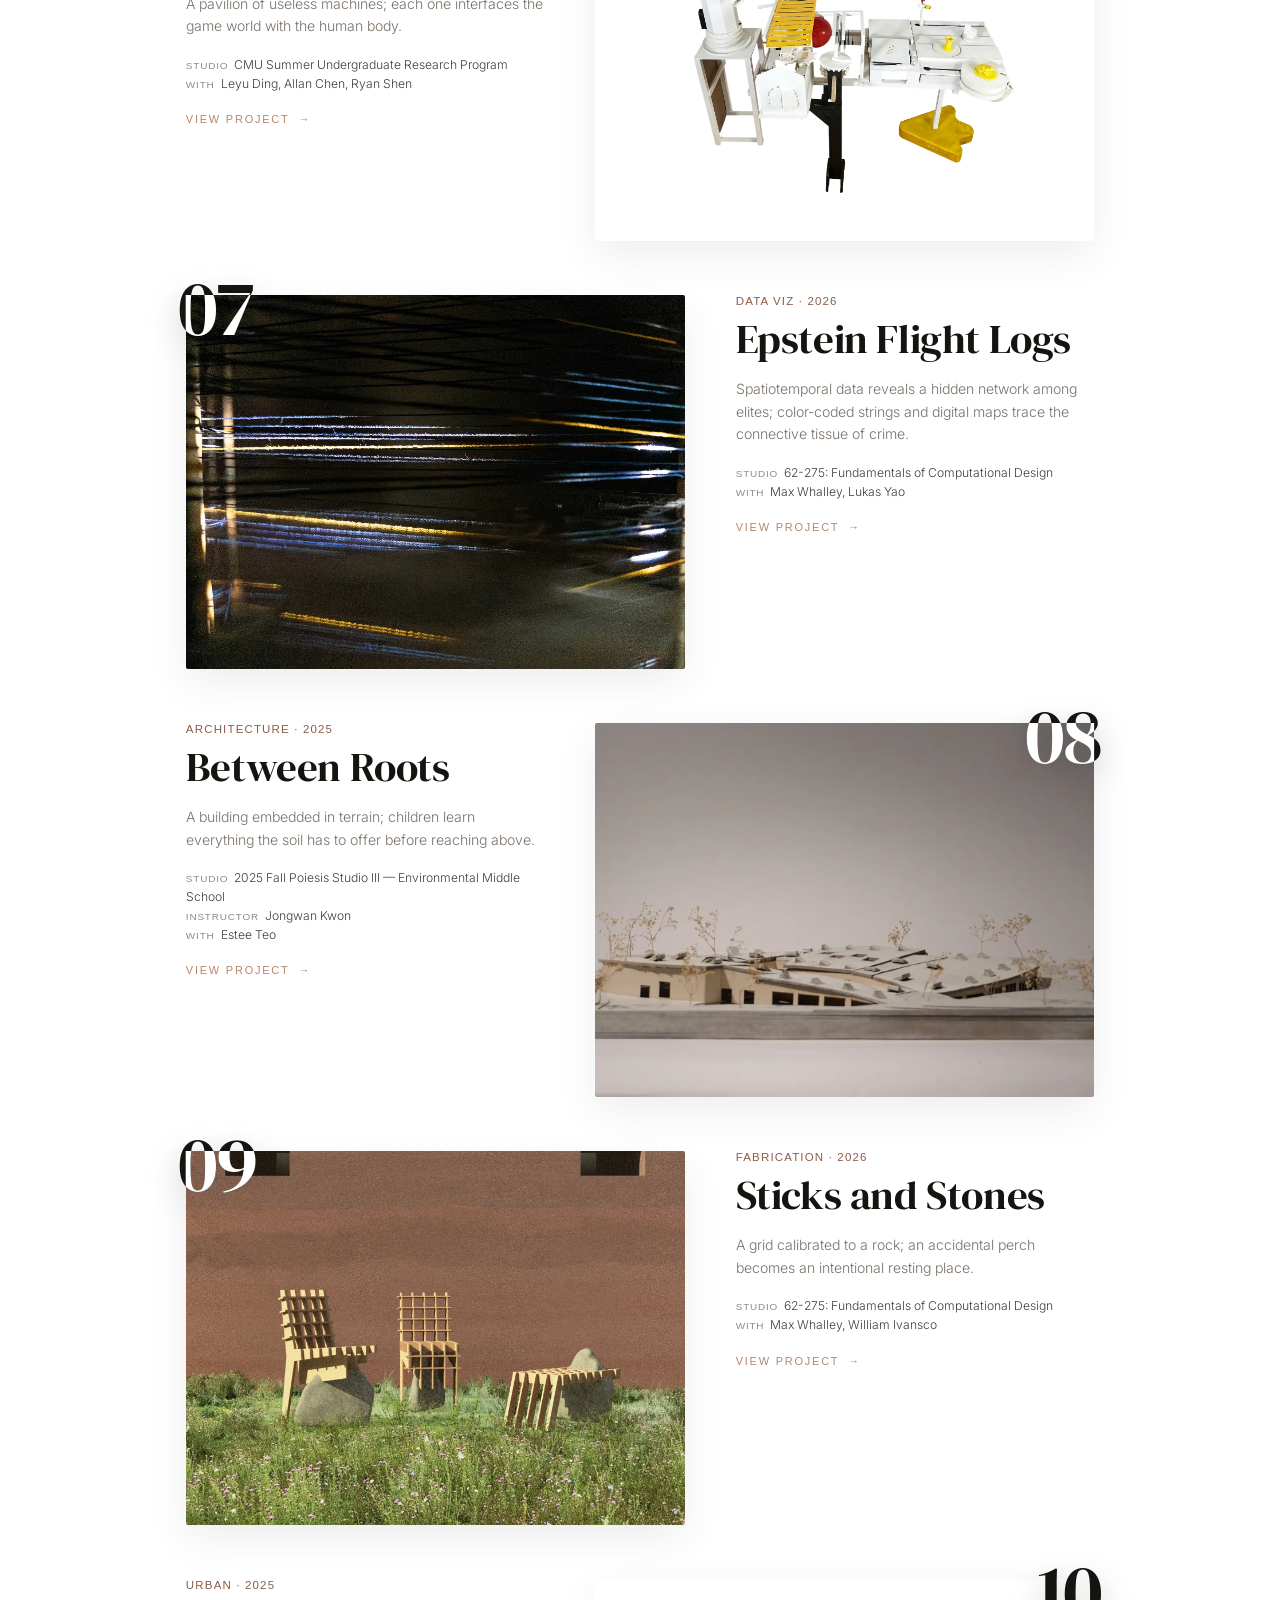
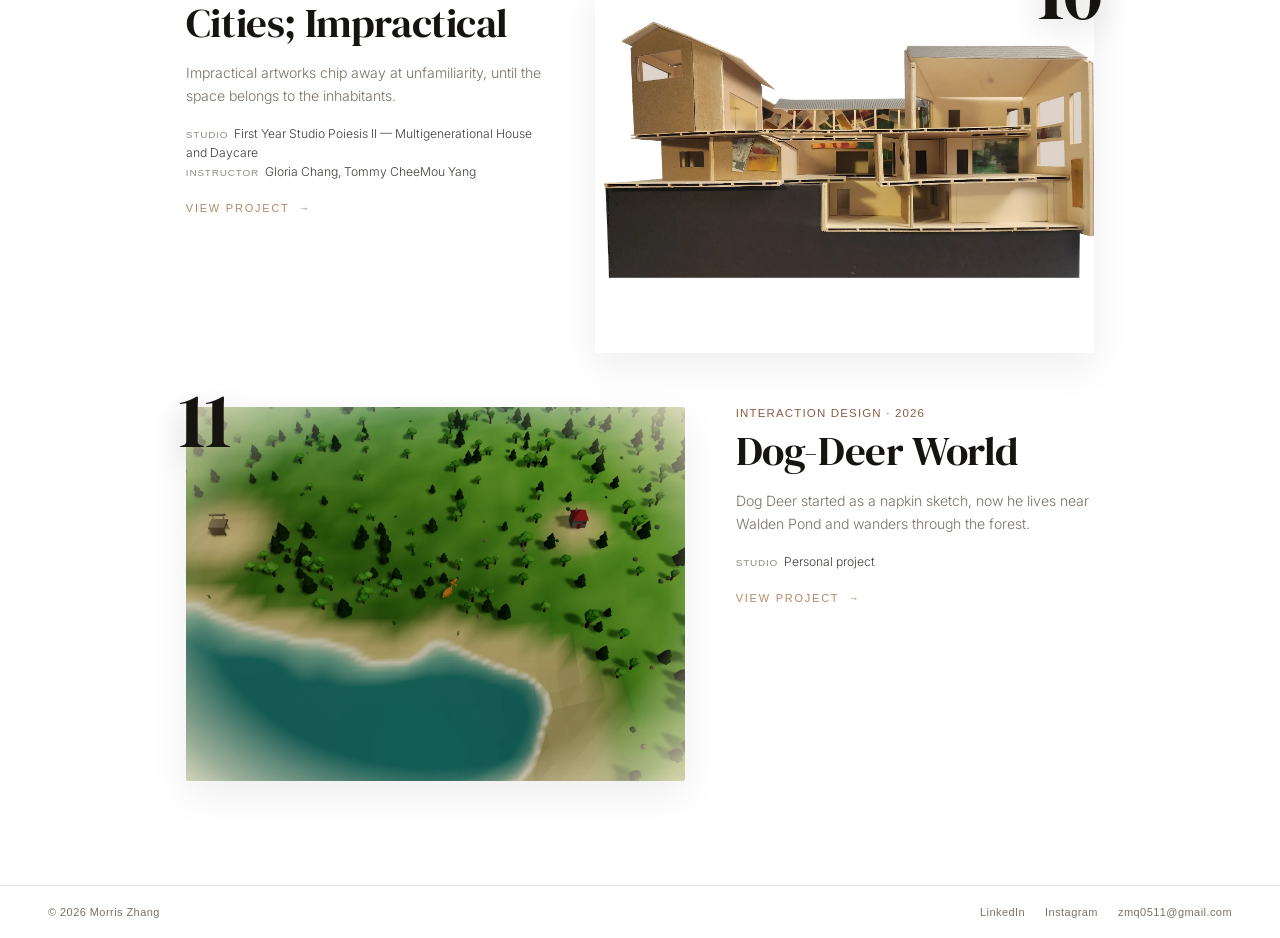
==== commit 7dcbfb15: "Homepage fine-tune: tabs under the world, Projects dropdown, no contour hero - Tabs (All / Architect" ====
--- a/index.html
+++ b/index.html
@@ -105,11 +105,14 @@
 }
 .hero-bio em { font-style:italic; color:var(--ddw-accent, var(--fg)); transition:color .8s ease; }
 @media(max-width:640px) { .hero-bio { white-space:normal; } }   /* let it wrap on narrow phones rather than clip */
+/* Tabs live in the bar under the world (2026-10-30, where the tagline / See projects were): centered. */
+.hero-identity:has(.tab-bar) { justify-content:center; }
 
 /* ── WORLD BAND ── full-width (edge-to-edge, no side margins), the dominant
    element of the hero — a framed horizontal row, not a full-bleed hero.
-   Holds either the shader canvas (mobile/low-power/reduced-motion) or the
-   interactive Dog-Deer World iframe (capable desktop, injected at runtime).
+   Holds the interactive Dog-Deer World iframe (injected at runtime), or — when the
+   world can't run (reduced motion, ?cms=1, low-power, phone fallback) — a still of
+   the world (.hero-poster). The old contour shader is archived in archive/contour-hero/.
    Height is the REMAINDER after the fixed nav-clearance + bio bar are
    subtracted from exactly 100svh — calc(), not a vh guess, so it can never
    overflow the first screen no matter what the other two zones are sized to. */
@@ -118,9 +121,12 @@
   height:calc(100svh - 44px - 96px); flex:1 1 auto;
   overflow:hidden;
 }
-#hero-canvas {
-  position:absolute; inset:0; width:100%; height:100%;
-}
+/* still of the world, a random season — only when the live world won't be built */
+.hero-poster {
+  position:absolute; inset:0; background:var(--bg) center/cover no-repeat;
+  opacity:0; transition:opacity .6s ease;
+}
+.hero-poster.on { opacity:1; }
 #ddw-hero-frame {
   position:absolute; inset:0; width:100%; height:100%; border:0; z-index:1;
   background:var(--bg);   /* parchment under any sub-second pre-load blank; the world's own sky load-veil covers boot */
@@ -131,7 +137,7 @@
      mrmrs does) is cheaper for a continuously-animating surface. */
 }
 /* Touch tier only: if the world turns out too slow for the device, it fades
-   out over the shader hero that replaces it (ddwFallback). */
+   out over the still poster that replaces it (ddwFallback). */
 #ddw-hero-frame.ddw-leaving { opacity:0; pointer-events:none; transition:opacity .9s ease; }
 /* Over the world the cursor keeps its normal round dot+ring FORM and only
    RECOLORS to the season accent (--ddw-accent) — no size morph, no pixel
@@ -157,42 +163,81 @@
 .projects-section-label span {
   font-family:var(--sans); font-size:10px; color:var(--muted); font-weight:400; letter-spacing:.04em; text-transform:none;
 }
-.project-stream { display:block; transition:opacity .15s ease; }
-.project-stream.tab-fading { opacity:0; }
-
-/* ── TABS ── All | Architecture | HCI. Bar under the hero (every width); the same
-   three in the nav on desktop only (phones use the bar). Readable size, no tiny caps. */
+/* ── PROJECT COLUMN (2026-10-30) ── one centered column holds the cards. On desktop it is
+   sized so TWO cards fill one screen: each scene is half of (screen - nav), and the
+   4/3 image is as tall as that half allows. Wider screens get more side margin, not
+   bigger cards. Phones/tablets stack (see RESPONSIVE). */
+.projects-section {
+  --scene-pad:clamp(18px,3vh,34px);
+  --scene-gap:clamp(36px,4vw,72px);
+  --scene-h:calc((100svh - 44px) / 2);
+  --card-h:calc(var(--scene-h) - 2 * var(--scene-pad));
+  --card-w:min(calc(var(--card-h) * 4 / 3), 46vw);
+  --text-w:clamp(300px,28vw,440px);
+  --col-w:calc(var(--card-w) + var(--scene-gap) + var(--text-w));
+}
+.projects-inner { width:min(100%, var(--col-w)); margin:0 auto; }
+.project-stream { display:block; }
+
+/* ── TABS ── All | Architecture | HCI, centered in the bar under the world. The chosen tab
+   is dark with a 2px ink line that slides between tabs; the others are faded. No counts. */
 .tab-bar {
-  display:flex; flex-wrap:nowrap; gap:clamp(20px,3.2vw,40px); align-items:baseline;
-  padding:14px 0 12px; margin-bottom:clamp(8px,2vw,24px);
-  border-bottom:1px solid var(--border);
-  scroll-margin-top:44px;
+  position:relative;
+  display:flex; flex-wrap:nowrap; gap:clamp(26px,3.6vw,52px); align-items:center;
 }
 .tab-link {
-  font-family:var(--sans); font-size:16px; font-weight:400; letter-spacing:.01em;
-  color:var(--muted); text-decoration:none; cursor:pointer; white-space:nowrap;
-  padding:4px 0; border-bottom:1px solid transparent; transition:color .2s, border-color .2s;
-}
-.tab-link:hover { color:var(--fg); }
-.tab-link[aria-current="true"] { color:var(--fg); border-bottom-color:var(--fg); }
-.tab-count { font-size:13px; margin-left:6px; color:var(--muted); font-variant-numeric:tabular-nums; }
-.tab-link:focus-visible, .nav-tab:focus-visible { outline:1px solid var(--accent); outline-offset:4px; }
-.nav-tab[aria-current="true"] { color:var(--fg); }
-@media(max-width:640px) { .nav-tab { display:none; } }
+  font-family:var(--sans); font-size:17px; font-weight:400; letter-spacing:.01em;
+  color:var(--muted); opacity:.55; text-decoration:none; cursor:pointer; white-space:nowrap;
+  padding:8px 0; transition:color .25s, opacity .25s;
+}
+.tab-link:hover { opacity:1; }
+.tab-link[aria-current="true"] { color:var(--fg); opacity:1; }
+.tab-ink {
+  position:absolute; left:0; bottom:0; height:2px; width:0;
+  background:var(--fg); pointer-events:none;
+  transition:transform .45s var(--ease), width .45s var(--ease);
+}
+.tab-link:focus-visible, .nav-projects-link:focus-visible, .nav-drop-item:focus-visible { outline:1px solid var(--accent); outline-offset:4px; }
+@media(prefers-reduced-motion:reduce) { .tab-ink { transition:none; } }
+
+/* ── NAV: Projects + hover dropdown (desktop pointer only; touch uses the bar under the world) ── */
+.nav-projects { position:relative; }
+.nav-dropdown {
+  position:absolute; top:100%; right:-14px; padding:14px 14px 10px;   /* top padding bridges the hover gap */
+  display:flex; flex-direction:column; align-items:flex-end; gap:2px; min-width:150px;
+  opacity:0; visibility:hidden; transform:translateY(-4px);
+  transition:opacity .2s ease, transform .2s ease, visibility 0s linear .2s;
+}
+.nav-dropdown::before {   /* the panel, below the bridge */
+  content:''; position:absolute; inset:8px 0 0; z-index:-1;
+  background:var(--home-wash, var(--bg)); border:1px solid var(--border); border-radius:2px;
+  box-shadow:0 10px 30px rgba(22,20,16,.08);
+}
+.nav-projects:hover .nav-dropdown, .nav-projects:focus-within .nav-dropdown {
+  opacity:1; visibility:visible; transform:none; transition:opacity .2s ease, transform .2s ease;
+}
+.nav-drop-item {
+  font-family:var(--sans); font-size:13px; font-weight:400; letter-spacing:.06em; text-transform:uppercase;
+  color:var(--muted); text-decoration:none; padding:6px 0; cursor:pointer; opacity:.7; transition:color .2s, opacity .2s;
+}
+.nav-drop-item:hover { opacity:1; color:var(--fg); }
+.nav-drop-item[aria-current="true"] { color:var(--fg); opacity:1; text-decoration:underline; text-decoration-thickness:2px; text-underline-offset:6px; }
+@media(hover:none) { .nav-dropdown { display:none; } }
 .sr-only { position:absolute; width:1px; height:1px; padding:0; margin:-1px; overflow:hidden; clip:rect(0 0 0 0); white-space:nowrap; border:0; }
 
 /* ── PROJECT INDEX — cinematic pinned scenes (GSAP/ScrollTrigger, native scroll) ── */
 .project-scene {
   position:relative;
-  min-height:100vh;
+  min-height:var(--scene-h);   /* half a screen (under the nav) — two cards on screen at once */
   display:grid;
-  grid-template-columns:minmax(0,1fr) minmax(0,1fr);
-  align-content:center;   /* size the row to its content and center it in the 100vh scene, so alignment is relative to the image height (not the viewport) */
+  grid-template-columns:var(--card-w) minmax(0,1fr);
+  align-content:center;   /* size the row to its content and center it in the scene, so alignment is relative to the image height (not the viewport) */
   align-items:start;      /* top-align the text to the image's top edge */
-  gap:clamp(28px,5vw,84px);
-  padding:clamp(16px,3vh,40px) 0;
+  gap:var(--scene-gap);
+  padding:var(--scene-pad) 0;
 }
 .project-scene + .project-scene { border-top:none; }
+.project-scene.flip { grid-template-columns:minmax(0,1fr) var(--card-w); }
 .project-scene.flip .scene-media-wrap { order:2; }
 .project-scene.flip .scene-text       { order:1; }
 
@@ -216,9 +261,9 @@
 /* floating project number — a closer plane that parallaxes opposite the photo to sell the tilt depth */
 .scene-num-float {
   position:absolute; z-index:3; pointer-events:none;
-  top:clamp(-46px,-3vw,-24px); left:clamp(-12px,-0.6vw,2px);
+  top:clamp(-30px,-1.8vw,-16px); left:clamp(-12px,-0.6vw,2px);
   font-family:var(--serif); font-weight:400; line-height:.9;
-  font-size:clamp(64px,9vw,150px); letter-spacing:-.02em;
+  font-size:clamp(56px,6.2vw,112px); letter-spacing:-.02em;
   color:var(--fg); text-shadow:0 10px 34px rgba(22,20,16,.20);
   will-change:transform;
 }
@@ -238,13 +283,13 @@
 .scene-discipline {
   font-family:var(--sans); font-size:clamp(10px,.9vw,12px);
   font-weight:300; letter-spacing:.1em; text-transform:uppercase;
-  color:var(--accent-dark); margin-bottom:clamp(10px,1.4vw,16px);
+  color:var(--accent-dark); margin-bottom:clamp(6px,1.2vh,14px);
 }
 .scene-title {
   font-family:var(--serif); font-weight:400;
-  font-size:clamp(34px,5vw,72px); line-height:1.03;
+  font-size:clamp(28px,min(3.2vw,5.6vh),52px); line-height:1.04;
   letter-spacing:-.01em; color:var(--fg);
-  margin:0 0 clamp(14px,1.8vw,22px); cursor:pointer;
+  margin:0 0 clamp(10px,1.4vw,18px); cursor:pointer;
 }
 .scene-title .w  { display:inline-block; overflow:hidden; vertical-align:top; padding-bottom:0.18em; margin-bottom:-0.18em; }
 .scene-title .wi { display:inline-block; }
@@ -252,11 +297,11 @@
   font-family:var(--body); font-weight:300;
   font-size:clamp(14px,1.1vw,17px); line-height:1.6;
   color:var(--muted); max-width:44ch;
-  margin:0 0 clamp(16px,2vw,26px);
+  margin:0 0 clamp(10px,2vh,22px);
 }
 .scene-metaline {
   font-family:var(--body); font-weight:300;
-  font-size:clamp(12px,.95vw,14px); line-height:1.7;
+  font-size:clamp(12px,.95vw,14px); line-height:1.55;
   color:var(--fg); opacity:.82;
 }
 .scene-metaline b {
@@ -265,7 +310,7 @@
   letter-spacing:.08em; text-transform:uppercase; margin-right:6px;
 }
 .scene-cta {
-  margin-top:clamp(18px,2.2vw,30px); cursor:pointer;
+  margin-top:clamp(10px,2.2vh,26px); cursor:pointer;
   font-family:var(--sans); font-size:11px; letter-spacing:.16em;
   text-transform:uppercase; color:var(--accent);
   display:inline-flex; align-items:center; gap:9px;
@@ -526,7 +571,8 @@
 /* below this width the 4/3 image gets shorter than the text block, so stack
    single-column (image over text) instead of overflowing the image edges */
 @media(max-width:1024px) {
-  .project-scene {
+  .projects-inner { width:min(100%, 720px); }
+  .project-scene, .project-scene.flip {
     grid-template-columns:1fr; min-height:auto;
     gap:clamp(16px,4vw,22px); padding:clamp(40px,8vh,68px) 0;
   }
@@ -551,7 +597,6 @@
   }
   .reveal { opacity:1; transform:none; }
   .scene-media { clip-path:none !important; }
-  .project-scene { min-height:auto; }
 }
 
 
@@ -720,6 +765,33 @@
   letter-spacing:.2em; text-transform:uppercase; color:var(--accent-dark); white-space:nowrap;
 }
 @media(max-width:600px){ #deer-return .deer-return-svg{ height:clamp(128px,28vh,250px); } }
+/* Boot loader (runDeerBoot) — CSS only, so it runs on the compositor thread and stays smooth
+   while the world boots. --ex/--ey/--es (set in JS) = where the head lands on the nav icon. */
+#deer-return.deer-boot {
+  transform:translate(-50%,-50%);
+  animation:deerBootIn .3s ease both, deerBootOut .64s cubic-bezier(.45,0,.55,1) 1.64s forwards;
+}
+.deer-boot .deer-boot-body {
+  transform-origin:50% 100%; will-change:transform;
+  animation:deerWobble 1.3s cubic-bezier(.37,0,.63,1) .3s both;   /* sine.inOut per step */
+}
+.deer-boot .deer-return-text { opacity:0; animation:deerTextIn .35s ease .15s forwards, deerTextOut .24s ease-in 1.58s forwards; }
+#boot-veil.booting { animation:bootVeilDrop .01s linear 1.62s forwards; }
+@keyframes deerBootIn  { from { opacity:0; } to { opacity:1; } }
+@keyframes deerBootOut {
+  0%   { transform:translate(-50%,-50%); opacity:1; }
+  60%  { opacity:1; }
+  100% { transform:translate(-50%,-50%) translate(var(--ex,0px), var(--ey,0px)) scale(var(--es,.1)); opacity:0; }
+}
+@keyframes deerWobble {
+  0%     { transform:none; }
+  33.33% { transform:translate(-10px,-5px) rotate(-3deg); }
+  66.67% { transform:translate(10px,-5px) rotate(3deg); }
+  100%   { transform:none; }
+}
+@keyframes deerTextIn  { to { opacity:1; } }
+@keyframes deerTextOut { from { opacity:1; } to { opacity:0; } }
+@keyframes bootVeilDrop { to { opacity:0; visibility:hidden; } }
 /* hide native scrollbar — scrolling still works (wheel/trackpad/keys) */
 html { scrollbar-width: none; -ms-overflow-style: none; }
 html::-webkit-scrollbar, body::-webkit-scrollbar { width:0; height:0; display:none; }
@@ -735,9 +807,15 @@
 <nav>
   <a class="nav-name" data-page="home" id="nav-home" aria-label="Morris Zhang, home"><span class="nav-name-txt">Morris Zhang</span></a>
   <div class="nav-links">
-    <a class="nav-link nav-tab" href="#all" data-tab="all">All</a>
-    <a class="nav-link nav-tab" href="#architecture" data-tab="architecture">Architecture</a>
-    <a class="nav-link nav-tab" href="#hci" data-tab="hci">HCI</a>
+    <!-- Projects: click = scroll to the list; hover (desktop) = the three tabs -->
+    <div class="nav-projects">
+      <a class="nav-link nav-projects-link" href="#projects" id="nav-projects">Projects</a>
+      <div class="nav-dropdown">
+        <a class="nav-drop-item" href="#all" data-tab="all">All</a>
+        <a class="nav-drop-item" href="#architecture" data-tab="architecture">Architecture</a>
+        <a class="nav-drop-item" href="#hci" data-tab="hci">HCI</a>
+      </div>
+    </div>
     <a class="nav-link" data-page="about">About</a>
   </div>
 </nav>
@@ -747,22 +825,27 @@
 
   <section class="hero">
     <div class="hero-band">
-      <canvas id="hero-canvas" width="1691" height="898"></canvas>
+      <div class="hero-poster" aria-hidden="true"></div>
     </div>
     <div class="hero-identity">
+      <!-- Tagline parked 2026-10-30 (Morris), to bring back later — restore this line in place of the button:
       <p class="hero-bio">Starting at the human scale, using design to find how we <em>belong</em>.</p>
+      (.hero-bio CSS is kept below for that.) -->
+      <!-- tab state (aria-current, live text) is set at runtime by setTab/markTabs, never saved into the file -->
+      <div class="tab-bar" id="tab-bar" aria-label="Show projects">
+        <a class="tab-link" href="#all" data-tab="all">All</a>
+        <a class="tab-link" href="#architecture" data-tab="architecture">Architecture</a>
+        <a class="tab-link" href="#hci" data-tab="hci">HCI</a>
+        <span class="tab-ink" aria-hidden="true"></span>
+      </div>
+      <p class="sr-only" id="tab-live" aria-live="polite"></p>
     </div>
   </section>
 
   <section class="projects-section">
-    <!-- tab state (aria-current, counts, live text) is set at runtime by setTab/markTabs, never saved into the file -->
-    <div class="tab-bar" id="tab-bar" aria-label="Show projects">
-      <a class="tab-link" href="#all" data-tab="all">All<span class="tab-count"></span></a>
-      <a class="tab-link" href="#architecture" data-tab="architecture">Architecture<span class="tab-count"></span></a>
-      <a class="tab-link" href="#hci" data-tab="hci">HCI<span class="tab-count"></span></a>
-    </div>
-    <p class="sr-only" id="tab-live" aria-live="polite"></p>
-    <div class="project-stream" id="project-stream"></div>
+    <div class="projects-inner">
+      <div class="project-stream" id="project-stream"></div>
+    </div>
   </section>
 
   <footer class="site-footer">
@@ -2120,31 +2203,47 @@
   function fallback() { if (p.numOnDark) turnOn(); }
   const m = /url\(["']?(.*?)["']?\)/.exec((p.imgs && p.imgs[0]) || '');
   if (!m || location.protocol === 'file:') return fallback();
-  const img = new Image();
-  img.onerror = fallback;
-  img.onload = function() {
+  // 2026-10-30: decoding all 11 full-size covers on the main thread here was ~1.1 s of blocking
+  // at load (it made the boot deer stutter). Now the decode + shrink happen off the main thread
+  // (createImageBitmap on the fetched file), and each cover is measured once per visit.
+  coverLum(m[1], flip).then(L => {
+    if (L === null) return fallback();
+    num.dataset.lum = L.toFixed(3);   // kept for checking which covers count as dark
+    const darkInk = _contrast(L, _relLum(0x16, 0x14, 0x10));
+    const lightInk = _contrast(L, 1);
+    if (lightInk > darkInk) turnOn();   // otherwise the dark number already reads fine here
+  });
+}
+const _coverLum = new Map();   // url|side → Promise<luminance | null>
+function coverLum(url, flip) {
+  const key = url + '|' + (flip ? 'r' : 'l');
+  if (_coverLum.has(key)) return _coverLum.get(key);
+  const job = (async () => {
     try {
-      // draw it the way the slide shows it (background-size:cover in a 4:3 box), small
-      const W = 64, H = 48, c = document.createElement('canvas');
+      if (!window.createImageBitmap) return null;
+      const blob = await (await fetch(url)).blob();
+      const full = await createImageBitmap(blob);                 // decoded off the main thread
+      // the slide shows it background-size:cover in a 4:3 box — crop that, then shrink to 64×48
+      const W = 64, H = 48, s = Math.max(W / full.width, H / full.height);
+      const cw = W / s, ch = H / s;
+      const small = await createImageBitmap(full, (full.width - cw) / 2, (full.height - ch) / 2, cw, ch,
+        { resizeWidth: W, resizeHeight: H, resizeQuality: 'low' });
+      full.close();
+      const c = document.createElement('canvas');
       c.width = W; c.height = H;
       const g = c.getContext('2d', { willReadFrequently: true });
       g.fillStyle = '#FFFFFF'; g.fillRect(0, 0, W, H);   // transparent PNG areas show the light page, not black
-      const s = Math.max(W / img.naturalWidth, H / img.naturalHeight);
-      const dw = img.naturalWidth * s, dh = img.naturalHeight * s;
-      g.drawImage(img, (W - dw) / 2, (H - dh) / 2, dw, dh);
+      g.drawImage(small, 0, 0); small.close();
       // the number covers roughly the top quarter, outer third, on its side
       const x0 = flip ? Math.round(W * 0.65) : 0, sw = Math.round(W * 0.35), sh = Math.round(H * 0.25);
       const d = g.getImageData(x0, 0, sw, sh).data;
       let r = 0, gg = 0, b = 0, n = d.length / 4;
       for (let i = 0; i < d.length; i += 4) { r += d[i]; gg += d[i + 1]; b += d[i + 2]; }
-      const L = _relLum(r / n, gg / n, b / n);
-      const darkInk = _contrast(L, _relLum(0x16, 0x14, 0x10));
-      const lightInk = _contrast(L, 1);
-      num.dataset.lum = L.toFixed(3);   // kept for checking which covers count as dark
-      if (lightInk > darkInk) turnOn();   // otherwise the dark number already reads fine here
-    } catch (e) { fallback(); }
-  };
-  img.src = m[1];
+      return _relLum(r / n, gg / n, b / n);
+    } catch (e) { return null; }
+  })();
+  _coverLum.set(key, job);
+  return job;
 }
 // Clip the light copy to the visible photo: its layout box, shrunk by any reveal clip-path.
 function numSplit(media, num) {
@@ -2276,215 +2375,6 @@
   });
 }
 
-// ── HERO CANVAS — WebGL fragment shader, domain-warped FBM, anti-aliased contours ──
-const canvas = document.getElementById('hero-canvas');
-let W, H, t = 0, mx = 0.5, my = 0.5, mouseActive = 0.0, mouseTarget = 0.0;
-const isMobile = window.matchMedia('(hover: none)').matches;
-let isTouching = false;
-let rafId = null;
-let lastFrame = 0;
-const HERO_MIN_DT = 1000 / 30;   // throttle hero to ~30fps — the drift is slow, more frames are wasted GPU
-
-const VS = `#version 300 es
-in vec2 a_pos;
-void main() { gl_Position = vec4(a_pos, 0.0, 1.0); }`;
-
-const FS = `#version 300 es
-precision highp float;
-uniform vec2 u_res;
-uniform float u_t;
-uniform vec2 u_mouse;
-uniform float u_ma;
-out vec4 o;
-
-vec2 h2(vec2 p) {
-  p = vec2(dot(p,vec2(127.1,311.7)),dot(p,vec2(269.5,183.3)));
-  return -1.0 + 2.0*fract(sin(p)*43758.5453);
-}
-float gn(vec2 p) {
-  vec2 i=floor(p),f=fract(p),u=f*f*(3.0-2.0*f);
-  return mix(
-    mix(dot(h2(i),f),               dot(h2(i+vec2(1,0)),f-vec2(1,0)),u.x),
-    mix(dot(h2(i+vec2(0,1)),f-vec2(0,1)),dot(h2(i+vec2(1,1)),f-vec2(1,1)),u.x),
-    u.y);
-}
-float fbm(vec2 p) {
-  float v=0.0,a=0.5;
-  mat2 m=mat2(1.6,1.2,-1.2,1.6);
-  for(int i=0;i<4;i++){v+=a*gn(p);p=m*p;a*=0.5;}
-  return v;
-}
-void main() {
-  vec2 uv = gl_FragCoord.xy/u_res;
-  vec2 p  = vec2(uv.x*u_res.x/u_res.y, uv.y)*2.5;
-  p += vec2(cos(u_t*0.012)*0.8, sin(u_t*0.008)*0.6);
-
-  /* double domain warp — second layer feeds on the first,
-     creating offset, looping curves rather than simple meanders */
-  vec2 q = vec2(fbm(p              + u_t*0.004),
-                fbm(p+vec2(5.2,1.3)+ u_t*0.004));
-  vec2 r = vec2(fbm(q+vec2(1.7,9.2)+ u_t*0.003),
-                fbm(q+vec2(8.3,2.8) + u_t*0.003));
-  float field = fbm(p + 1.4*q + 0.5*r);
-  float d = length(uv-u_mouse);
-  field  += u_ma*exp(-d*d*8.0)*1.6;
-
-  /* portfolio palette */
-  vec3 bg   = vec3(255.0,255.0,255.0)/255.0;  /* #FFFFFF — matches the new site background */
-  vec3 ink  = vec3(22.0, 20.0, 16.0) /255.0;  /* #161410 near-black         */
-  /* BYLO — one hue per compass edge */
-  vec3 colR = vec3(160.0, 64.0, 56.0)/255.0;  /* #A04038 terracotta → right */
-  vec3 colL = vec3(122.0,152.0,135.0)/255.0;  /* #7A9887 mint sky   → left  */
-  vec3 colU = vec3(208.0,120.0,133.0)/255.0;  /* #D07885 rose sky   → up    */
-  vec3 colD = vec3( 90.0,128.0, 56.0)/255.0;  /* #5A8038 meadow     → down  */
-  vec3 col  = bg;
-
-  /* each hue bleeds from its canvas edge as the cursor approaches that side */
-  vec3 lineCol = ink;
-  lineCol = mix(lineCol, colR, uv.x       * u_mouse.x        * 0.92);
-  lineCol = mix(lineCol, colL, (1.0-uv.x) * (1.0-u_mouse.x) * 0.92);
-  lineCol = mix(lineCol, colU, uv.y       * u_mouse.y        * 0.92);
-  lineCol = mix(lineCol, colD, (1.0-uv.y) * (1.0-u_mouse.y) * 0.92);
-
-  float edgeFade = smoothstep(0.0,0.12,1.0-uv.y);
-
-  float fw = fwidth(field);
-  /* 9 terrain + 9 cursor-peak layers — same spacing and opacity curve */
-  float[18] tr=float[18](-0.60,-0.43,-0.26,-0.09, 0.08, 0.25, 0.42, 0.59, 0.74,
-                           0.91, 1.08, 1.25, 1.42, 1.59, 1.76, 1.93, 2.10, 2.27);
-  float[18] op=float[18]( 0.07, 0.10, 0.13, 0.16, 0.18, 0.16, 0.13, 0.10, 0.07,
-                           0.07, 0.10, 0.13, 0.16, 0.18, 0.16, 0.13, 0.10, 0.07);
-  for(int i=0;i<18;i++){
-    float line=1.0-smoothstep(0.0,fw*0.9,abs(field-tr[i]));
-    col=mix(col,lineCol,line*op[i]*edgeFade);
-  }
-  o=vec4(col,1.0);
-}`;
-
-const gl = canvas.getContext('webgl2');
-
-(function setupGL() {
-  function mkShader(type, src) {
-    const s = gl.createShader(type);
-    gl.shaderSource(s, src); gl.compileShader(s);
-    if (!gl.getShaderParameter(s, gl.COMPILE_STATUS))
-      console.error('Shader:', gl.getShaderInfoLog(s));
-    return s;
-  }
-  const prog = gl.createProgram();
-  gl.attachShader(prog, mkShader(gl.VERTEX_SHADER, VS));
-  gl.attachShader(prog, mkShader(gl.FRAGMENT_SHADER, FS));
-  gl.linkProgram(prog);
-
-  const vao = gl.createVertexArray();
-  gl.bindVertexArray(vao);
-  const vbo = gl.createBuffer();
-  gl.bindBuffer(gl.ARRAY_BUFFER, vbo);
-  gl.bufferData(gl.ARRAY_BUFFER, new Float32Array([-1,-1,1,-1,-1,1,1,1]), gl.STATIC_DRAW);
-  const loc = gl.getAttribLocation(prog, 'a_pos');
-  gl.enableVertexAttribArray(loc);
-  gl.vertexAttribPointer(loc, 2, gl.FLOAT, false, 0, 0);
-
-  const uRes=gl.getUniformLocation(prog,'u_res'), uT=gl.getUniformLocation(prog,'u_t'),
-        uMouse=gl.getUniformLocation(prog,'u_mouse'), uMa=gl.getUniformLocation(prog,'u_ma');
-
-  window._heroGL = { prog, vao, uRes, uT, uMouse, uMa };
-})();
-
-function resizeCanvas() {
-  const w = canvas.offsetWidth;
-  if (!w) return;                        // canvas in a hidden page — skip
-  // Render at a capped backing resolution and let CSS upscale. The soft contour
-  // field hides the difference, and it sharply cuts per-pixel shader cost on big screens.
-  const HERO_MAX_W = 1600;
-  const scale = Math.min(1, HERO_MAX_W / w);
-  W = canvas.width  = Math.max(1, Math.round(w * scale));
-  H = canvas.height = Math.max(1, Math.round(canvas.offsetHeight * scale));
-  gl.viewport(0, 0, W, H);
-}
-
-function startHero() {
-  // A hidden canvas (the world hero is showing, or #home isn't the active
-  // page) has nothing to draw. resizeCanvas() bails on it but leaves the old
-  // W/H set, so without this check a tab switch (visibilitychange → startHero)
-  // quietly restarted the shader loop behind the world, where it kept running.
-  if (!canvas.offsetWidth) return;
-  resizeCanvas();
-  if (W && H && !rafId) rafId = requestAnimationFrame(drawTerrain);
-}
-
-function drawTerrain(now) {
-  rafId = requestAnimationFrame(drawTerrain);
-  now = now || performance.now();
-  if (now - lastFrame < HERO_MIN_DT) return;   // cap to ~30fps
-  lastFrame = now;
-  mouseActive += (mouseTarget - mouseActive) * 0.1;   // ×2 of old 0.05 to match 30fps cadence
-  if (isMobile && !isTouching) {
-    mx = 0.35 + Math.sin(t * 0.8) * 0.30;
-    my = 0.50 + Math.sin(t * 0.6 + 1.2) * 0.22;
-    mouseTarget = 0.4;
-  }
-  const { prog, vao, uRes, uT, uMouse, uMa } = window._heroGL;
-  gl.useProgram(prog);
-  gl.bindVertexArray(vao);
-  gl.uniform2f(uRes, W, H);
-  gl.uniform1f(uT, t);
-  gl.uniform2f(uMouse, mx, my);
-  gl.uniform1f(uMa, mouseActive);
-  gl.drawArrays(gl.TRIANGLE_STRIP, 0, 4);
-  t += 0.01;   // ×2 of old 0.005 → same wall-clock drift at 30fps
-}
-
-function pauseHero() { if (rafId) { cancelAnimationFrame(rafId); rafId = null; } }
-
-// Pause the shader when the hero isn't on screen (scrolled past, or another page) —
-// no point burning GPU on pixels nobody can see.
-if ('IntersectionObserver' in window) {
-  new IntersectionObserver(function(entries) {
-    if (entries[0].isIntersecting) startHero(); else pauseHero();
-  }, { threshold: 0 }).observe(canvas);
-}
-
-document.addEventListener('visibilitychange', () => {
-  if (document.hidden) pauseHero(); else startHero();
-});
-
-document.addEventListener('mousemove', e => {
-  if (isMobile) return;
-  const r = canvas.getBoundingClientRect();
-  if (e.clientX >= r.left && e.clientX <= r.right &&
-      e.clientY >= r.top  && e.clientY <= r.bottom) {
-    mx = (e.clientX - r.left) / r.width;
-    my = 1.0 - (e.clientY - r.top) / r.height;
-    mouseTarget = 1.0;
-  } else {
-    mouseTarget = 0.0;
-  }
-});
-
-document.addEventListener('mouseleave', () => {
-  if (!isMobile) mouseTarget = 0.0;
-});
-
-canvas.addEventListener('touchstart', e => {
-  isTouching = true;
-  const r = canvas.getBoundingClientRect(), touch = e.touches[0];
-  mx = (touch.clientX - r.left) / r.width;
-  my = 1.0 - (touch.clientY - r.top) / r.height;
-  mouseTarget = 1.0;
-}, { passive: true });
-
-canvas.addEventListener('touchmove', e => {
-  const r = canvas.getBoundingClientRect(), touch = e.touches[0];
-  mx = (touch.clientX - r.left) / r.width;
-  my = 1.0 - (touch.clientY - r.top) / r.height;
-  mouseTarget = 1.0;
-}, { passive: true });
-
-canvas.addEventListener('touchend', () => {
-  isTouching = false;
-  mouseTarget = 0.0;
-});
 
 // ── SCROLL REVEALS ──
 let revealObserver;
@@ -3384,9 +3274,10 @@
   activeEls.forEach(function(el){ el.classList.remove('active'); });
   if (homeEl) homeEl.classList.add('active');
   document.documentElement.style.backgroundColor = '';   // don't bake a runtime home wash into the export
-  // tab state is runtime-only too: aria-current, counts and the live text are rebuilt at load
+  // tab state is runtime-only too: aria-current, the ink line and the live text are rebuilt at load
   markTabs(null);
-  const tabCounts = Array.from(document.querySelectorAll('#tab-bar .tab-count')).map(c => { const t = c.textContent; c.textContent = ''; return t; });
+  const tabInk = document.querySelector('#tab-bar .tab-ink');
+  if (tabInk) tabInk.removeAttribute('style');            // markTabs below puts it back
   const tabLive = document.getElementById('tab-live');
   const tabLiveText = tabLive ? tabLive.textContent : '';
   if (tabLive) tabLive.textContent = '';
@@ -3400,7 +3291,6 @@
   if (homeEl) homeEl.classList.remove('active');
   activeEls.forEach(function(el){ el.classList.add('active'); });
   stream.innerHTML = savedStream;
-  document.querySelectorAll('#tab-bar .tab-count').forEach((c, i) => { c.textContent = tabCounts[i] || ''; });
   if (tabLive) tabLive.textContent = tabLiveText;
   const activePage = document.querySelector('.page.active');
   markTabs(!activePage || activePage.id === 'home' ? currentTab : activePage.id.indexOf('project-') === 0 ? (_navTab || firstTagTab(activePage.id)) : null);
@@ -3595,29 +3485,37 @@
   }
   veil.style.pointerEvents = 'auto';   // catch the skip interaction
 
+  // 2026-10-30: the whole sequence is CSS animations on transform/opacity (see .deer-boot),
+  // not a GSAP timeline. The browser runs those on its compositor thread, so the wobble stays
+  // smooth while the main thread is busy booting the 3D world (same-origin iframe = same
+  // thread; it blocks for ~0.4 s). Same beats and timing as before: fade in, walk in place
+  // 0.3–1.6 s, label out, page revealed at 1.62 s, deer shrinks into the nav icon by 2.28 s.
   const D = window.__deer;
+  const FULL_VB = '710 1139 1605 1755';
   const wrap = document.createElement('div');
   wrap.id = 'deer-return';
+  wrap.className = 'deer-boot';
   wrap.setAttribute('aria-hidden', 'true');
-  wrap.innerHTML = D.mk('600 1120 1010 1010', 'deer-return-svg') + '<div class="deer-return-text">O’deer…</div>';
+  wrap.innerHTML = '<div class="deer-boot-body">' + D.mk(FULL_VB, 'deer-return-svg') + '</div><div class="deer-return-text">O’deer…</div>';
   document.body.appendChild(wrap);
-  const svg = wrap.querySelector('svg');
-  const txt = wrap.querySelector('.deer-return-text');
-  gsap.set(wrap, { xPercent: -50, yPercent: -50 });   // center; GSAP owns the transform
-
-  // FLIP source = where the nav-deer sits (top-left), so it reads as flying from the icon
+
+  // exit target: the deer's HEAD lands on the nav icon (the icon is the head crop
+  // 600 1120 1010 1010 of the full drawing; its center sits at 24.6% / 27.7% of the full box)
   const nav = document.querySelector('.nav-deer');
   const navR = nav ? nav.getBoundingClientRect() : { left: 24, top: 20, width: 26, height: 26 };
   const wr = wrap.getBoundingClientRect();
-  const startScale = Math.max(0.05, navR.height / wr.height);
-  const startX = (navR.left + navR.width / 2) - (wr.left + wr.width / 2);
-  const startY = (navR.top + navR.height / 2) - (wr.top + wr.height / 2);
+  const es = Math.max(0.03, navR.height / (wr.height * (1010 / 1755)));
+  const dx = (0.246 - 0.5) * wr.width, dy = (0.277 - 0.5) * wr.height;
+  wrap.style.setProperty('--ex', ((navR.left + navR.width / 2) - (wr.left + wr.width / 2) - es * dx).toFixed(1) + 'px');
+  wrap.style.setProperty('--ey', ((navR.top + navR.height / 2) - (wr.top + wr.height / 2) - es * dy).toFixed(1) + 'px');
+  wrap.style.setProperty('--es', es.toFixed(4));
+  veil.classList.add('booting');                    // drops (visually) at 1.62 s, also on the compositor
 
   let finished = false, resolved = false;
   const onSkip = e => { if (e && e.type === 'click') { e.preventDefault(); e.stopPropagation(); } finish(); };
   const evts = ['click', 'keydown', 'wheel', 'touchstart'];
   const detach = () => evts.forEach(t => window.removeEventListener(t, onSkip, true));
-  // loading done → reveal the page underneath (already live — nothing to swap).
+  // loading done → the page underneath takes clicks again (already live — nothing to swap).
   function resolve() {
     if (resolved) return; resolved = true;
     veil.style.opacity = '0';
@@ -3626,42 +3524,16 @@
   }
   function finish() {
     if (finished) return; finished = true;
-    tl.kill();
+    clearTimeout(tResolve); clearTimeout(tFinish);
     if (wrap.parentNode) wrap.remove();
     if (veil.parentNode) veil.remove();
     document.body.classList.remove('deer-loading');   // custom cursor becomes visible again — sequence is genuinely complete
     detach();
     _deerBooting = false;
   }
-
-  const HEAD_VB = '600 1120 1010 1010', FULL_VB = '710 1139 1605 1755';
-  const tl = gsap.timeline({ onComplete: finish });
-  const TRAVEL = 0.64, TRAVEL_EASE = 'power2.inOut';
-  // Two-beat choreography (Morris: no scale-in for the boot loader — only
-  // runDeerReturn keeps the grow-from-nav-icon opening). 1. the deer is
-  // instantly at full size/centered (position/scale/viewBox SET, not
-  // animated) with just a quick opacity fade so it doesn't hard-pop in, then
-  // a walking-in-place weight shift while "O'deer..." holds; 2. fade the
-  // label, reveal the page, then shrink the deer back to the nav icon (the
-  // scale-OUT — kept, unchanged shape/timing, just starting earlier since
-  // there's no grow phase to wait out first).
-  tl.set(wrap, { x: 0, y: 0, scale: 1 }, 0)
-    .set(svg, { attr: { viewBox: FULL_VB } }, 0)
-    .fromTo(wrap, { opacity: 0 }, { opacity: 1, duration: 0.3 }, 0)
-    .fromTo(txt, { opacity: 0 }, { opacity: 1, duration: 0.35 }, 0.15)
-    .to(svg, {
-      keyframes: {
-        x:      [0, -10,  10,   0],
-        y:      [0,  -5,  -5,   0],
-        rotate: [0,  -3,   3,   0],
-        easeEach: 'sine.inOut'
-      },
-      duration: 1.3, transformOrigin: '50% 100%'
-    }, 0.3)
-    .add(resolve, 1.62)
-    .to(txt, { opacity: 0, duration: 0.24, ease: 'power1.in' }, 1.58)
-    .to(wrap, { x: startX, y: startY, scale: startScale, duration: TRAVEL, ease: TRAVEL_EASE }, 1.64)
-    .fromTo(svg, { attr: { viewBox: FULL_VB } }, { attr: { viewBox: HEAD_VB }, duration: TRAVEL, ease: TRAVEL_EASE }, 1.64);
+  const tResolve = setTimeout(resolve, 1620);
+  const tFinish = setTimeout(finish, 2400);           // safety net; normally the exit's animationend lands first
+  wrap.addEventListener('animationend', e => { if (e.animationName === 'deerBootOut') finish(); });
 
   // attach the skip a beat in, so an already-in-flight click doesn't skip instantly
   setTimeout(() => evts.forEach(t => window.addEventListener(t, onSkip, true)), 80);
@@ -3738,11 +3610,30 @@
   document.querySelectorAll('[data-tab]').forEach(a => {
     if (a.dataset.tab === tab) a.setAttribute('aria-current', 'true'); else a.removeAttribute('aria-current');
   });
-}
-function fillTabCounts() {     // derived from tags, never typed
-  document.querySelectorAll('#tab-bar [data-tab]').forEach(a => {
-    const c = a.querySelector('.tab-count');
-    if (c) c.textContent = listFor(a.dataset.tab).length;
+  moveInk();
+}
+// the 2px line under the chosen tab slides to it (its own CSS transition)
+function moveInk() {
+  const bar = document.getElementById('tab-bar');
+  const ink = bar && bar.querySelector('.tab-ink');
+  if (!ink) return;
+  const cur = bar.querySelector('.tab-link[aria-current]');
+  if (!cur || !bar.offsetWidth) { ink.style.width = '0px'; return; }
+  ink.style.width = cur.offsetWidth + 'px';
+  ink.style.transform = 'translateX(' + cur.offsetLeft + 'px)';
+}
+window.addEventListener('resize', moveInk);
+const TAB_ORDER = ['all', 'architecture', 'hci'];
+// Smooth scroll that resolves when it arrives (timers, not rAF: rAF stalls in a background tab).
+function smoothScrollTo(y) {
+  return new Promise(resolve => {
+    if (prefersReducedMotion() || Math.abs(window.scrollY - y) < 3) { scrollInstant(y); resolve(); return; }
+    window.scrollTo({ top: y, left: 0, behavior: 'smooth' });
+    const t0 = Date.now();
+    (function wait() {
+      if (Math.abs(window.scrollY - y) < 3 || Date.now() - t0 > 1400) { scrollInstant(y); resolve(); return; }
+      setTimeout(wait, 40);
+    })();
   });
 }
 function firstTagTab(pageId) {  // direct link to a project: the nav marks its first tag
@@ -3750,11 +3641,12 @@
   const t = p && p.tags && p.tags[0];
   return t === 'arch' ? 'architecture' : t === 'hci' ? 'hci' : 'all';
 }
+// where a tab / Projects lands: the first card right under the nav (the tabs sit in the bar under the world)
 function landingY() {
-  const bar = document.getElementById('tab-bar');
+  const list = document.getElementById('project-stream');
   const nav = document.querySelector('nav');
-  if (!bar) return 0;
-  return Math.max(0, Math.round(bar.getBoundingClientRect().top + window.scrollY - (nav ? nav.offsetHeight : 44)));
+  if (!list) return 0;
+  return Math.max(0, Math.round(list.getBoundingClientRect().top + window.scrollY - (nav ? nav.offsetHeight : 44)));
 }
 function scrollInstant(y) { window.scrollTo({ top: y, left: 0, behavior: 'instant' }); }
 function drawStream(tab) {
@@ -3779,27 +3671,119 @@
   if (!opts.fromHistory) history.replaceState(history.state, '', '#' + tab);
   const live = document.getElementById('tab-live');
   if (live) live.textContent = TAB_LABEL[tab] + ', ' + listFor(tab).length + ' projects';
+  const run = ++_tabRun;
+  if (_tabBusy) settleStream();                            // a quick second click: finish the first switch at once
+  if (prefersReducedMotion() || _drawnTab === tab || typeof gsap === 'undefined') { redrawNow(tab, opts.land); return; }
+  animateTabSwitch(tab, opts, run);
+}
+let _tabRun = 0;        // newest switch; an older one still running stops at its next step
+let _tabBusy = false;   // a switch animation is running (tests wait on this)
+function redrawStream(tab) {   // new cards + their scroll triggers
+  if (_drawnTab === tab) return;
+  drawStream(tab);
+  initProjectIndex();
+  if (window.ScrollTrigger) ScrollTrigger.refresh();
+  splitAllNums();
+}
+function redrawNow(tab, land) {
+  redrawStream(tab);
+  if (land) scrollInstant(landingY());
+  // ScrollTrigger puts the old scroll spot back around its refresh (same as in swapPage),
+  // so re-assert the landing after it. Timers, not rAF: rAF stalls in a background tab.
+  setTimeout(() => {
+    if (window.ScrollTrigger) ScrollTrigger.refresh();
+    if (land) scrollInstant(landingY());
+  }, 90);
+}
+function settleStream() {      // stop switch tweens and put every card in its resting place
+  const parts = document.querySelectorAll('#project-stream .project-scene, #project-stream .scene-media-wrap, #project-stream .scene-text, #project-stream .scene-num-float');
+  gsap.killTweensOf(parts);
+  gsap.set(parts, { clearProps: 'x,y,opacity' });
+  document.querySelectorAll('.scene-ghost').forEach(g => { gsap.killTweensOf(g); g.remove(); });
+  _tabBusy = false;
+}
+const _wait = ms => new Promise(r => setTimeout(r, ms));
+// Tab switch (2026-10-30, Morris): the column slides. Cards on screen that are not in the new
+// tab slide out; cards that are in it glide to their new spot (FLIP); new cards slide in from
+// the side of the chosen tab (right when moving right through All > Architecture > HCI).
+async function animateTabSwitch(tab, opts, run) {
   const stream = document.getElementById('project-stream');
-  const apply = () => {
-    if (_drawnTab !== tab) {
-      drawStream(tab);
-      initProjectIndex();
+  const dir = TAB_ORDER.indexOf(tab) >= TAB_ORDER.indexOf(_drawnTab) ? 1 : -1;
+  const navH = 44;
+  const onScreen = el => { const r = el.getBoundingClientRect(); return r.bottom > navH + 8 && r.top < window.innerHeight - 8; };
+  const scenesNow = () => Array.from(stream.querySelectorAll('.project-scene'));
+  _tabBusy = true;
+  const done = () => { if (run === _tabRun) _tabBusy = false; };
+
+  // 1. bring the list up. From the hero (no card on screen): swap now, off screen, and glide
+  //    down to it — the cards then play their normal scroll reveal on the way in.
+  if (opts.land) {
+    if (!scenesNow().some(onScreen)) {
+      redrawStream(tab);
+      await smoothScrollTo(landingY());
+      if (run !== _tabRun) return;
       if (window.ScrollTrigger) ScrollTrigger.refresh();
-      splitAllNums();
+      scrollInstant(landingY());
+      done();
+      return;
     }
-    if (opts.land) scrollInstant(landingY());
-    // ScrollTrigger puts the old scroll spot back around its refresh (same as in swapPage),
-    // so re-assert the landing after it. Timers, not rAF: rAF stalls in a background tab
-    // and would leave the list faded out.
-    setTimeout(() => {
-      if (window.ScrollTrigger) ScrollTrigger.refresh();
-      if (opts.land) scrollInstant(landingY());
-      stream.classList.remove('tab-fading');
-    }, 90);
-  };
-  if (prefersReducedMotion() || _drawnTab === tab) { apply(); return; }
-  stream.classList.add('tab-fading');                      // crossfade: 0.15 s out, redraw, 0.15 s in
-  setTimeout(apply, 150);
+    await smoothScrollTo(landingY());
+    if (run !== _tabRun) return;
+  }
+
+  // 2. copy the cards on screen into fixed "ghosts" at their current spot, so they can
+  //    animate while the real list underneath is already the new one
+  const inner = stream.parentElement;
+  const ghosts = scenesNow().filter(onScreen).map(s => {
+    const r = s.getBoundingClientRect();
+    const g = s.cloneNode(true);
+    g.classList.add('scene-ghost');
+    Object.assign(g.style, { position: 'fixed', left: r.left + 'px', top: r.top + 'px', width: r.width + 'px', height: r.height + 'px',
+      minHeight: '0', margin: '0', zIndex: '5', pointerEvents: 'none' });
+    return { pid: s.dataset.pid, el: g,
+      m: s.querySelector('.scene-media-wrap').getBoundingClientRect(),
+      t: s.querySelector('.scene-text').getBoundingClientRect() };
+  });
+  ghosts.forEach(g => inner.appendChild(g.el));
+
+  // 3. draw the new list; cards that land on screen enter by this animation, not their scroll reveal
+  const y0 = window.scrollY;
+  drawStream(tab);
+  const fresh = scenesNow().filter(onScreen);
+  fresh.forEach(s => revealedScenes.add(s.dataset.pid));
+  initProjectIndex();
+  if (window.ScrollTrigger) ScrollTrigger.refresh();
+  scrollInstant(y0);
+  splitAllNums();
+
+  // 4. a card still on screen in the new tab glides from its old spot to its new one (its
+  //    ghost goes at once); every other ghost slides out; new cards slide in after them
+  const byPid = {};
+  ghosts.forEach(g => { byPid[g.pid] = g; });
+  let n = 0;
+  fresh.forEach(s => {
+    const g = byPid[s.dataset.pid];
+    if (g) {
+      g.el.remove(); g.used = true;
+      const mw = s.querySelector('.scene-media-wrap'), tx = s.querySelector('.scene-text');
+      const m2 = mw.getBoundingClientRect(), t2 = tx.getBoundingClientRect();
+      gsap.fromTo(mw, { x: g.m.left - m2.left, y: g.m.top - m2.top }, { x: 0, y: 0, duration: 0.8, ease: 'power3.inOut', clearProps: 'x,y' });
+      gsap.fromTo(tx, { x: g.t.left - t2.left, y: g.t.top - t2.top }, { x: 0, y: 0, duration: 0.8, ease: 'power3.inOut', clearProps: 'x,y' });
+      const num = s.querySelector('.scene-num-float');   // its number (and side) changes: fade the new one in
+      if (num) gsap.fromTo(num, { opacity: 0 }, { opacity: 1, duration: 0.35, delay: 0.55, clearProps: 'opacity' });
+    } else {
+      gsap.fromTo(s, { x: dir * 140, opacity: 0 }, { x: 0, opacity: 1, duration: 0.7, ease: 'power3.out', delay: 0.36 + n++ * 0.09, clearProps: 'x,opacity' });
+    }
+  });
+  const leaving = ghosts.filter(g => !g.used).map(g => g.el);
+  if (leaving.length) gsap.to(leaving, { x: -dir * 120, opacity: 0, duration: 0.32, ease: 'power2.in', stagger: 0.04 });
+  await _wait(1250);
+  leaving.forEach(el => el.remove());
+  if (run !== _tabRun) return;
+  if (window.ScrollTrigger) ScrollTrigger.refresh();
+  scrollInstant(y0);
+  splitAllNums();
+  done();
 }
 // Project page hero number = the number on the card that opened it (per tab);
 // nav buttons and direct links show the All-tab number.
@@ -3902,7 +3886,6 @@
     const targetY = () => homeTgt === 'land' ? landingY() : homeTgt;
     syncHistory(pageId);
     if (pageId === 'home') {
-      requestAnimationFrame(startHero);
       // Opened directly on a project/About (shared link, reload): the world hero
       // was never set up at load — do it the first time home is shown
       // (unless a #hci/#architecture landing deferred it until the hero is on screen).
@@ -3933,10 +3916,10 @@
 
 // ── DOG-DEER WORLD as the interactive hero ──
 // On capable desktop the world (its own file) becomes the hero background, in
-// the normal scroll flow — interactive, replacing the shader. Phones/tablets
+// the normal scroll flow — interactive. Phones/tablets
 // (since 2026-09-15) get the same world in its LITE profile — see
 // ddwActivateTouch. Reduced-motion, ?cms=1 and anything that can't run it keep
-// the shader hero (#hero-canvas) and never build the world.
+// a still of the world (.hero-poster, ddwShowPoster) and never build it.
 // A small postMessage bridge (world side gated behind ?embed=1) carries: the
 // season (to tint nav + recolor the "belong" word), pointer coords (so the
 // site cursor can render over the iframe, which swallows the parent's own
@@ -3958,11 +3941,11 @@
 function ddwCheckCapable() {
   if (new URLSearchParams(location.search).has('cms')) return false;      // CMS always edits the portfolio
   if (window.matchMedia('(prefers-reduced-motion: reduce)').matches) return false;
-  if (!window.matchMedia('(min-width:1025px)').matches) return false;     // same desktop breakpoint as the cinematic index
+  // (no width check since 2026-10-30: a narrow desktop window still has a desktop GPU — it used to get the contour hero)
   if (!window.matchMedia('(hover:hover) and (pointer:fine)').matches) return false;
   if (navigator.hardwareConcurrency && navigator.hardwareConcurrency < 4) return false;
   if (navigator.deviceMemory && navigator.deviceMemory < 4) return false;
-  return true;                                                            // fail SAFE toward the shader hero
+  return true;                                                            // fail SAFE toward the still poster
 }
 
 // Touch tier (phones/tablets). There are no trustworthy hardware signals to
@@ -3970,7 +3953,7 @@
 // so this only screens out what can't work at all. How well it actually runs
 // is measured by the world itself once it's up: it drops its resolution if
 // the GPU struggles, and if it's still too slow it posts 'ddw:fallback' and
-// the shader hero comes back (ddwFallback).
+// the still poster takes its place (ddwFallback).
 let _ddwWebGL2 = null;   // WebGL2 probe result, cached (ddwInit may ask more than once)
 function ddwCheckTouchCapable() {
   if (new URLSearchParams(location.search).has('cms')) return false;
@@ -3985,7 +3968,7 @@
   if (navigator.connection && navigator.connection.saveData) return false;       // Data Saver on
   if (navigator.deviceMemory && navigator.deviceMemory < 3) return false;        // Chrome-only signal: 2GB-class phones
   // The world is an importmap + ES module (iOS Safari 16.4+); three.js r165
-  // needs WebGL2. Without either it would never boot — keep the shader.
+  // needs WebGL2. Without either it would never boot — keep the poster.
   if (!(window.HTMLScriptElement && HTMLScriptElement.supports && HTMLScriptElement.supports('importmap'))) return false;
   if (_ddwWebGL2 === null) {
     try {
@@ -4001,15 +3984,12 @@
 function ddwBuildHero() {
   const band = document.querySelector('#home .hero-band');
   if (!band || ddwFrame) return;
-  pauseHero();                                       // shader not needed once the world is the hero; free the GPU
-  const canvas = document.getElementById('hero-canvas');
-  if (canvas) canvas.style.display = 'none';
   const iframe = document.createElement('iframe');
   iframe.id = 'ddw-hero-frame';
   iframe.title = 'Dog-Deer World';
   // Touch tier loads exactly like desktop (the world's own sky veil covers its
   // boot) — just in its LITE profile. If the world never reports frames
-  // (blocked CDN, dead network), fall back to the shader after a while.
+  // (blocked CDN, dead network), fall back to the poster after a while.
   iframe.src = ddwLite ? 'dogdeer-world.html?embed=1&lite=1' : 'dogdeer-world.html?embed=1';
   if (ddwLite) ddwReadyTimer = setTimeout(() => ddwFallback('timeout'), 25000);
   iframe.addEventListener('load', () => {
@@ -4031,7 +4011,7 @@
   ddwFrame.contentWindow.postMessage({ type: paused ? 'ddw:pause' : 'ddw:resume' }, '*');
 }
 
-// Touch tier: put the shader hero back (world too slow for the device, lost
+// Touch tier: show the still poster instead (world too slow for the device, lost
 // its GL context, or never came up) — the only way a phone ever sees the
 // contour hero now. Remembered for the rest of the browsing session, except a
 // timeout (the network may just have been slow). The world fades out over the
@@ -4043,9 +4023,7 @@
   const frame = ddwFrame;
   ddwFrame = null;                                     // stops pause/resume + message handling for it right away
   document.documentElement.style.removeProperty('--ddw-accent');   // "belong" back to its default colour
-  const canvas = document.getElementById('hero-canvas');
-  if (canvas) canvas.style.display = '';
-  startHero();
+  ddwShowPoster();
   frame.classList.add('ddw-leaving');
   setTimeout(() => frame.remove(), 1000);
 }
@@ -4155,17 +4133,29 @@
   }, 50);
 }
 
+// The world can't run here: show a still of it (random season, accent to match) instead.
+const DDW_POSTERS = { Summer: 'summer', Autumn: 'autumn', Winter: 'winter' };
+function ddwShowPoster() {
+  const el = document.querySelector('#home .hero-poster');
+  if (!el || el.classList.contains('on')) return;
+  const names = Object.keys(DDW_POSTERS);
+  const season = names[Math.floor(Math.random() * names.length)];
+  el.style.backgroundImage = "url('portfolioInformationForClaude/web-images/Dog-Deer%20World/" + DDW_POSTERS[season] + ".webp')";
+  el.classList.add('on');
+  ddwApplySeason(season);
+}
+
 function ddwInit() {
   // Capability signals (hover/pointer especially) can misreport right at load
   // in some renderers -- this project's own preview tooling does, see handoff's
   // initSceneTilt gotcha. width/reduced-motion are stable, so a few short
   // retries only ever help the pointer/hover case settle; a real touch device
-  // stays false through all of them and keeps the shader hero.
+  // stays false through all of them and gets the still poster.
   //
   // Widened 2026-07-20: the old budget (6 tries x 150ms = 0.9s max) was
   // verified TOO SHORT in at least one real environment -- ddwCheckCapable()
   // still read false at 1.2s post-load, then returned true a moment later
-  // when called again by hand. That's what caused the shader hero to show
+  // when called again by hand. That's what caused the fallback hero to show
   // instead of the world on a capable desktop. A real touch device still
   // reads false through the whole window regardless of length, so widening
   // this only helps the slow-to-settle case and never misfires the other way.
@@ -4177,7 +4167,12 @@
     // Phones/tablets start straight away too, same as desktop (the touch check
     // requires a real touchscreen, so a misreporting desktop can't take it).
     if (ddwCheckTouchCapable()) { ddwActivateTouch(); return; }
-    if (++tries < 14) setTimeout(attempt, 200);       // ~2.8s max, still imperceptible (boot loader covers it)
+    // reduced motion / CMS never change: show the still now; otherwise retry, then give up to it
+    // (a real touchscreen without what the world needs won't change either — only a desktop's hover/pointer can misreport)
+    const realTouch = window.matchMedia('(pointer:coarse) and (hover:none)').matches && navigator.maxTouchPoints > 0;
+    const never = prefersReducedMotion() || new URLSearchParams(location.search).has('cms') || realTouch;
+    if (!never && ++tries < 14) setTimeout(attempt, 200);   // ~2.8s max, still imperceptible (boot loader covers it)
+    else ddwShowPoster();
   })();
 }
 
@@ -4185,6 +4180,16 @@
 // Every load starts at the very top (the browser won't restore a prior scroll
 // position), so a reload always reveals a fresh world instance at the hero.
 if ('scrollRestoration' in history) history.scrollRestoration = 'manual';
+// ScrollTrigger switches scrollRestoration back to 'auto' while it runs, and the value in force
+// when the page is LEFT is what the browser uses on the next load — so a reload put you back
+// mid-list (found 2026-10-30). Set it again on the way out, and pin a reload to the top.
+window.addEventListener('pagehide', () => { if ('scrollRestoration' in history) history.scrollRestoration = 'manual'; });
+window.addEventListener('beforeunload', () => { if ('scrollRestoration' in history) history.scrollRestoration = 'manual'; });
+window.addEventListener('load', () => {
+  const nav = performance.getEntriesByType ? performance.getEntriesByType('navigation')[0] : null;
+  const onHome = document.getElementById('home') && document.getElementById('home').classList.contains('active');
+  if (nav && nav.type === 'reload' && onHome) window.scrollTo(0, 0);
+});
 window.scrollTo(0, 0);
 let _homeHeroInited = false;   // ddwInit() has run (at load on home, or on first swap to home)
 let _ddwDeferred = false;      // a #hci/#architecture landing holds the world until the hero shows
@@ -4209,8 +4214,18 @@
   // parse the tab BEFORE the first build, so #hci draws its own list once
   currentTab = normTab(location.hash) || 'all';
   drawStream(currentTab);
-  fillTabCounts();
   markTabs(currentTab);
+  if (document.fonts && document.fonts.ready) document.fonts.ready.then(moveInk);   // tab widths change once the font loads
+  // nav Projects: glide down to the list (first card under the nav; the cards play their
+  // scroll reveal on the way in). From a project page / About: go home and land there.
+  const navProjects = document.getElementById('nav-projects');
+  if (navProjects) navProjects.addEventListener('click', e => {
+    if (e.button !== 0 || e.metaKey || e.ctrlKey || e.shiftKey || e.altKey) return;
+    e.preventDefault();
+    const home = document.getElementById('home');
+    if (home && home.classList.contains('active')) smoothScrollTo(landingY());
+    else setTab(currentTab, { land: true });
+  });
   // inject the large hero numeral on each project page (mirrors the home scene number)
   document.querySelectorAll('.project-hero').forEach(hero => {
     const bgEl = hero.querySelector('.project-hero-bg');
@@ -4223,7 +4238,6 @@
       hero.appendChild(n);
     }
   });
-  window.addEventListener('resize', resizeCanvas);
 
   document.addEventListener('click', e => {
     const el = e.target.closest('[data-page]');
@@ -4255,8 +4269,10 @@
     const saved = readReturnStore();
     clearReturnStore();
     const restoreY = (saved && navEntry && navEntry.type === 'back_forward' && saved.tab === currentTab) ? saved.y : null;
-    const tabLanding = currentTab !== 'all';      // #hci / #architecture
-    startHero();
+    // A reload always opens at the world (Morris, 2026-10-30), even on #hci / #architecture
+    // (the tab stays chosen). Only a fresh #hci / #architecture link lands on the list.
+    const isReload = !!(navEntry && navEntry.type === 'reload');
+    const tabLanding = currentTab !== 'all' && !isReload;
     if (!tabLanding) {
       _homeHeroInited = true;
       ddwInit();                          // decide + build the interactive world hero (desktop, or LITE on touch)
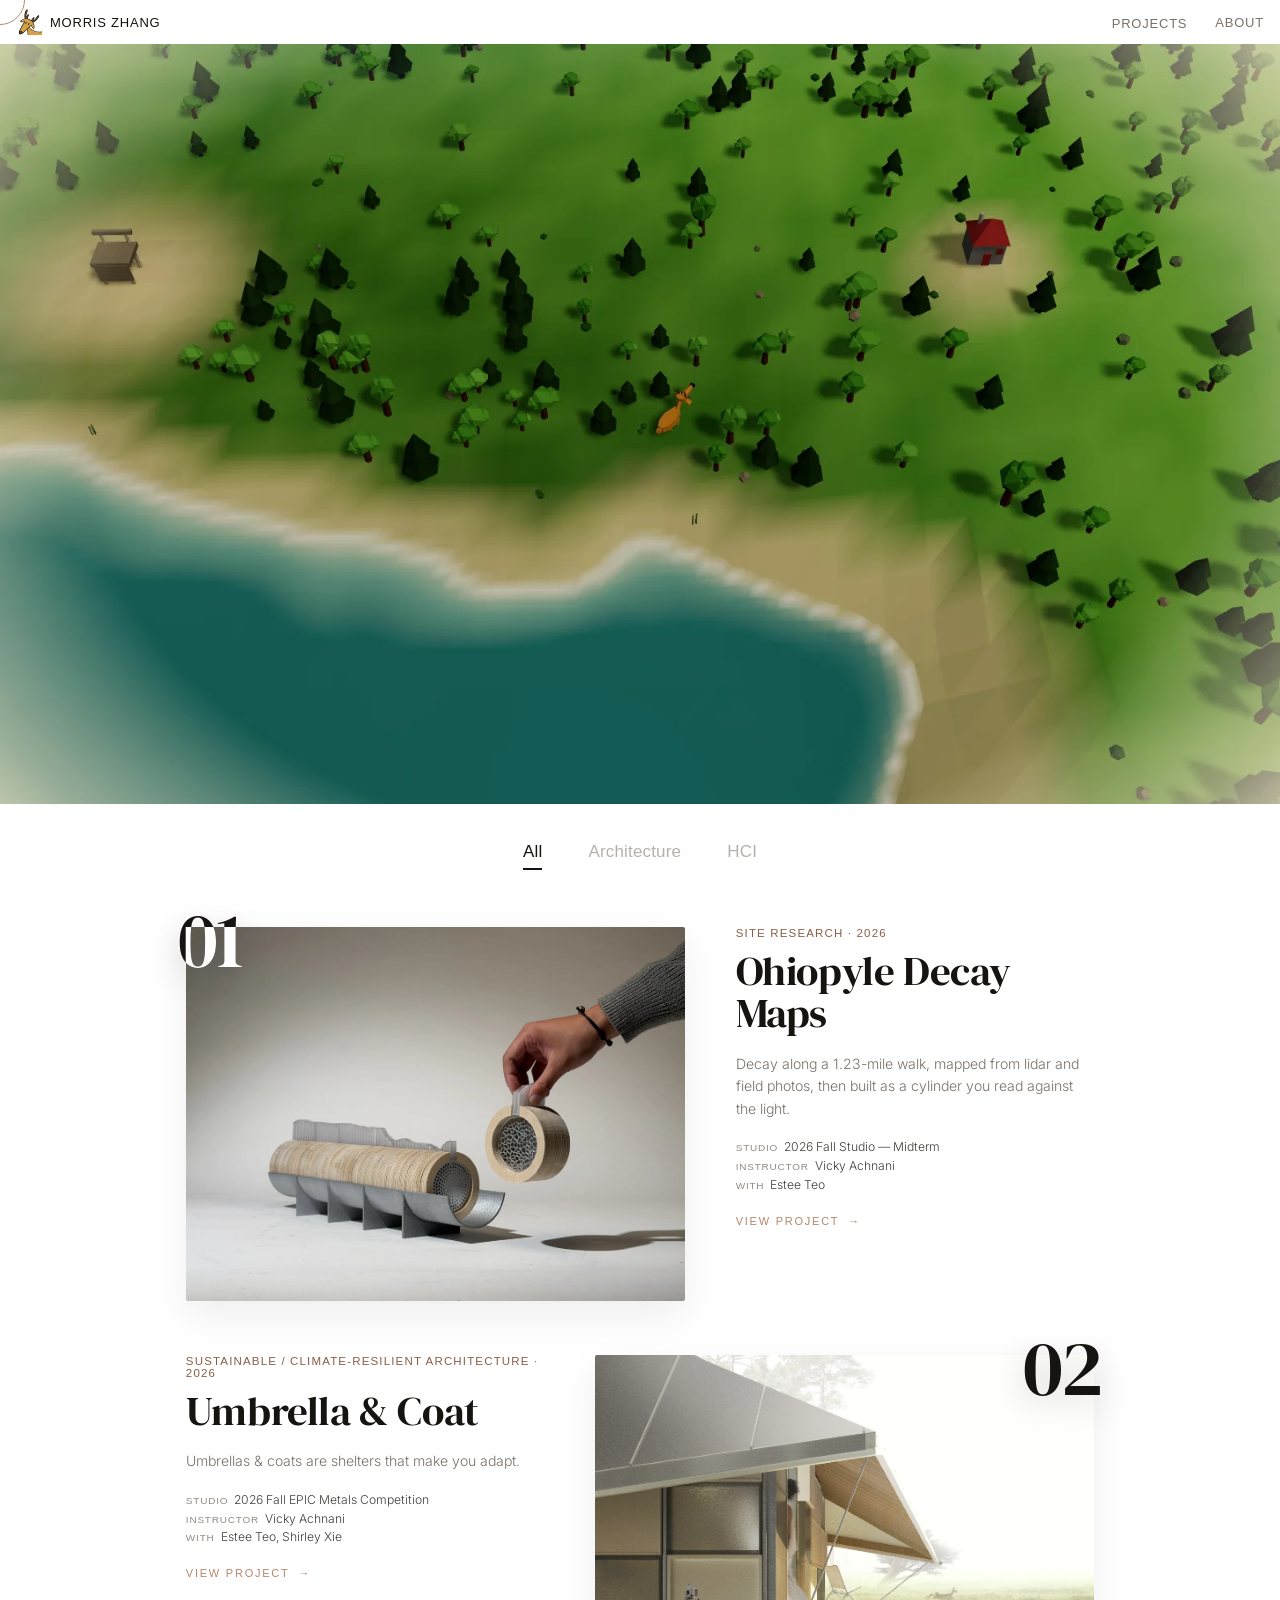
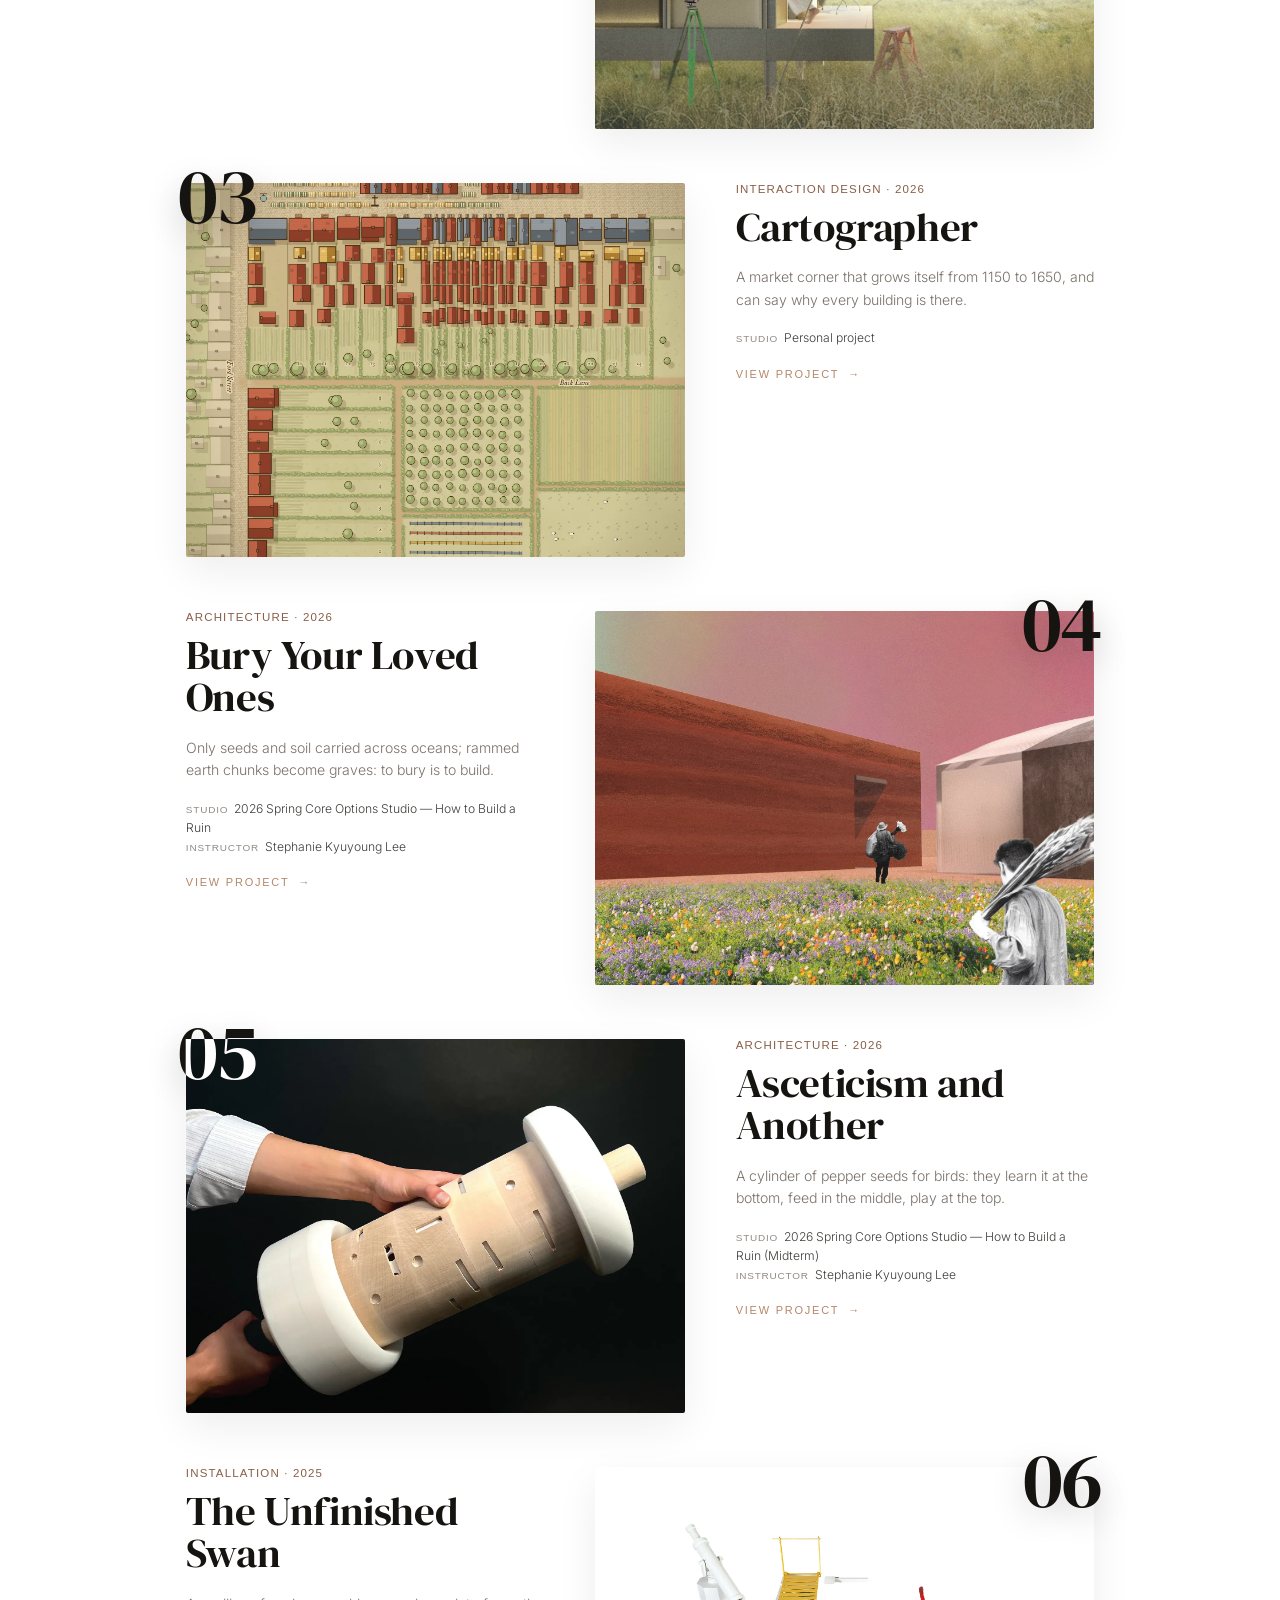
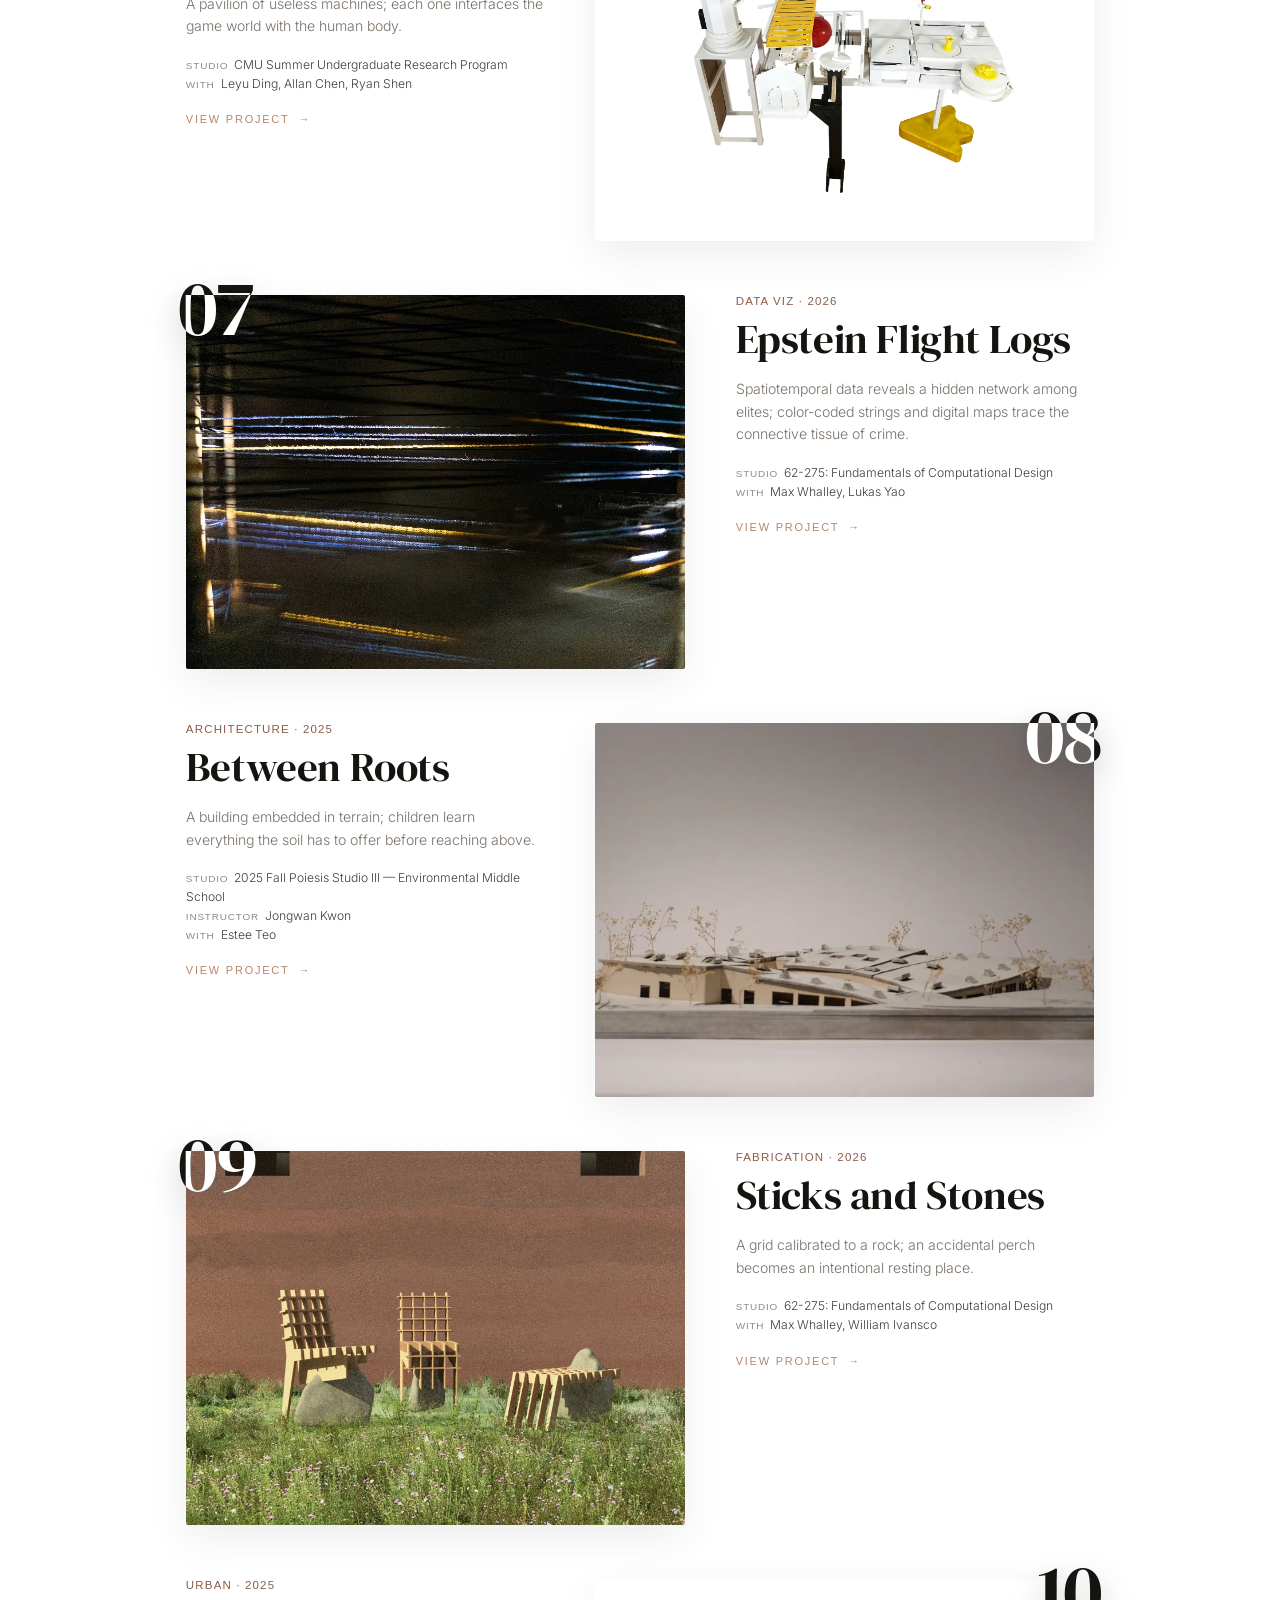
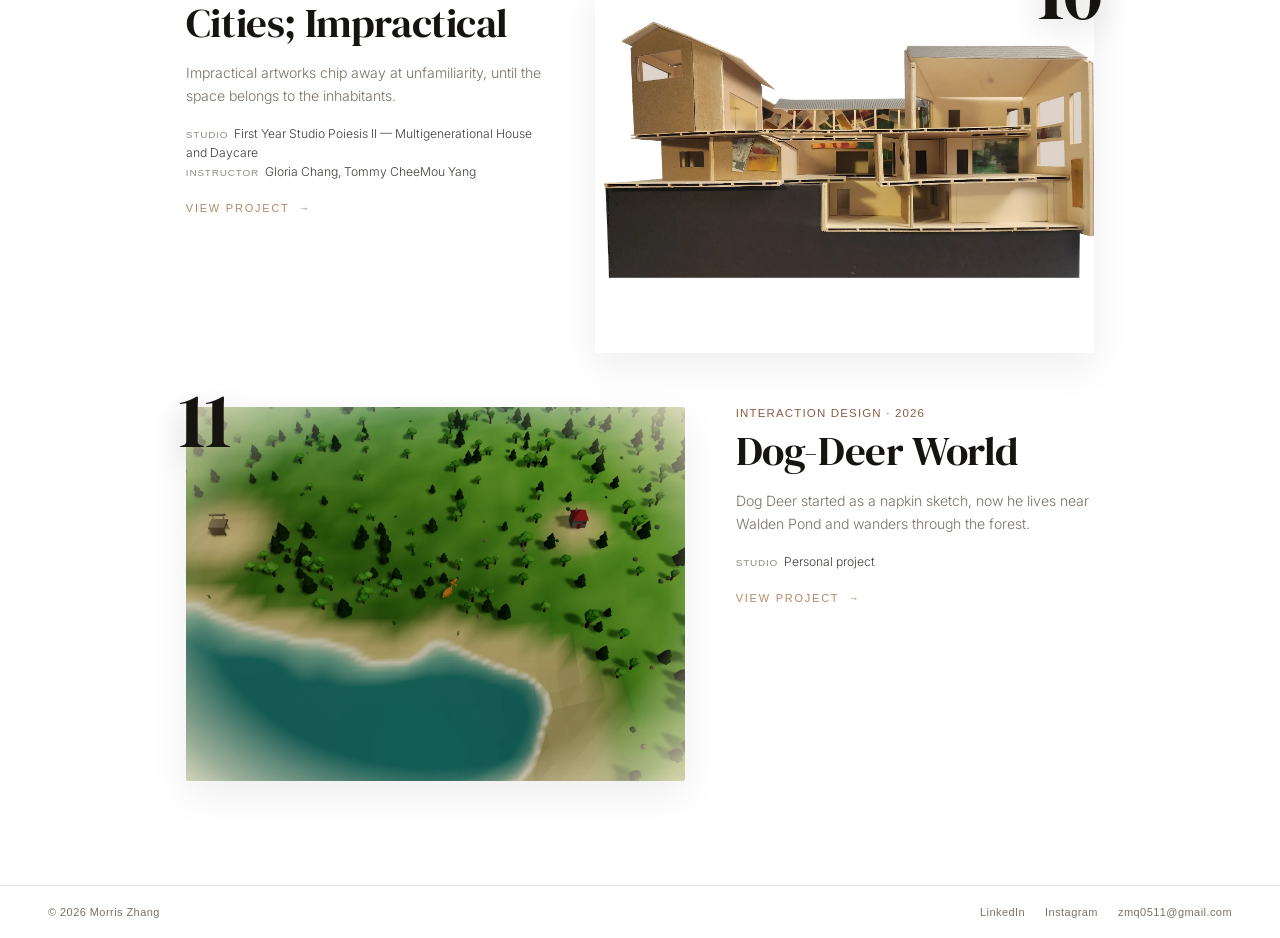
==== commit 80a63f9e: "Dock the project tabs into the nav after scrolling past them - All / Architecture / HCI move into th" ====
--- a/index.html
+++ b/index.html
@@ -223,6 +223,47 @@
 .nav-drop-item:hover { opacity:1; color:var(--fg); }
 .nav-drop-item[aria-current="true"] { color:var(--fg); opacity:1; text-decoration:underline; text-decoration-thickness:2px; text-underline-offset:6px; }
 @media(hover:none) { .nav-dropdown { display:none; } }
+
+/* -- DOCKED TABS (2026-10-30) -- once the bar under the world scrolls up past the nav, the
+   three tabs sit in the middle of the nav and Projects steps aside (it has become them).
+   Scrolling back up undocks. From a scroll they rise into place; from a Projects click
+   they travel in from the Projects link (JS sets the start offset, see dockFromProjects). */
+.nav-tabs {
+  position:absolute; left:50%; top:0; height:44px;
+  display:flex; align-items:center; gap:clamp(18px,2.4vw,30px);
+  transform:translate(-50%, 10px); opacity:0; visibility:hidden; pointer-events:none;
+  transition:opacity .25s ease, transform .4s var(--ease), visibility 0s linear .4s;
+}
+.nav-tab-link {
+  font-family:var(--sans); font-size:13px; font-weight:400; letter-spacing:.06em; text-transform:uppercase;
+  color:var(--muted); opacity:.6; text-decoration:none; cursor:pointer; white-space:nowrap;
+  padding:6px 0; transition:color .2s, opacity .2s;
+}
+.nav-tab-link:hover { opacity:1; }
+.nav-tab-link[aria-current="true"] { color:var(--fg); opacity:1; }
+.nav-tab-link:focus-visible { outline:1px solid var(--accent); outline-offset:4px; }
+.nav-tabs .tab-ink { bottom:8px; }
+body.tabs-docked .nav-tabs {
+  transform:translate(-50%, 0); opacity:1; visibility:visible; pointer-events:auto;
+  transition:opacity .35s ease, transform .55s var(--ease);
+}
+.nav-projects { transition:opacity .3s ease, transform .55s var(--ease), visibility 0s; }
+body.tabs-docked .nav-projects {
+  opacity:0; visibility:hidden; pointer-events:none;
+  transform:translateX(var(--to-center, -16px));
+  transition:opacity .3s ease, transform .55s var(--ease), visibility 0s linear .55s;
+}
+body.tabs-docked .nav-dropdown { display:none; }
+/* phones: room for the tabs - the name text steps out, the deer icon stays */
+@media(max-width:640px) {
+  .nav-tabs { gap:14px; }
+  .nav-tab-link { font-size:12px; letter-spacing:.04em; }
+  .nav-name-txt { transition:opacity .25s ease; }
+  body.tabs-docked .nav-name-txt { opacity:0; pointer-events:none; }
+}
+@media(prefers-reduced-motion:reduce) {
+  .nav-tabs, body.tabs-docked .nav-tabs, .nav-projects, body.tabs-docked .nav-projects { transition:none; }
+}
 .sr-only { position:absolute; width:1px; height:1px; padding:0; margin:-1px; overflow:hidden; clip:rect(0 0 0 0); white-space:nowrap; border:0; }
 
 /* ── PROJECT INDEX — cinematic pinned scenes (GSAP/ScrollTrigger, native scroll) ── */
@@ -806,6 +847,13 @@
 
 <nav>
   <a class="nav-name" data-page="home" id="nav-home" aria-label="Morris Zhang, home"><span class="nav-name-txt">Morris Zhang</span></a>
+  <!-- the tabs dock here (center of the bar) once the bar under the world scrolls past (body.tabs-docked) -->
+  <div class="nav-tabs" id="nav-tabs" aria-label="Show projects">
+    <a class="nav-tab-link" href="#all" data-tab="all">All</a>
+    <a class="nav-tab-link" href="#architecture" data-tab="architecture">Architecture</a>
+    <a class="nav-tab-link" href="#hci" data-tab="hci">HCI</a>
+    <span class="tab-ink" aria-hidden="true"></span>
+  </div>
   <div class="nav-links">
     <!-- Projects: click = scroll to the list; hover (desktop) = the three tabs -->
     <div class="nav-projects">
@@ -3276,8 +3324,9 @@
   document.documentElement.style.backgroundColor = '';   // don't bake a runtime home wash into the export
   // tab state is runtime-only too: aria-current, the ink line and the live text are rebuilt at load
   markTabs(null);
-  const tabInk = document.querySelector('#tab-bar .tab-ink');
-  if (tabInk) tabInk.removeAttribute('style');            // markTabs below puts it back
+  document.querySelectorAll('.tab-ink').forEach(i => i.removeAttribute('style'));   // markTabs below puts them back
+  const wasDocked = document.body.classList.contains('tabs-docked');
+  document.body.classList.remove('tabs-docked');
   const tabLive = document.getElementById('tab-live');
   const tabLiveText = tabLive ? tabLive.textContent : '';
   if (tabLive) tabLive.textContent = '';
@@ -3292,6 +3341,7 @@
   activeEls.forEach(function(el){ el.classList.add('active'); });
   stream.innerHTML = savedStream;
   if (tabLive) tabLive.textContent = tabLiveText;
+  if (wasDocked) document.body.classList.add('tabs-docked');
   const activePage = document.querySelector('.page.active');
   markTabs(!activePage || activePage.id === 'home' ? currentTab : activePage.id.indexOf('project-') === 0 ? (_navTab || firstTagTab(activePage.id)) : null);
   document.body.appendChild(panel); document.body.appendChild(trigger);
@@ -3613,14 +3663,62 @@
   moveInk();
 }
 // the 2px line under the chosen tab slides to it (its own CSS transition)
-function moveInk() {
+function moveInk() {             // the bar under the world AND the docked nav tabs
+  document.querySelectorAll('#tab-bar, #nav-tabs').forEach(bar => {
+    const ink = bar.querySelector('.tab-ink');
+    if (!ink) return;
+    const cur = bar.querySelector('[data-tab][aria-current]');
+    if (!cur || !bar.offsetWidth) { ink.style.width = '0px'; return; }
+    ink.style.width = cur.offsetWidth + 'px';
+    ink.style.transform = 'translateX(' + cur.offsetLeft + 'px)';
+  });
+}
+// -- DOCKING -- the tabs join the nav once the bar under the world has scrolled past it
+let _docked = false;
+let _dockHold = 0;               // until this time, a Projects click owns the docked state (its glide is running)
+function setDocked(on) {
+  if (on === _docked) return;
+  _docked = on;
+  document.body.classList.toggle('tabs-docked', on);
+  if (on) moveInk();
+  else { const w = document.querySelector('.nav-projects'); if (w) w.style.removeProperty('--to-center'); }
+}
+function updateDock() {
+  if (Date.now() < _dockHold) return;
+  const home = document.getElementById('home');
   const bar = document.getElementById('tab-bar');
-  const ink = bar && bar.querySelector('.tab-ink');
-  if (!ink) return;
-  const cur = bar.querySelector('.tab-link[aria-current]');
-  if (!cur || !bar.offsetWidth) { ink.style.width = '0px'; return; }
-  ink.style.width = cur.offsetWidth + 'px';
-  ink.style.transform = 'translateX(' + cur.offsetLeft + 'px)';
+  const nav = document.querySelector('nav');
+  const on = !!(home && home.classList.contains('active') && bar && bar.offsetWidth &&
+    bar.getBoundingClientRect().bottom <= (nav ? nav.offsetHeight : 44));
+  setDocked(on);
+}
+let _dockTick = false;
+window.addEventListener('scroll', () => {
+  if (_dockTick) return; _dockTick = true;
+  setTimeout(() => { _dockTick = false; updateDock(); }, 16);   // a timer, not rAF (rAF stalls in background tabs)
+}, { passive: true });
+window.addEventListener('resize', updateDock);
+// Projects (or one of its tabs) clicked on the home page: Projects slides to the middle and
+// becomes the tabs while the page glides down. Holds the docked state through the glide.
+function dockFromProjects() {
+  const home = document.getElementById('home');
+  if (_docked || !(home && home.classList.contains('active'))) return;
+  const link = document.getElementById('nav-projects'), group = document.getElementById('nav-tabs');
+  const wrap = document.querySelector('.nav-projects');
+  if (!link || !group || !wrap) return;
+  const r = link.getBoundingClientRect();
+  const dx = (r.left + r.width / 2) - window.innerWidth / 2;          // Projects' center -> nav center
+  wrap.style.setProperty('--to-center', (-dx).toFixed(0) + 'px');
+  if (!prefersReducedMotion()) {
+    group.style.transition = 'none';                                  // start the tabs AT the Projects link...
+    group.style.transform = 'translate(calc(-50% + ' + dx.toFixed(0) + 'px), 0) scale(.7)';
+    void group.offsetWidth;
+    group.style.transition = ''; group.style.transform = '';          // ...and let the docked rule carry them to the middle
+  }
+  _dockHold = Date.now() + 1600;
+  setDocked(true);
+  setTimeout(updateDock, 1650);
+  if (document.activeElement && document.activeElement.blur) document.activeElement.blur();   // close the hover menu
 }
 window.addEventListener('resize', moveInk);
 const TAB_ORDER = ['all', 'architecture', 'hci'];
@@ -3906,7 +4004,8 @@
     // undo the scroll above and leave the new page scrolled to the old page's
     // offset (Lenis used to mask this because its rAF loop re-enforced 0 every frame).
     // So re-assert the target AFTER the refresh, not just before it.
-    setTimeout(() => { if (window.ScrollTrigger) ScrollTrigger.refresh(); scrollInstant(targetY()); }, 90);
+    setTimeout(() => { if (window.ScrollTrigger) ScrollTrigger.refresh(); scrollInstant(targetY()); updateDock(); }, 90);
+    updateDock();                        // leaving home undocks at once (no scroll event if already at the top)
     setTimeout(initReveal, 60);
     target.querySelectorAll('.reveal').forEach((el, i) => {
       setTimeout(() => el.classList.add('in'), i * 80);
@@ -4223,7 +4322,7 @@
     if (e.button !== 0 || e.metaKey || e.ctrlKey || e.shiftKey || e.altKey) return;
     e.preventDefault();
     const home = document.getElementById('home');
-    if (home && home.classList.contains('active')) smoothScrollTo(landingY());
+    if (home && home.classList.contains('active')) { dockFromProjects(); smoothScrollTo(landingY()); }
     else setTab(currentTab, { land: true });
   });
   // inject the large hero numeral on each project page (mirrors the home scene number)
@@ -4249,6 +4348,7 @@
     const a = e.target.closest('[data-tab]');
     if (!a || e.button !== 0 || e.metaKey || e.ctrlKey || e.shiftKey || e.altKey) return;
     e.preventDefault();
+    if (a.classList.contains('nav-drop-item')) dockFromProjects();   // a tab picked from the Projects menu
     setTab(a.dataset.tab, { land: true });
   });
 
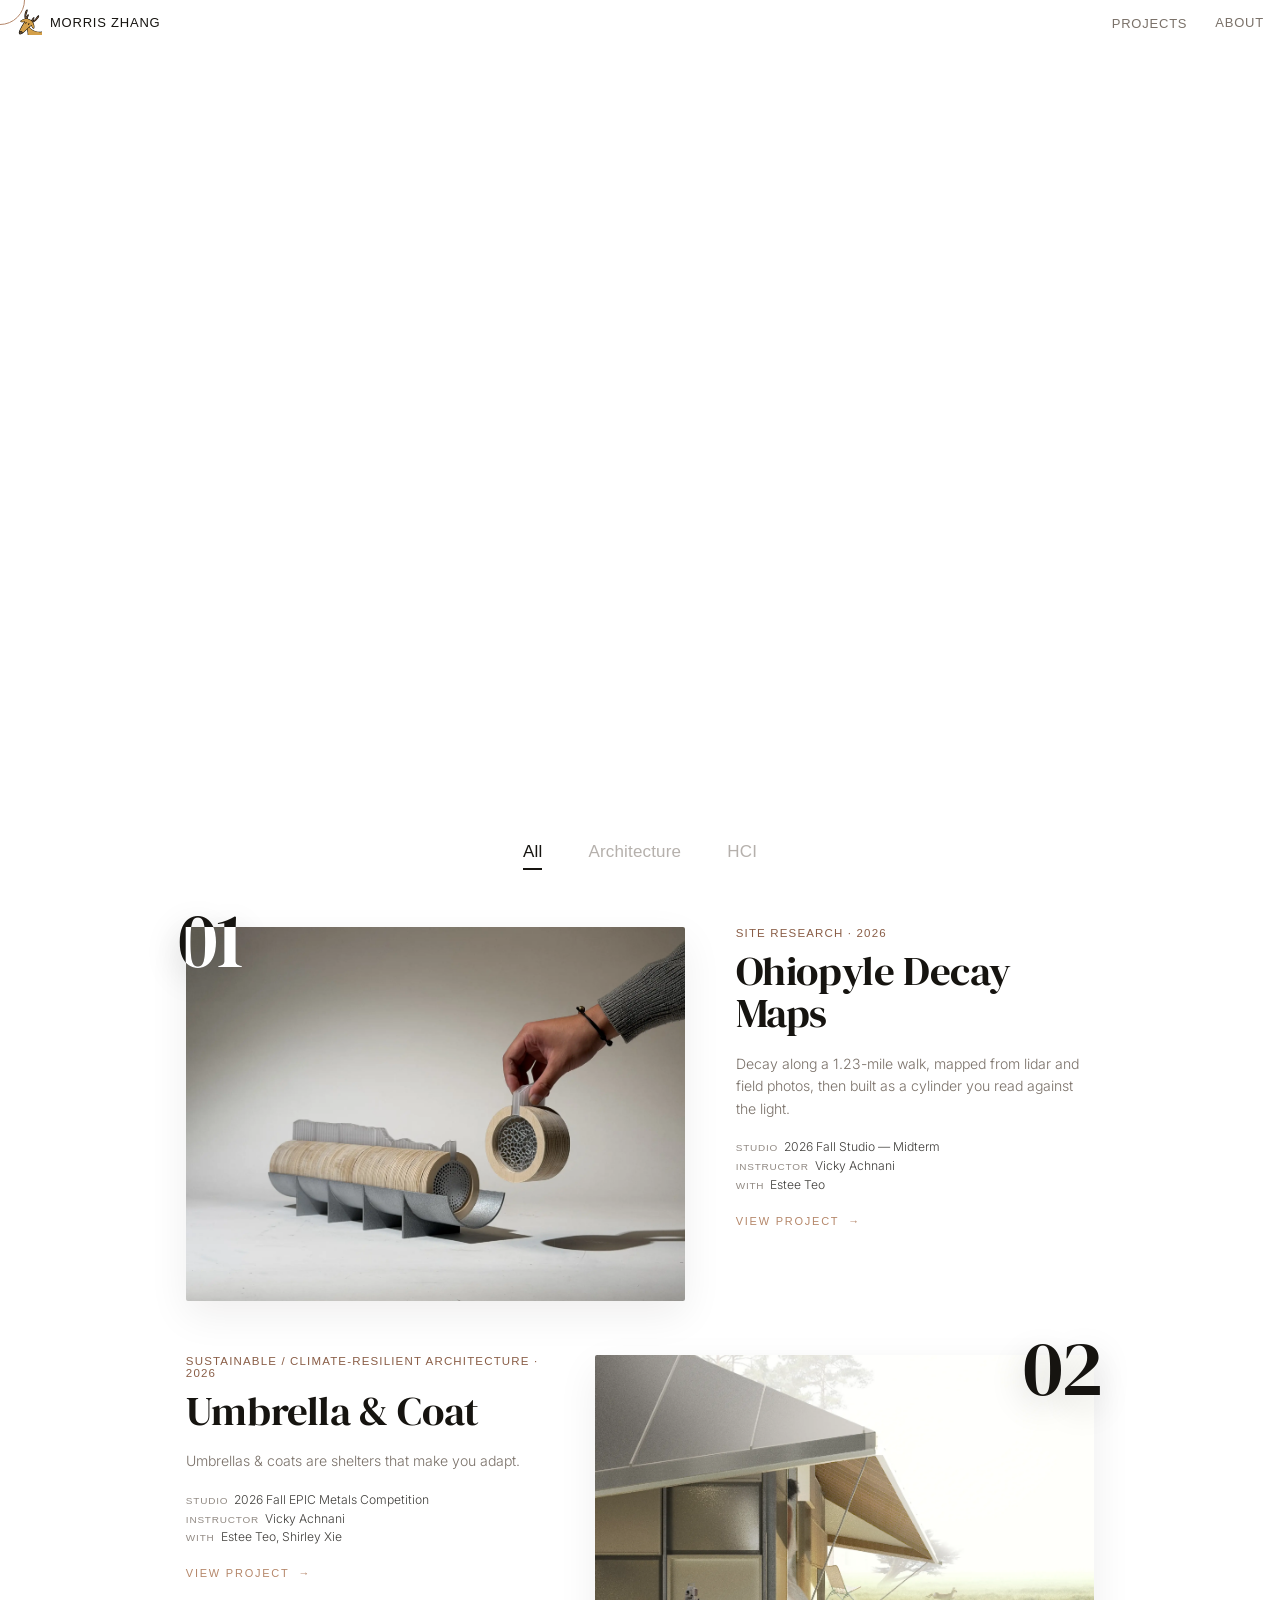
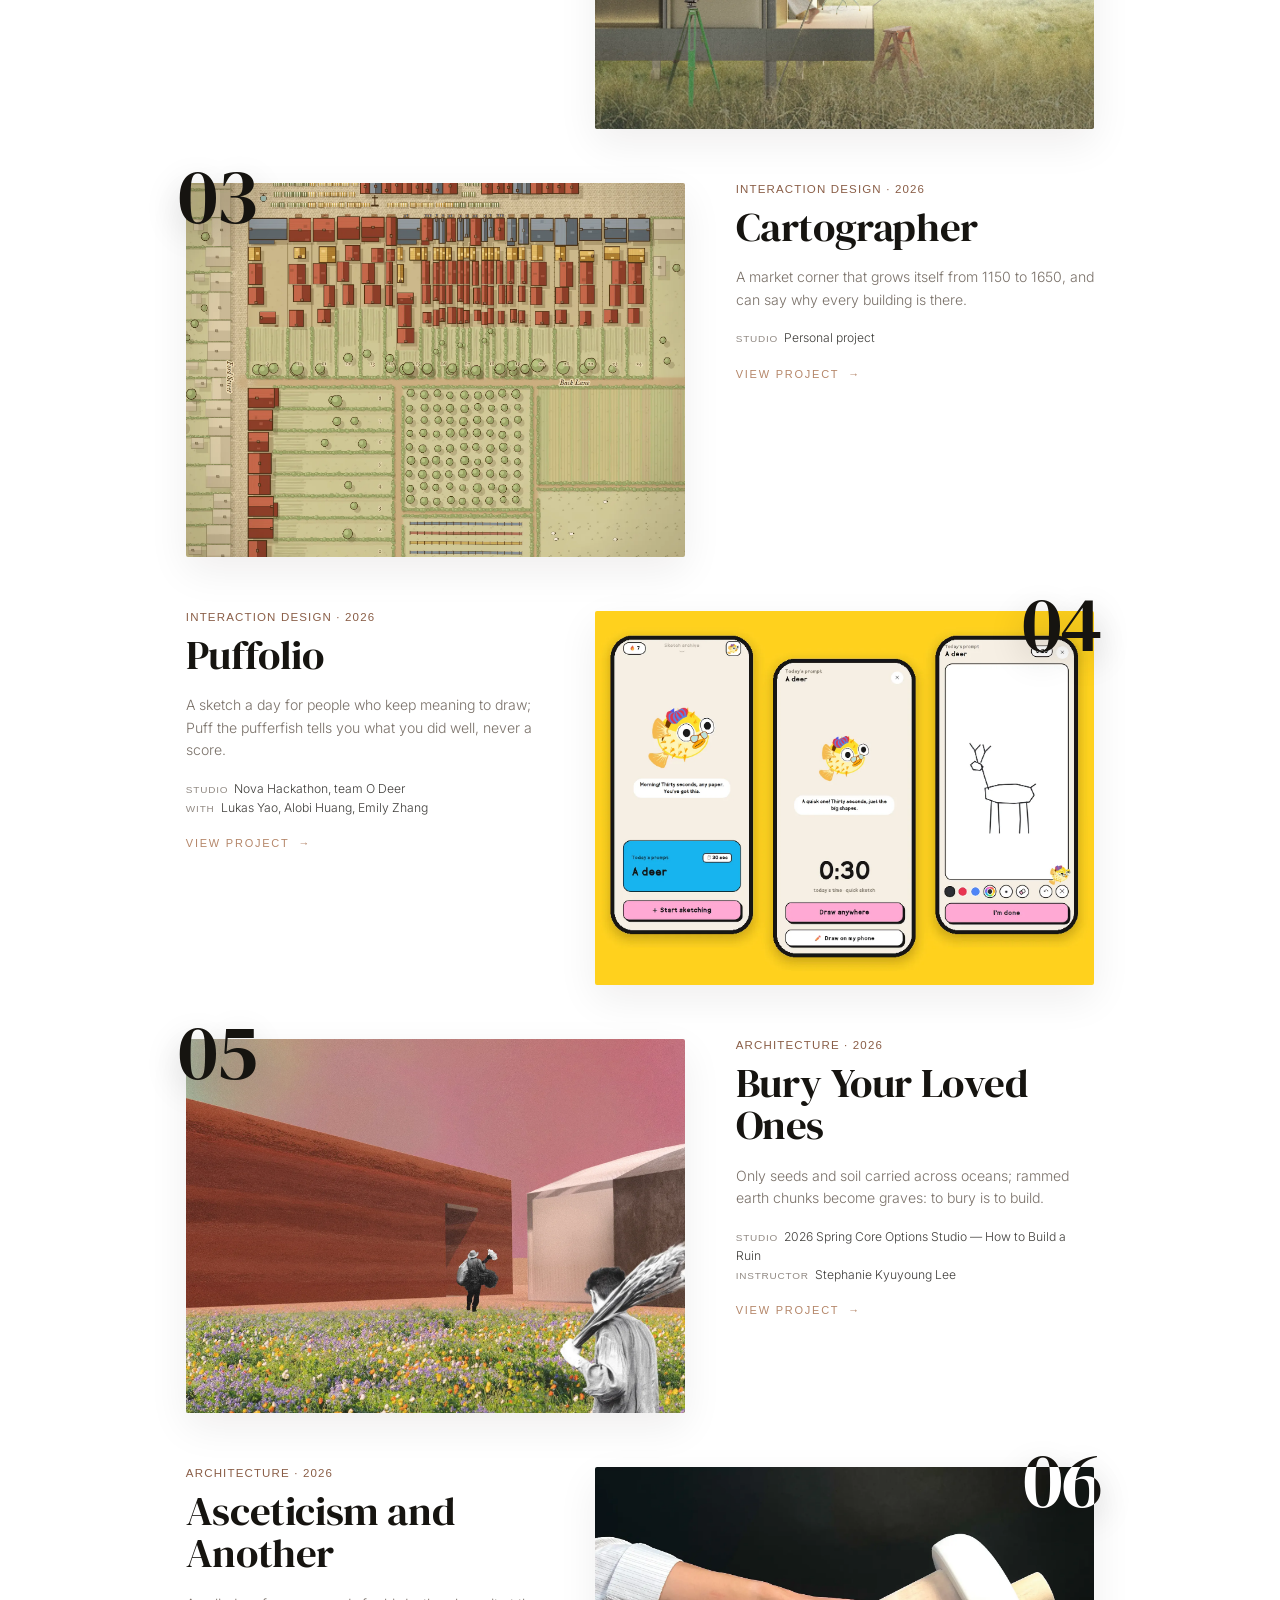
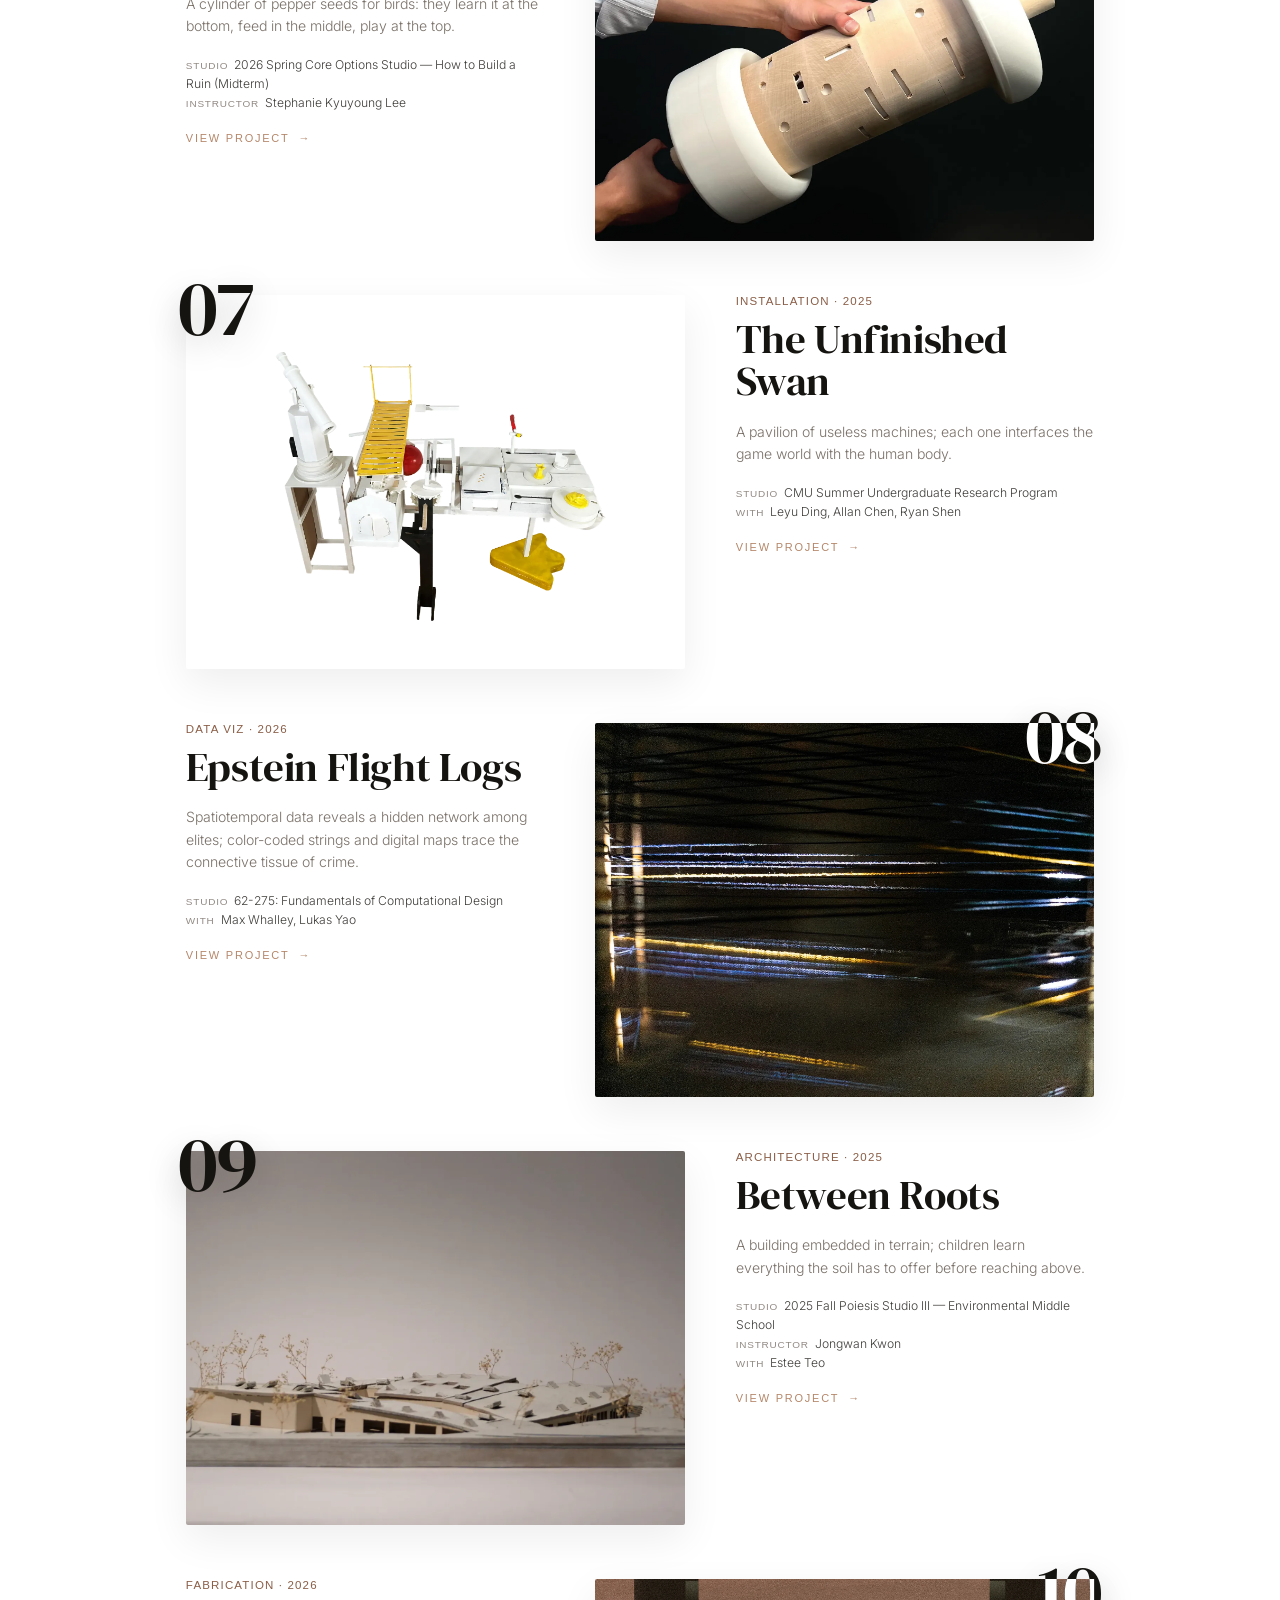
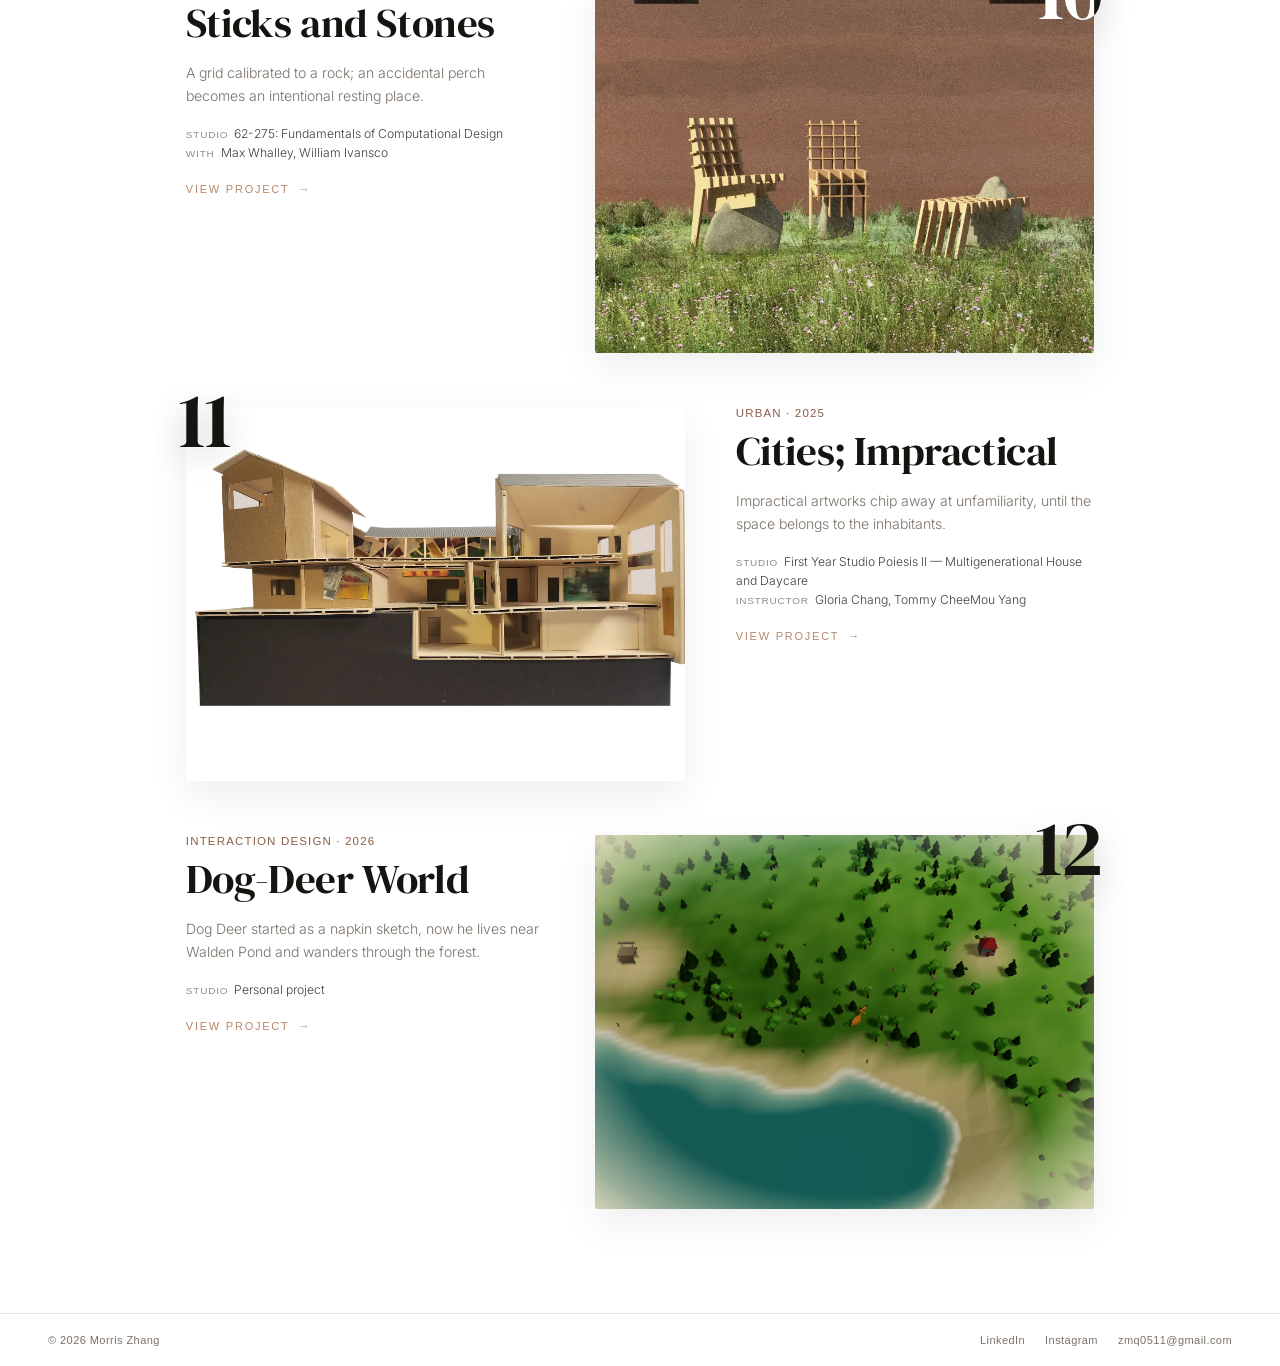
==== commit 11ada216: "Add Puffolio: hackathon app as an HCI page with the live app New project page (#project-puffolio) af" ====
--- a/index.html
+++ b/index.html
@@ -445,6 +445,54 @@
 .project-more summary:focus-visible { outline:2px solid var(--accent-dark); outline-offset:3px; }
 .project-more[open] summary { margin-bottom:1em; }
 .project-more p + p { margin-top:1em; }
+/* ── PUFFOLIO (2026-11-09): live app in a phone frame in the hero, Problem/Approach/Outcome, Puff loops ── */
+@font-face { font-family:'Puff Hand'; src:url('portfolioInformationForClaude/web-images/Puffolio/PuffHand-Regular.woff2') format('woff2'); font-display:swap; }
+.pf-hero { align-items:center; gap:clamp(24px,5vw,72px); justify-content:space-between; }
+.pf-hero .project-hero-content { flex:1 1 0; max-width:560px; align-self:flex-end; }
+.pf-hero .project-hero-bg { animation:none; }
+#project-puffolio .project-hero-num { right:auto; left:clamp(20px,5vw,48px); }
+.pf-title { font-family:'Puff Hand', var(--serif); color:#FFD21F; letter-spacing:0; }
+.pf-actions { margin-top:28px; }
+.pf-open {
+  display:inline-block; padding:12px 20px; border-radius:999px;
+  background:#FFA9D4; color:#161616; text-decoration:none;
+  font-family:var(--sans); font-size:13px; font-weight:400; letter-spacing:.06em; text-transform:uppercase;
+  transition:transform .25s var(--ease), background .25s;
+}
+.pf-open:hover { background:#FFD21F; transform:translateY(-2px); }
+.pf-open:focus-visible { outline:2px solid #FFD21F; outline-offset:3px; }
+.pf-note { margin-top:14px; max-width:420px; font-family:var(--body); font-size:13px; line-height:1.6; color:rgba(240,235,225,.6); }
+.pf-phone {
+  position:relative; z-index:2; flex:0 0 auto;
+  height:min(760px, calc(100vh - 120px)); aspect-ratio:390/844;
+  padding:10px; border-radius:46px; background:#2a2a2a;
+  box-shadow:0 30px 80px rgba(0,0,0,.5), inset 0 0 0 2px #3a3a3a;
+}
+.pf-phone iframe { width:100%; height:100%; border:0; border-radius:36px; background:#F6EFE4; display:block; }
+.pf-blocks h3 {
+  font-family:var(--sans); font-size:11px; font-weight:400; letter-spacing:.14em; text-transform:uppercase;
+  color:var(--muted); margin-bottom:.5em;
+}
+.pf-blocks > div + div { margin-top:1.6em; }
+.pf-expressions {
+  display:grid; grid-template-columns:repeat(6,1fr); gap:8px;
+  background:#F6EFE4; border-radius:2px; padding:clamp(12px,2vw,24px);
+}
+.pf-expressions figure { margin:0; text-align:center; }
+.pf-expressions img { width:100%; height:auto; display:block; }
+.pf-expressions figcaption { font-family:var(--sans); font-size:11px; letter-spacing:.06em; color:var(--muted); margin-top:4px; }
+.pf-type { background:#161616; border-radius:2px; padding:clamp(28px,5vw,64px); }
+.pf-type-sample { font-family:'Puff Hand', var(--serif); font-size:clamp(30px,5vw,60px); line-height:1.1; color:#FFD21F; }
+.pf-type-caption { margin-top:18px; font-family:var(--body); font-size:13px; line-height:1.6; color:rgba(240,235,225,.6); max-width:480px; }
+/* phones: no phone-in-a-phone; the button opens the app full screen */
+@media(max-width:760px) {
+  .pf-phone { display:none; }
+  #project-puffolio .project-hero-bg {
+    background:linear-gradient(to top,#161616 34%,rgba(22,22,22,.15) 72%),
+      url('portfolioInformationForClaude/web-images/Puffolio/card-prompt.webp') center 20%/cover #161616 !important;
+  }
+  .pf-expressions { grid-template-columns:repeat(3,1fr); }
+}
 .project-images { display:flex; flex-direction:column; gap:3px; }
 .project-img-full { width:100%; border-radius:2px; overflow:hidden; }
 .project-img-pair { display:grid; grid-template-columns:1fr 1fr; gap:3px; }
@@ -1125,6 +1173,125 @@
 <!-- PROJECT: CARTOGRAPHER has no page here (2026-10-28). Its project page is the web app itself at cartographer/
      (built from dnd-city-generator/v3); navigateTo() sends project-cartographer there via PROJECTS[].href. -->
 
+<!-- ═══════════════════════════════════ PROJECT: PUFFOLIO ═══════════════════════════════════ -->
+<!-- Added 2026-11-09. Hackathon app (team repo M01115/NovaODeer, mobile/). HCI template: the live app first.
+     puffolio/ = Expo web export from branch morris/portfolio-web (app.json: web.output "single",
+     experiments.baseUrl "/portfolio/puffolio"), + one copy of index.html per route so a reload on /draw etc. works
+     on GitHub Pages. No AI key in the build: the AI runs in the app's server routes, which a static export leaves out,
+     so here Puff offers the app's labeled demo sample. The iframe gets its src only when this page opens (swapPage). -->
+<div id="project-puffolio" class="page">
+  <section class="project-hero pf-hero">
+    <div class="project-hero-bg" data-pid="puffolio" style="background:#161616"></div>
+    <div class="project-hero-content">
+      <p class="project-eyebrow reveal">Interaction Design · 2026</p>
+      <h1 class="project-title pf-title reveal" style="transition-delay:.08s">Puffolio</h1>
+      <p class="project-tagline reveal" style="transition-delay:.16s">A sketch a day for everyone who keeps meaning to draw. Any paper, one prompt, a short timer, and Puff tells you what you did well.</p>
+      <div class="pf-actions reveal" style="transition-delay:.24s">
+        <a class="pf-open" href="puffolio/" target="_blank" rel="noopener">Open the app full screen ↗</a>
+        <p class="pf-note">Try today's prompt in the phone. The live AI runs on our team's server, so here Puff shows a saved example of his feedback.</p>
+      </div>
+    </div>
+    <div class="pf-phone reveal" style="transition-delay:.2s">
+      <iframe data-src="puffolio/" title="Puffolio, the app, running live" allow="autoplay" loading="lazy"></iframe>
+    </div>
+  </section>
+  <section class="project-body">
+    <div class="project-meta reveal">
+      <div class="meta-item">
+        <div class="meta-label">Event</div>
+        <div class="meta-value">Nova Hackathon, November 2026<br>Team O Deer</div>
+      </div>
+      <div class="meta-item">
+        <div class="meta-label">Team</div>
+        <div class="meta-value">Morris Zhang, Lukas Yao, Alobi Huang, Emily Zhang</div>
+      </div>
+      <div class="meta-item">
+        <div class="meta-label">My part</div>
+        <div class="meta-value">Concept, user research and testing, user flow diagrams, wireframing, prototyping, design system, Puff's rig and animation, the Puff Hand typeface, sound design</div>
+      </div>
+      <div class="meta-item">
+        <div class="meta-label">Year</div>
+        <div class="meta-value">2026</div>
+      </div>
+      <div class="meta-item">
+        <div class="meta-label">Discipline</div>
+        <div class="meta-value">Interaction Design</div>
+      </div>
+    </div>
+    <div class="project-text pf-blocks reveal">
+      <div>
+        <h3>Problem</h3>
+        <p>Almost everyone wishes they drew more, and almost nobody does. A blank page gives no reason to start today, art communities rank and critique, and progress scatters across notebooks where nobody sees it.</p>
+      </div>
+      <div>
+        <h3>Approach</h3>
+        <p>One shared prompt a day, with a timer the prompt sets. Draw on any paper and scan it, or draw in the app. Puff, a pufferfish, gives two specific compliments and one gentle tip, circled on your sketch, never a score. Friends' sketches unlock after you post.</p>
+      </div>
+      <div>
+        <h3>Outcome</h3>
+        <p>An Expo app running on our own phones, built by four people in one weekend: a mascot with 95 animations, a typeface, 28 sounds, and twenty hand-drawn test sketches so the feed and the AI were tried on real drawings from day one.</p>
+      </div>
+      <details class="project-more">
+        <summary>Four product rules</summary>
+        <ul>
+          <li><b>Positivity first.</b> Reactions are a fixed set of warm emoji. No comments, no like counts, no ranking.</li>
+          <li><b>Post before you peek.</b> The friends feed stays locked until you share today's sketch.</li>
+          <li><b>Never punish.</b> Streak freezes cover a missed day, and going over time still counts.</li>
+          <li><b>Friends only.</b> No public gallery. A beginner will show six friends a bad drawing, never the internet.</li>
+        </ul>
+      </details>
+      <details class="project-more">
+        <summary>How Puff was made</summary>
+        <p>Puff started as a teammate's painting. I split it into layers, cut the mouth out of the body and the pupils out of the eyes so both could move, and stored every layer's position in a JSON file, so the same rig rebuilds inside the app.</p>
+        <p>From that rig, one command renders 19 expressions in every outfit: 95 GIFs and the Lottie files the app plays. When the palette changed, all of them were regenerated overnight without redrawing a line.</p>
+        <p>I also drew the typeface, Puff Hand, shipped as a kit (web CSS, a React Native component, design tokens), and synthesized 28 sea sounds for the app: rising bubbles for good moments, a soft blub for "not yet", never a buzzer.</p>
+      </details>
+    </div>
+
+    <div class="project-images project-img-natural reveal">
+      <div class="project-img-full">
+        <img width="2400" height="900" src="portfolioInformationForClaude/web-images/Puffolio/loop.webp" alt="The daily loop in six phone screens: today's prompt, the 30-second timer, drawing in the app, the streak, Puff's feedback, and the friends feed" loading="lazy" data-pid="puffolio" data-slot="0">
+      </div>
+    </div>
+
+    <div class="pf-expressions reveal" aria-label="Six of Puff's expressions">
+      <figure><img width="260" height="260" src="portfolioInformationForClaude/web-images/Puffolio/puff-drawing.webp" alt="Puff drawing along with a pencil" loading="lazy" data-no-lightbox=""><figcaption>drawing along</figcaption></figure>
+      <figure><img width="260" height="260" src="portfolioInformationForClaude/web-images/Puffolio/puff-nervous.webp" alt="Puff nervous as the timer runs down" loading="lazy" data-no-lightbox=""><figcaption>nervous</figcaption></figure>
+      <figure><img width="260" height="260" src="portfolioInformationForClaude/web-images/Puffolio/puff-thinking.webp" alt="Puff thinking while the AI reads the sketch" loading="lazy" data-no-lightbox=""><figcaption>thinking</figcaption></figure>
+      <figure><img width="260" height="260" src="portfolioInformationForClaude/web-images/Puffolio/puff-proud.webp" alt="Puff proud after you post" loading="lazy" data-no-lightbox=""><figcaption>proud</figcaption></figure>
+      <figure><img width="260" height="260" src="portfolioInformationForClaude/web-images/Puffolio/puff-happy.webp" alt="Puff happy" loading="lazy" data-no-lightbox=""><figcaption>happy</figcaption></figure>
+      <figure><img width="260" height="260" src="portfolioInformationForClaude/web-images/Puffolio/puff-sleepy.webp" alt="Puff sleepy" loading="lazy" data-no-lightbox=""><figcaption>sleepy</figcaption></figure>
+    </div>
+
+    <div class="pf-type reveal">
+      <p class="pf-type-sample">Draw anywhere. Puff is watching, kindly.</p>
+      <p class="pf-type-caption">Puff Hand, the typeface we drew for the app: heavy, hand-cut edges, letters that roll a little off the baseline.</p>
+    </div>
+
+    <div class="project-images reveal">
+      <div class="project-img-full" style="aspect-ratio:4/3;">
+        <img width="1600" height="1200" src="portfolioInformationForClaude/web-images/Puffolio/card-feedback.webp" alt="The streak screen, Puff's feedback with two compliments and one tip, and the feed" loading="lazy" data-pid="puffolio" data-slot="1">
+      </div>
+      <div class="project-img-pair">
+        <div style="aspect-ratio:4/3;"><img width="1600" height="1200" src="portfolioInformationForClaude/web-images/Puffolio/card-prompt.webp" alt="Today's prompt, the timer and the drawing screen" loading="lazy" data-pid="puffolio" data-slot="2"></div>
+        <div style="aspect-ratio:4/3;"><img width="1600" height="1200" src="portfolioInformationForClaude/web-images/Puffolio/card-feed.webp" alt="Friends' deer sketches with emoji reactions, and the sketch archive" loading="lazy" data-pid="puffolio" data-slot="3"></div>
+      </div>
+    </div>
+  </section>
+  <div class="project-nav reveal">
+    <button class="proj-nav-btn" data-page="project-cartographer">← Cartographer</button>
+    <button class="proj-nav-btn" data-page="project-bury">Bury Your Loved Ones →</button>
+  </div>
+  <footer class="site-footer">
+    <span class="footer-copy">© 2026 Morris Zhang</span>
+    <div class="footer-links">
+      <a href="https://www.linkedin.com/in/morris-mingqian-zhang-94a314273/" class="footer-link" target="_blank">LinkedIn</a>
+      <a href="https://www.instagram.com/mzmadethese/?hl=en" class="footer-link" target="_blank">Instagram</a>
+      <a href="mailto:zmq0511@gmail.com" class="footer-link">zmq0511@gmail.com</a>
+    </div>
+  </footer>
+</div>
+
 <!-- ═══════════════════════════════════ PROJECT: BURY ═══════════════════════════════════ -->
 <div id="project-bury" class="page">
 
@@ -1192,7 +1359,7 @@
   </section>
 
   <div class="project-nav reveal in">
-    <button class="proj-nav-btn" data-page="project-cartographer">← Cartographer</button>
+    <button class="proj-nav-btn" data-page="project-puffolio">← Puffolio</button>
     <button class="proj-nav-btn" data-page="project-asceticism">Asceticism and Another →</button>
   </div>
 
@@ -1731,7 +1898,7 @@
     "wide": false,
     "page": "project-ohiopyle",
     "tags": ["arch", "hci"],
-    "hciOrder": 4,
+    "hciOrder": 5,
     "numOnDark": true,
     "imgs": [
       "url(\"portfolioInformationForClaude/web-images/Ohiopyle%20Decay%20Maps/IMG_3140.webp\")",
@@ -1779,6 +1946,27 @@
       "url(\"portfolioInformationForClaude/web-images/Cartographer/map-1650.webp\")",
       "url(\"portfolioInformationForClaude/web-images/Cartographer/map-1400.webp\")",
       "url(\"portfolioInformationForClaude/web-images/Cartographer/map-1150.webp\")"
+    ]
+  },
+  {
+    "id": "puffolio",
+    "title": "Puffolio",
+    "desc": "A sketch a day for people who keep meaning to draw; Puff the pufferfish tells you what you did well, never a score.",
+    "year": "2026",
+    "studio": "Nova Hackathon, team O Deer",
+    "instructor": null,
+    "collaborators": "Lukas Yao, Alobi Huang, Emily Zhang",
+    "discipline": "Interaction Design",
+    "color1": "#F6E7B0",
+    "color2": "#161616",
+    "wide": false,
+    "page": "project-puffolio",
+    "tags": ["hci"],
+    "hciOrder": 2,
+    "imgs": [
+      "url(\"portfolioInformationForClaude/web-images/Puffolio/card-prompt.webp\")",
+      "url(\"portfolioInformationForClaude/web-images/Puffolio/card-feedback.webp\")",
+      "url(\"portfolioInformationForClaude/web-images/Puffolio/card-feed.webp\")"
     ]
   },
   {
@@ -1856,7 +2044,7 @@
     "wide": false,
     "page": "project-epstein",
     "tags": ["hci", "arch"],
-    "hciOrder": 2,
+    "hciOrder": 3,
     "numOnDark": true,
     "imgs": [
       "url(\"portfolioInformationForClaude/web-images/Epstein%20List/APC_2049.webp\")",
@@ -1940,7 +2128,7 @@
     "wide": false,
     "page": "project-dogdeer",
     "tags": ["hci"],
-    "hciOrder": 3,
+    "hciOrder": 4,
     "href": "dogdeer-world.html",
     "imgs": [
       "url(\"portfolioInformationForClaude/web-images/Dog-Deer%20World/summer.webp\")",
@@ -3875,7 +4063,8 @@
   });
   const leaving = ghosts.filter(g => !g.used).map(g => g.el);
   if (leaving.length) gsap.to(leaving, { x: -dir * 120, opacity: 0, duration: 0.32, ease: 'power2.in', stagger: 0.04 });
-  await _wait(1250);
+  // wait for the last slide-in (each extra new card starts 90 ms later), never less than 1.25 s
+  await _wait(Math.max(1250, Math.round((0.36 + Math.max(0, n - 1) * 0.09 + 0.7) * 1000) + 150));
   leaving.forEach(el => el.remove());
   if (run !== _tabRun) return;
   if (window.ScrollTrigger) ScrollTrigger.refresh();
@@ -3979,6 +4168,8 @@
   const target = document.getElementById(pageId);
   if (target) {
     target.classList.add('active');
+    // a live embed (Puffolio's app) loads only once its page is opened, never with the homepage
+    target.querySelectorAll('iframe[data-src]').forEach(f => { if (!f.getAttribute('src')) f.src = f.dataset.src; });
     // home opens at the tab bar (nav tab), at the spot it was left (Back), or at the top
     const homeTgt = pageId === 'home' ? takeHomeTarget() : 0;
     const targetY = () => homeTgt === 'land' ? landingY() : homeTgt;
